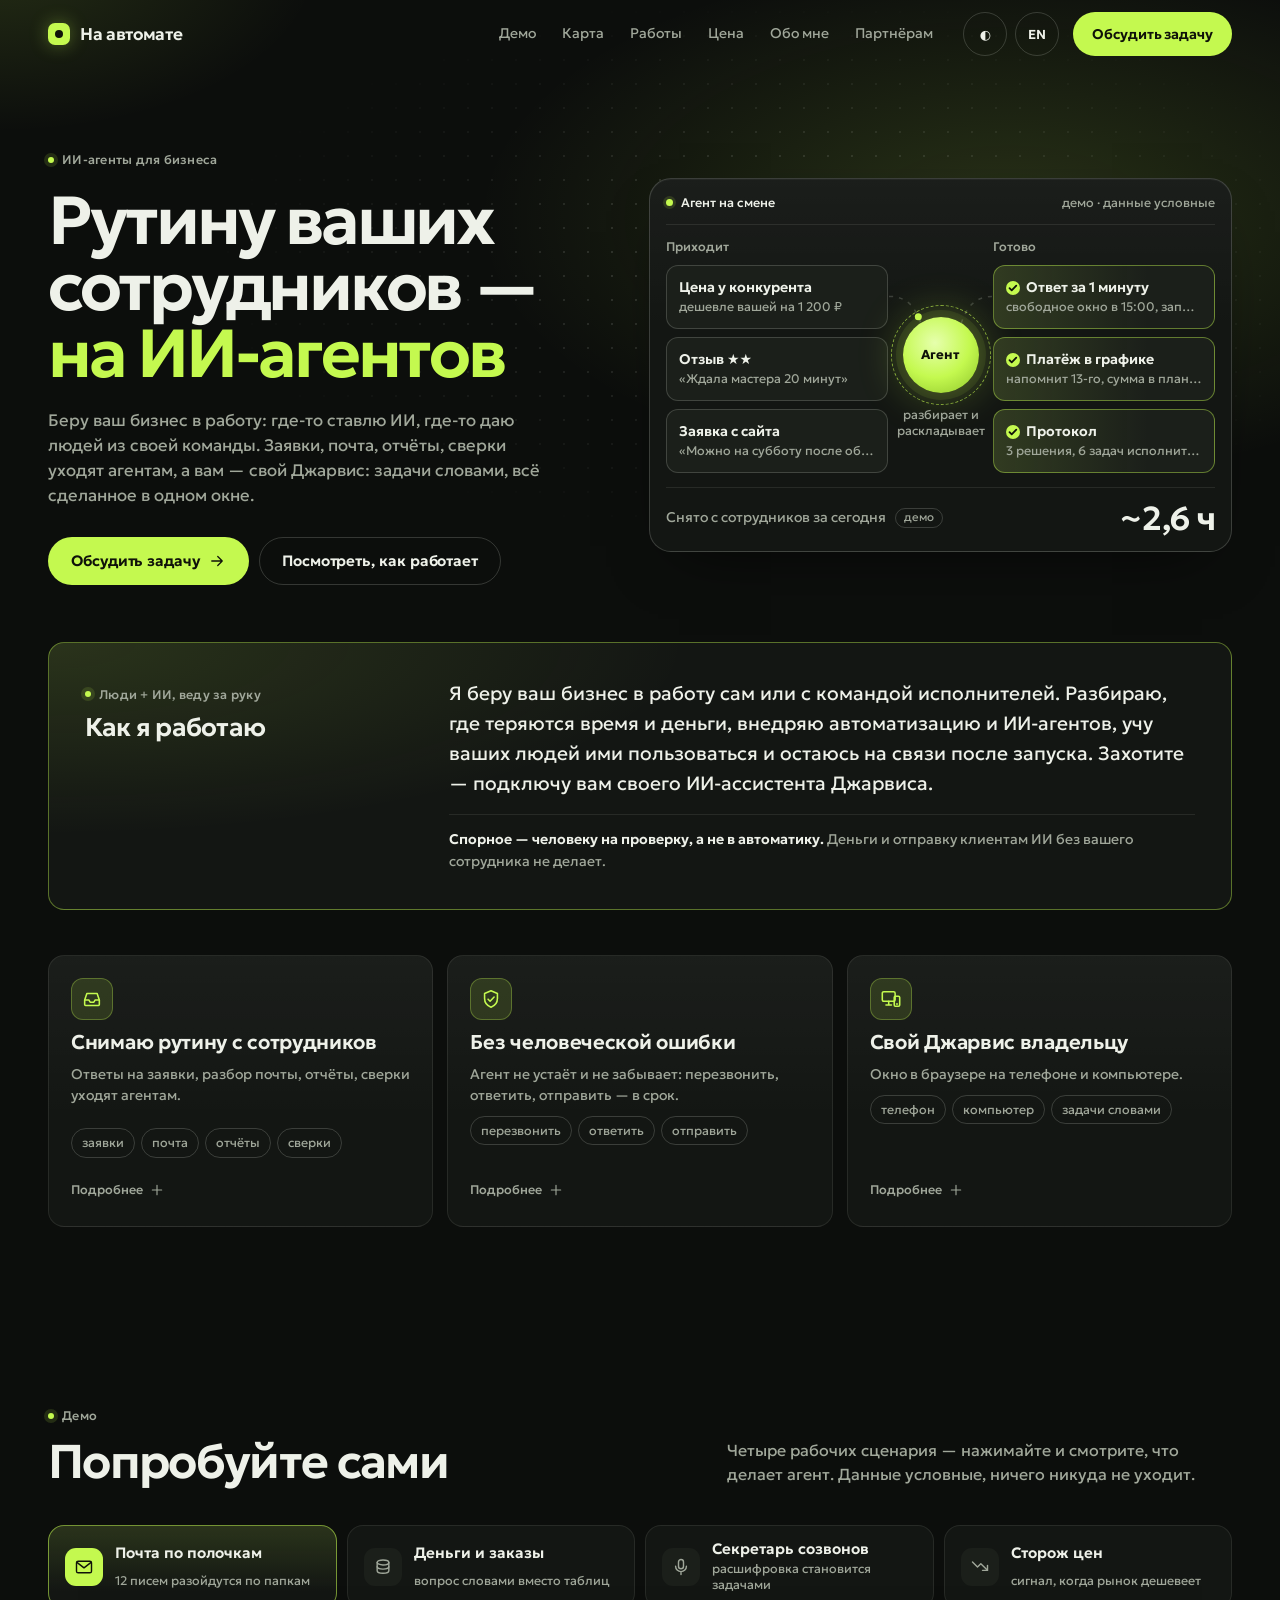
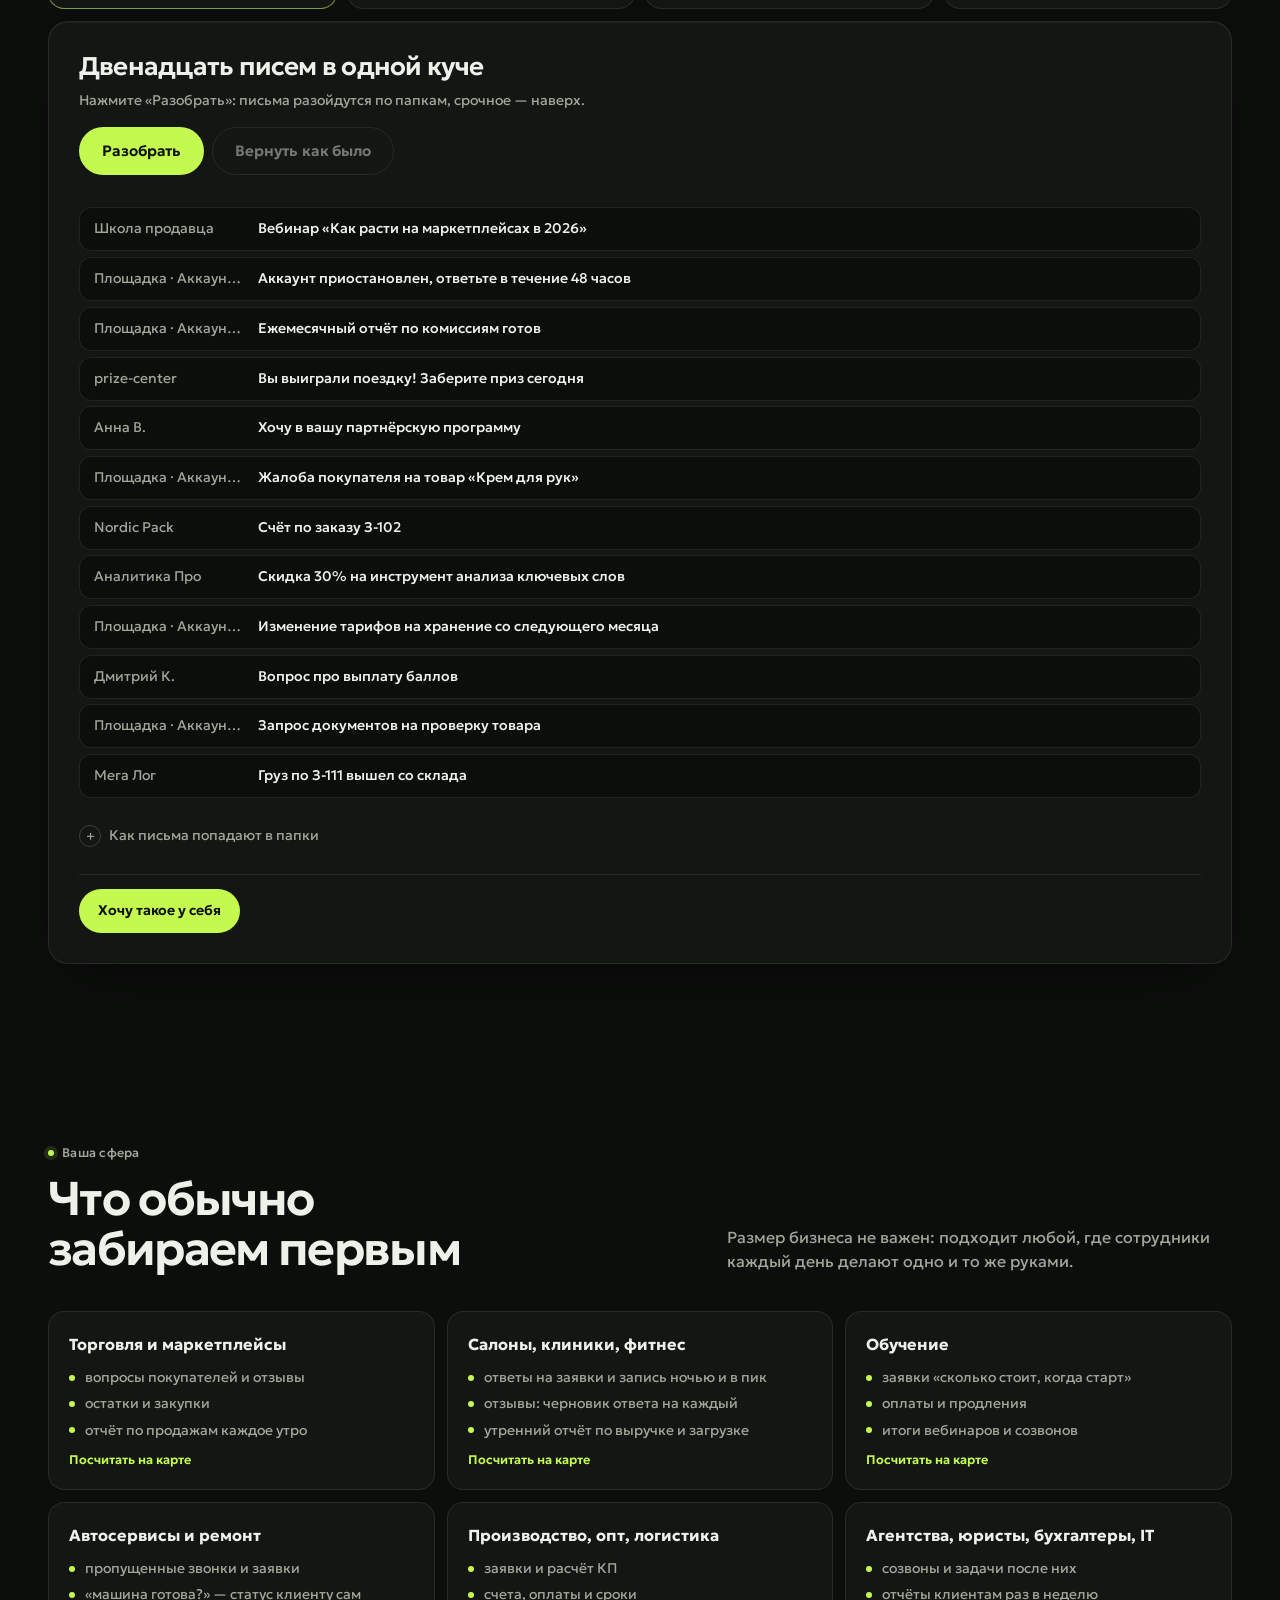
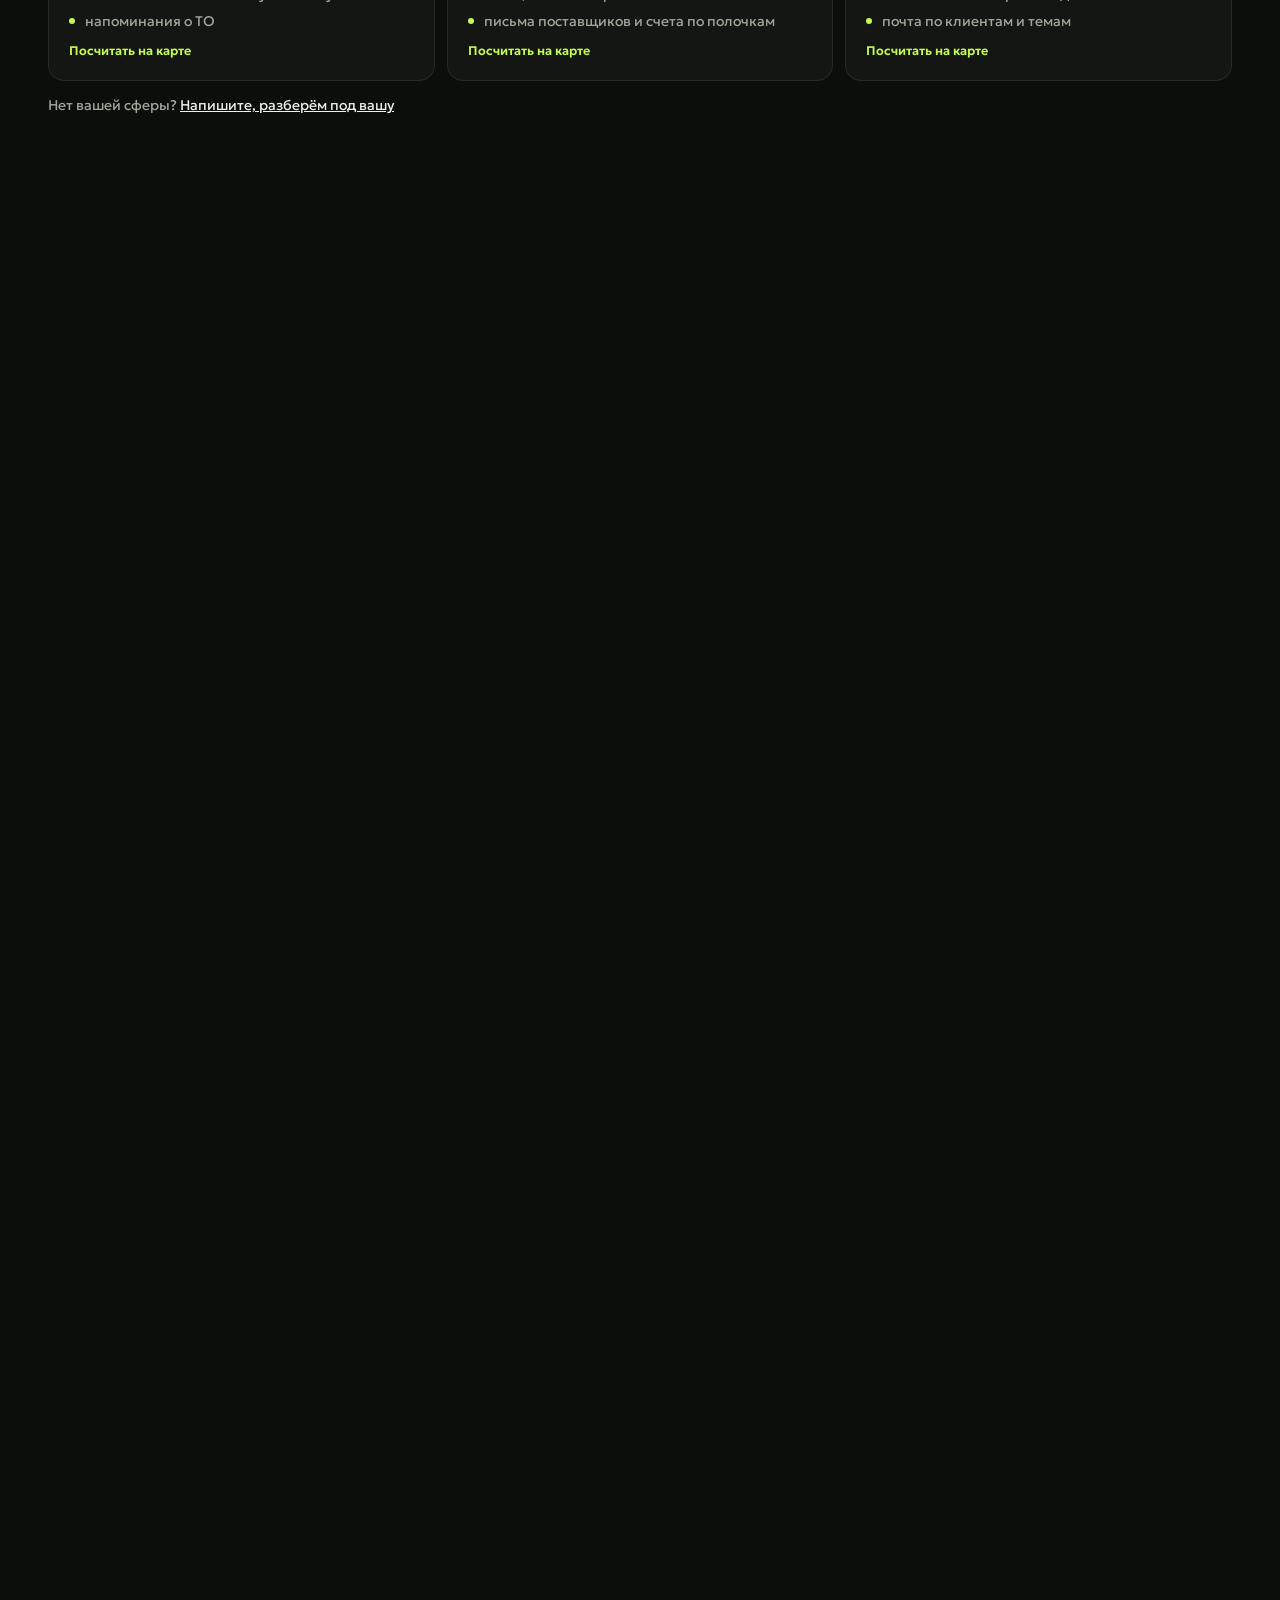
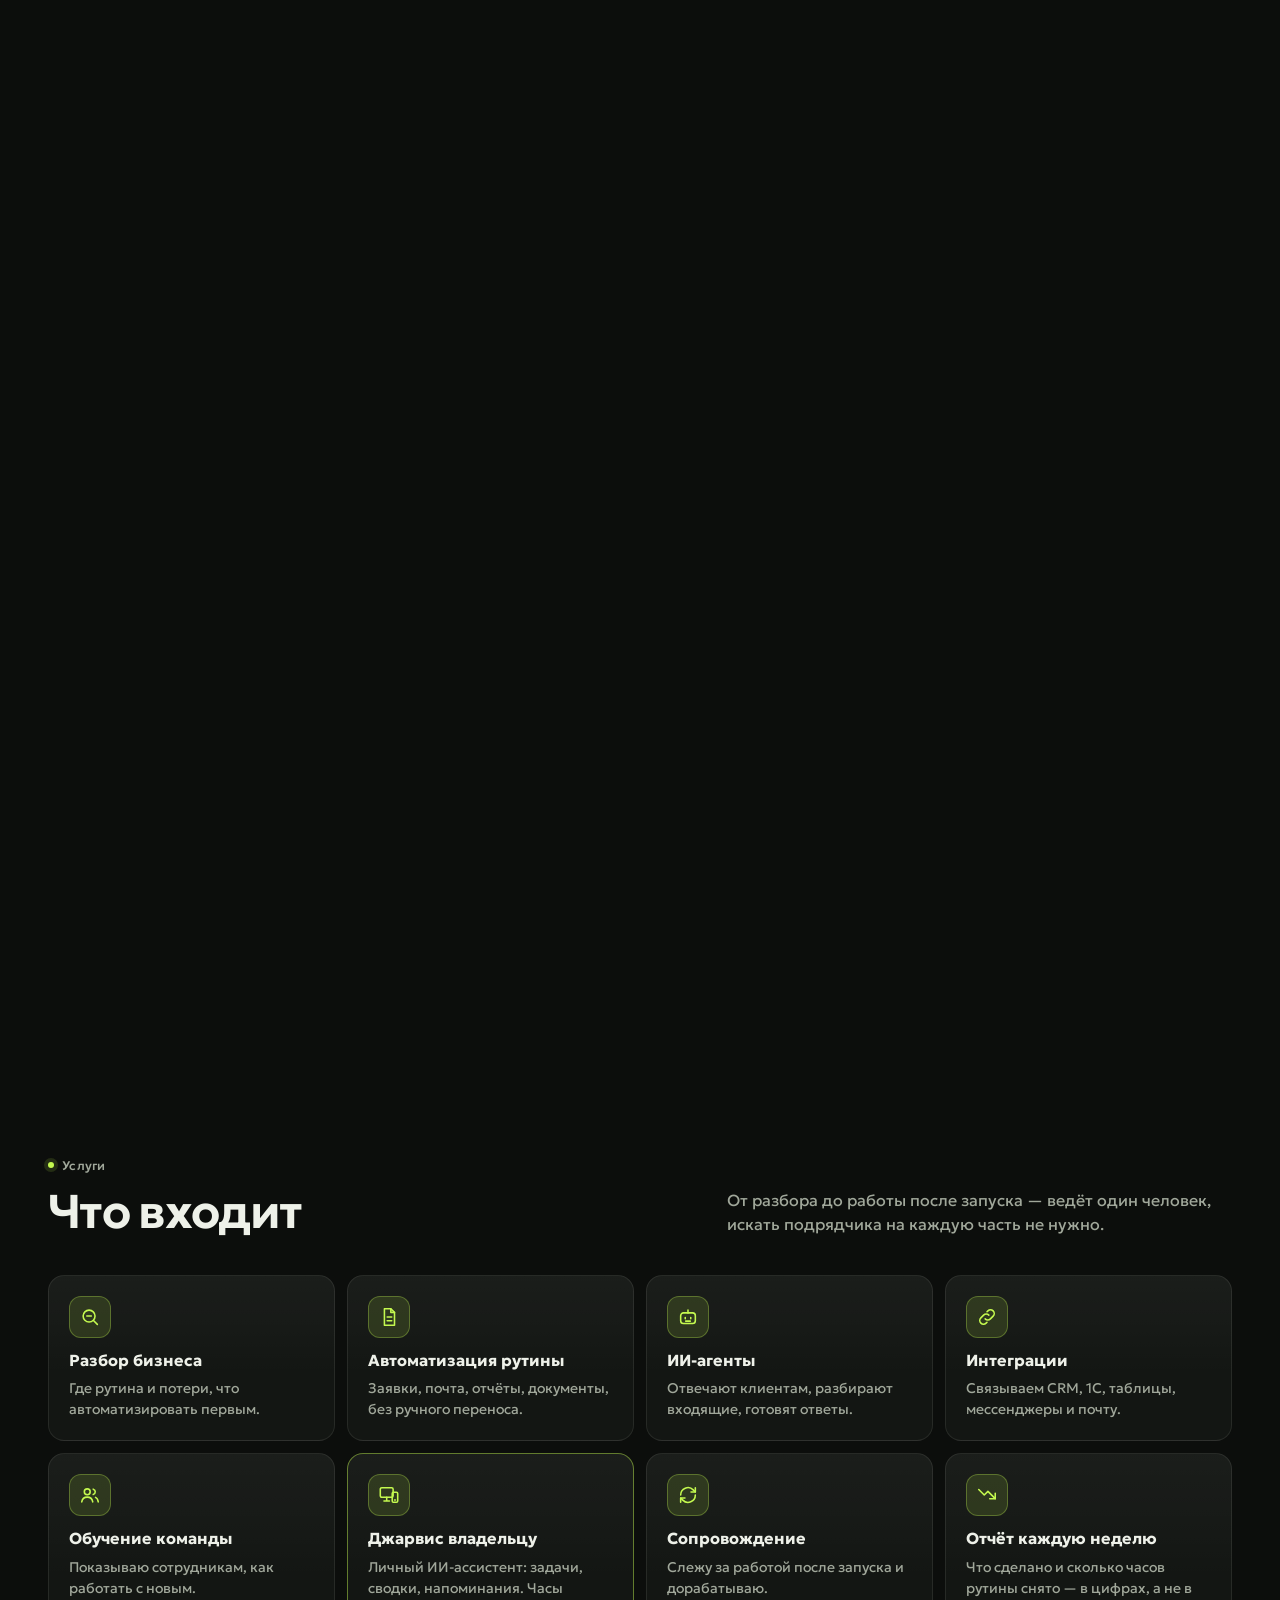
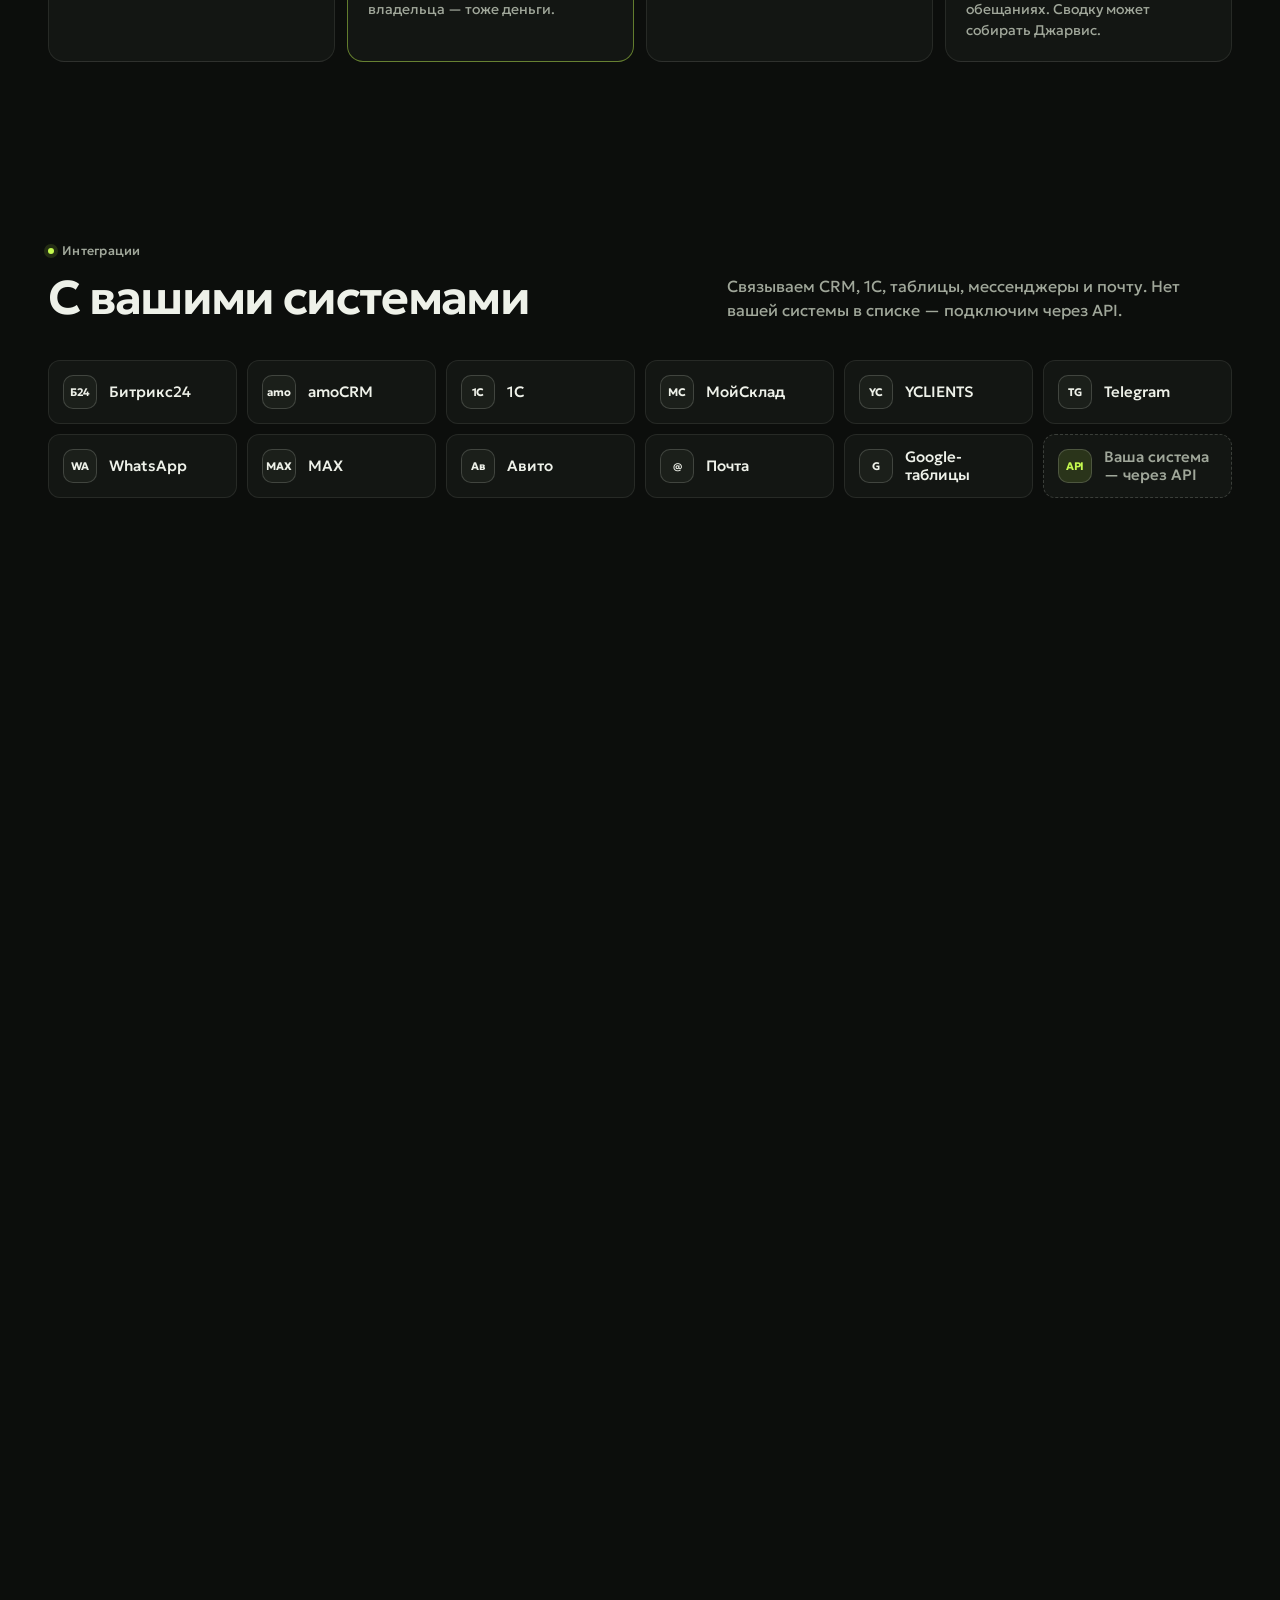
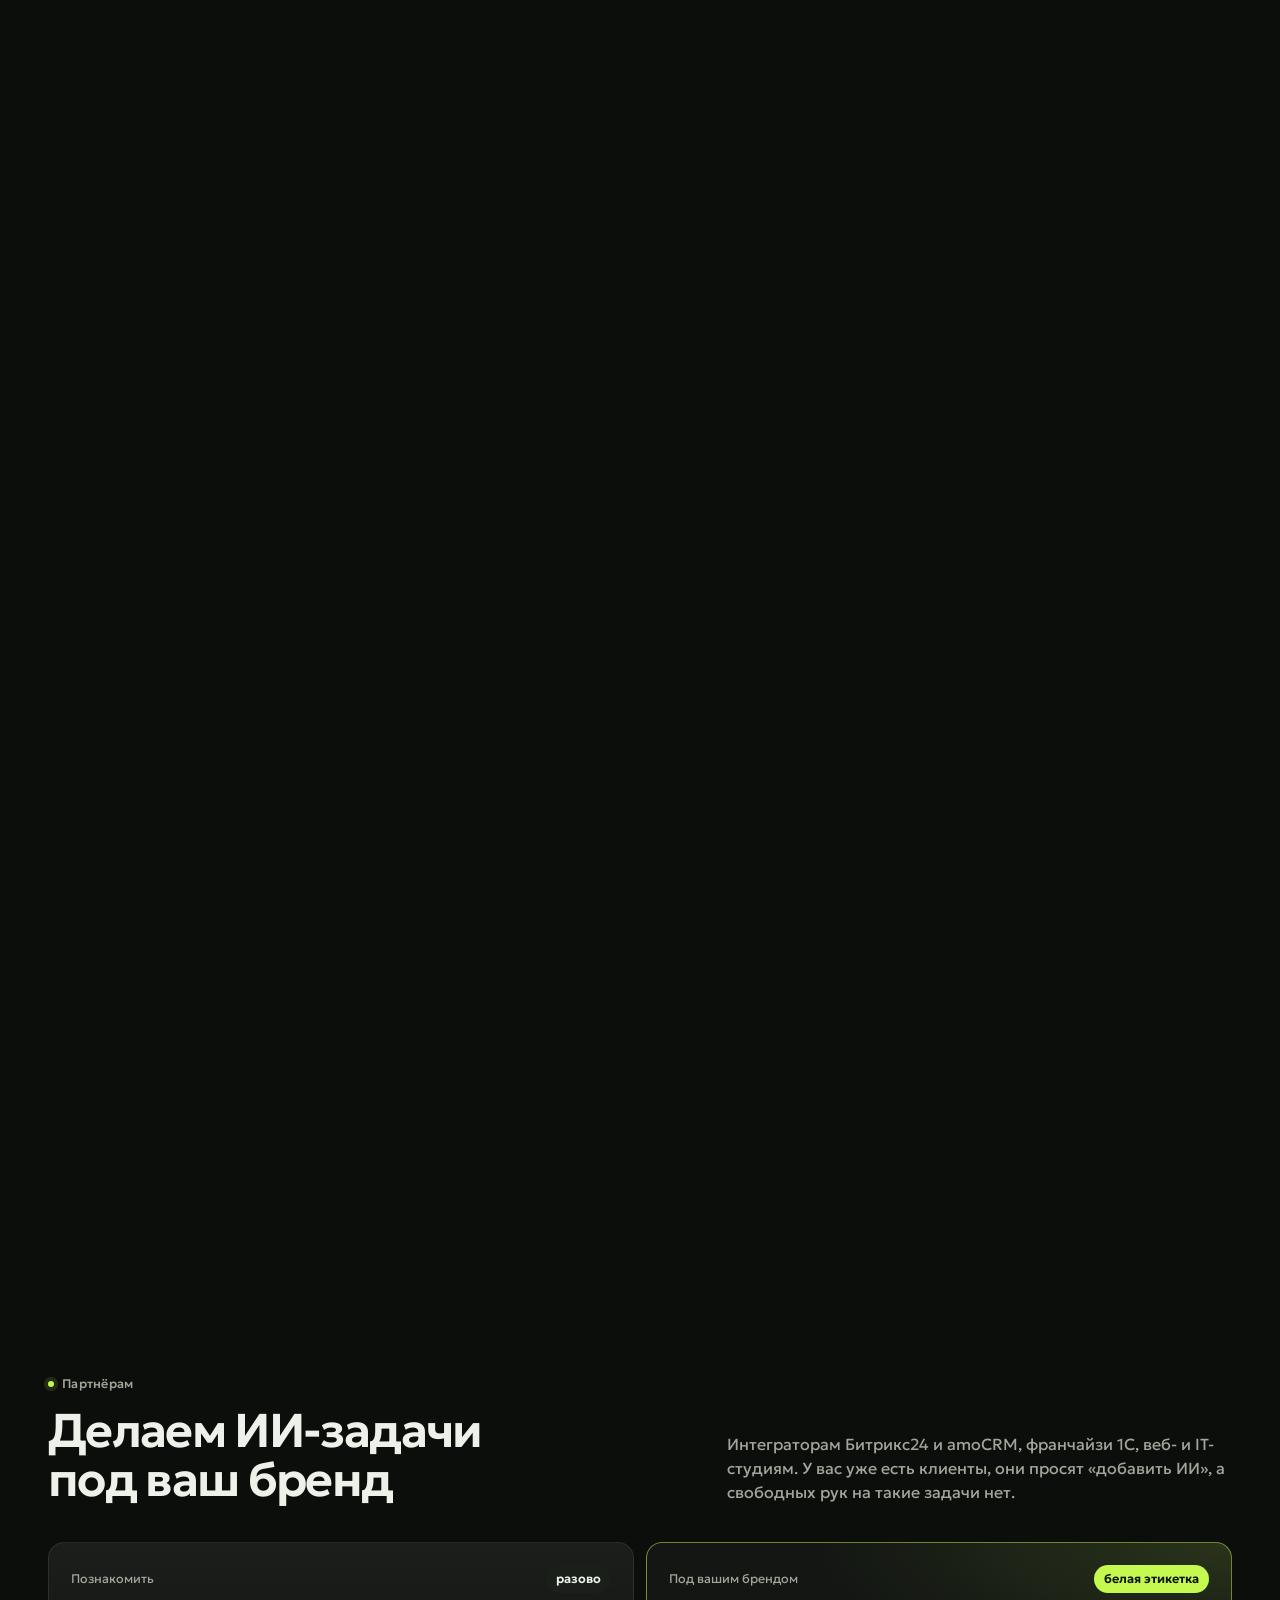
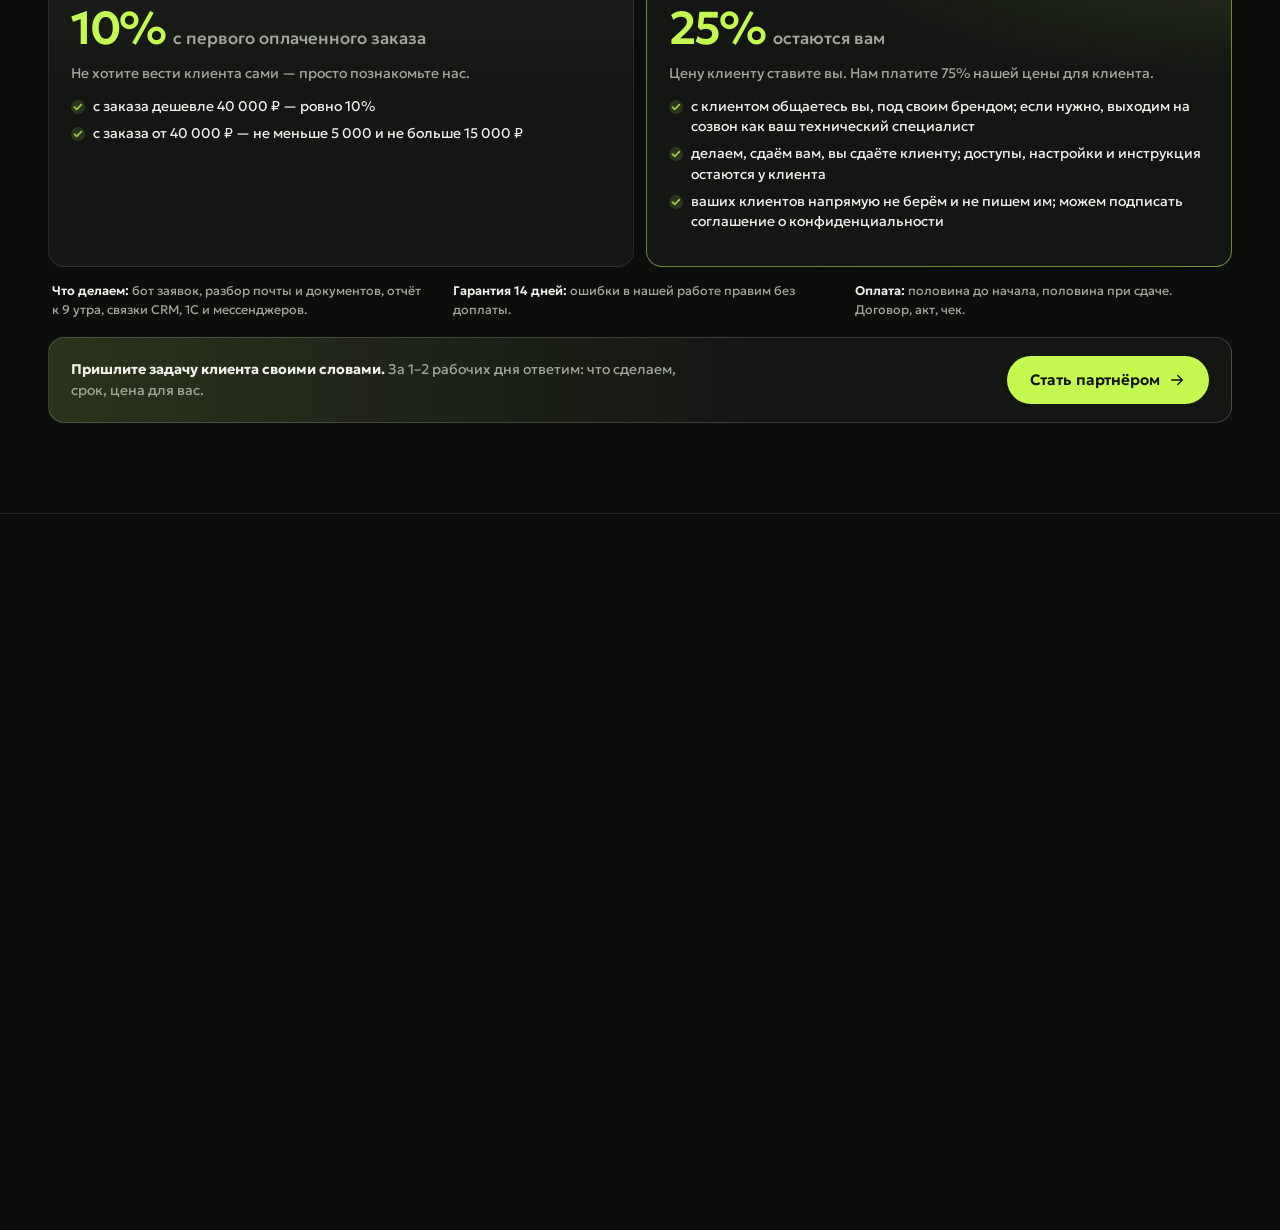
==== index.html @ 25693be1 "люди + ИИ, команда, сферы, итог в рублях, было → стало Co-Authored-By: Claude Opus 5.5 <noreply@anth" ====
<!doctype html>
<html lang="ru" class="still">
<head>
<meta charset="utf-8">
<meta name="viewport" content="width=device-width, initial-scale=1">
<meta name="color-scheme" content="dark light">
<meta name="theme-color" content="#0c0e0c">
<meta name="description" content="Снимаю с сотрудников ручную работу: заявки, почта, отчёты, сверки. Без человеческой ошибки, а владельцу — свой Джарвис. Разбор бесплатный.">
<meta property="og:type" content="website">
<meta property="og:site_name" content="На автомате">
<meta property="og:url" content="https://xndrexe.github.io/naavtomate/">
<meta property="og:locale" content="ru_RU">
<meta property="og:title" content="На автомате — рутину ваших сотрудников на ИИ-агентов">
<meta property="og:description" content="Снимаю с сотрудников ручную работу: заявки, почта, отчёты, сверки. Без человеческой ошибки, а владельцу — свой Джарвис. Разбор бесплатный.">
<meta property="og:image" content="https://xndrexe.github.io/naavtomate/og.png">
<meta property="og:image:width" content="1200">
<meta property="og:image:height" content="630">
<meta property="og:image:alt" content="На автомате: рутину ваших сотрудников — на ИИ-агентов">
<meta name="twitter:card" content="summary_large_image">
<script type="application/ld+json">
{"@context":"https://schema.org","@type":"ProfessionalService","name":"На автомате","alternateName":"Na Avtomate",
"description":"Снимаю с сотрудников ручную работу ИИ-агентами: заявки, почта, отчёты, сверки, протоколы созвонов, сторож цен. Владельцу — свой Джарвис: задачи словами, всё сделанное в одном окне. EN: AI agents take routine work off your staff — leads, email, reports, reconciliations.",
"areaServed":["RU","Worldwide"],"availableLanguage":["ru","en"],
"url":"https://t.me/naavtomate_ai_bot?start=site","sameAs":["https://github.com/xndrexe"],
"hasOfferCatalog":{"@type":"OfferCatalog","name":"Как начать работу","itemListElement":[
{"@type":"Offer","itemOffered":{"@type":"Service","name":"Разбор","description":"Бесплатно: по сайту или описанию ручной работы сотрудников показываю, где теряются заявки и время и что отдать ИИ первым."},"price":"0","priceCurrency":"RUB"},
{"@type":"Offer","itemOffered":{"@type":"Service","name":"Заявки без потерь","description":"Обращения из мессенджеров, сайта и звонков в одну базу, напоминания менеджеру. Срок 1–2 недели. Сумма и срок фиксируются до старта."}},
{"@type":"Offer","itemOffered":{"@type":"Service","name":"Бизнес под контролем в 9 утра","description":"Каждое утро один отчёт: продажи, остатки и деньги из систем клиента. Срок 2–3 недели. Сумма и срок фиксируются до старта."}},
{"@type":"Offer","itemOffered":{"@type":"Service","name":"Джарвис владельца","description":"Команда ИИ-агентов под дела владельца и окно, где их видно: задачи словами, ход работы и готовое в одном месте, на телефоне и компьютере."}}]}}
</script>
<title data-en="Na Avtomate — AI agents take routine work off your team">На автомате — рутину ваших сотрудников на ИИ-агентов</title>
<script>(()=>{const r=document.documentElement;r.classList.add('js');try{if(localStorage.getItem('theme')==='light')r.dataset.theme='light'}catch(e){}})()</script>
<link rel="preload" href="fonts/Geologica-normal-cyrillic-4.woff2" as="font" type="font/woff2" crossorigin>
<style>
@font-face{font-family:'Geologica';font-style:normal;font-weight:300 800;font-display:swap;src:url(fonts/Geologica-normal-cyrillic-4.woff2) format('woff2');unicode-range:U+0301,U+0400-045F,U+0490-0491,U+04B0-04B1,U+2116}
@font-face{font-family:'Geologica';font-style:normal;font-weight:300 800;font-display:swap;src:url(fonts/Geologica-normal-latin-5.woff2) format('woff2');unicode-range:U+0000-00FF,U+0131,U+0152-0153,U+02BB-02BC,U+02C6,U+02DA,U+02DC,U+0304,U+0308,U+0329,U+2000-206F,U+20AC,U+2122,U+2191,U+2193,U+2212,U+2215,U+FEFF,U+FFFD}
/* Дизайн-система 25.11: тёмная по умолчанию, светлая — по переключателю (data-theme=light).
   Один акцент «вольт» — главные действия, агент, итоги. Шрифт один — Geologica.
   Размеры: 12.5 / 14 / 16 / 20 / 28 / заголовки секций / первый экран. Скругления: 16 карточки, 12 мелкие, 999 «таблетки». */
:root{
  --volt:#c4f94f; --volt-ink:#0f1209; --graph:#171716;
  --bg:#0c0e0c; --bg2:#131613; --bg3:#1b1f1a; --ink:#eef1e9; --muted:#a0a79a; --dim:#7c8277;
  --line:rgba(238,241,233,.09); --line2:rgba(238,241,233,.18);
  --accent:#c4f94f; --own:#c4f94f; --mk:#eef1e9; --bad:#ff7a5c; --ok:#8fd16a; --hi:rgba(196,249,79,.13);
  --glow:rgba(196,249,79,.15); --sheen:rgba(255,255,255,.035);
  --shadow:0 1px 0 rgba(255,255,255,.04) inset,0 24px 60px -30px rgba(0,0,0,.7);
  --xs:12.5px; --s:14px; --b:16px; --m:20px; --l:clamp(22px,2vw,28px); --xl:clamp(30px,3.7vw,50px);
  --hero:clamp(34px,5.3vw,76px);
  --r:16px; --r2:12px; --pad:clamp(16px,4vw,48px); --gap:clamp(56px,7vw,104px);
  --font:'Geologica',system-ui,-apple-system,'Segoe UI',Roboto,Arial,sans-serif;
  --ease:cubic-bezier(.2,.8,.2,1);
  color-scheme:dark;
}
:root[data-theme=light]{
  color-scheme:light;
  --bg:#f3f4f0; --bg2:#ffffff; --bg3:#eceee7; --ink:#121410; --muted:#545a50; --dim:#73796e;
  --line:rgba(18,20,16,.1); --line2:rgba(18,20,16,.2);
  --accent:#3d6b00; --own:#4d7a00; --mk:#121410; --bad:#c2321f; --ok:#2f7d3a; --hi:rgba(196,249,79,.42);
  --glow:rgba(150,210,30,.2); --sheen:rgba(255,255,255,.7);
  --shadow:0 1px 2px rgba(18,20,16,.05),0 18px 44px -26px rgba(18,20,16,.28);
}
*{box-sizing:border-box}
html{scroll-behavior:smooth;-webkit-text-size-adjust:100%;scroll-padding-top:76px}
body{margin:0;background:var(--bg);color:var(--ink);font:400 var(--b)/1.55 var(--font);overflow-x:hidden;-webkit-font-smoothing:antialiased;text-rendering:optimizeLegibility}
h1,h2,h3,h4,h5,p,ul,ol,dl,dd,figure{margin:0}
ul,ol{padding:0;list-style:none}
h2{font-size:var(--xl);line-height:1.04;font-weight:600;letter-spacing:-.035em;text-wrap:balance}
h3{font-size:var(--m);line-height:1.2;font-weight:600;letter-spacing:-.015em}
a{color:inherit}
img,video{display:block;max-width:100%}
svg.i{width:20px;height:20px;flex:0 0 auto;fill:none;stroke:currentColor;stroke-width:1.7;stroke-linecap:round;stroke-linejoin:round}
.wrap{width:min(1240px,100% - 2*var(--pad));margin-inline:auto}
section{padding:var(--gap) 0;position:relative}
/* Размеры до первого появления секции, чтобы якоря и прокрутка сохраняли место. */
#map,#cases,#price,#who,.final{content-visibility:auto;contain-intrinsic-block-size:auto 620px}
@media(max-width:620px){#map,#cases,#price,#who,.final{contain-intrinsic-block-size:auto 860px}}
.sub{color:var(--muted);font-size:var(--b);line-height:1.5;max-width:52ch}
.note{color:var(--muted);font-size:var(--xs);line-height:1.5}
.kick{display:inline-flex;align-items:center;gap:8px;font-size:var(--xs);font-weight:500;color:var(--muted);letter-spacing:.02em}
.kick::before{content:'';width:6px;height:6px;border-radius:50%;background:var(--volt);box-shadow:0 0 0 4px var(--hi)}
.sec-head{display:grid;grid-template-columns:minmax(0,1fr) minmax(0,.8fr);gap:14px 48px;align-items:end;margin-bottom:clamp(24px,3vw,40px)}
.sec-head .kick{grid-column:1/-1;margin-bottom:-2px}
.sec-head h2{max-width:20ch}
.sec-head .sub{justify-self:end}
@media (max-width:860px){.sec-head{grid-template-columns:1fr}.sec-head .sub{justify-self:start}}
:focus-visible{outline:2px solid var(--volt);outline-offset:2px;border-radius:6px}
.sr{position:absolute;width:1px;height:1px;overflow:hidden;clip:rect(0 0 0 0);white-space:nowrap}

/* ---------- Кнопки ---------- */
.btn{display:inline-flex;align-items:center;justify-content:center;gap:8px;min-height:48px;padding:0 22px;border-radius:999px;border:1px solid var(--line2);background:transparent;color:var(--ink);font:600 15px/1.2 var(--font);letter-spacing:-.005em;text-decoration:none;cursor:pointer;white-space:nowrap;transition:background .2s,border-color .2s,transform .2s var(--ease),filter .2s}
.btn:hover{border-color:var(--ink);background:var(--sheen)}
.btn:active{transform:scale(.98)}
.btn:disabled{opacity:.45;cursor:default;transform:none}
.btn.primary{background:var(--volt);color:var(--volt-ink);border-color:transparent}
.btn.primary:hover{filter:brightness(1.07);transform:translateY(-1px)}
.btn.small{min-height:44px;padding:0 18px;font-size:14px}
.btn svg.i{width:18px;height:18px;transition:transform .2s var(--ease)}
.btn:hover svg.i{transform:translateX(3px)}
.link{color:var(--ink);font-weight:500;text-decoration:underline;text-decoration-color:var(--line2);text-underline-offset:4px;display:inline-flex;align-items:center;min-height:44px}
.link:hover{text-decoration-color:var(--ink)}
.ibtn{width:44px;height:44px;display:grid;place-items:center;flex:0 0 auto;border-radius:999px;border:1px solid var(--line2);background:transparent;color:var(--ink);font:600 13px var(--font);cursor:pointer;transition:border-color .2s,background .2s}
.ibtn:hover{border-color:var(--ink);background:var(--sheen)}

/* ---------- Шапка ---------- */
.hdr{position:fixed;inset:0 0 auto;z-index:20;border-bottom:1px solid transparent;transition:background .25s,border-color .25s}
.hdr.solid{background:color-mix(in srgb,var(--bg) 78%,transparent);backdrop-filter:blur(14px) saturate(1.3);-webkit-backdrop-filter:blur(14px) saturate(1.3);border-bottom-color:var(--line)}
.hdr .wrap{display:flex;align-items:center;gap:8px;height:68px}
.brand{display:inline-flex;align-items:center;gap:10px;font-weight:600;font-size:17px;letter-spacing:-.02em;text-decoration:none;margin-right:auto;min-height:44px}
.brand i{width:22px;height:22px;border-radius:7px;background:var(--volt);display:grid;place-items:center;box-shadow:0 0 18px rgba(196,249,79,.35)}
.brand i::after{content:'';width:8px;height:8px;border-radius:50%;background:var(--volt-ink)}
.menu{display:flex;gap:2px;margin-right:10px}
.menu a{font-size:14px;color:var(--muted);text-decoration:none;padding:0 12px;min-height:44px;display:inline-flex;align-items:center;border-radius:999px;transition:color .2s,background .2s}
.menu a:hover{color:var(--ink);background:var(--sheen)}
.hcta{margin-left:6px}
.burger{display:none}
.mnav{display:none}
@media (max-width:960px){
  .menu,.hdr .tl,.hcta{display:none}
  .burger{display:grid}
  .mnav{position:fixed;inset:68px 0 auto;z-index:19;background:var(--bg);border-bottom:1px solid var(--line);padding:8px var(--pad) 20px;display:grid;gap:2px;transform:translateY(-8px);opacity:0;visibility:hidden;transition:opacity .2s,transform .2s,visibility .2s}
  .mnav.open{transform:none;opacity:1;visibility:visible}
  .mnav>a{font-size:var(--m);font-weight:500;text-decoration:none;min-height:52px;display:flex;align-items:center;border-bottom:1px solid var(--line)}
  .mnav .row{display:flex;gap:8px;align-items:center;margin-top:14px}
  .mnav .row .btn{flex:1}
}

/* ---------- Первый экран ---------- */
.hero{padding:calc(68px + clamp(36px,6vw,84px)) 0 clamp(36px,4.5vw,64px);overflow:hidden;isolation:isolate}
.hero::before{content:'';position:absolute;inset:-10% -10% 0;z-index:-2;background:radial-gradient(48% 52% at 74% 40%,var(--glow),transparent 72%),radial-gradient(30% 34% at 8% 4%,var(--hi),transparent 70%)}
.hero::after{content:'';position:absolute;inset:0;z-index:-1;background-image:radial-gradient(var(--line2) 1px,transparent 1.3px);background-size:24px 24px;-webkit-mask-image:radial-gradient(ellipse 62% 58% at 62% 42%,#000 20%,transparent 75%);mask-image:radial-gradient(ellipse 62% 58% at 62% 42%,#000 20%,transparent 75%);opacity:.75}
.hero-in{display:grid;grid-template-columns:minmax(0,1fr) minmax(0,1.06fr);gap:clamp(28px,4vw,64px);align-items:center}
.hero h1{font-size:var(--hero);line-height:.98;letter-spacing:-.048em;font-weight:600;margin-top:18px;text-wrap:balance}
.hero h1 .hl{color:var(--accent)}
.lead{font-size:clamp(16px,1.3vw,19px);line-height:1.5;color:var(--muted);max-width:46ch;margin-top:22px}
.lead b{color:var(--ink);font-weight:500}
.hero .cta{display:flex;flex-wrap:wrap;gap:10px;margin-top:28px}
.en-only{display:none;margin-top:14px;font-size:var(--xs);color:var(--muted)}
:root[lang=en] .en-only{display:block}

/* живая сцена: приходит → агент → готово */
.scene{position:relative;border:1px solid var(--line2);border-radius:22px;background:linear-gradient(180deg,var(--sheen),transparent 40%),var(--bg2);box-shadow:var(--shadow);padding:14px 16px 16px;display:grid;grid-template-columns:minmax(0,1fr) 104px minmax(0,1fr);grid-template-rows:auto auto auto;gap:12px 0}
.sc-top{grid-column:1/-1;display:flex;flex-wrap:wrap;justify-content:space-between;gap:4px 12px;align-items:center;font-size:var(--xs);color:var(--muted);padding-bottom:12px;border-bottom:1px solid var(--line)}
.sc-top>*{white-space:nowrap}
.sc-top b{display:inline-flex;align-items:center;gap:8px;color:var(--ink);font-weight:500}
.sc-top b::before{content:'';width:7px;height:7px;border-radius:50%;background:var(--volt);box-shadow:0 0 0 3px var(--hi);animation:blink 2.4s ease-in-out infinite}
@keyframes blink{50%{opacity:.35}}
.sc-col{display:grid;gap:8px;align-content:start;min-width:0}
.sc-h{font-size:var(--xs);color:var(--muted);font-weight:500}
.sc-list{display:grid;gap:8px;align-content:start;height:calc(3*64px + 2*8px);overflow:hidden;position:relative}
.sc-card{height:64px;border:1px solid var(--line2);border-radius:var(--r2);background:var(--bg3);padding:10px 12px;display:grid;align-content:center;gap:2px;min-width:0;will-change:transform}
.sc-card b{font-size:var(--s);font-weight:600;line-height:1.25;overflow:hidden;text-overflow:ellipsis;white-space:nowrap}
.sc-card span{font-size:var(--xs);color:var(--muted);line-height:1.3;overflow:hidden;text-overflow:ellipsis;white-space:nowrap}
.out .sc-card{border-color:color-mix(in srgb,var(--volt) 42%,transparent);background:linear-gradient(90deg,var(--hi),transparent 70%),var(--bg3)}
.out .sc-card b{display:flex;align-items:center;gap:6px}
.out .sc-card b::before{content:'';flex:0 0 auto;width:14px;height:14px;border-radius:50%;background:var(--volt) url("data:image/svg+xml,%3Csvg xmlns='http://www.w3.org/2000/svg' viewBox='0 0 14 14'%3E%3Cpath d='M3.5 7.2l2.2 2.2 4.6-4.8' fill='none' stroke='%230f1209' stroke-width='1.8' stroke-linecap='round' stroke-linejoin='round'/%3E%3C/svg%3E") center/14px no-repeat}
.sc-col.in{grid-column:1;grid-row:2}.sc-col.out{grid-column:3;grid-row:2}
.sc-core{position:relative;display:grid;place-items:center;grid-row:2;grid-column:2}
.sc-core svg.wire{position:absolute;inset:0;width:100%;height:100%;overflow:visible}
.wire path{fill:none;stroke:var(--line2);stroke-width:1.5;stroke-dasharray:4 6}
:root:not(.still) .wire path{animation:dash 1.2s linear infinite}
.still .sc-top b::before,.still .agent::before{animation-play-state:paused}
@keyframes dash{to{stroke-dashoffset:-20}}
.agent{position:relative;width:76px;height:76px;border-radius:50%;display:grid;place-items:center;text-align:center;background:radial-gradient(circle at 42% 34%,#e6ffad,var(--volt) 52%,#8cc229);color:var(--volt-ink);font-size:13px;font-weight:700;line-height:1.1;box-shadow:0 0 0 7px rgba(196,249,79,.08),0 0 44px rgba(196,249,79,.38);transition:transform .3s var(--ease)}
.agent::before{content:'';position:absolute;inset:-12px;border-radius:50%;border:1px dashed color-mix(in srgb,var(--volt) 60%,transparent);animation:spin 14s linear infinite}
.agent.busy{transform:scale(1.08)}
@keyframes spin{to{transform:rotate(1turn)}}
.sc-step{position:absolute;left:50%;top:calc(50% + 52px);transform:translateX(-50%);width:120px;text-align:center;font-size:var(--xs);color:var(--muted);line-height:1.3;min-height:2.6em}
.sc-meter{grid-column:1/-1;display:flex;align-items:center;justify-content:space-between;gap:12px;border-top:1px solid var(--line);padding-top:14px;margin-top:2px}
.sc-meter span{font-size:var(--s);color:var(--muted);line-height:1.35}
.sc-meter span small{display:inline-block;margin-left:6px;padding:1px 8px;border-radius:999px;border:1px solid var(--line2);font-size:11.5px;vertical-align:1px}
.sc-meter b{font-size:clamp(28px,2.6vw,38px);font-weight:600;letter-spacing:-.035em;line-height:1;font-variant-numeric:tabular-nums;white-space:nowrap}
.sc-meter b i{font-style:normal;color:var(--accent)}
@media (max-width:1060px){.hero-in{grid-template-columns:1fr}.scene{max-width:640px}}
@media (max-width:620px){
  .scene{grid-template-columns:1fr;padding:12px 12px 14px;border-radius:18px}
  .sc-list{height:calc(2*60px + 8px)}
  .sc-card{height:60px}
  .sc-col.in,.sc-col.out{grid-column:auto;grid-row:auto}
  .sc-core{grid-row:auto;grid-column:auto;height:76px;grid-template-columns:auto 1fr;justify-content:start;gap:14px;place-items:center start;padding-left:4px}
  .sc-core svg.wire{display:none}
  .agent{width:56px;height:56px;font-size:11.5px}
  .agent::before{inset:-8px}
  .sc-step{position:static;transform:none;width:auto;text-align:left;min-height:0}
  .sc-meter{flex-wrap:wrap}
}

/* ---------- Три карточки «что вы получаете» ---------- */
.gets{padding:0 0 var(--gap)}
.gets-in{display:grid;grid-template-columns:repeat(3,minmax(0,1fr));gap:14px}
.get{position:relative;border:1px solid var(--line);border-radius:var(--r);background:linear-gradient(180deg,var(--sheen),transparent 60%),var(--bg2);padding:22px 22px 14px;display:grid;grid-template-rows:auto auto 1fr auto;gap:10px;overflow:hidden;transition:border-color .25s,transform .35s var(--ease)}
.get:hover,.get.open{border-color:var(--line2)}
.get .ic{width:42px;height:42px;border-radius:12px;display:grid;place-items:center;background:var(--hi);color:var(--accent);border:1px solid color-mix(in srgb,var(--volt) 30%,transparent)}
.get .ic svg.i{width:22px;height:22px}
.get h3{font-size:var(--m)}
.get .one{color:var(--muted);font-size:var(--s);line-height:1.5}
.swap{display:grid}
.swap>*{grid-area:1/1;transition:opacity .3s,transform .3s var(--ease),visibility .3s}
.tags{display:flex;flex-wrap:wrap;gap:6px;align-content:start}
.tags li{font-size:var(--xs);padding:4px 10px;border-radius:999px;border:1px solid var(--line2);color:var(--muted)}
.get .more{font-size:var(--s);line-height:1.5;opacity:0;visibility:hidden;transform:translateY(8px)}
.get.open .more{opacity:1;visibility:visible;transform:none}
.get.open .tags{opacity:0;visibility:hidden;transform:translateY(-8px);pointer-events:none}
@media (hover:hover){.get:hover .more{opacity:1;visibility:visible;transform:none}.get:hover .tags{opacity:0;visibility:hidden;transform:translateY(-8px)}}
.get-t{justify-self:start;display:inline-flex;align-items:center;gap:6px;min-height:44px;padding:0;border:0;background:none;color:var(--muted);font:500 var(--xs) var(--font);cursor:pointer}
.get-t:hover{color:var(--ink)}
.get-t svg.i{width:16px;height:16px;transition:transform .25s}
.get.open .get-t svg.i{transform:rotate(45deg)}
@media (max-width:860px){.gets-in{grid-template-columns:1fr}.get{padding:18px 18px 8px}.get .swap>*{transition:none}}
/* подсветка за курсором и лёгкий наклон (JS ставит --mx/--my и transform) */
.glowy{--mx:50%;--my:0%}
.glowy::after{content:'';position:absolute;inset:0;border-radius:inherit;pointer-events:none;background:radial-gradient(380px circle at var(--mx) var(--my),var(--hi),transparent 46%);opacity:0;transition:opacity .3s}
@media (hover:hover){.glowy:hover::after{opacity:1}}

/* ---------- Демо: вкладки-игрушки ---------- */
.tabs{display:grid;grid-template-columns:repeat(4,minmax(0,1fr));gap:10px;margin-bottom:12px}
.tab{all:unset;box-sizing:border-box;position:relative;cursor:pointer;display:grid;grid-template-columns:auto minmax(0,1fr);gap:2px 12px;align-items:center;padding:14px 16px;border-radius:var(--r);border:1px solid var(--line);background:var(--bg2);transition:border-color .2s,background .2s,transform .3s var(--ease)}
.tab .ic{grid-row:span 2;width:38px;height:38px;border-radius:11px;display:grid;place-items:center;background:var(--bg3);color:var(--muted);transition:background .2s,color .2s}
.tab b{font-weight:600;font-size:15px;line-height:1.25}
.tab span.d{font-size:var(--xs);color:var(--muted);line-height:1.35}
.tab:hover{border-color:var(--line2)}
.tab[aria-selected=true]{border-color:color-mix(in srgb,var(--volt) 55%,transparent);background:linear-gradient(180deg,var(--hi),transparent 80%),var(--bg2)}
.tab[aria-selected=true] .ic{background:var(--volt);color:var(--volt-ink)}
.tab:focus-visible{outline:2px solid var(--volt);outline-offset:2px}
.win{border-radius:20px;background:var(--bg2);border:1px solid var(--line);box-shadow:var(--shadow);overflow:hidden;min-width:0}
.demo{padding:clamp(18px,2.4vw,30px);display:grid;gap:16px;grid-template-columns:minmax(0,1fr)}
.demo[hidden]{display:none}
.demo>h3{font-size:var(--l);letter-spacing:-.03em;line-height:1.1}
.demo>.sub{font-size:var(--s);max-width:64ch;margin-top:-6px}
.democta{display:flex;flex-wrap:wrap;gap:12px;align-items:center;padding-top:14px;border-top:1px solid var(--line)}
details.more summary{cursor:pointer;color:var(--muted);font-size:var(--s);min-height:44px;display:flex;align-items:center;gap:8px;list-style:none}
details.more summary::-webkit-details-marker{display:none}
details.more summary::before{content:'+';width:20px;height:20px;border-radius:50%;border:1px solid var(--line2);display:grid;place-items:center;font-size:14px;line-height:1}
details.more[open] summary::before{content:'–'}
details.more p{font-size:var(--s);color:var(--muted);max-width:70ch}
@media (max-width:900px){
  .tabs{display:flex;overflow-x:auto;scroll-snap-type:x mandatory;gap:8px;margin-inline:calc(-1*var(--pad));padding:2px var(--pad) 4px;scrollbar-width:none}
  .tabs::-webkit-scrollbar{display:none}
  .tab{flex:0 0 auto;scroll-snap-align:start;padding:6px 16px 6px 6px;border-radius:999px;min-height:48px;grid-template-columns:auto auto}
  .tab .ic{width:34px;height:34px;border-radius:999px;grid-row:auto}
  .tab span.d{display:none}
  .tab b{font-size:var(--s);white-space:nowrap}
}
/* общие элементы демо */
.q{display:grid;gap:6px}
.q label{display:flex;justify-content:space-between;gap:12px;font-size:var(--s);line-height:1.35}
.q output{font-weight:700;white-space:nowrap}
input[type=range]{width:100%;accent-color:var(--volt);height:44px;margin:0}
:root[data-theme=light] input[type=range]{accent-color:var(--ink)}
.ask{display:flex;gap:8px}
.ask input{flex:1;min-width:0;min-height:50px;padding:0 18px;border-radius:999px;border:1px solid var(--line2);background:var(--bg);color:var(--ink);font:400 var(--b) var(--font)}
.ask input:focus{border-color:var(--volt);outline:none;box-shadow:0 0 0 4px var(--hi)}
.chips,.bar{display:flex;flex-wrap:wrap;gap:8px}
.chip,.fchip{min-height:44px;padding:0 14px;border-radius:999px;border:1px solid var(--line2);background:var(--bg);color:var(--ink);font:500 14px var(--font);cursor:pointer;text-decoration:none;display:inline-flex;align-items:center;transition:background .15s,border-color .15s,color .15s}
.chip:hover,.fchip:hover{border-color:var(--ink)}
.chip:active,.fchip:active{transform:scale(.98)}
.fchip.on{background:var(--ink);color:var(--bg);border-color:var(--ink)}
.fchip b{margin-left:4px}
.answer{border-left:3px solid var(--volt);padding:6px 0 6px 16px;font-size:var(--s);line-height:1.55;min-height:3em}
.answer .big{font-size:var(--m);letter-spacing:-.02em}
.typing{color:var(--muted)}
.tw{overflow:auto;border:1px solid var(--line);border-radius:var(--r2);background:var(--bg)}
.tw.tall{max-height:300px}
table{border-collapse:collapse;width:100%;font-size:14px}
th,td{text-align:left;padding:9px 12px;border-bottom:1px solid var(--line);white-space:nowrap}
th{position:sticky;top:0;background:var(--bg);color:var(--muted);font-weight:500;z-index:1}
td.num,th.num{text-align:right;font-variant-numeric:tabular-nums}
tr.hl td{background:var(--hi)}
tr.dim td{opacity:.4}
.st{display:inline-block;padding:2px 8px;border-radius:999px;font-size:var(--xs);line-height:1.3;white-space:nowrap;font-weight:600;border:1px solid var(--line2)}
.st.paid{color:var(--ok);border-color:currentColor}.st.late{color:var(--bad);border-color:currentColor}.st.wait{color:var(--muted)}
.mails{display:grid;gap:6px}
.mail{border:1px solid var(--line);border-radius:var(--r2);background:var(--bg);padding:10px 14px;cursor:pointer;will-change:transform}
.mail .row{display:grid;grid-template-columns:150px minmax(0,1fr);gap:4px 14px;font-size:14px;align-items:baseline}
.mail .from{color:var(--muted);overflow:hidden;text-overflow:ellipsis;white-space:nowrap}
.mail .subj{font-weight:500}
.mail .tag{grid-column:2;font-size:var(--xs);color:var(--muted)}
.mail .tag:empty{display:none}
.mail .body{display:none;font-size:14px;color:var(--muted);margin-top:6px}
.mail.open .body{display:block}
.mails.sorted .mail.urgent{border-color:var(--bad);border-left-width:4px}
.mh{font-size:var(--xs);font-weight:600;margin-top:10px;color:var(--muted)}
.mh.urgent{color:var(--bad)}
@media (max-width:560px){.mail .row{grid-template-columns:1fr}.mail .tag{grid-column:1}}
.call{display:grid;grid-template-columns:1fr 1fr;gap:12px}
.pane{border:1px solid var(--line);border-radius:var(--r2);background:var(--bg);padding:16px;display:grid;gap:8px;align-content:start;font-size:14px;line-height:1.5}
.pane h4{font-size:var(--xs);color:var(--muted);font-weight:500}
.pane.tr{max-height:400px;overflow:auto}
.pane.tr p{padding:4px 8px;border-radius:6px;transition:background .2s}
.pane.tr p.src{background:var(--hi)}
.pane h5{font-size:var(--xs);font-weight:600;margin-top:6px}
.pane ul{display:grid;gap:6px}
.pane ul li{padding:8px 10px;border-radius:8px;border:1px solid var(--line)}
.pane ul li:hover{border-color:var(--line2)}
.status{font-weight:600;min-height:1.5em}
.task{border:1px solid var(--line);border-radius:8px;padding:8px 10px;cursor:pointer;display:grid;gap:6px}
.task:hover{border-color:var(--line2)}
.task .who{font-weight:600}
.task .meta{display:flex;gap:6px;flex-wrap:wrap}
.pill{display:inline-block;padding:2px 8px;border-radius:999px;font-size:var(--xs);line-height:1.3;white-space:nowrap;border:1px solid var(--line2);color:var(--muted)}
.pill.warn{color:var(--bad);border-color:currentColor}
.pill.sent{color:var(--ink);background:var(--hi);border-color:transparent}
.pill.date{color:var(--ink)}
@media (max-width:760px){.call{grid-template-columns:1fr}.pane.tr{max-height:260px}}
.ctrl{display:flex;gap:16px;align-items:end;flex-wrap:wrap}
.ctrl .q{flex:1 1 260px}
.chartbox{position:relative;border:1px solid var(--line);border-radius:var(--r2);background:var(--bg);padding:12px 8px 4px}
.chartbox svg{display:block;width:100%;height:auto}
.toast{position:absolute;right:12px;top:12px;max-width:min(300px,calc(100% - 24px));background:var(--graph);color:#eeede8;border-left:4px solid var(--volt);border-radius:var(--r2);padding:12px 14px;font-size:var(--xs);line-height:1.4;box-shadow:0 10px 30px rgba(0,0,0,.3)}
@media (max-width:600px){.toast{position:static;max-width:none;margin-top:12px;box-shadow:none}}
.legend{display:flex;flex-wrap:wrap;gap:16px;font-size:var(--xs);color:var(--muted)}
.legend i{display:inline-block;width:14px;height:3px;margin-right:6px;vertical-align:4px}
.alerts{display:grid;gap:6px;font-size:14px}
.alerts li{padding:8px 12px;border-radius:8px;background:var(--bg);border:1px solid var(--line)}
.alerts time{font-weight:600;margin-right:10px}

/* ---------- Карта вашего бизнеса ---------- */
.biz{display:flex;flex-wrap:wrap;gap:8px;margin-bottom:16px}
.biz-l{font-size:var(--xs);color:var(--muted);align-self:center;margin-right:4px}
.bt{min-height:44px;padding:0 14px;border-radius:999px;border:1px solid var(--line);background:var(--bg2);color:var(--ink);font:500 14px/1.2 var(--font);cursor:pointer;transition:border-color .15s,background .15s,color .15s}
.bt:hover{border-color:var(--line2)}
.bt[aria-pressed=true]{background:var(--volt);color:var(--volt-ink);border-color:var(--volt)}
.bt.oth{border-style:dashed}
@media (max-width:760px){
  .biz{display:grid;grid-auto-flow:column;grid-template-rows:repeat(2,auto);grid-auto-columns:max-content;overflow-x:auto;scrollbar-width:none;margin-inline:calc(-1*var(--pad));padding:2px var(--pad) 4px}
  .biz::-webkit-scrollbar{display:none}
  .biz-l{display:none}
}
.mpx{border:1px solid var(--line2);border-radius:20px;background:var(--bg2);box-shadow:var(--shadow);overflow:hidden}
.mp-top{display:grid;grid-template-columns:minmax(0,1fr) auto;gap:16px 28px;align-items:center;padding:18px 22px;border-bottom:1px solid var(--line);background:linear-gradient(90deg,var(--hi),transparent 55%)}
.route{display:flex;align-items:stretch;gap:6px;min-width:0}
.route li{flex:1 1 0;min-width:0;display:grid;gap:2px;padding:10px 12px;border-radius:var(--r2);background:var(--bg);border:1px solid var(--line);position:relative}
.route li small{font-size:11.5px;color:var(--muted);letter-spacing:.02em}
.route li b{font-size:var(--s);font-weight:600;line-height:1.25;overflow:hidden;text-overflow:ellipsis;white-space:nowrap}
.route li em{font-style:normal;font-size:var(--xs);color:var(--accent);font-weight:600;font-variant-numeric:tabular-nums}
.route .ar{flex:0 0 auto;align-self:center;color:var(--dim);padding:0;background:none;border:0}
.route .ar svg.i{width:18px;height:18px}
.route .none{color:var(--muted);font-size:var(--s);background:none;border:1px dashed var(--line2)}
.mp-sum{text-align:right}
.mp-sum b{display:block;font-size:clamp(30px,3vw,44px);font-weight:600;letter-spacing:-.04em;line-height:1;font-variant-numeric:tabular-nums}
.mp-sum b i{font-style:normal;color:var(--accent)}
.mp-sum span{display:block;font-size:var(--xs);color:var(--muted);margin-top:6px;max-width:30ch;margin-left:auto}
.mp-rows{display:grid}
.mr{border-bottom:1px solid var(--line);transition:background .6s}
.mr.moved{background:var(--hi)}
.mr-h{display:grid;grid-template-columns:28px minmax(0,1fr) auto 84px 40px;gap:12px;align-items:center;padding:10px 22px}
.mr-h input[type=checkbox]{width:20px;height:20px;margin:0;accent-color:var(--volt);cursor:pointer}
:root[data-theme=light] .mr-h input[type=checkbox]{accent-color:var(--ink)}
.mr-n{min-width:0;display:grid;gap:2px}
.mr-n b{font-size:15px;font-weight:600;line-height:1.3}
.mr-n .ord{font-size:var(--xs);color:var(--muted)}
.mr-n .ord.top{color:var(--accent);font-weight:600}
.mr-q{display:flex;gap:4px;align-items:center}
.mr-q .ql{font-size:var(--xs);color:var(--muted);margin-right:4px;white-space:nowrap}
.mr-q button{min-height:36px;min-width:44px;padding:0 10px;border-radius:999px;border:1px solid var(--line);background:var(--bg);color:var(--ink);font:500 13px var(--font);cursor:pointer;white-space:nowrap}
.mr-q button:hover{border-color:var(--line2)}
.mr-q button[aria-pressed=true]{background:var(--ink);color:var(--bg);border-color:var(--ink)}
.mr-hrs{text-align:right;font-weight:600;font-variant-numeric:tabular-nums;white-space:nowrap;font-size:15px}
.mr-hrs small{display:block;font-weight:400;font-size:11.5px;color:var(--muted)}
.mr.off .mr-hrs,.mr.off .mr-n b{color:var(--dim)}
.mr-x{width:40px;height:40px;border-radius:999px;border:1px solid var(--line);background:none;color:var(--muted);display:grid;place-items:center;cursor:pointer}
.mr-x:hover{color:var(--ink);border-color:var(--line2)}
.mr-x svg.i{width:18px;height:18px;transition:transform .25s}
.mr-x[aria-expanded=true] svg.i{transform:rotate(180deg)}
.mr-b{padding:0 22px 16px 62px;display:grid;gap:10px}
.mr-b[hidden]{display:none}
.flowx{display:grid;grid-template-columns:repeat(3,minmax(0,1fr));gap:8px}
.flowx div{border:1px solid var(--line);border-radius:var(--r2);padding:10px 12px;background:var(--bg);font-size:var(--s);line-height:1.45;position:relative}
.flowx div small{display:block;font-size:11.5px;color:var(--muted);margin-bottom:2px;letter-spacing:.02em}
.flowx div.now{border-color:color-mix(in srgb,var(--volt) 45%,transparent);background:linear-gradient(180deg,var(--hi),transparent),var(--bg)}
.mr-b .how{font-size:var(--xs);color:var(--muted)}
.mp-skip{padding:10px 22px 4px;font-size:var(--xs);color:var(--muted);border-bottom:1px solid var(--line);background:var(--bg3)}
.mr.skip{background:color-mix(in srgb,var(--bg3) 55%,transparent)}
.mp-own{display:grid;grid-template-columns:28px minmax(0,1fr) auto;gap:12px;align-items:center;padding:12px 22px;border-bottom:1px solid var(--line)}
.mp-own span{font-size:20px;color:var(--muted);text-align:center}
.mp-own input{min-width:0;min-height:44px;padding:0 14px;border-radius:999px;border:1px solid var(--line2);background:var(--bg);color:var(--ink);font:400 var(--s) var(--font)}
.mp-own input:focus{border-color:var(--volt);outline:none;box-shadow:0 0 0 4px var(--hi)}
.mp-own em{font-style:normal;font-size:var(--xs);color:var(--accent);font-weight:600;white-space:nowrap}
.mp-foot{display:flex;flex-wrap:wrap;gap:12px 20px;align-items:center;justify-content:space-between;padding:16px 22px}
.mp-foot p{font-size:var(--xs);color:var(--muted);max-width:52ch}
.mpx var{font-style:normal}
.mp-sum b small{font-size:.42em;font-weight:500;letter-spacing:0;color:var(--muted);margin-left:2px}
.route li em{overflow:hidden;text-overflow:ellipsis;white-space:nowrap}
.route li.none{flex:1 1 auto;display:block;line-height:1.45}
.mp-empty{padding:22px;color:var(--muted);font-size:var(--s)}
@media (max-width:900px){
  .mp-top{grid-template-columns:1fr;padding:14px 14px}
  .mp-sum{text-align:left;display:flex;align-items:baseline;gap:6px 12px;flex-wrap:wrap}
  .mp-sum span{margin:0}
  .route{gap:4px}
  .route li{padding:8px}
  .route .ar svg.i{width:14px;height:14px}
  .mr-h{grid-template-columns:24px minmax(0,1fr) auto 40px;grid-template-areas:"c n h x" ". q q q";gap:8px 10px;padding:12px 14px}
  .mr-h>input{grid-area:c}.mr-n{grid-area:n}.mr-q{grid-area:q;flex-wrap:wrap}.mr-hrs{grid-area:h}.mr-x{grid-area:x}
  .mr-b{padding:0 14px 14px}
  .flowx{grid-template-columns:1fr}
  .mp-skip,.mp-foot{padding-inline:14px}
  .mp-own{grid-template-columns:1fr;padding:12px 14px}
  .mp-own span{display:none}
}
@media (max-width:760px){
  .route{display:grid}
  .route li:not(.none):not(.ar){grid-template-columns:3.5em minmax(0,1fr) auto;align-items:center;gap:8px}
  .route li b{white-space:normal;overflow-wrap:anywhere}
  .route .ar{justify-self:center;transform:rotate(90deg)}
  .route .pm{display:none}
}
@media (max-width:400px){.mr-q .ql{width:100%}}

/* ---------- Работы: бенто ---------- */
.gal{display:grid;grid-template-columns:repeat(4,minmax(0,1fr));gap:12px}
.w{position:relative;border-radius:var(--r);border:1px solid var(--line);background:var(--bg2);overflow:hidden;transition:border-color .25s,transform .35s var(--ease)}
.w:hover{border-color:var(--line2)}
.w-open{all:unset;box-sizing:border-box;cursor:pointer;display:grid;grid-template-rows:auto 1fr;width:100%;height:100%}
.w-open:focus-visible{outline:2px solid var(--volt);outline-offset:-2px;border-radius:var(--r)}
.w-media{position:relative;aspect-ratio:16/9;overflow:hidden;background:var(--bg3);border-bottom:1px solid var(--line)}
.w-media img{width:100%;height:100%;object-fit:cover;object-position:top center;transition:transform .6s var(--ease)}
.w:hover .w-media img{transform:scale(1.035)}
.w-media .play{position:absolute;left:10px;bottom:10px;display:inline-flex;align-items:center;gap:6px;padding:4px 10px 4px 8px;border-radius:999px;background:rgba(12,14,12,.78);color:#eef1e9;font-size:var(--xs);font-weight:500;backdrop-filter:blur(6px)}
.w-media .play::before{content:'';border-left:8px solid var(--volt);border-top:5px solid transparent;border-bottom:5px solid transparent}
.w-meta{display:grid;gap:3px;align-content:start;padding:12px 14px 14px}
.w-cat{font-size:11.5px;color:var(--muted);letter-spacing:.02em}
.w-t{font-size:15.5px;font-weight:600;line-height:1.25;letter-spacing:-.01em}
.w-one{font-size:var(--xs);color:var(--muted);line-height:1.45;display:-webkit-box;-webkit-line-clamp:2;-webkit-box-orient:vertical;overflow:hidden}
.ba{display:grid;align-content:center;gap:10px;padding:14px 16px;background:linear-gradient(160deg,var(--bg3),var(--bg2))}
.ba span{display:grid;gap:2px;font-size:var(--xs);line-height:1.35}
.ba small{font-size:11px;color:var(--muted);letter-spacing:.04em}
.ba .was{color:var(--muted);text-decoration:line-through;text-decoration-color:var(--line2)}
.ba .now em{font-style:normal;font-weight:600;font-size:var(--s);color:var(--ink)}
.ba .now small{color:var(--accent)}
.w-demo{position:absolute;top:10px;right:10px;z-index:2;min-height:34px;padding:0 12px;border-radius:999px;border:1px solid var(--line2);background:var(--bg);color:var(--ink);font:500 12.5px var(--font);cursor:pointer;display:inline-flex;align-items:center;gap:6px}
.w-demo::before{content:'';border-left:7px solid var(--accent);border-top:4px solid transparent;border-bottom:4px solid transparent}
.w-demo:hover{border-color:var(--ink)}
.w:has(.w-demo) .ba{padding-top:52px}
.w-demo::after{content:'';position:absolute;inset:-5px}
.w.big{grid-column:span 2;grid-row:span 2}
.w.big .w-open{grid-template-rows:1fr auto}
.w.big .w-media{aspect-ratio:auto;min-height:260px}
.w.big .w-t{font-size:var(--m)}
.w.big .w-one{font-size:var(--s);-webkit-line-clamp:3}
.w.big .w-meta{padding:16px 18px 18px}
@media (max-width:1060px){.gal{grid-template-columns:repeat(2,minmax(0,1fr))}.w.big{grid-row:auto}.w.big .w-media{aspect-ratio:16/8}}
@media (max-width:640px){
  .gal{grid-template-columns:none;grid-auto-flow:column;grid-auto-columns:84%;overflow-x:auto;scroll-snap-type:x mandatory;margin-inline:calc(-1*var(--pad));padding:0 var(--pad) 6px;scroll-padding-inline:var(--pad);scrollbar-width:none}
  .gal::-webkit-scrollbar{display:none}
  .w{scroll-snap-align:start}
  .w.big{grid-column:auto}
  .w.big .w-media{aspect-ratio:16/9;min-height:0}
  .w.big .w-t{font-size:15.5px}
}
.gal-hint{display:none;font-size:var(--xs);color:var(--muted);margin-top:10px}
@media (max-width:640px){.gal-hint{display:block}}
.static-cases{display:grid;gap:10px;font-size:var(--s);color:var(--muted)}

/* окно кейса */
.dlg{width:min(1060px,calc(100% - 24px));max-height:calc(100dvh - 24px);padding:0;border:1px solid var(--line2);border-radius:20px;background:var(--bg2);color:var(--ink);box-shadow:0 40px 120px rgba(0,0,0,.55)}
.dlg::backdrop{background:rgba(5,6,5,.68);backdrop-filter:blur(4px)}
.dlg-h{position:sticky;top:0;z-index:2;display:flex;justify-content:space-between;gap:16px;align-items:start;padding:18px 22px;background:var(--bg2);border-bottom:1px solid var(--line)}
.dlg-h h3{font-size:var(--l);letter-spacing:-.03em;line-height:1.12;margin-top:2px}
.dlg-b{padding:20px 22px 24px;display:grid;gap:20px}
.dlg-media{border-radius:var(--r2);overflow:hidden;border:1px solid var(--line);background:#000}
.dlg-media img,.dlg-media video{width:100%;height:auto}
.dlg-cols{display:grid;grid-template-columns:.9fr 1.4fr .9fr;gap:22px}
.dlg-cols h4{font-size:var(--xs);color:var(--muted);font-weight:500;margin-bottom:8px;letter-spacing:.02em}
.dlg-cols p,.dlg-cols li{font-size:var(--s);line-height:1.55}
.dlg-cols ol{list-style:decimal;padding-left:20px;display:grid;gap:8px}
.dlg-cols ul{display:grid;gap:8px}
.dlg-cols ul li{padding-left:16px;position:relative}
.dlg-cols ul li::before{content:'';position:absolute;left:0;top:.6em;width:7px;height:7px;border-radius:50%;background:var(--volt)}
.dlg-acts{display:flex;flex-wrap:wrap;gap:10px;padding-top:16px;border-top:1px solid var(--line)}
@media (max-width:860px){.dlg-cols{grid-template-columns:1fr}.dlg-h{padding:14px 16px}.dlg-b{padding:16px}}

/* ---------- Сколько стоит ---------- */
.steps3{display:grid;grid-template-columns:repeat(3,minmax(0,1fr));gap:10px;counter-reset:st}
.stp{position:relative;display:grid;grid-template-columns:auto minmax(0,1fr);gap:4px 14px;align-items:start;padding:18px;border-radius:var(--r);border:1px solid var(--line);background:var(--bg2)}
.stp .ic{grid-row:span 2;width:44px;height:44px;border-radius:12px;display:grid;place-items:center;background:var(--bg3);color:var(--accent);position:relative}
.stp .ic::after{counter-increment:st;content:counter(st);position:absolute;right:-6px;top:-6px;width:20px;height:20px;border-radius:50%;background:var(--volt);color:var(--volt-ink);font-size:11.5px;font-weight:700;display:grid;place-items:center}
.stp b{font-size:var(--b);line-height:1.3}
.stp span{font-size:var(--s);color:var(--muted);line-height:1.45}
.stp:not(:last-child)::before{content:'';position:absolute;right:-10px;top:50%;width:10px;height:1px;background:var(--line2)}
.fine{display:grid;grid-template-columns:repeat(2,minmax(0,1fr));gap:8px 28px;margin:14px 0 22px;padding:0 4px}
.fine p{font-size:var(--xs);color:var(--muted);line-height:1.55}
.fine b{color:var(--ink);font-weight:600}
.plans{display:grid;grid-template-columns:repeat(3,minmax(0,1fr));gap:12px}
.plan{position:relative;display:grid;grid-template-rows:auto auto auto 1fr auto;gap:12px;padding:22px;border-radius:var(--r);border:1px solid var(--line);background:linear-gradient(180deg,var(--sheen),transparent 50%),var(--bg2);overflow:hidden;transition:border-color .25s,transform .35s var(--ease)}
.plan:hover{border-color:var(--line2)}
.plan .top{display:flex;justify-content:space-between;align-items:center;gap:10px}
.plan .lab{font-size:var(--xs);color:var(--muted)}
.plan .term{font-size:var(--xs);font-weight:600;padding:4px 10px;border-radius:999px;background:var(--bg3);white-space:nowrap}
.plan h3{font-size:var(--l);letter-spacing:-.03em;line-height:1.1}
.plan .d{font-size:var(--s);color:var(--muted);line-height:1.5}
.plan ul{display:grid;gap:7px;align-content:start}
.plan li{position:relative;padding-left:22px;font-size:var(--s);line-height:1.45}
.plan li::before{content:'';position:absolute;left:0;top:.28em;width:14px;height:14px;border-radius:50%;background:var(--hi) url("data:image/svg+xml,%3Csvg xmlns='http://www.w3.org/2000/svg' viewBox='0 0 14 14'%3E%3Cpath d='M3.5 7.2l2.2 2.2 4.6-4.8' fill='none' stroke='%2398c93a' stroke-width='1.8' stroke-linecap='round' stroke-linejoin='round'/%3E%3C/svg%3E") center/14px no-repeat}
.plan .next{font-size:var(--xs);line-height:1.5;padding:10px 12px;border-radius:var(--r2);border:1px dashed var(--line2);color:var(--muted)}
.plan .next b{color:var(--ink);font-weight:600}
.plan .btn{justify-self:start}
.plan.feat{border-color:color-mix(in srgb,var(--volt) 50%,transparent);background:radial-gradient(120% 70% at 100% 0%,var(--hi),transparent 60%),var(--bg2)}
.plan.feat .term{background:var(--volt);color:var(--volt-ink)}
.free{display:grid;grid-template-columns:auto minmax(0,1fr) auto;gap:14px 24px;align-items:center;margin-top:12px;padding:18px 22px;border-radius:var(--r);border:1px solid var(--line2);background:linear-gradient(90deg,var(--hi),transparent 60%),var(--bg2)}
.free .zero{font-size:clamp(30px,3vw,42px);font-weight:600;letter-spacing:-.04em;line-height:1;color:var(--accent)}
.free h3{font-size:var(--b)}
.free p{font-size:var(--s);color:var(--muted);line-height:1.5}
@media (max-width:960px){
  .steps3,.plans{grid-template-columns:1fr}
  .stp:not(:last-child)::before{display:none}
  .fine{grid-template-columns:1fr}
  .free{grid-template-columns:1fr}
}

/* ---------- Кто делает ---------- */
.who{display:grid;grid-template-columns:minmax(0,1fr) minmax(0,1.1fr);gap:clamp(24px,4vw,56px);align-items:start}
.who h2{margin-top:10px}
.who .txt{font-size:var(--b);color:var(--muted);margin-top:14px;max-width:50ch}
.who .links{display:flex;flex-wrap:wrap;gap:4px 18px;margin-top:6px}
.prom{display:grid;gap:8px;margin-top:20px}
.prom li{display:grid;grid-template-columns:auto minmax(0,1fr);gap:2px 12px;padding:12px 14px;border-radius:var(--r2);border:1px solid var(--line);background:var(--bg2)}
.prom li svg.i{grid-row:span 2;color:var(--accent);margin-top:2px}
.prom b{font-size:15px;line-height:1.35}
.prom span{font-size:var(--s);color:var(--muted);line-height:1.5}
.code{margin-top:18px;display:grid;gap:8px}
.vwrap{position:relative;border-radius:20px;overflow:hidden;border:1px solid var(--line2);background:#000;aspect-ratio:16/9;box-shadow:var(--shadow)}
.vwrap video{display:block;width:100%;height:100%;object-fit:cover}
.vplay{position:absolute;inset:0;display:grid;place-items:center;border:0;background:linear-gradient(180deg,transparent 40%,rgba(0,0,0,.45));cursor:pointer}
.vplay span{width:76px;height:76px;border-radius:50%;background:var(--volt);display:grid;place-items:center;box-shadow:0 0 0 10px rgba(196,249,79,.18),0 10px 40px rgba(0,0,0,.4);transition:transform .25s var(--ease)}
.vplay span::before{content:'';margin-left:5px;border-left:18px solid var(--volt-ink);border-top:11px solid transparent;border-bottom:11px solid transparent}
.vplay:hover span{transform:scale(1.07)}
.vplay:focus-visible{outline:2px solid var(--volt);outline-offset:-4px}
.vcap{font-size:var(--s);color:var(--muted);margin-top:12px;line-height:1.5;max-width:60ch}
.vcap b{color:var(--ink);font-weight:600}
@media (max-width:960px){.who{grid-template-columns:1fr}}

/* ---------- Как я работаю, Что входит, Интеграции, Партнёрам (26.11) ---------- */
.hand{padding:0 0 clamp(28px,3.5vw,48px)}
.hand-in{position:relative;display:grid;grid-template-columns:minmax(0,.42fr) minmax(0,1fr);gap:16px clamp(24px,4vw,56px);align-items:start;padding:clamp(22px,3vw,36px);border-radius:var(--r);border:1px solid color-mix(in srgb,var(--volt) 40%,transparent);background:radial-gradient(90% 120% at 0% 0%,var(--hi),transparent 60%),var(--bg2);overflow:hidden}
.hand h2{font-size:var(--l);letter-spacing:-.03em;margin-top:10px}
.hand .me{font-size:clamp(17px,1.5vw,21px);line-height:1.55;max-width:62ch;text-wrap:pretty}
@media (max-width:860px){.hand-in{grid-template-columns:1fr}}
.svc{display:grid;grid-template-columns:repeat(4,minmax(0,1fr));gap:12px}
.svc li{position:relative;display:grid;align-content:start;gap:8px;padding:20px;border-radius:var(--r);border:1px solid var(--line);background:linear-gradient(180deg,var(--sheen),transparent 60%),var(--bg2);overflow:hidden;transition:border-color .25s}
.svc li:hover{border-color:var(--line2)}
.svc .ic{width:42px;height:42px;border-radius:12px;display:grid;place-items:center;background:var(--hi);color:var(--accent);border:1px solid color-mix(in srgb,var(--volt) 30%,transparent);margin-bottom:4px}
.svc .ic svg.i{width:22px;height:22px}
.svc b{font-size:var(--b);line-height:1.3}
.svc span{font-size:var(--s);color:var(--muted);line-height:1.5}
.svc li.go{background:linear-gradient(160deg,var(--hi),transparent 70%),var(--bg2);border-color:var(--line2)}
.svc li.go .btn{justify-self:start;margin-top:6px}
.svc li.jv{border-color:color-mix(in srgb,var(--volt) 45%,transparent)}
@media (max-width:1060px){.svc{grid-template-columns:repeat(2,minmax(0,1fr))}}
@media (max-width:560px){.svc{grid-template-columns:1fr}.svc li{grid-template-columns:auto minmax(0,1fr);gap:2px 14px;padding:16px}.svc .ic{grid-row:span 2;margin:0}.svc li.go{grid-template-columns:1fr}}
.integ{display:grid;grid-template-columns:repeat(6,minmax(0,1fr));gap:10px}
.integ li{display:flex;align-items:center;gap:12px;min-height:64px;padding:12px 14px;border-radius:var(--r2);border:1px solid var(--line);background:var(--bg2);font-size:15px;font-weight:500;line-height:1.25}
.integ i{flex:0 0 auto;width:34px;height:34px;border-radius:10px;display:grid;place-items:center;font-style:normal;font-size:11px;font-weight:700;letter-spacing:-.03em;background:var(--bg3);color:var(--ink);border:1px solid var(--line2)}
.integ li.api{border-style:dashed;border-color:var(--line2);color:var(--muted)}
.integ li.api i{background:var(--hi);color:var(--accent)}
@media (max-width:1060px){.integ{grid-template-columns:repeat(4,minmax(0,1fr))}}
@media (max-width:760px){.integ{grid-template-columns:repeat(2,minmax(0,1fr))}.integ li{min-height:56px;padding:10px 12px;font-size:14px;gap:10px}}
.stages{display:grid;gap:0;margin-top:20px;counter-reset:sg}
.stages li{position:relative;display:grid;grid-template-columns:28px minmax(0,1fr) auto;gap:2px 12px;align-items:baseline;padding:11px 0;border-bottom:1px solid var(--line)}
.stages li:first-child{border-top:1px solid var(--line)}
.stages li::before{counter-increment:sg;content:counter(sg);width:24px;height:24px;border-radius:50%;display:grid;place-items:center;background:var(--hi);color:var(--accent);font-size:12px;font-weight:700;align-self:center}
.stages b{font-size:15px;line-height:1.35;font-weight:600}
.stages em{font-style:normal;font-size:var(--xs);font-weight:600;padding:3px 10px;border-radius:999px;background:var(--bg3);white-space:nowrap;align-self:center}
.stages li.go em{background:var(--volt);color:var(--volt-ink)}
.part{display:grid;grid-template-columns:repeat(2,minmax(0,1fr));gap:12px}
.part .plan h3{font-size:var(--l)}
.part .big{font-size:clamp(34px,3.6vw,52px);font-weight:600;letter-spacing:-.04em;line-height:1;color:var(--accent)}
.part .big small{font-size:.36em;font-weight:500;letter-spacing:0;color:var(--muted);margin-left:8px}
.pways{display:grid;grid-template-columns:repeat(3,minmax(0,1fr));gap:8px 28px;margin:14px 0 0;padding:0 4px}
.pways p{font-size:var(--xs);color:var(--muted);line-height:1.55}
.pways b{color:var(--ink);font-weight:600}
.pcta{display:flex;flex-wrap:wrap;gap:14px 24px;align-items:center;justify-content:space-between;margin-top:18px;padding:18px 22px;border-radius:var(--r);border:1px solid var(--line2);background:linear-gradient(90deg,var(--hi),transparent 60%),var(--bg2)}
.pcta p{font-size:var(--s);color:var(--muted);line-height:1.5;max-width:62ch}
.pcta p b{color:var(--ink)}
@media (max-width:860px){.part,.pways{grid-template-columns:1fr}}

.hand .hnote{grid-column:2;font-size:var(--s);color:var(--muted);line-height:1.55;padding-top:14px;border-top:1px solid var(--line)}
.hand .hnote b{color:var(--ink);font-weight:600}
@media (max-width:860px){.hand .hnote{grid-column:1}}
.crew{margin-top:22px}
.crew-h{font-size:var(--xs);color:var(--muted);text-transform:uppercase;letter-spacing:.08em;margin-bottom:10px}
.crew ul{display:grid;grid-template-columns:repeat(2,minmax(0,1fr));gap:8px}
.crew li{display:grid;align-content:start;gap:2px;padding:12px 14px;border-radius:var(--r2);border:1px solid var(--line);background:var(--bg2)}
.crew li.me{grid-column:1/-1;border-color:color-mix(in srgb,var(--volt) 40%,transparent);background:linear-gradient(90deg,var(--hi),transparent 70%),var(--bg2)}
.crew b{font-size:15px}
.crew span{font-size:var(--xs);color:var(--muted);line-height:1.45}
.crew-n{margin-top:10px;font-size:var(--xs);color:var(--muted)}
@media (max-width:420px){.crew ul{grid-template-columns:1fr}}
.sph{display:grid;grid-template-columns:repeat(3,minmax(0,1fr));gap:12px}
.sph>li{display:grid;grid-template-rows:auto 1fr auto;gap:10px;padding:20px;border-radius:var(--r);border:1px solid var(--line);background:var(--bg2)}
.sph>li>b{font-size:var(--b)}
.sph ul{display:grid;gap:6px}
.sph ul li{position:relative;padding-left:16px;font-size:var(--s);color:var(--muted);line-height:1.45}
.sph ul li::before{content:'';position:absolute;left:0;top:.55em;width:6px;height:6px;border-radius:50%;background:var(--accent)}
.sph a{font-size:var(--xs);font-weight:600;color:var(--accent);text-decoration:none;justify-self:start}
.sph a:hover{text-decoration:underline}
.sph-n{margin-top:14px;font-size:var(--s);color:var(--muted)}
.sph-n a{color:var(--ink)}
@media (max-width:960px){.sph{grid-template-columns:repeat(2,minmax(0,1fr))}}
@media (max-width:620px){.sph{grid-template-columns:1fr}.sph>li{padding:16px}}
.w-ba{display:block;margin-top:6px;font-size:12.5px;line-height:1.4;color:var(--muted)}
.w-ba s{text-decoration:none;opacity:.85}
.w-ba em{font-style:normal;color:var(--accent);font-weight:600}
.final .pains{display:flex;flex-wrap:wrap;gap:8px;margin-top:20px}
.final .pains li{padding:7px 14px;border-radius:999px;border:1px solid var(--line2);font-size:var(--s);color:var(--ink);background:var(--bg2)}
.final .pains li:first-child{border-color:color-mix(in srgb,var(--volt) 50%,transparent);background:var(--hi)}
.rub{margin-top:22px;padding:clamp(18px,2.4vw,26px);border-radius:var(--r);border:1px solid var(--line2);background:var(--bg2)}
.rub-h{font-size:var(--b);font-weight:600;margin-bottom:14px}
.rub-in{display:grid;grid-template-columns:repeat(3,minmax(0,1fr)) minmax(0,1.3fr);gap:12px;align-items:end}
.rub label{display:grid;gap:6px;font-size:var(--xs);color:var(--muted)}
.rub input{width:100%;height:46px;padding:0 12px;border-radius:12px;border:1px solid var(--line2);background:var(--bg3);color:var(--ink);font:inherit;font-size:var(--b)}
.rub input:focus-visible{outline:2px solid var(--accent);outline-offset:1px}
.rub output{display:grid;gap:2px;padding:8px 14px;border-radius:12px;background:var(--hi)}
.rub output b{font-size:clamp(24px,2.6vw,32px);letter-spacing:-.03em;color:var(--accent);line-height:1.1}
.rub output span{font-size:var(--xs);color:var(--muted)}
.rub-n{margin-top:10px;font-size:var(--xs);color:var(--muted)}
@media (max-width:860px){.rub-in{grid-template-columns:repeat(3,minmax(0,1fr))}.rub output{grid-column:1/-1}}
@media (max-width:560px){.rub-in{grid-template-columns:1fr}}
/* ---------- Финал ---------- */
.final{position:relative;overflow:hidden;isolation:isolate;padding:clamp(64px,8vw,112px) 0 28px;border-top:1px solid var(--line)}
.final::before{content:'';position:absolute;inset:0;z-index:-1;background:radial-gradient(50% 70% at 50% 0%,var(--glow),transparent 70%)}
.final h2{font-size:clamp(32px,4.6vw,64px);max-width:18ch}
.final .row{display:flex;flex-wrap:wrap;gap:16px 28px;align-items:center;justify-content:space-between;margin-top:26px}
.final .row p{font-size:var(--m);color:var(--muted)}
.final small{display:flex;flex-wrap:wrap;justify-content:space-between;gap:10px 24px;margin-top:clamp(48px,6vw,80px);padding-top:18px;border-top:1px solid var(--line);font-size:var(--xs);color:var(--muted)}
.final small a{color:var(--ink)}

/* ---------- Появление при прокрутке ---------- */
.js .rv.in{animation:reveal .7s var(--ease) both}
.js .rv.d1{animation-delay:.08s}.js .rv.d2{animation-delay:.16s}.js .rv.d3{animation-delay:.24s}
@keyframes reveal{from{opacity:.55;translate:0 12px}to{opacity:1;translate:0 0}}
@media (prefers-reduced-motion:reduce){
  html{scroll-behavior:auto}
  *,*::before,*::after{animation:none!important;transition:none!important}
}
</style>
</head>
<body>
<svg width="0" height="0" style="position:absolute" aria-hidden="true">
  <symbol id="i-inbox" viewBox="0 0 24 24"><path d="M4 13l2.4-7h11.2L20 13v5a1 1 0 0 1-1 1H5a1 1 0 0 1-1-1z"/><path d="M4 13h4.5l1.5 2.5h4l1.5-2.5H20"/></symbol>
  <symbol id="i-shield" viewBox="0 0 24 24"><path d="M12 3l7 3v5.5c0 4.2-2.9 7.9-7 9.5-4.1-1.6-7-5.3-7-9.5V6z"/><path d="M8.8 12.2l2.2 2.2 4.4-4.6"/></symbol>
  <symbol id="i-jarvis" viewBox="0 0 24 24"><rect x="2.5" y="4" width="14" height="10.5" rx="1.6"/><path d="M6.5 18.5h6M9.5 14.5v4"/><rect x="15.5" y="9" width="6" height="11" rx="1.4"/><path d="M18 17.5h1"/></symbol>
  <symbol id="i-search" viewBox="0 0 24 24"><circle cx="11" cy="11" r="6.5"/><path d="M20 20l-4.2-4.2M8.5 11h5"/></symbol>
  <symbol id="i-doc" viewBox="0 0 24 24"><path d="M7 3h7l4 4v14H7z"/><path d="M14 3v4h4M10 12h5M10 16h5"/></symbol>
  <symbol id="i-split" viewBox="0 0 24 24"><circle cx="12" cy="12" r="8.5"/><path d="M12 3.5v17"/><path d="M12 3.5a8.5 8.5 0 0 1 0 17z" fill="currentColor" stroke="none" opacity=".3"/></symbol>
  <symbol id="i-mail" viewBox="0 0 24 24"><rect x="3" y="5" width="18" height="14" rx="2"/><path d="M3.5 6.5l8.5 6.5 8.5-6.5"/></symbol>
  <symbol id="i-coins" viewBox="0 0 24 24"><ellipse cx="12" cy="6.5" rx="7" ry="3"/><path d="M5 6.5v5c0 1.7 3.1 3 7 3s7-1.3 7-3v-5"/><path d="M5 11.5v5c0 1.7 3.1 3 7 3s7-1.3 7-3v-5"/></symbol>
  <symbol id="i-mic" viewBox="0 0 24 24"><rect x="9" y="3" width="6" height="11" rx="3"/><path d="M5.5 11a6.5 6.5 0 0 0 13 0M12 17.5V21"/></symbol>
  <symbol id="i-trend" viewBox="0 0 24 24"><path d="M3 6l6 6 4-4 8 8"/><path d="M15 16h6v-6"/></symbol>
  <symbol id="i-link" viewBox="0 0 24 24"><path d="M10 14a4 4 0 0 0 5.7 0l3-3a4 4 0 0 0-5.7-5.7l-1 1"/><path d="M14 10a4 4 0 0 0-5.7 0l-3 3a4 4 0 0 0 5.7 5.7l1-1"/></symbol>
  <symbol id="i-team" viewBox="0 0 24 24"><circle cx="9" cy="8.5" r="3.2"/><path d="M3 19.5c.6-3.3 3-5.2 6-5.2s5.4 1.9 6 5.2"/><path d="M15.5 5.6a3 3 0 0 1 0 5.8M18 14.6c1.6.7 2.6 2.4 3 4.9"/></symbol>
  <symbol id="i-loop" viewBox="0 0 24 24"><path d="M4 12a8 8 0 0 1 13.7-5.6L20 8.7"/><path d="M20 4v4.7h-4.7"/><path d="M20 12a8 8 0 0 1-13.7 5.6L4 15.3"/><path d="M4 20v-4.7h4.7"/></symbol>
  <symbol id="i-bot" viewBox="0 0 24 24"><rect x="4" y="7.5" width="16" height="11.5" rx="3"/><path d="M12 7.5V4.5M9 12.5v1.5M15 12.5v1.5M9.5 16.5h5"/></symbol>
  <symbol id="i-arrow" viewBox="0 0 24 24"><path d="M5 12h14M13 6l6 6-6 6"/></symbol>
  <symbol id="i-chev" viewBox="0 0 24 24"><path d="M6 9l6 6 6-6"/></symbol>
  <symbol id="i-plus" viewBox="0 0 24 24"><path d="M12 5v14M5 12h14"/></symbol>
  <symbol id="i-key" viewBox="0 0 24 24"><circle cx="8" cy="15" r="4"/><path d="M11 12l8-8M16 7l2 2M14 9l2 2"/></symbol>
  <symbol id="i-lock" viewBox="0 0 24 24"><rect x="5" y="10.5" width="14" height="10" rx="2"/><path d="M8 10.5V8a4 4 0 0 1 8 0v2.5"/></symbol>
  <symbol id="i-box" viewBox="0 0 24 24"><path d="M12 3l8 4.5v9L12 21l-8-4.5v-9z"/><path d="M4 7.5l8 4.5 8-4.5M12 12v9"/></symbol>
</svg>

<header class="hdr" id="topbar">
  <div class="wrap">
    <a class="brand" href="#top"><i aria-hidden="true"></i><span data-brand-short>На автомате</span></a>
    <nav class="menu" aria-label="Разделы">
      <a href="#demo" data-en="Demos">Демо</a>
      <a href="#map" data-en="Map">Карта</a>
      <a href="#cases" data-en="Work">Работы</a>
      <a href="#price" data-en="Pricing">Цена</a>
      <a href="#who" data-en="About">Обо мне</a>
      <a href="#partners" data-en="Partners">Партнёрам</a>
    </nav>
    <button type="button" class="ibtn tl" id="themeBtn" data-theme-btn aria-label="Светлая тема" title="Светлая тема">◐</button>
    <button type="button" class="ibtn tl" id="langBtn" data-lang-btn aria-label="Switch to English">EN</button>
    <a class="btn primary small hcta" data-tg href="https://t.me/naavtomate_ai_bot?start=site" rel="noopener" data-en="Discuss a task">Обсудить задачу</a>
    <button type="button" class="ibtn burger" id="burger" aria-label="Меню" aria-expanded="false" aria-controls="mnav"><svg width="18" height="12" viewBox="0 0 18 12" aria-hidden="true"><path d="M0 1h18M0 6h18M0 11h18" stroke="currentColor" stroke-width="2"/></svg></button>
  </div>
</header>
<nav class="mnav" id="mnav" aria-label="Меню">
  <a href="#demo" data-en="Demos">Демо</a>
  <a href="#map" data-en="Map">Карта</a>
  <a href="#cases" data-en="Work">Работы</a>
  <a href="#price" data-en="Pricing">Цена</a>
  <a href="#services" data-en="Services">Что входит</a>
  <a href="#who" data-en="About">Обо мне</a>
  <a href="#partners" data-en="Partners">Партнёрам</a>
  <div class="row">
    <button type="button" class="ibtn" data-theme-btn aria-label="Светлая тема">◐</button>
    <button type="button" class="ibtn" data-lang-btn aria-label="Switch to English">EN</button>
    <a class="btn primary small" data-tg href="https://t.me/naavtomate_ai_bot?start=site" rel="noopener" data-en="Discuss a task">Обсудить задачу</a>
  </div>
</nav>

<main id="top">

<section class="hero">
  <div class="wrap hero-in">
    <div>
      <p class="kick" data-en="AI agents for business">ИИ-агенты для бизнеса</p>
      <h1><span data-en="Your staff’s routine —">Рутину ваших сотрудников —</span> <span class="hl" data-en="handed to AI agents">на ИИ-агентов</span></h1>
      <p class="lead" data-en="I take your business on: where it fits, I put AI in; where it doesn’t, I bring people from my team. Leads, email, reports, reconciliations go to agents, and you get your own Jarvis: tasks in plain words, everything done — in one window.">Беру ваш бизнес в работу: где-то ставлю ИИ, где-то даю людей из своей команды. Заявки, почта, отчёты, сверки уходят агентам, а вам — свой Джарвис: задачи словами, всё сделанное в одном окне.</p>
      <div class="cta">
        <a class="btn primary" data-tg href="https://t.me/naavtomate_ai_bot?start=site" rel="noopener"><span data-en="Discuss a task">Обсудить задачу</span><svg class="i" aria-hidden="true"><use href="#i-arrow"/></svg></a>
        <a class="btn" href="#demo" data-en="See how it works">Посмотреть, как работает</a>
      </div>
      <span class="en-only" data-en="The demos, business map and case studies are in Russian. Message me in English through the bot."></span>
    </div>

    <div class="scene" id="scene" role="img" aria-label="Пример: заявки, письма и созвоны приходят к агенту и выходят готовыми делами">
      <div class="sc-top" aria-hidden="true"><b data-en="Agent on duty">Агент на смене</b><span data-en="demo · sample data">демо · данные условные</span></div>
      <div class="sc-col in" aria-hidden="true">
        <p class="sc-h" data-en="Comes in">Приходит</p>
        <ul class="sc-list" id="scIn">
          <li class="sc-card"><b>Заявка с сайта</b><span>«Можно на субботу после обеда?»</span></li>
          <li class="sc-card"><b>Письмо поставщика</b><span>счёт на 84 000 ₽, оплата до 14-го</span></li>
          <li class="sc-card"><b>Созвон, 40 минут</b><span>расшифровка готова</span></li>
        </ul>
      </div>
      <div class="sc-core" aria-hidden="true">
        <svg class="wire" id="scWire" preserveAspectRatio="none"></svg>
        <div class="agent" id="scAgent">Агент</div>
        <p class="sc-step" id="scStep">разбирает и раскладывает</p>
      </div>
      <div class="sc-col out" aria-hidden="true">
        <p class="sc-h" data-en="Done">Готово</p>
        <ul class="sc-list" id="scOut">
          <li class="sc-card"><b>Ответ за 1 минуту</b><span>свободное окно в 15:00, запись в журнале</span></li>
          <li class="sc-card"><b>Платёж в графике</b><span>напомнит 13-го, сумма в плане месяца</span></li>
          <li class="sc-card"><b>Протокол</b><span>3 решения, 6 задач исполнителям</span></li>
        </ul>
      </div>
      <div class="sc-meter" aria-hidden="true">
        <span><span data-en="Taken off your staff today">Снято с сотрудников за сегодня</span> <small data-en="demo">демо</small></span>
        <b id="scN">~2,6 ч</b>
      </div>
    </div>
  </div>
</section>

<section class="hand" id="hand" lang="ru" aria-labelledby="hand-h">
  <div class="wrap">
    <div class="hand-in rv">
      <div><p class="kick">Люди + ИИ, веду за руку</p><h2 id="hand-h">Как я работаю</h2></div>
      <p class="me">Я беру ваш бизнес в работу сам или с командой исполнителей. Разбираю, где теряются время и деньги, внедряю автоматизацию и ИИ-агентов, учу ваших людей ими пользоваться и остаюсь на связи после запуска. Захотите — подключу вам своего ИИ-ассистента Джарвиса.</p>
      <p class="hnote"><b>Спорное — человеку на проверку, а не в автоматику.</b> Деньги и отправку клиентам ИИ без вашего сотрудника не делает.</p>
    </div>
  </div>
</section>

<section class="gets" aria-label="Что вы получаете">
  <div class="wrap gets-in">
    <article class="get glowy rv" data-tilt>
      <span class="ic" aria-hidden="true"><svg class="i"><use href="#i-inbox"/></svg></span>
      <h3 data-en="I take routine off your staff">Снимаю рутину с сотрудников</h3>
      <p class="one" data-en="Replies to leads, email sorting, reports, reconciliations go to agents.">Ответы на заявки, разбор почты, отчёты, сверки уходят агентам.</p>
      <div class="swap">
        <ul class="tags" aria-hidden="true"><li>заявки</li><li>почта</li><li>отчёты</li><li>сверки</li></ul>
        <p class="more" id="g1" data-en="People do the work that needs a person.">Люди заняты тем, где нужен человек.</p>
      </div>
      <button type="button" class="get-t" aria-expanded="false" aria-controls="g1"><span data-en="More">Подробнее</span><svg class="i" aria-hidden="true"><use href="#i-plus"/></svg></button>
    </article>
    <article class="get glowy rv d1" data-tilt>
      <span class="ic" aria-hidden="true"><svg class="i"><use href="#i-shield"/></svg></span>
      <h3 data-en="No human error">Без человеческой ошибки</h3>
      <p class="one" data-en="An agent doesn’t get tired or forget: call back, reply, send — on time.">Агент не устаёт и не забывает: перезвонить, ответить, отправить — в срок.</p>
      <div class="swap">
        <ul class="tags" aria-hidden="true"><li>перезвонить</li><li>ответить</li><li>отправить</li></ul>
        <p class="more" id="g2" data-en="Every action is in the log; anything disputable waits for a person to confirm.">Каждое действие видно в журнале, спорное ждёт подтверждения человека.</p>
      </div>
      <button type="button" class="get-t" aria-expanded="false" aria-controls="g2"><span data-en="More">Подробнее</span><svg class="i" aria-hidden="true"><use href="#i-plus"/></svg></button>
    </article>
    <article class="get glowy rv d2" data-tilt>
      <span class="ic" aria-hidden="true"><svg class="i"><use href="#i-jarvis"/></svg></span>
      <h3 data-en="Your own Jarvis, for the owner">Свой Джарвис владельцу</h3>
      <p class="one" data-en="A browser window on your phone and computer.">Окно в браузере на телефоне и компьютере.</p>
      <div class="swap">
        <ul class="tags" aria-hidden="true"><li>телефон</li><li>компьютер</li><li>задачи словами</li></ul>
        <p class="more" id="g3" data-en="You give a task in plain words — the agent team does it; progress and results are in one place.">Даёте задачу словами — команда агентов делает, ход работы и готовое видно в одном месте.</p>
      </div>
      <button type="button" class="get-t" aria-expanded="false" aria-controls="g3"><span data-en="More">Подробнее</span><svg class="i" aria-hidden="true"><use href="#i-plus"/></svg></button>
    </article>
  </div>
</section>

<section id="demo" lang="ru">
  <div class="wrap">
    <div class="sec-head">
      <p class="kick">Демо</p>
      <h2>Попробуйте сами</h2>
      <p class="sub">Четыре рабочих сценария — нажимайте и смотрите, что делает агент. Данные условные, ничего никуда не уходит.</p>
    </div>
    <div class="tabs" role="tablist" aria-label="Демо" id="tabs">
      <button class="tab glowy" role="tab" id="t-mail" aria-selected="true" aria-controls="d-mail"><span class="ic" aria-hidden="true"><svg class="i"><use href="#i-mail"/></svg></span><b>Почта по полочкам</b><span class="d">12 писем разойдутся по папкам</span></button>
      <button class="tab glowy" role="tab" id="t-buy" aria-selected="false" aria-controls="d-buy" tabindex="-1"><span class="ic" aria-hidden="true"><svg class="i"><use href="#i-coins"/></svg></span><b>Деньги и заказы</b><span class="d">вопрос словами вместо таблиц</span></button>
      <button class="tab glowy" role="tab" id="t-call" aria-selected="false" aria-controls="d-call" tabindex="-1"><span class="ic" aria-hidden="true"><svg class="i"><use href="#i-mic"/></svg></span><b>Секретарь созвонов</b><span class="d">расшифровка становится задачами</span></button>
      <button class="tab glowy" role="tab" id="t-price" aria-selected="false" aria-controls="d-price" tabindex="-1"><span class="ic" aria-hidden="true"><svg class="i"><use href="#i-trend"/></svg></span><b>Сторож цен</b><span class="d">сигнал, когда рынок дешевеет</span></button>
    </div>
    <div class="win rv">
        <div class="demo" id="d-mail" role="tabpanel" aria-labelledby="t-mail">
          <h3>Двенадцать писем в одной куче</h3>
          <p class="sub">Нажмите «Разобрать»: письма разойдутся по папкам, срочное — наверх.</p>
          <div class="bar">
            <button class="btn primary" id="mailGo">Разобрать</button>
            <button class="btn" id="mailReset" disabled>Вернуть как было</button>
          </div>
          <div class="bar" id="mailChips" aria-label="Папки"></div>
          <div class="mails" id="mails"></div>
          <details class="more"><summary>Как письма попадают в папки</summary><p>После разбора у каждого письма видно, по какому признаку оно попало в папку. Правила настраиваются под ваш бизнес.</p></details>
          <p class="democta"><a class="btn primary small" href="https://t.me/naavtomate_ai_bot?start=demo_mail" rel="noopener">Хочу такое у себя</a></p>
        </div>

        <div class="demo" id="d-buy" role="tabpanel" aria-labelledby="t-buy" hidden>
          <h3>Спросите про деньги и заказы</h3>
          <p class="sub">Обычными словами вместо пяти таблиц. Сегодня в демо <span id="buyToday">12-е число</span>.</p>
          <form class="ask" id="buyForm" autocomplete="off">
            <input id="buyQ" type="text" placeholder="Сколько платим в этом месяце?" aria-label="Вопрос по заказам">
            <button class="btn primary" type="submit">Спросить</button>
          </form>
          <div class="chips" id="buyChips"></div>
          <div class="answer" id="buyA" aria-live="polite"><span class="typing">Выберите подсказку или напишите свой вопрос.</span></div>
          <div class="tw tall"><table id="buyT"></table></div>
          <details class="more"><summary>Чем отличается рабочая версия</summary><p>В демо вопрос разбирается по словам: месяц, поставщик, «просрочено», «долг», «ближайший». В рабочей версии вопрос понимает ИИ, данные — из ваших таблиц и учётной системы.</p></details>
          <p class="democta"><a class="btn primary small" href="https://t.me/naavtomate_ai_bot?start=demo_buy" rel="noopener">Хочу такое у себя</a></p>
        </div>

        <div class="demo" id="d-call" role="tabpanel" aria-labelledby="t-call" hidden>
          <h3>Созвон закончился — протокол готов</h3>
          <p class="sub">Слева расшифровка. Нажмите кнопку — справа появятся решения и задачи.</p>
          <div class="bar">
            <button class="btn primary" id="callGo">Сделать протокол</button>
            <button class="btn" id="callSend" disabled>Разослать исполнителям</button>
            <button class="btn" id="callReset" disabled>Сначала</button>
          </div>
          <div class="call">
            <div class="pane tr" id="callTr"><h4>Расшифровка · четверг</h4></div>
            <div class="pane proto"><h4>Протокол</h4><div class="status" id="callSt"></div><div id="callOut"><span style="color:var(--muted)">Пока пусто.</span></div></div>
          </div>
          <details class="more"><summary>Что, если срок не назван</summary><p>Агент не придумывает срок: помечает задачу и напоминает, пока срок не появится. Нажмите на задачу — подсветится реплика, из которой она взята.</p></details>
          <p class="democta"><a class="btn primary small" href="https://t.me/naavtomate_ai_bot?start=demo_call" rel="noopener">Хочу такое у себя</a></p>
        </div>

        <div class="demo" id="d-price" role="tabpanel" aria-labelledby="t-price" hidden>
          <h3>Сторож цен</h3>
          <p class="sub">Тридцать дней за одним товаром. Выберите порог просадки и запустите.</p>
          <div class="ctrl">
            <div class="q"><label for="pTh"><span>Сигналить, если цена упала на</span><output id="pThO">5%</output></label><input id="pTh" type="range" min="3" max="25" value="5"></div>
            <button class="btn primary" id="pGo">Запустить</button>
          </div>
          <div class="chartbox" id="pBox">
            <div id="pChart"></div>
            <div class="toast" id="pToast" role="status" hidden></div>
          </div>
          <div class="legend"><span><i style="background:var(--own)"></i>ваша цена</span><span><i style="background:var(--ink)"></i>цена на рынке</span><span><i style="background:var(--bad)"></i>новый продавец</span></div>
          <ul class="alerts" id="pAlerts"></ul>
          <details class="more"><summary>Что в рабочей версии</summary><p>Цены в демо условные. В рабочей версии сигнал приходит в ваш рабочий мессенджер в течение часа.</p></details>
          <p class="democta"><a class="btn primary small" href="https://t.me/naavtomate_ai_bot?start=demo_price" rel="noopener">Хочу такое у себя</a></p>
        </div>
      </div>
    </div>
  </div>
    </div>
  </div>
</section>

<section id="spheres" lang="ru">
  <div class="wrap">
    <div class="sec-head">
      <p class="kick">Ваша сфера</p>
      <h2>Что обычно забираем первым</h2>
      <p class="sub">Размер бизнеса не важен: подходит любой, где сотрудники каждый день делают одно и то же руками.</p>
    </div>
    <ul class="sph rv">
      <li><b>Торговля и маркетплейсы</b><ul><li>вопросы покупателей и отзывы</li><li>остатки и закупки</li><li>отчёт по продажам каждое утро</li></ul><a href="#map" data-s="shop">Посчитать на карте</a></li>
      <li><b>Салоны, клиники, фитнес</b><ul><li>ответы на заявки и запись ночью и в пик</li><li>отзывы: черновик ответа на каждый</li><li>утренний отчёт по выручке и загрузке</li></ul><a href="#map" data-s="book">Посчитать на карте</a></li>
      <li><b>Обучение</b><ul><li>заявки «сколько стоит, когда старт»</li><li>оплаты и продления</li><li>итоги вебинаров и созвонов</li></ul><a href="#map" data-s="edu">Посчитать на карте</a></li>
      <li><b>Автосервисы и ремонт</b><ul><li>пропущенные звонки и заявки</li><li>«машина готова?» — статус клиенту сам</li><li>напоминания о ТО</li></ul><a href="#map" data-s="auto">Посчитать на карте</a></li>
      <li><b>Производство, опт, логистика</b><ul><li>заявки и расчёт КП</li><li>счета, оплаты и сроки</li><li>письма поставщиков и счета по полочкам</li></ul><a href="#map" data-s="b2b">Посчитать на карте</a></li>
      <li><b>Агентства, юристы, бухгалтеры, IT</b><ul><li>созвоны и задачи после них</li><li>отчёты клиентам раз в неделю</li><li>почта по клиентам и темам</li></ul><a href="#map" data-s="b2b">Посчитать на карте</a></li>
    </ul>
    <p class="sph-n">Нет вашей сферы? <a data-tg href="https://t.me/naavtomate_ai_bot?start=site" rel="noopener">Напишите, разберём под вашу</a></p>
  </div>
</section>

<section id="map" lang="ru">
  <div class="wrap">
    <div class="sec-head">
      <p class="kick">Карта</p>
      <h2>Карта вашего бизнеса</h2>
      <p class="sub">Сколько часов ИИ снимет с сотрудников. Выберите свой бизнес и поправьте объёмы — порядок и итог пересчитаются сами.</p>
    </div>
    <div class="biz" id="biz" role="group" aria-label="Кому подходит">
      <span class="biz-l">Кому подходит:</span>
      <button type="button" class="bt" data-s="shop" aria-pressed="false">торговля и опт</button>
      <button type="button" class="bt" data-s="shop" aria-pressed="false">интернет-магазины и маркетплейсы</button>
      <button type="button" class="bt" data-s="book" aria-pressed="true">салоны красоты, маникюр, барбершопы</button>
      <button type="button" class="bt" data-s="book" aria-pressed="false">клиники и стоматологии</button>
      <button type="button" class="bt" data-s="book" aria-pressed="false">фитнес и тренеры</button>
      <button type="button" class="bt" data-s="edu" aria-pressed="false">онлайн-школы и репетиторы</button>
      <button type="button" class="bt" data-s="auto" aria-pressed="false">автосервисы</button>
      <button type="button" class="bt" data-s="shop" aria-pressed="false">доставка еды</button>
      <button type="button" class="bt" data-s="shop" aria-pressed="false">кафе и рестораны</button>
      <button type="button" class="bt" data-s="b2b" aria-pressed="false">агентства: маркетинг, недвижимость, туризм</button>
      <button type="button" class="bt" data-s="b2b" aria-pressed="false">стройка и ремонт</button>
      <button type="button" class="bt" data-s="b2b" aria-pressed="false">производство</button>
      <button type="button" class="bt" data-s="b2b" aria-pressed="false">логистика</button>
      <button type="button" class="bt" data-s="b2b" aria-pressed="false">юристы и бухгалтеры</button>
      <button type="button" class="bt" data-s="b2b" aria-pressed="false">IT-сервисы</button>
      <button type="button" class="bt oth" data-s="other" aria-pressed="false">Другой бизнес?</button>
    </div>
    <div class="mpx rv" id="mapBox" aria-live="polite">
      <noscript><p class="mp-empty">Карта считается в браузере. Образец для салона: первым — ответы на заявки и запись, вторым — утренний отчёт, третьим — закупка расходников. Вашу карту соберём на бесплатном разборе.</p></noscript>
    </div>
  </div>
</section>

<section id="cases" lang="ru">
  <div class="wrap">
    <div class="sec-head">
      <p class="kick">Работы</p>
      <h2>Девять систем, которые уже работают</h2>
      <p class="sub">Кадры настоящие, имена и цифры изменены: клиенты под NDA. Нажмите на работу — откроется, как она устроена.</p>
    </div>
    <div class="gal" id="casesBox"></div>
    <p class="gal-hint" aria-hidden="true">Листайте вбок →</p>
    <!-- STATIC-CASES:START -->
    <noscript><ul class="static-cases">
      <li><b>Джарвис: все агенты и задачи в одном окне</b> (свои системы). Владелец сам держит в голове все задачи, напоминания и кто что делает.</li>
      <li><b>Поддержка, которая отвечает по фактам и сама следит за сервисом</b> (IT-сервис). Разбирает заявки по логам и живым замерам, отвечает клиенту и круглосуточно следит за сервисом.</li>
      <li><b>Аналитика блогеров по всем площадкам</b> (торговая компания). Компания работала с десятками блогеров на YouTube, TikTok и Instagram. Цифры сводили руками в таблицах, а что именно в ролике сработало, оставалось догадкой.</li>
      <li><b>Партнёрская программа для блогеров</b> (торговая компания). Компания хотела продавать через блогеров, но заявки, ссылки и выплаты вести было негде.</li>
      <li><b>Закупки и деньги в одном окне</b> (торговая компания). Раскладывает оплаты поставщикам по неделям, кнопка «оплачено» сама пересчитывает суммы.</li>
      <li><b>Почта всех рабочих ящиков и аккаунтов по полочкам</b> (торговая компания). Собирает письма всех аккаунтов из общего ящика и раскладывает по теме: блокировки, жалобы, возвраты, вопросы покупателей.</li>
      <li><b>Секретарь созвонов</b> (свои системы). Встречи переносят и отменяют, договорённости со созвона теряются, «созвонимся на неделе» так и висит.</li>
      <li><b>Сторож товаров и цен</b> (торговая компания). Следит за своими товарами и ценами на рынке: новый продавец, блокировка карточки, смена цены.</li>
      <li><b>Разведчик заказов с бирж</b> (свои системы). Я беру заказы на биржах фриланса. Объявлений сотни в день, половина — спам, развод или не по профилю. Пока листаешь руками, хороший заказ забирают другие.</li>
    </ul></noscript>
    <!-- STATIC-CASES:END -->
  </div>
</section>

<section id="services" lang="ru">
  <div class="wrap">
    <div class="sec-head">
      <p class="kick">Услуги</p>
      <h2>Что входит</h2>
      <p class="sub">От разбора до работы после запуска — ведёт один человек, искать подрядчика на каждую часть не нужно.</p>
    </div>
    <ul class="svc rv">
      <li><span class="ic" aria-hidden="true"><svg class="i"><use href="#i-search"/></svg></span><b>Разбор бизнеса</b><span>Где рутина и потери, что автоматизировать первым.</span></li>
      <li><span class="ic" aria-hidden="true"><svg class="i"><use href="#i-doc"/></svg></span><b>Автоматизация рутины</b><span>Заявки, почта, отчёты, документы, без ручного переноса.</span></li>
      <li><span class="ic" aria-hidden="true"><svg class="i"><use href="#i-bot"/></svg></span><b>ИИ-агенты</b><span>Отвечают клиентам, разбирают входящие, готовят ответы.</span></li>
      <li><span class="ic" aria-hidden="true"><svg class="i"><use href="#i-link"/></svg></span><b>Интеграции</b><span>Связываем CRM, 1С, таблицы, мессенджеры и почту.</span></li>
      <li><span class="ic" aria-hidden="true"><svg class="i"><use href="#i-team"/></svg></span><b>Обучение команды</b><span>Показываю сотрудникам, как работать с новым.</span></li>
      <li class="jv"><span class="ic" aria-hidden="true"><svg class="i"><use href="#i-jarvis"/></svg></span><b>Джарвис владельцу</b><span>Личный ИИ-ассистент: задачи, сводки, напоминания. Часы владельца — тоже деньги.</span></li>
      <li><span class="ic" aria-hidden="true"><svg class="i"><use href="#i-loop"/></svg></span><b>Сопровождение</b><span>Слежу за работой после запуска и дорабатываю.</span></li>
      <li><span class="ic" aria-hidden="true"><svg class="i"><use href="#i-trend"/></svg></span><b>Отчёт каждую неделю</b><span>Что сделано и сколько часов рутины снято — в цифрах, а не в обещаниях. Сводку может собирать Джарвис.</span></li>
    </ul>
  </div>
</section>

<section id="integrations" lang="ru">
  <div class="wrap">
    <div class="sec-head">
      <p class="kick">Интеграции</p>
      <h2>С вашими системами</h2>
      <p class="sub">Связываем CRM, 1С, таблицы, мессенджеры и почту. Нет вашей системы в списке — подключим через API.</p>
    </div>
    <ul class="integ rv">
      <li><i aria-hidden="true">Б24</i>Битрикс24</li>
      <li><i aria-hidden="true">amo</i>amoCRM</li>
      <li><i aria-hidden="true">1С</i>1С</li>
      <li><i aria-hidden="true">МС</i>МойСклад</li>
      <li><i aria-hidden="true">YC</i>YCLIENTS</li>
      <li><i aria-hidden="true">TG</i>Telegram</li>
      <li><i aria-hidden="true">WA</i>WhatsApp</li>
      <li><i aria-hidden="true">MAX</i>MAX</li>
      <li><i aria-hidden="true">Ав</i>Авито</li>
      <li><i aria-hidden="true">@</i>Почта</li>
      <li><i aria-hidden="true">G</i>Google-таблицы</li>
      <li class="api"><i aria-hidden="true">API</i>Ваша система — через API</li>
    </ul>
  </div>
</section>

<section id="price">
  <span id="how" aria-hidden="true"></span>
  <div class="wrap">
    <div class="sec-head">
      <p class="kick" data-en="Pricing">Цена</p>
      <h2 data-en="What will it cost?">Сколько стоит</h2>
      <p class="sub" data-en="The price depends on how many tasks we automate, how many systems we connect (website, CRM, email, accounting or messaging), and how many staff members get time back.">Цена зависит от того, сколько задач забираем, сколько систем связываем (сайт, CRM, почта, 1С, мессенджеры) и со скольких сотрудников снимаем рутину.</p>
    </div>
    <ol class="steps3">
      <li class="stp rv"><span class="ic" aria-hidden="true"><svg class="i"><use href="#i-search"/></svg></span><b data-en="Free review">Бесплатный разбор</b><span data-en="We work out how many hours your team spends on manual tasks each month.">Считаем, сколько часов в месяц сотрудники тратят на ручную работу.</span></li>
      <li class="stp rv d1"><span class="ic" aria-hidden="true"><svg class="i"><use href="#i-doc"/></svg></span><b data-en="Fixed price and timeline before we start">Цена и срок до старта</b><span data-en="We agree on both upfront. They stay fixed throughout the project.">Цену и срок называю до старта, по ходу не растут.</span></li>
      <li class="stp rv d2"><span class="ic" aria-hidden="true"><svg class="i"><use href="#i-split"/></svg></span><b data-en="Half upfront, 14-day guarantee">Половина вперёд, гарантия 14 дней</b><span data-en="The rest is due when you accept the work.">Остальное — когда примете работу.</span></li>
    </ol>
    <div class="fine">
      <p><b data-en="14-day guarantee">Гарантия 14 дней</b> <span data-en="— I fix failures in the work I delivered and in its connections to your services at no charge.">— бесплатно чиню сбои в сделанном и поломки связок с вашими сервисами.</span></p>
      <p><b data-en="Third-party services">Сторонние сервисы</b> <span data-en="— you pay the AI and hosting providers directly at their rates. I estimate the cost for your model and usage before we start. Jarvis runs on my server, and I’ll quote its monthly cost upfront too.">— нейросеть и сервер для ваших систем оплачиваете напрямую по их тарифам. Сколько выйдет, зависит от модели и объёма работы — посчитаю на разборе, до старта. Джарвис работает на моём сервере, сумму за его месяц тоже называю до старта.</span></p>
    </div>
    <!-- Цен в рублях на странице нет (Александр 25.11): сумма — после разбора. JSON-LD в head — без цен. -->
    <div class="plans">
      <article class="plan glowy rv" data-tilt>
        <div class="top"><span class="lab" data-en="Sales">Продажи</span><span class="term" data-en="1–2 weeks">1–2 недели</span></div>
        <h3 data-en="Keep track of every lead">Заявки без потерь</h3>
        <p class="d" data-en="Leads from messaging apps, your website and phone calls go into one list.">Обращения из мессенджеров, сайта и звонков — в одну базу.</p>
        <ul><li data-en="your team gets a reminder to call back">менеджеру приходит напоминание перезвонить</li><li data-en="you can see who is still waiting for a reply">вы видите, кому ещё не ответили</li></ul>
        <p class="next"><b data-en="What’s next:">Дальше можно:</b> <span data-en="an agent can handle the conversation through to a booking or order.">агент сам доводит до записи или заказа.</span></p>
        <a class="btn small" href="https://t.me/naavtomate_ai_bot?start=price_leads" rel="noopener" data-en="Discuss your leads">Обсудить заявки</a>
      </article>
      <article class="plan glowy rv d1" data-tilt>
        <div class="top"><span class="lab" data-en="Reporting">Контроль</span><span class="term" data-en="2–3 weeks">2–3 недели</span></div>
        <h3 data-en="Your business at a glance by 9 a.m.">Бизнес под контролем в 9 утра</h3>
        <p class="d" data-en="One report every morning covering sales, stock and finances.">Каждое утро один отчёт: продажи, остатки и деньги.</p>
        <ul><li data-en="data comes straight from your systems">данные из ваших систем, без ручного сбора</li><li data-en="ask in plain words, such as “How many orders came in this week?”">вопрос своими словами: «сколько заказов за неделю?»</li></ul>
        <p class="next"><b data-en="What’s next:">Дальше можно:</b> <span data-en="analytics can flag a drop and alert the right person automatically.">умная аналитика, которая сама замечает просадку и предупреждает нужного сотрудника.</span></p>
        <a class="btn small" href="https://t.me/naavtomate_ai_bot?start=price_reports" rel="noopener" data-en="Discuss your reports">Обсудить отчёты</a>
      </article>
      <article class="plan feat glowy rv d2" data-tilt>
        <div class="top"><span class="lab" data-en="For the owner">Владельцу</span><span class="term" data-en="Owner dashboard">окно владельца</span></div>
        <h3 data-en="Your own Jarvis">Джарвис владельца</h3>
        <p class="d" data-en="A team of agents for your business, with a dashboard to see what they’re doing.">Команда ИИ-агентов под ваши дела и окно, где их видно.</p>
        <ul><li data-en="give tasks in plain words">задачи словами</li><li data-en="check progress and results in one place">ход работы и готовое — в одном месте</li><li data-en="use it on your phone or computer">на телефоне и компьютере</li></ul>
        <p class="next"><b data-en="Available">Ставится,</b> <span data-en="once at least one system is up and running.">когда работает хотя бы одна система.</span></p>
        <a class="btn primary small" href="https://t.me/naavtomate_ai_bot?start=price_jarvis" rel="noopener" data-en="Discuss your Jarvis">Обсудить Джарвиса</a>
      </article>
    </div>
    <div class="free rv">
      <span class="zero">0 ₽</span>
      <div><h3 data-en="Free review">Бесплатный разбор</h3><p data-en="Send your website or describe your team’s manual work. I’ll show where leads and time slip through and which tasks to automate first.">Пришлите сайт или опишите, что сотрудники делают руками, — покажу, где теряются заявки и время и что отдать ИИ первым.</p></div>
      <a class="btn primary" data-tg href="https://t.me/naavtomate_ai_bot?start=site" rel="noopener" data-en="Request a free review">Прислать на разбор</a>
    </div>
  </div>
</section>

<section id="who">
  <div class="wrap who">
    <div class="rv">
      <p class="kick">Кто делает</p>
      <h2>От разбора до сдачи</h2>
      <p class="txt">Строю ИИ-системы, которые показаны выше. Работаю со своей командой исполнителей и ИИ-агентов, за результат отвечаю лично.</p>
      <ol class="stages" lang="ru" aria-label="Этапы и сроки">
        <li><b>Разбор</b><em>1–3 дня, бесплатно</em></li>
        <li><b>Сборка</b><em>1–3 недели</em></li>
        <li><b>Проверка на ваших данных</b><em>3–5 дней</em></li>
        <li class="go"><b>Запуск и сопровождение</b></li>
      </ol>
      <div class="crew" lang="ru">
        <p class="crew-h">Кто в команде</p>
        <ul>
          <li class="me"><b>Александр</b><span>ведёт ваш проект от разбора до работы после запуска, ИИ-агенты и Джарвис</span></li>
          <li><b>Боты</b><span>заявки, ответы клиентам, запись</span></li>
          <li><b>Сайты</b><span>страницы, формы, кабинеты</span></li>
          <li><b>DevOps</b><span>серверы, резервные копии, присмотр за работой</span></li>
          <li><b>1С и CRM</b><span>обмен данными, роботы, сценарии</span></li>
        </ul>
        <p class="crew-n">Исполнителей подбираю под вашу задачу, за результат отвечаю сам.</p>
      </div>
      <div class="links">
        <a class="link" href="https://github.com/xndrexe" target="_blank" rel="noopener">GitHub</a>
        <a class="link" data-tg href="https://t.me/naavtomate_ai_bot?start=site" rel="noopener">Telegram</a>
        <a class="link" href="https://xndrexe.github.io/" target="_blank" rel="noopener">Все работы</a>
      </div>
      <ul class="prom" aria-label="Ваши данные — под вашим контролем">
        <li><svg class="i" aria-hidden="true"><use href="#i-key"/></svg><b>Доступы у вас</b><span>Агенты работают в ваших аккаунтах с минимумом прав. Забрать доступ можно в любой момент.</span></li>
        <li><svg class="i" aria-hidden="true"><use href="#i-lock"/></svg><b>Ключи не в переписке</b><span>Пароли — в закрытом хранилище, не в коде и не в чатах.</span></li>
        <li><svg class="i" aria-hidden="true"><use href="#i-box"/></svg><b>Всё сделанное под вас — ваше</b><span>Связки, настройки, данные и доступы принадлежат вам. Джарвис работает на моём сервере, ваши данные в нём — тоже ваши. Мои копии ключей удаляются, как только перестают быть нужны.</span></li>
      </ul>
    </div>
    <div class="vid rv d1">
      <div class="vwrap"><video id="jarvisVid" preload="none" playsinline muted poster="shots/jarvis-poster-v2.jpg" src="jarvis-demo-v2.mp4" aria-label="Мой Джарвис: как работает команда ИИ-агентов (демо-данные)"></video><button type="button" class="vplay" id="jarvisPlay" aria-label="Смотреть ролик про Джарвиса, минута"><span></span></button></div>
      <p class="vcap"><b>Мой Джарвис:</b> так я веду свои проекты командой ИИ-агентов. Владельцу бизнеса ставлю его Джарвиса — с агентами под его дела. 1:08</p>
      <div class="code" id="modules">
        <p class="note">Открытый код части инструментов:</p>
        <div class="chips">
          <a class="chip" href="https://github.com/xndrexe/booking-bot-demo" target="_blank" rel="noopener">Бот записи</a>
          <a class="chip" href="https://github.com/xndrexe/wb-report-demo" target="_blank" rel="noopener">Отчёт WB и Ozon</a>
          <a class="chip" href="https://github.com/xndrexe/price-parser-demo" target="_blank" rel="noopener">Парсер каталога</a>
          <a class="chip" href="https://github.com/xndrexe/doc-assistant-demo" target="_blank" rel="noopener">Помощник по документам</a>
        </div>
      </div>
    </div>
  </div>
</section>

<section id="partners" lang="ru">
  <div class="wrap">
    <div class="sec-head">
      <p class="kick">Партнёрам</p>
      <h2>Делаем ИИ-задачи под ваш бренд</h2>
      <p class="sub">Интеграторам Битрикс24 и amoCRM, франчайзи 1С, веб- и IT-студиям. У вас уже есть клиенты, они просят «добавить ИИ», а свободных рук на такие задачи нет.</p>
    </div>
    <div class="part">
      <article class="plan glowy rv" data-tilt>
        <div class="top"><span class="lab">Познакомить</span><span class="term">разово</span></div>
        <p class="big">10%<small>с первого оплаченного заказа</small></p>
        <p class="d">Не хотите вести клиента сами — просто познакомьте нас.</p>
        <ul><li>с заказа дешевле 40 000 ₽ — ровно 10%</li><li>с заказа от 40 000 ₽ — не меньше 5 000 и не больше 15 000 ₽</li></ul>
      </article>
      <article class="plan feat glowy rv d1" data-tilt>
        <div class="top"><span class="lab">Под вашим брендом</span><span class="term">белая этикетка</span></div>
        <p class="big">25%<small>остаются вам</small></p>
        <p class="d">Цену клиенту ставите вы. Нам платите 75% нашей цены для клиента.</p>
        <ul><li>с клиентом общаетесь вы, под своим брендом; если нужно, выходим на созвон как ваш технический специалист</li><li>делаем, сдаём вам, вы сдаёте клиенту; доступы, настройки и инструкция остаются у клиента</li><li>ваших клиентов напрямую не берём и не пишем им; можем подписать соглашение о конфиденциальности</li></ul>
      </article>
    </div>
    <div class="pways">
      <p><b>Что делаем:</b> бот заявок, разбор почты и документов, отчёт к 9 утра, связки CRM, 1С и мессенджеров.</p>
      <p><b>Гарантия 14 дней:</b> ошибки в нашей работе правим без доплаты.</p>
      <p><b>Оплата:</b> половина до начала, половина при сдаче. Договор, акт, чек.</p>
    </div>
    <div class="pcta rv">
      <p><b>Пришлите задачу клиента своими словами.</b> За 1–2 рабочих дня ответим: что сделаем, срок, цена для вас.</p>
      <a class="btn primary" href="https://t.me/naavtomate_ai_bot?start=partner" rel="noopener"><span>Стать партнёром</span><svg class="i" aria-hidden="true"><use href="#i-arrow"/></svg></a>
    </div>
  </div>
</section>

</main>

<footer class="final">
  <div class="wrap">
    <h2>Какая рутина отнимает у вас часы?</h2>
    <ul class="pains" lang="ru">
      <li>владелец сам отвечает клиентам по ночам</li>
      <li>заявки ждут ответа до утра</li>
      <li>отчёты сводят руками</li>
      <li>сверки и счета — по выписке</li>
    </ul>
    <div class="rub" id="rub" lang="ru">
      <p class="rub-h">Сколько стоит ваша рутина — за 1 минуту, без контактов</p>
      <div class="rub-in">
        <label>Сотрудников с рутиной<input type="number" id="rbP" min="1" max="500" value="2" inputmode="numeric"></label>
        <label>Часов в день руками у каждого<input type="number" id="rbH" min="0.5" max="12" step="0.5" value="2" inputmode="decimal"></label>
        <label>Час сотрудника, ₽<input type="number" id="rbR" min="100" max="20000" step="50" value="500" inputmode="numeric"></label>
        <output id="rbO" for="rbP rbH rbR" aria-live="polite"><b id="rbS">≈ 44 000 ₽</b><span id="rbT">в месяц · 88 часов</span></output>
      </div>
      <p class="rub-n">Считаем 22 рабочих дня. Подставьте свои цифры — точную сумму потерь покажу на разборе.</p>
    </div>
    <div class="row">
      <p>Разбор бесплатный и ни к чему не обязывает.</p>
      <a class="btn primary" data-tg href="https://t.me/naavtomate_ai_bot?start=site" rel="noopener"><span>Прислать сайт на разбор</span><svg class="i" aria-hidden="true"><use href="#i-arrow"/></svg></a>
    </div>
    <small><span data-brand>На автомате</span><span>Telegram <a data-tg href="https://t.me/naavtomate_ai_bot?start=site" rel="noopener">@naavtomate_ai_bot</a></span></small>
  </div>
</footer>

<dialog class="dlg" id="caseDlg" aria-labelledby="dlgT">
  <div class="dlg-h"><div><p class="note" id="dlgC"></p><h3 id="dlgT"></h3></div><button type="button" class="ibtn" id="dlgX" aria-label="Закрыть">✕</button></div>
  <div class="dlg-b" id="dlgB"></div>
</dialog>

<script>
'use strict';
/* Название бренда — менять только здесь (шапка берёт часть до « · ») */
const BRAND_NAME = 'На автомате';
const TG_LINK = 'https://t.me/naavtomate_ai_bot?start=site';

(() => { const v = document.getElementById('jarvisVid'), b = document.getElementById('jarvisPlay'); const go = () => { b.hidden = true; v.controls = true; }; b.addEventListener('click', () => { go(); v.play().catch(() => {}); }); v.addEventListener('play', go); })();
document.querySelectorAll('[data-brand]').forEach(e => { e.textContent = BRAND_NAME; });
document.querySelectorAll('[data-brand-short]').forEach(e => { e.textContent = BRAND_NAME.split(' · ')[0]; });
document.querySelectorAll('[data-tg]').forEach(e => { e.href = TG_LINK; });
/* Итог рутины в рублях (финал) */
(() => { const g = id => document.getElementById(id), P = g('rbP'), H = g('rbH'), R = g('rbR'); if (!P) return;
  const f = n => Math.round(n).toLocaleString('ru-RU');
  const calc = () => { const p = Math.max(0, +P.value || 0), h = Math.max(0, +H.value || 0), r = Math.max(0, +R.value || 0), hrs = p * h * 22;
    g('rbS').textContent = '≈ ' + f(Math.round(hrs * r / 1000) * 1000) + ' ₽'; g('rbT').textContent = 'в месяц · ' + f(hrs) + ' ч'; };
  [P, H, R].forEach(i => i.addEventListener('input', calc)); calc(); })();
/* «Ваша сфера» → карта с нужным бизнесом */
document.querySelectorAll('.sph a[data-s]').forEach(a => a.addEventListener('click', () => { const b = document.querySelector('#biz .bt[data-s="' + a.dataset.s + '"]'); if (b) b.click(); }));
/* Тема: тёмная по умолчанию, светлая — по кнопке и запоминается */
(() => { const bs = [...document.querySelectorAll('[data-theme-btn]')], r = document.documentElement, mc = document.querySelector('meta[name=theme-color]');
  const set = l => { if (l) r.dataset.theme = 'light'; else delete r.dataset.theme; const t = l ? 'Тёмная тема' : 'Светлая тема'; bs.forEach(b => { b.setAttribute('aria-label', t); b.title = t; }); if (mc) mc.content = l ? '#f3f4f0' : '#0c0e0c'; };
  set(r.dataset.theme === 'light');
  bs.forEach(b => b.addEventListener('click', () => { const l = r.dataset.theme !== 'light'; set(l); try { localStorage.setItem('theme', l ? 'light' : 'dark'); } catch (e) {} })); })();
/* EN: меню, первый экран, преимущества и условия. Демо и кейсы остаются на русском. */
(() => { const bs = [...document.querySelectorAll('[data-lang-btn]')]; const els = [...document.querySelectorAll('[data-en]')]; els.forEach(e => { e.dataset.ru = e.textContent; }); let en = false;
  bs.forEach(b => b.addEventListener('click', () => { en = !en; els.forEach(e => { e.textContent = en ? e.dataset.en : e.dataset.ru; }); document.documentElement.lang = en ? 'en' : 'ru'; bs.forEach(x => { x.textContent = en ? 'RU' : 'EN'; x.setAttribute('aria-label', en ? 'Переключить на русский' : 'Switch to English'); }); })); })();

/* ---------- Шапка: подложка при прокрутке, мобильное меню ---------- */
(() => { const top = document.getElementById('topbar'), b = document.getElementById('burger'), m = document.getElementById('mnav');
  const onScroll = () => top.classList.toggle('solid', scrollY > 8); onScroll(); addEventListener('scroll', onScroll, { passive: true });
  const set = o => { m.classList.toggle('open', o); b.setAttribute('aria-expanded', o); b.setAttribute('aria-label', o ? 'Закрыть меню' : 'Меню'); top.classList.toggle('solid', o || scrollY > 8); };
  b.addEventListener('click', () => set(!m.classList.contains('open')));
  m.querySelectorAll('a').forEach(a => a.addEventListener('click', () => set(false)));
  document.addEventListener('keydown', e => { if (e.key === 'Escape' && m.classList.contains('open')) { set(false); b.focus(); } });
  matchMedia('(min-width:961px)').addEventListener('change', e => { if (e.matches) set(false); }); })();

const $ = (s, r = document) => r.querySelector(s);
const el = (tag, cls, html) => { const e = document.createElement(tag); if (cls) e.className = cls; if (html != null) e.innerHTML = html; return e; };
const money = n => Math.round(n).toLocaleString('ru-RU') + ' $';
const reduce = matchMedia('(prefers-reduced-motion: reduce)').matches;
const sleep = ms => new Promise(r => setTimeout(r, reduce ? 0 : ms));
const plural = (n, f) => { const a = Math.abs(n) % 100, b = a % 10; return a > 10 && a < 20 ? f[2] : b === 1 ? f[0] : b > 1 && b < 5 ? f[1] : f[2]; };
const nfmt = (n, d = 0) => n.toLocaleString(document.documentElement.lang === 'en' ? 'en-US' : 'ru-RU', { minimumFractionDigits: d, maximumFractionDigits: d });
/* число плавно досчитывается до нового значения (под reduced-motion — сразу) */
const countTo = (node, from, to, fmt, ms = 650) => {
  if (reduce || from === to) { node.textContent = fmt(to); return; }
  const t0 = performance.now();
  const step = t => { const k = Math.min(1, (t - t0) / ms), e = 1 - Math.pow(1 - k, 3); node.textContent = fmt(from + (to - from) * e); if (k < 1) requestAnimationFrame(step); };
  requestAnimationFrame(step);
};

/* ---------- Вкладки демо: мышь, стрелки, Home/End ---------- */
(function tabs() {
  const tabs = [...document.querySelectorAll('.tab')];
  const show = (t, focus) => {
    tabs.forEach(x => {
      const on = x === t;
      x.setAttribute('aria-selected', on); x.tabIndex = on ? 0 : -1;
      $('#' + x.getAttribute('aria-controls')).hidden = !on;
    });
    if (focus) t.focus();
    const box = t.parentElement; if (box.scrollWidth > box.clientWidth) box.scrollTo({ left: t.offsetLeft - 16, behavior: reduce ? 'auto' : 'smooth' });
    window.dispatchEvent(new Event('resize'));
  };
  tabs.forEach((t, i) => {
    t.addEventListener('click', () => show(t));
    t.addEventListener('keydown', e => {
      const k = { ArrowRight: i + 1, ArrowLeft: i - 1, Home: 0, End: tabs.length - 1 }[e.key];
      if (k == null) return; e.preventDefault(); show(tabs[(k + tabs.length) % tabs.length], true);
    });
  });
})();
const openDemo = id => { const b = document.getElementById(id); if (!b) return; b.click(); $('#demo').scrollIntoView({ behavior: reduce ? 'auto' : 'smooth' }); setTimeout(() => b.focus({ preventScroll: true }), reduce ? 0 : 500); };

/* ---------- А. Закупки и платежи ---------- */
(function buy() {
  // демо живёт в текущем месяце: даты сдвигаются от марта 2026 к сегодняшнему
  const NOW = new Date(), SH = (NOW.getFullYear() - 2026) * 12 + NOW.getMonth() - 2;
  const sh = d => { const [y, m, dd] = d.split('-').map(Number); const t = new Date(y, m - 1 + SH, 1); const last = new Date(t.getFullYear(), t.getMonth() + 1, 0).getDate(); return `${t.getFullYear()}-${String(t.getMonth() + 1).padStart(2, '0')}-${String(Math.min(dd, last)).padStart(2, '0')}`; };
  const TODAY = sh('2026-03-12');
  const CUR = +TODAY.slice(5, 7) - 1, NXT = (CUR + 1) % 12;
  const SUP = {
    nordic: { name: 'Nordic Pack', keys: ['nordic', 'нордик', 'норд'] },
    leader: { name: 'Лидер Косметик', keys: ['лидер'] },
    vita: { name: 'Вита Сырьё', keys: ['вита'] },
    green: { name: 'Грин Лайн', keys: ['грин'] },
    asia: { name: 'Азия Тек', keys: ['азия'] },
    mega: { name: 'Мега Лог', keys: ['мега'] }
  };
  const orders = [
    { id: 'З-101', s: 'nordic', item: 'Банки для витаминов', eta: '2026-03-20', del: false, pays: [['2026-02-10', 9000, 1], ['2026-03-05', 9000, 0]] },
    { id: 'З-102', s: 'nordic', item: 'Крышки', eta: '2026-04-02', del: false, pays: [['2026-03-18', 6400, 0]] },
    { id: 'З-103', s: 'leader', item: 'Крем для рук', eta: '2026-03-10', del: false, pays: [['2026-02-20', 8000, 1], ['2026-03-15', 8250, 0], ['2026-04-15', 8250, 0]] },
    { id: 'З-104', s: 'leader', item: 'Сыворотка', eta: '2026-04-10', del: false, pays: [['2026-03-25', 15600, 0], ['2026-04-25', 15600, 0]] },
    { id: 'З-105', s: 'vita', item: 'Витамин D3', eta: '2026-03-01', del: true, pays: [['2026-03-01', 12800, 1]] },
    { id: 'З-106', s: 'vita', item: 'Омега-3', eta: '2026-04-18', del: false, pays: [['2026-03-28', 10200, 0], ['2026-04-28', 10200, 0]] },
    { id: 'З-107', s: 'green', item: 'Коробки', eta: '2026-03-14', del: false, pays: [['2026-03-08', 4900, 0]] },
    { id: 'З-108', s: 'green', item: 'Этикетки', eta: '2026-03-25', del: false, pays: [['2026-03-30', 2150, 0]] },
    { id: 'З-109', s: 'asia', item: 'Дозаторы', eta: '2026-04-05', del: false, pays: [['2026-03-12', 4850, 0], ['2026-04-12', 4850, 0]] },
    { id: 'З-110', s: 'asia', item: 'Флаконы', eta: '2026-03-12', del: false, pays: [['2026-03-20', 7150, 0], ['2026-04-20', 7150, 0]] },
    { id: 'З-111', s: 'mega', item: 'Фрахт партии З-103', eta: '2026-03-22', del: false, pays: [['2026-03-22', 5600, 0]] },
    { id: 'З-112', s: 'mega', item: 'Фрахт партии З-105', eta: '2026-03-01', del: true, pays: [['2026-02-28', 3900, 0]] }
  ];
  orders.forEach(o => { o.eta = sh(o.eta); o.pays.forEach(p => { p[0] = sh(p[0]); }); });
  const rows = [];
  orders.forEach(o => o.pays.forEach(p => {
    const st = p[2] ? 'paid' : (p[0] < TODAY ? 'late' : 'wait');
    rows.push({ o, date: p[0], sum: p[1], st });
  }));
  rows.sort((a, b) => a.date.localeCompare(b.date));
  const MONTHS = [/январ/, /феврал/, /март/, /апрел/, /\bма[йяе]/, /июн/, /июл/, /август/, /сентябр/, /октябр/, /ноябр/, /декабр/];
  const MN = ['январе', 'феврале', 'марте', 'апреле', 'мае', 'июне', 'июле', 'августе', 'сентябре', 'октябре', 'ноябре', 'декабре'];
  const ST = { paid: ['оплачен', 'paid'], late: ['просрочен', 'late'], wait: ['ждёт', 'wait'] };
  const dfmt = d => { const [, m, dd] = d.split('-'); return `${+dd}.${m}`; };
  const sum = a => a.reduce((s, r) => s + r.sum, 0);
  const T = $('#buyT');

  function draw(hl) {
    T.innerHTML = '<tr><th>Заказ</th><th>Поставщик</th><th>Товар</th><th>Дата платежа</th><th class="num">Сумма</th><th>Статус</th></tr>';
    rows.forEach(r => {
      const tr = el('tr', hl ? (hl.has(r) ? 'hl' : 'dim') : '');
      tr.innerHTML = `<td>${r.o.id}</td><td>${SUP[r.o.s].name}</td><td>${r.o.item}</td><td>${dfmt(r.date)}</td><td class="num">${money(r.sum)}</td><td><span class="st ${ST[r.st][1]}">${ST[r.st][0]}</span></td>`;
      T.appendChild(tr);
    });
  }

  function answer(q) {
    const t = q.toLowerCase();
    const sk = Object.keys(SUP).find(k => SUP[k].keys.some(w => t.includes(w)));
    let m = MONTHS.findIndex(re => re.test(t));
    if (m < 0 && /этом месяце|в месяце|текущ/.test(t)) m = CUR;
    const mm = m >= 0 ? String(m + 1).padStart(2, '0') : null;
    const inM = d => d.slice(5, 7) === mm;

    if (/просроч|опазд|задерж/.test(t)) {
      const late = rows.filter(r => r.st === 'late');
      const lateDel = orders.filter(o => !o.del && o.eta < TODAY);
      const hl = new Set(late);
      return { hl, html: `Просрочено платежей: <b class="big">${late.length}</b> на ${money(sum(late))}.<br>` +
        late.map(r => `${r.o.id} ${SUP[r.o.s].name}, ${r.o.item} — ${dfmt(r.date)}, ${money(r.sum)}`).join('<br>') +
        (lateDel.length ? `<br><br>Поставка задерживается: ${lateDel.map(o => `${o.id} ${SUP[o.s].name}, ${o.item} (ждали ${dfmt(o.eta)})`).join('; ')}.` : '') };
    }
    if (/приед|постав|достав|прибы|привез/.test(t) && m >= 0) {
      const os = orders.filter(o => inM(o.eta) && !o.del);
      const hl = new Set(rows.filter(r => os.includes(r.o)));
      if (!os.length) return { hl: new Set(), html: `В ${MN[m]} поставок не ожидается.` };
      return { hl, html: `В ${MN[m]} ждём поставок: <b class="big">${os.length}</b>.<br>` + os.map(o => `${o.id} ${SUP[o.s].name}, ${o.item} — ${dfmt(o.eta)}`).join('<br>') };
    }
    if (/ближайш|следующ|скоро/.test(t)) {
      const r = rows.find(x => x.st !== 'paid' && x.date >= TODAY);
      return { hl: new Set([r]), html: `Ближайший платёж: <b class="big">${money(r.sum)}</b> — ${dfmt(r.date)}, ${SUP[r.o.s].name}, ${r.o.item} (${r.o.id}).` };
    }
    if (sk || m >= 0) {
      let rs = rows;
      if (sk) rs = rs.filter(r => r.o.s === sk);
      if (m >= 0) rs = rs.filter(r => inM(r.date));
      const debt = !!sk && m < 0;
      if (debt || /долж|долг|остал/.test(t)) rs = rs.filter(r => r.st !== 'paid');
      const who = sk ? ` ${SUP[sk].name}` : '';
      if (!rs.length) return { hl: new Set(), html: `По запросу платежей нет.` };
      const paid = rs.filter(r => r.st === 'paid');
      const head = debt || /долж|долг/.test(t)
        ? `Остаток к оплате${who}: <b class="big">${money(sum(rs))}</b>`
        : `Платежи${who} в ${MN[m]}: <b class="big">${money(sum(rs))}</b>`;
      const tail = paid.length ? `<br>Из них уже оплачено ${money(sum(paid))}, осталось ${money(sum(rs) - sum(paid))}.` : '';
      return { hl: new Set(rs), html: head + tail + '<br>' + rs.map(r => `${dfmt(r.date)} — ${r.o.id}, ${r.o.item}, ${money(r.sum)}`).join('<br>') };
    }
    if (/долж|долг|всего|поставщик/.test(t)) {
      const un = rows.filter(r => r.st !== 'paid');
      const by = {}; un.forEach(r => { by[r.o.s] = (by[r.o.s] || 0) + r.sum; });
      return { hl: new Set(un), html: `Всего к оплате: <b class="big">${money(sum(un))}</b><br>` +
        Object.keys(by).sort((a, b) => by[b] - by[a]).map(k => `${SUP[k].name} — ${money(by[k])}`).join('<br>') };
    }
    return { hl: null, html: `Такой вопрос демо не понимает. Попробуйте подсказку ниже или спросите про месяц («сколько платим в ${MN[NXT]}?»), поставщика («сколько должны Лидер Косметик?») или просрочки.` };
  }

  const A = $('#buyA');
  let seq = 0;
  async function ask(q) {
    q = q.trim(); if (!q) return;
    const my = ++seq;
    $('#buyQ').value = q;
    A.innerHTML = '<span class="typing">Смотрю таблицу…</span>';
    await sleep(450);
    if (my !== seq) return;
    const r = answer(q);
    A.innerHTML = r.html;
    draw(r.hl);
  }
  $('#buyToday').textContent = `${+TODAY.slice(8)} ${['января', 'февраля', 'марта', 'апреля', 'мая', 'июня', 'июля', 'августа', 'сентября', 'октября', 'ноября', 'декабря'][CUR]}`;
  const chips = [`Сколько платим в ${MN[CUR]}?`, 'Какие заказы просрочены?', `Сколько платим в ${MN[NXT]}?`, 'Какой ближайший платёж?', 'Сколько должны Лидер Косметик?', `Что приедет в ${MN[NXT]}?`, 'Сколько мы всего должны?'];
  chips.forEach(c => { const b = el('button', 'chip', c); b.type = 'button'; b.addEventListener('click', () => ask(c)); $('#buyChips').appendChild(b); });
  $('#buyForm').addEventListener('submit', e => { e.preventDefault(); ask($('#buyQ').value); });
  draw(null);
})();

/* ---------- Б. Почта по полочкам ---------- */
(function mail() {
  const F = {
    urgent: 'Срочно', cab: 'Аккаунты площадки', sup: 'Поставщики и счета', blog: 'Блогеры', news: 'Рассылки', spam: 'Спам'
  };
  const L = [
    ['n1', 'news', 'Школа продавца', 'Вебинар «Как расти на маркетплейсах в 2026»', 'Приглашение на вебинар. Запись будет доступна всем участникам.', 'рассылка: «отписаться» в конце письма'],
    ['u1', 'urgent', 'Площадка · Аккаунт №4', 'Аккаунт приостановлен, ответьте в течение 48 часов', 'Мы приостановили продажи в вашем аккаунте. Чтобы вернуть доступ, отправьте план действий.', 'слова «приостановлен», «в течение 48 часов»'],
    ['c1', 'cab', 'Площадка · Аккаунт №5', 'Ежемесячный отчёт по комиссиям готов', 'Отчёт за прошлый месяц доступен в аккаунте.', 'аккаунт №5, плановый отчёт'],
    ['s1', 'spam', 'prize-center', 'Вы выиграли поездку! Заберите приз сегодня', 'Перейдите по ссылке и введите данные карты.', 'просит данные карты, левый отправитель'],
    ['b1', 'blog', 'Анна В.', 'Хочу в вашу партнёрскую программу', 'Здравствуйте! У меня 12 тысяч подписчиков, пишу про уход за кожей.', 'заявка блогера'],
    ['u2', 'urgent', 'Площадка · Аккаунт №7', 'Жалоба покупателя на товар «Крем для рук»', 'Покупатель сообщает о повреждённой упаковке. Нужен ответ до пятницы.', 'слово «жалоба», срок до пятницы'],
    ['p1', 'sup', 'Nordic Pack', 'Счёт по заказу З-102', 'Во вложении счёт на 6 400 $, срок оплаты 18-го числа.', 'номер заказа, счёт во вложении'],
    ['n2', 'news', 'Аналитика Про', 'Скидка 30% на инструмент анализа ключевых слов', 'Только до конца недели.', 'рассылка, акция'],
    ['c2', 'cab', 'Площадка · Аккаунт №9', 'Изменение тарифов на хранение со следующего месяца', 'Подробности в разделе новостей аккаунта.', 'аккаунт №9, информационное'],
    ['b2', 'blog', 'Дмитрий К.', 'Вопрос про выплату баллов', 'Не вижу начисление за прошлую неделю, подскажите?', 'письмо от участника программы'],
    ['u3', 'urgent', 'Площадка · Аккаунт №2', 'Запрос документов на проверку товара', 'Загрузите сертификаты до 20-го числа, иначе листинг будет скрыт.', 'слова «проверка», «будет скрыт»'],
    ['p2', 'sup', 'Мега Лог', 'Груз по З-111 вышел со склада', 'Ожидаемая дата прибытия 22-го числа.', 'номер заказа, логистика']
  ].map(a => ({ id: a[0], f: a[1], from: a[2], subj: a[3], body: a[4], why: a[5] }));
  const order = ['urgent', 'cab', 'sup', 'blog', 'news', 'spam'];
  const box = $('#mails'), chips = $('#mailChips');
  const nodes = new Map();
  L.forEach(m => {
    const n = el('div', 'mail' + (m.f === 'urgent' ? ' urgent' : ''));
    n.innerHTML = `<div class="row"><span class="from">${m.from}</span><span class="subj">${m.subj}</span><span class="tag"></span></div><div class="body">${m.body}</div>`;
    n.addEventListener('click', () => n.classList.toggle('open'));
    nodes.set(m.id, n);
  });
  let sorted = false, filter = null, busy = false;

  function layout() {
    const out = [];
    if (!sorted) L.forEach(m => out.push(nodes.get(m.id)));
    else order.forEach(f => {
      const items = L.filter(m => m.f === f);
      if (!items.length || (filter && filter !== f)) return;
      out.push(el('div', 'mh' + (f === 'urgent' ? ' urgent' : ''), `${F[f]} · ${items.length}`));
      items.forEach(m => out.push(nodes.get(m.id)));
    });
    return out;
  }
  function paintTags() {
    L.forEach(m => { nodes.get(m.id).querySelector('.tag').textContent = sorted ? `${F[m.f]}: ${m.why}` : ''; });
    box.classList.toggle('sorted', sorted);
  }
  function chipsDraw() {
    chips.innerHTML = '';
    if (!sorted) return;
    order.forEach(f => {
      const c = L.filter(m => m.f === f).length; if (!c) return;
      const b = el('button', 'fchip' + (filter === f ? ' on' : ''), `${F[f]} <b>${c}</b>`);
      b.type = 'button';
      b.addEventListener('click', () => { filter = filter === f ? null : f; chipsDraw(); box.replaceChildren(...layout()); });
      chips.appendChild(b);
    });
  }
  function apply(animate) {
    const first = new Map();
    if (animate) nodes.forEach((n, id) => first.set(id, n.getBoundingClientRect()));
    paintTags();
    box.replaceChildren(...layout());
    chipsDraw();
    if (!animate || reduce) return;
    let i = 0;
    nodes.forEach((n, id) => {
      const a = first.get(id), b = n.getBoundingClientRect();
      const dx = a.left - b.left, dy = a.top - b.top;
      if (!dx && !dy) return;
      n.style.transition = 'none';
      n.style.transform = `translate(${dx}px,${dy}px)`;
      const d = (i++) * 45;
      requestAnimationFrame(() => requestAnimationFrame(() => {
        n.style.transition = `transform .65s cubic-bezier(.2,.8,.2,1) ${d}ms`;
        n.style.transform = '';
      }));
    });
  }
  $('#mailGo').addEventListener('click', () => {
    if (sorted || busy) return;
    sorted = true; filter = null; apply(true);
    $('#mailGo').disabled = true; $('#mailReset').disabled = false;
  });
  $('#mailReset').addEventListener('click', () => {
    sorted = false; filter = null; apply(true);
    $('#mailGo').disabled = false; $('#mailReset').disabled = true;
  });
  apply(false);
})();

/* ---------- В. Секретарь созвонов ---------- */
(function call() {
  const T = [
    ['Пётр', 'Коллеги, три вопроса: задержка по кремам, бюджет рекламы и отчёт для банка.'],
    ['Мария', 'Поставка кремов от Лидера опаздывает на два дня. Груз в пути, но поставщик просит доплатить за ускоренную отправку, 1 200 долларов.'],
    ['Пётр', 'Доплачиваем. Ольга, проведи платёж до завтра.'],
    ['Ольга', 'Хорошо, завтра проведу. Только мне нужен счёт от них.'],
    ['Мария', 'Счёт запрошу сегодня и вечером перешлю тебе.'],
    ['Иван', 'По рекламе: на крем потратили на треть больше плана, а заказы не выросли. Предлагаю урезать бюджет на 20% до выяснения.'],
    ['Пётр', 'Согласен, режем на 20%. Иван, до понедельника пришли разбор, какие кампании не окупаются.'],
    ['Иван', 'Принял, к понедельнику будет.'],
    ['Ольга', 'Для банка нужен отчёт по остаткам на первое число. Кто даст остатки?'],
    ['Мария', 'Остатки у меня в таблице, выгружу к пятнице.'],
    ['Пётр', 'Хорошо. И решим, берём ли нового поставщика коробок: Грин Лайн дорожает.'],
    ['Мария', 'Я бы запросила цены ещё у двух, тогда сравним. Но это не срочно.'],
    ['Пётр', 'Договорились, решим на следующем созвоне. Всё, спасибо.']
  ];
  const decisions = [
    ['Доплатить 1 200 $ за ускоренную отправку кремов', [2]],
    ['Урезать рекламный бюджет на крем на 20% до разбора кампаний', [5, 6]],
    ['По поставщику коробок: сначала сравнить цены трёх, решение на следующем созвоне', [10, 11, 12]]
  ];
  const tasks = [
    ['Мария', 'Запросить у Лидера счёт на доплату и переслать Ольге', 'сегодня', [4]],
    ['Ольга', 'Провести доплату 1 200 $ за ускоренную отправку', 'до завтра', [2, 3]],
    ['Иван', 'Прислать разбор: какие рекламные кампании не окупаются', 'до понедельника', [6, 7]],
    ['Мария', 'Выгрузить остатки на первое число из таблицы', 'до пятницы', [9]],
    ['Ольга', 'Подготовить для банка отчёт по остаткам на первое число', null, [8]],
    ['Мария', 'Запросить цены на коробки у двух других поставщиков', null, [11]]
  ];
  const tr = $('#callTr');
  T.forEach((l, i) => tr.appendChild(el('p', '', `<b>${l[0]}:</b> ${l[1]}`)));
  const lines = [...tr.querySelectorAll('p')];
  const out = $('#callOut'), st = $('#callSt');
  let token = 0, made = false;
  const mark = idx => lines.forEach((p, i) => p.classList.toggle('src', idx.includes(i)));

  function reset() {
    token++; made = false;
    out.innerHTML = '<span style="color:var(--muted);font-size:var(--s)">Пока пусто.</span>';
    st.textContent = ''; mark([]);
    $('#callGo').disabled = false; $('#callSend').disabled = true; $('#callReset').disabled = true;
  }
  $('#callGo').addEventListener('click', async () => {
    const my = ++token; made = true;
    $('#callGo').disabled = true; $('#callReset').disabled = false;
    out.innerHTML = '';
    for (const s of ['Читаю расшифровку…', 'Выделяю решения…', 'Расставляю задачи по людям…']) {
      st.textContent = s; await sleep(650); if (my !== token) return;
    }
    st.textContent = 'Готово: 3 решения, 6 задач, у 2 задач срок не назван.';
    out.innerHTML = '<h5>Решения</h5>';
    const ul = el('ul'); out.appendChild(ul);
    for (const d of decisions) { const li = el('li', '', d[0]); li.style.cursor = 'pointer'; li.addEventListener('click', () => mark(d[1])); ul.appendChild(li); await sleep(250); if (my !== token) return; }
    out.appendChild(el('h5', '', 'Задачи'));
    for (const k of tasks) {
      const d = el('div', 'task');
      d.tabIndex = 0;
      d.dataset.who = k[0];
      d.innerHTML = `<div><span class="who">${k[0]}</span> — ${k[1]}</div><div class="meta">${k[2] ? `<span class="pill date">${k[2]}</span>` : '<span class="pill warn">срок не назван, уточню</span>'}<span class="pill st-s">не отправлено</span></div>`;
      const on = () => mark(k[3]);
      d.addEventListener('click', on); d.addEventListener('focus', on);
      d._noDate = !k[2];
      out.appendChild(d);
      await sleep(300); if (my !== token) return;
    }
    $('#callSend').disabled = false;
  });
  $('#callSend').addEventListener('click', async () => {
    const my = token;
    $('#callSend').disabled = true;
    for (const d of out.querySelectorAll('.task')) {
      const p = d.querySelector('.st-s');
      p.className = 'pill ' + (d._noDate ? 'warn' : 'sent');
      p.textContent = d._noDate ? `спросил ${d.dataset.who === 'Мария' ? 'Марию' : 'Ольгу'} про срок` : `отправлено в Telegram: ${d.dataset.who}`;
      await sleep(350); if (my !== token) return;
    }
    st.textContent = 'Разослано. Тем, у кого срока нет, напомню, пока он не появится.';
  });
  $('#callReset').addEventListener('click', reset);
})();

/* ---------- Д. Сторож цен ---------- */
(function price() {
  const OWN = 24.9;
  const comp = [26.5, 26.5, 26.4, 26.5, 26.6, 26.5, 26.5, 26.4, 24.9, 24.9, 25.0, 24.9, 24.9, 25.0, 24.9, 24.9, 20.4, 20.4, 20.5, 20.4, 20.4, 20.6, 20.4, 20.4, 20.5, 20.4, 20.4, 20.6, 20.5, 20.4];
  const newS = {}; [18.9, 18.9, 19.0, 18.9, 18.9, 19.0, 18.9].forEach((p, i) => { newS[24 + i] = p; });
  const NEW_FROM = 24;
  const host = $('#pChart'), toast = $('#pToast'), alerts = $('#pAlerts');
  const th = $('#pTh');
  let day = 0, timer = null, evs = [];
  const fmt = n => n.toFixed(2).replace('.', ',') + ' $';

  function draw() {
    const W = Math.max(280, host.clientWidth || 600), H = W < 500 ? 220 : 260;
    const pl = 44, pr = 12, pt = 12, pb = 28;
    const x = i => pl + (W - pl - pr) * i / 29;
    const y = p => pt + (H - pt - pb) * (1 - (p - 18) / (28 - 18));
    let s = `<svg viewBox="0 0 ${W} ${H}" role="img" aria-label="График цен за 30 дней">`;
    [18, 20, 22, 24, 26, 28].forEach(g => { s += `<line x1="${pl}" x2="${W - pr}" y1="${y(g)}" y2="${y(g)}" style="stroke:var(--line)"/><text x="${pl - 8}" y="${y(g) + 4}" style="fill:var(--muted)" font-size="14" text-anchor="end">${g}</text>`; });
    (W < 420 ? [1, 15, 30] : [1, 10, 20, 30]).forEach(d => { s += `<text x="${x(d - 1)}" y="${H - 8}" style="fill:var(--muted)" font-size="14" text-anchor="${d === 30 ? 'end' : d === 1 ? 'start' : 'middle'}">день ${d}</text>`; });
    s += `<line x1="${pl}" x2="${W - pr}" y1="${y(OWN)}" y2="${y(OWN)}" style="stroke:var(--own)" stroke-width="2"/>`;
    const n = Math.min(day, 30);
    if (n > 0) {
      const pts = comp.slice(0, n).map((p, i) => `${x(i)},${y(p)}`).join(' ');
      s += `<polyline points="${pts}" fill="none" style="stroke:var(--ink)" stroke-width="2.5" stroke-linejoin="round"/>`;
      const ns = Object.keys(newS).map(Number).filter(i => i < n);
      if (ns.length) s += `<polyline points="${ns.map(i => `${x(i)},${y(newS[i])}`).join(' ')}" fill="none" style="stroke:var(--bad)" stroke-width="2.5"/>`;
    }
    evs.filter(e => e.d <= n).forEach(e => { s += `<circle cx="${x(e.d - 1)}" cy="${y(e.p)}" r="6" style="fill:var(--bg);stroke:var(--bad)" stroke-width="2.5"/>`; });
    host.innerHTML = s + '</svg>';
  }

  function check(i) {
    const e = [];
    if (i > 0) {
      const drop = (comp[i - 1] - comp[i]) / comp[i - 1] * 100;
      if (drop >= +th.value) e.push({ d: i + 1, p: comp[i], t: `Цена на рынке упала на ${Math.round(drop)}%: с ${fmt(comp[i - 1])} до ${fmt(comp[i])}.` + (comp[i] < OWN ? ' Теперь там дешевле, чем у вас.' : '') });
    }
    if (i === NEW_FROM) e.push({ d: i + 1, p: newS[i], t: `На товаре появился новый продавец с ценой ${fmt(newS[i])}.` });
    return e;
  }
  function stop() { clearInterval(timer); timer = null; }
  function run() {
    stop(); day = 0; evs = []; alerts.innerHTML = ''; toast.hidden = true;
    draw();
    const step = () => {
      day++;
      const found = check(day - 1);
      found.forEach(e => {
        evs.push(e);
        alerts.appendChild(el('li', '', `<time>день ${e.d}</time>${e.t}`));
        toast.innerHTML = `<b>Сигнал в мессенджер</b><br>${e.t}`;
        toast.hidden = false;
        clearTimeout(toast._t); toast._t = setTimeout(() => { toast.hidden = true; }, reduce ? 4000 : 2600);
      });
      draw();
      if (day >= 30) { stop(); if (!evs.length) alerts.appendChild(el('li', '', 'За 30 дней сигналов не было: при таком пороге сторож молчит.')); }
    };
    if (reduce) { for (let i = 0; i < 30; i++) step(); } else timer = setInterval(step, 260);
  }
  th.addEventListener('input', () => { $('#pThO').textContent = th.value + '%'; });
  th.addEventListener('change', run);
  $('#pGo').addEventListener('click', run);
  let rt; window.addEventListener('resize', () => { clearTimeout(rt); rt = setTimeout(draw, 80); });
  draw();
})();


/* ---------- Первый экран: приходит → агент → готово ---------- */
(function scene() {
  const sc = $('#scene'); if (!sc) return;
  // m — сколько минут работы снимает с сотрудника (демо)
  const FLOW = [
    { m: 6, ru: ['Заявка с сайта', '«Можно на субботу после обеда?»', 'читает заявку', 'Ответ за 1 минуту', 'свободное окно в 15:00, запись в журнале'],
      en: ['Website lead', '“Is Saturday afternoon free?”', 'reads the lead', 'Reply in 1 minute', '3 pm slot offered, booked in the log'] },
    { m: 10, ru: ['Письмо поставщика', 'счёт на 84 000 ₽, оплата до 14-го', 'разносит счёт', 'Платёж в графике', 'напомнит 13-го, сумма в плане месяца'],
      en: ['Supplier email', 'invoice 84,000 ₽, due on the 14th', 'files the invoice', 'Payment scheduled', 'reminder on the 13th, in the monthly plan'] },
    { m: 25, ru: ['Созвон, 40 минут', 'расшифровка готова', 'пишет протокол', 'Протокол', '3 решения, 6 задач исполнителям'],
      en: ['Call, 40 minutes', 'transcript ready', 'writes the minutes', 'Minutes', '3 decisions, 6 tasks assigned'] },
    { m: 8, ru: ['Отзыв ★★', '«Ждала мастера 20 минут»', 'оценивает отзыв', 'Владельцу в Telegram', 'и черновик ответа клиенту'],
      en: ['Review ★★', '“Waited 20 minutes”', 'rates the review', 'To the owner in Telegram', 'plus a draft reply'] },
    { m: 15, ru: ['Цена у конкурента', 'дешевле вашей на 1 200 ₽', 'сверяет цены', 'Сигнал в рабочий чат', 'через час, а не по падению продаж'],
      en: ['Competitor price', '1,200 ₽ below yours', 'compares prices', 'Alert in the team chat', 'within an hour, not after sales drop'] },
    { m: 40, ru: ['Отчёт из трёх таблиц', 'заявки, касса, записи', 'собирает цифры', 'Сводка в 9:00', 'без ручного сбора'],
      en: ['Report from three sheets', 'leads, till, bookings', 'collects the numbers', 'Summary at 9:00', 'no manual work'] }
  ];
  const inL = $('#scIn'), outL = $('#scOut'), ag = $('#scAgent'), stp = $('#scStep'), num = $('#scN'), svg = $('#scWire');
  const en = () => document.documentElement.lang === 'en';
  const narrow = matchMedia('(max-width:620px)');
  const max = () => narrow.matches ? 2 : 3;
  const START = 156; // ~2,6 ч
  let inQ = [0, 1, 2], outQ = [0, 1, 2], i = 3, mins = START, on = false, loop = null;
  const tx = k => FLOW[k][en() ? 'en' : 'ru'];
  const card = (k, out) => { const t = tx(k), e = el('li', 'sc-card'); e.innerHTML = `<b>${out ? t[3] : t[0]}</b><span>${out ? t[4] : t[1]}</span>`; return e; };
  const fmtH = m => '~' + nfmt(m / 60, 1) + (en() ? ' h' : ' ч');
  const idle = () => en() ? 'sorts and files' : 'разбирает и раскладывает';
  const paint = () => {
    inL.replaceChildren(...inQ.slice(0, max()).map(k => card(k)));
    outL.replaceChildren(...outQ.slice(0, max()).map(k => card(k, true)));
    ag.textContent = en() ? 'Agent' : 'Агент'; stp.textContent = idle(); num.textContent = fmtH(mins);
  };
  // провода: от первой входящей карточки к агенту и от агента к первой готовой
  const draw = () => {
    const r = svg.getBoundingClientRect(); if (!r.width || !r.height) return;
    const a = ag.getBoundingClientRect(), c1 = inL.firstElementChild, c2 = outL.firstElementChild;
    const mid = c => { const b = c.getBoundingClientRect(); return b.top + b.height / 2 - r.top; };
    const w = r.width, cx = a.left + a.width / 2 - r.left, cy = a.top + a.height / 2 - r.top;
    const y1 = c1 ? mid(c1) : cy, y2 = c2 ? mid(c2) : cy;
    const p1 = `M0 ${y1} C ${w * .4} ${y1}, ${cx - 24} ${cy}, ${cx} ${cy}`, p2 = `C ${cx + 24} ${cy}, ${w * .6} ${y2}, ${w} ${y2}`;
    svg.setAttribute('viewBox', `0 0 ${w} ${r.height}`);
    svg.innerHTML = `<path d="${p1}"/><path d="M${cx} ${cy} ${p2}"/>` +
      (reduce ? '' : `<circle r="3.5" style="fill:var(--volt)"><animateMotion dur="2.6s" repeatCount="indefinite" path="${p1} ${p2}"/></circle>`);
  };
  // FLIP: соседи плавно уезжают вниз, лишняя карточка уходит за край и удаляется
  const flip = (list, mutate) => {
    const before = new Map([...list.children].map(c => [c, c.getBoundingClientRect().top]));
    mutate();
    [...list.children].forEach(c => { const t = before.get(c); if (t == null) return; const d = t - c.getBoundingClientRect().top; if (d) c.animate([{ transform: `translateY(${d}px)` }, { transform: 'none' }], { duration: 480, easing: 'cubic-bezier(.2,.8,.2,1)' }); });
    setTimeout(() => { while (list.children.length > max()) list.lastElementChild.remove(); }, 500);
  };
  // призрак карточки летит по сцене (списки обрезают всё, что за краем)
  const ghost = (from, out) => {
    const s = sc.getBoundingClientRect(), r = from.getBoundingClientRect();
    const layer = el('div', out ? 'out' : ''); layer.style.cssText = 'position:absolute;inset:0;pointer-events:none;z-index:3';
    const g = from.cloneNode(true); g.style.cssText = `position:absolute;margin:0;left:${r.left - s.left}px;top:${r.top - s.top}px;width:${r.width}px;height:${r.height}px;opacity:1`;
    layer.appendChild(g); sc.appendChild(layer); return { g, layer, r };
  };
  const toAgent = r => { const a = ag.getBoundingClientRect(); return `translate(${a.left + a.width / 2 - (r.left + r.width / 2)}px,${a.top + a.height / 2 - (r.top + r.height / 2)}px) scale(.22)`; };
  const done = a => new Promise(res => { a.onfinish = res; a.oncancel = res; });

  const tick = async () => {
    const k = i % FLOW.length; i++;
    // 1. приходит новое
    const a = card(k);
    flip(inL, () => inL.prepend(a)); inQ = [k, ...inQ].slice(0, 3);
    a.animate([{ opacity: 0, transform: narrow.matches ? 'translateY(-14px)' : 'translateX(-18px)' }, { opacity: 1, transform: 'none' }], { duration: 420, easing: 'ease-out' });
    await sleep(650); if (!on) return;
    // 2. летит к агенту
    const f = ghost(a, false);
    await done(f.g.animate([{ transform: 'none', opacity: 1 }, { transform: toAgent(f.r), opacity: 0 }], { duration: 560, easing: 'cubic-bezier(.5,0,.75,0)', fill: 'forwards' }));
    f.layer.remove();
    ag.classList.add('busy'); stp.textContent = tx(k)[2] + '…';
    await sleep(950);
    // 3. выходит готовым
    const b = card(k, true); b.style.opacity = 0;
    flip(outL, () => outL.prepend(b)); outQ = [k, ...outQ].slice(0, 3);
    const o = ghost(b, true);
    ag.classList.remove('busy');
    await done(o.g.animate([{ transform: toAgent(o.r), opacity: 0 }, { transform: 'none', opacity: 1 }], { duration: 560, easing: 'cubic-bezier(.2,.8,.2,1)', fill: 'forwards' }));
    b.style.opacity = ''; o.layer.remove();
    stp.textContent = en() ? 'done' : 'готово';
    const was = mins; mins = mins + FLOW[k].m > 480 ? START : mins + FLOW[k].m;
    countTo(num, was, mins, fmtH, 700);
  };
  const run = v => {
    if (v === on) return;
    on = v; document.documentElement.classList.toggle('still', !v);
    if (v) svg.unpauseAnimations?.(); else svg.pauseAnimations?.();
    if (v && !loop) loop = (async () => { while (on) { await tick(); await sleep(1100); } loop = null; })();
  };

  paint();
  svg.pauseAnimations?.();
  requestAnimationFrame(draw);
  let w = innerWidth; addEventListener('resize', () => { if (innerWidth !== w) { w = innerWidth; paint(); } draw(); });
  narrow.addEventListener('change', () => { paint(); draw(); });
  document.querySelectorAll('[data-lang-btn]').forEach(b => b.addEventListener('click', () => { paint(); draw(); }));
  if (document.fonts) document.fonts.ready.then(draw);
  if (reduce || !('IntersectionObserver' in window) || !sc.animate) return;
  const vis = () => { const r = sc.getBoundingClientRect(); return !document.hidden && r.bottom > 0 && r.top < innerHeight; };
  // крутится, только пока сцена видна и вкладка открыта
  const observe = () => {
    new IntersectionObserver(es => run(es[0].isIntersecting && !document.hidden)).observe(sc);
    document.addEventListener('visibilitychange', () => run(vis()));
  };
  // Сначала браузер отрисовывает готовый статичный кадр, затем запускает движение.
  addEventListener('load', () => setTimeout(observe, 900), { once: true });
})();

/* ---------- Три карточки: «Подробнее» на касание ---------- */
document.querySelectorAll('.get-t').forEach(b => b.addEventListener('click', () => {
  const g = b.closest('.get'), o = !g.classList.contains('open'); g.classList.toggle('open', o); b.setAttribute('aria-expanded', o);
}));

/* ---------- Подсветка под курсором и лёгкий наклон ---------- */
(() => {
  if (reduce || !matchMedia('(hover:hover) and (pointer:fine)').matches) return;
  document.querySelectorAll('.glowy').forEach(n => n.addEventListener('pointermove', e => {
    const r = n.getBoundingClientRect(); n.style.setProperty('--mx', e.clientX - r.left + 'px'); n.style.setProperty('--my', e.clientY - r.top + 'px');
  }));
  document.querySelectorAll('[data-tilt]').forEach(n => {
    n.addEventListener('pointermove', e => {
      const r = n.getBoundingClientRect(), x = (e.clientX - r.left) / r.width - .5, y = (e.clientY - r.top) / r.height - .5;
      n.style.transform = `perspective(900px) rotateX(${(-y * 5).toFixed(2)}deg) rotateY(${(x * 5).toFixed(2)}deg)`;
    });
    n.addEventListener('pointerleave', () => { n.style.transform = ''; });
  });
})();

/* ---------- Появление блоков при прокрутке ---------- */
(() => {
  const els = document.querySelectorAll('.rv');
  if (reduce || !('IntersectionObserver' in window)) { els.forEach(e => e.classList.add('in')); return; }
  const io = new IntersectionObserver(es => es.forEach(e => { if (e.isIntersecting) { e.target.classList.add('in'); io.unobserve(e.target); } }), { rootMargin: '0px 0px -6% 0px' });
  els.forEach(e => io.observe(e));
})();

/* ---------- Карта вашего бизнеса: образец → дела → часы → маршрут ---------- */
(function map() {
  const box = $('#mapBox'); if (!box) return;
  // тип вопроса: подпись, варианты, часы в месяц [от, до] (0 — «до», null — «от»), формула для «как считали»
  const T = {
    req: { q: 'Сколько в день?', o: ['1–5', '5–20', '20–50', '50+'], h: [[1, 5], [5, 20], [20, 50], [50, null]],
      f: '{v} в день × 4 мин на ответ × 22 рабочих дня × 70% — столько агент закрывает сам' },
    mail: { q: 'Сколько в день?', o: ['до 20', '20–50', '50–100', '100+'], h: [[0, 4], [4, 11], [11, 22], [22, null]],
      f: '{v} писем в день × 1 мин × 22 рабочих дня × 60% — столько разложится само' },
    rep: { q: 'Сколько часов в неделю?', o: ['до 1', '1–3', '3–6', '6+'], h: [[0, 3], [3, 10], [10, 21], [21, null]],
      f: '{v} ч в неделю × 4,3 недели × 80% — столько цифр соберётся само' },
    call: { q: 'Сколько в неделю?', o: ['1–3', '4–10', '10+'], h: [[1, 3], [5, 11], [11, null]],
      f: '{v} созвонов в неделю × 20 мин на итоги × 4,3 недели × 80%' },
    rev: { q: 'Сколько в неделю?', o: ['до 5', '5–20', '20+'], h: [[0, 2], [1, 6], [6, null]],
      f: '{v} отзывов в неделю × 5 мин × 4,3 недели × 80%' },
    oth: { q: 'Сколько часов в неделю уходит?', o: ['до 1', '1–3', '3+'], h: [[0, 3], [3, 9], [9, null]],
      f: '{v} ч в неделю × 4,3 недели × 70% — столько берёт агент' }
  };
  const A = { // что будет делать агент
    req: ['отвечает за минуту по вашим правилам, спорное отдаёт вам', 'replies within a minute by your rules, hands tricky cases to you'],
    rep: ['собирает цифры сам и присылает отчёт утром', 'collects the numbers and sends the report each morning'],
    mail: ['раскладывает письма по папкам, срочное — наверх', 'sorts email into folders, urgent on top'],
    call: ['пишет итоги и задачи сразу после встречи', 'writes the summary and tasks right after the meeting']
  };
  // дело: [тип вопроса, подпись RU, EN, что делает агент RU, EN]
  // Бот заявок читает этот список: номер в метке calc_1-3-5 = место ключа с 1. Порядок не менять, новые — только в конец.
  const P = {
    zapis: ['req', 'Запись и переносы в чатах', 'Bookings and rescheduling in chats', 'записывает и переносит в чате, сверяясь с расписанием', 'books and reschedules in chat, checking the schedule'],
    otz: ['rev', 'Ответы на отзывы', 'Replying to reviews', 'готовит ответы на отзывы, вы только подтверждаете', 'drafts review replies, you just approve them'],
    napz: ['oth', 'Напоминания клиентам о записи', 'Booking reminders to clients', 'сам напоминает клиентам за день и за час', 'reminds clients a day and an hour before'],
    svod: ['rep', 'Утренняя сводка: выручка, записи, мастера', 'Morning summary: revenue, bookings, staff', 'собирает выручку, записи и загрузку мастеров в сводку к утру', 'puts revenue, bookings and staff load into a summary by morning'],
    rash: ['oth', 'Закупка расходников', 'Buying supplies', 'считает, что заканчивается, и готовит заказ поставщику', 'tracks what is running out and drafts the supplier order'],
    zays: ['req', 'Ответы на заявки и вопросы учеников', 'Replying to leads and student questions', ...A.req],
    mail: ['mail', 'Разбор почты', 'Sorting email', ...A.mail],
    reps: ['rep', 'Отчёт по продажам и оплатам', 'Sales and payments report', ...A.rep],
    web: ['call', 'Итоги созвонов и вебинаров', 'Call and webinar summaries', ...A.call],
    dead: ['oth', 'Напоминания о дедлайнах', 'Deadline reminders', 'сам напоминает ученикам о сроках', 'reminds students about deadlines'],
    buy: ['req', 'Ответы покупателям и на отзывы', 'Replying to buyers and reviews', 'отвечает покупателям и на отзывы, спорное отдаёт вам', 'replies to buyers and reviews, hands tricky cases to you'],
    price: ['oth', 'Слежка за ценами конкурентов', 'Watching competitor prices', 'следит за ценами и пишет, когда рынок дешевеет', 'watches prices and alerts you when the market drops'],
    repm: ['rep', 'Отчёт по продажам на площадках', 'Marketplace sales report', ...A.rep],
    sup: ['mail', 'Разбор писем поставщиков и счетов', 'Supplier emails and invoices', 'разбирает письма и счета, сводит их в одну таблицу', 'sorts emails and invoices into one table'],
    stock: ['oth', 'Остатки и закупки', 'Stock and reordering', 'следит за остатками и подсказывает, что пора дозаказать', 'watches stock and tells you when to reorder'],
    zay: ['req', 'Ответы на заявки', 'Replying to leads', ...A.req],
    prot: ['call', 'Протоколы созвонов и задачи после них', 'Call notes and follow-up tasks', 'протокол и задачи сразу после созвона', 'notes and tasks right after the call'],
    rep: ['rep', 'Отчёты руками', 'Manual reports', ...A.rep],
    pay: ['oth', 'Напоминания об оплатах и сроках', 'Payment and deadline reminders', 'напоминает клиентам об оплатах и сроках', 'reminds clients about payments and deadlines'],
    calls: ['call', 'Итоги созвонов', 'Call summaries', ...A.call],
    rev: ['rev', 'Отзывы', 'Reviews', 'готовит ответы на отзывы, вы только подтверждаете', 'drafts review replies, you just approve them'],
    cprice: ['oth', 'Цены конкурентов', 'Competitor prices', 'следит за ценами и пишет, когда рынок дешевеет', 'watches prices and alerts you when the market drops'],
    nap: ['oth', 'Напоминания клиентам', 'Client reminders', 'сам напоминает клиентам о записи, оплате и сроках', 'reminds clients about bookings, payments and deadlines'],
    inv: ['oth', 'Счета и оплаты', 'Invoices and payments', 'сверяет счета и напоминает об оплатах', 'checks invoices and chases payments'],
    stat: ['req', 'Вопросы о статусе ремонта', 'Repair status questions', 'сам сообщает клиенту статус и счёт', 'sends the client the status and the bill']
  };
  const ALL = ['zay', 'mail', 'rep', 'calls', 'rev', 'cprice', 'nap', 'inv'];
  // образцы: [ключ, название, коротко для маршрута, сейчас, станет, дальше можно]; skip: [ключ, название, почему пока нет, дальше можно]
  const S = {
    book: { rows: [
      ['zapis', 'Ответы на заявки и запись', 'заявки и запись', 'Ночью и в пик ответа ждут часами, часть клиентов уходит к тем, кто ответил первым.', 'Ответ за минуту со свободными окнами и запись в журнал.', 'Агент сам напоминает тем, кто спросил и не записался.'],
      ['otz', 'Отзывы', 'отзывы', 'На часть отзывов никто не отвечает, плохие замечают поздно.', 'Черновик ответа на каждый, плохой — сразу владельцу.', 'Жалобы по темам — видно, что чинить.'],
      ['svod', 'Утренний отчёт', 'утренний отчёт', 'Выручку, записи и загрузку мастеров собирают руками из нескольких мест.', 'Сводка сама в 9:00.', 'Умная аналитика — сама замечает просадку и предупреждает нужного сотрудника.'],
      ['rash', 'Закупка расходников', 'расходники', 'Что закончилось, узнают, когда уже нет.', 'Агент считает остаток и готовит заказ поставщику.', 'Сравнивает цены поставщиков.']
    ], skip: [['napz', 'Напоминания о записи', 'хватит бесплатных напоминаний системы записи', 'Агент сам переносит запись и закрывает окно из листа ожидания.']] },
    shop: { rows: [
      ['buy', 'Вопросы покупателей и отзывы', 'вопросы и отзывы', 'Менеджер полдня отвечает на одно и то же, ответ через сутки, рейтинг проседает.', 'Черновики ответов за минуты, негатив — сразу ответственному.', 'Жалобы по товарам — что менять у поставщика.'],
      ['stock', 'Остатки и закупки', 'остатки', 'Сверка руками в кабинетах и таблицах, товар заканчивается внезапно.', 'Сигнал, когда остатка на ~2 недели.', 'Черновик заказа поставщику.'],
      ['repm', 'Отчёт по продажам', 'отчёт по продажам', 'Выгрузки сводят руками по понедельникам.', 'Сводка каждое утро.', 'Вопрос словами — «что упало за неделю и почему».'],
      ['price', 'Цены конкурентов', 'цены конкурентов', 'Смотрят руками, когда вспомнят.', 'Сигнал, когда рынок дешевеет.', 'Черновик новой цены на согласование.']
    ], skip: [['sup', 'Письма поставщиков и счета', 'хватит фильтров почты', 'Раскладка по темам, счета — в одну таблицу.']] },
    edu: { rows: [
      ['zays', 'Заявки «сколько стоит, когда старт»', 'заявки', 'Одни и те же ответы весь день, вечерние заявки ждут до утра.', 'Ответ за минуту и запись на пробное занятие.', 'Агент дожимает тех, кто записался и не оплатил.'],
      ['reps', 'Оплаты и продления', 'оплаты', 'Кто не продлил — сверка выписки руками.', 'Список должников и напоминания сами.', 'Прогноз, кто уйдёт в следующем месяце.'],
      ['dead', 'Домашние задания и сроки', 'задания и сроки', 'Кто не сдал — проверяют руками и пишут каждому.', 'Напоминания сами, преподавателю — список.', 'Первичная проверка по критериям.'],
      ['web', 'Итоги вебинаров и созвонов', 'итоги встреч', 'Конспект пишут руками или не пишут.', 'Итоги и задачи сразу после встречи.', 'Рассылка конспекта ученикам.']
    ], skip: [['mail', 'Разбор почты', 'хватит фильтров почты', '']] },
    auto: { rows: [
      ['zay', 'Пропущенные звонки и заявки', 'звонки и заявки', 'В пик и ночью трубку не берут, клиент уходит к соседям.', 'Заявка из мессенджера и сайта сразу в запись, перезвонить — напоминание.', 'Агент сам подбирает окно и подтверждает.'],
      ['stat', '«Машина готова?» — вопросы о статусе', 'статус ремонта', 'Приёмщик весь день отвечает на звонки о статусе.', 'Статус и счёт уходят клиенту сами.', 'Согласование доп. работ кнопкой.'],
      ['nap', 'Напоминания о ТО и сезоне', 'напоминания о ТО', 'Никто не делает, клиенты забывают.', 'Агент пишет клиентам по истории ремонтов.', 'Запись прямо из напоминания.']
    ], skip: [['rep', 'Отчёт выручки и загрузки', 'хватит отчёта учётной программы', 'Сводка утром и сигнал о простое постов.']] },
    b2b: { rows: [
      ['zay', 'Заявки и расчёт КП', 'заявки и КП', 'Менеджер считает предложение руками день-два, заявка остывает.', 'Черновик КП по прайсу и шаблону в тот же час.', 'Агент сам уточняет у клиента недостающее.'],
      ['prot', 'Созвоны и задачи после них', 'созвоны', 'Договорённости остаются в головах и теряются.', 'Протокол и задачи сразу после созвона.', 'Напоминание исполнителю о сроке.'],
      ['pay', 'Счета, оплаты и сроки', 'оплаты', 'Кто не оплатил, сверяют руками по выписке.', 'Напоминания клиентам об оплате сами, вам — список должников.', 'Сверка с 1С.'],
      ['rep', 'Отчёты клиентам', 'отчёты клиентам', '«Как там мой заказ» в почте и чатах, отчёт собирают руками.', 'Отчёт клиенту сам раз в неделю.', 'Сигнал о просрочке этапа.']
    ], skip: [['mail', 'Разбор почты', 'хватит фильтров почты', '']] }
  };
  const KEYS = Object.keys(P);
  // метка для бота: calc_<номера дел в порядке маршрута>; латиница, цифры, _ и -, до 32 знаков — хвост отрезаем
  const calcSrc = items => {
    let src = 'calc';
    for (const it of items) {
      const next = `${src}${src === 'calc' ? '_' : '-'}${KEYS.indexOf(it.k) + 1}`;
      if (next.length > 32) break;
      src = next;
    }
    return src;
  };
  const weight = ([lo, hi]) => hi == null ? lo * 1.5 : (lo + hi) / 2;
  const cap = s => s.charAt(0).toUpperCase() + s.slice(1);
  const ORD = ['первым', 'вторым', 'третьим'];
  const H = ['час', 'часа', 'часов'], D = ['рабочий день', 'рабочих дня', 'рабочих дней'];
  const arrow = '<svg class="i" aria-hidden="true"><use href="#i-arrow"/></svg>';

  const st = { s: 'book', rows: [], own: '' };
  const hOf = r => Math.round(weight(T[r.t].h[r.j]));

  // каркас блока: маршрут и итог · строки · своё дело · подпись и кнопка
  box.innerHTML = `<div class="mp-top"><ol class="route" aria-label="Маршрут: с чего начать"></ol><div class="mp-sum"><b><i>≈</i> <var>0</var> <small>часов</small></b><span></span></div></div>
    <div class="mp-rows"></div>
    <div class="mp-foot"><p>Прикидка, а не обещание. Вашу карту соберём на бесплатном разборе.</p><a class="btn primary" rel="noopener" href="${TG_LINK}">Собрать карту для своего бизнеса ${arrow}</a></div>`;
  const route = $('.route', box), sumN = $('.mp-sum var', box), sumU = $('.mp-sum small', box), sumS = $('.mp-sum span', box), rowsBox = $('.mp-rows', box), cta = $('.mp-foot a', box);
  const own = el('div', 'mp-own', `<span aria-hidden="true">+</span><input type="text" maxlength="120" placeholder="Что ещё сотрудники делают руками?" aria-label="Что ещё сотрудники делают руками?"><em hidden>разберу лично</em>`);
  const ownIn = $('input', own), ownEm = $('em', own);
  ownIn.addEventListener('input', () => { ownEm.hidden = !ownIn.value.trim(); });
  const skipHead = el('p', 'mp-skip', 'Пока не берём — хватит бесплатного решения. Нужно — включите галочкой.');

  const cells = r => {
    const c = [];
    if (r.skip) c.push(`<div><small>Пока не берём</small>${cap(r.why)}.</div>`);
    if (r.now) c.push(`<div><small>Сейчас</small>${r.now}</div>`);
    if (r.will) c.push(`<div class="now"><small>Станет</small>${r.will}</div>`);
    if (r.next) c.push(`<div><small>Дальше можно</small>${r.next}</div>`);
    return `<div class="flowx" style="grid-template-columns:repeat(${c.length},minmax(0,1fr))">${c.join('')}</div>`;
  };
  const build = r => {
    const tq = T[r.t], id = `mb-${st.s}-${r.k}`;
    const d = el('div', 'mr' + (r.skip ? ' skip' : ''));
    d.innerHTML = `<div class="mr-h">
      <input type="checkbox" aria-label="Считать: ${r.n}"${r.on ? ' checked' : ''}>
      <div class="mr-n"><b>${r.n}</b><span class="ord"></span></div>
      <div class="mr-q" role="group" aria-label="${r.n}: ${tq.q.toLowerCase()}"><span class="ql">${tq.q}</span>${tq.o.map((o, j) => `<button type="button" aria-pressed="${j === r.j}">${o}</button>`).join('')}</div>
      <div class="mr-hrs">~<var>${hOf(r)}</var> ч<small>в месяц</small></div>
      <button type="button" class="mr-x" aria-expanded="false" aria-controls="${id}" aria-label="Подробнее: ${r.n}"><svg class="i" aria-hidden="true"><use href="#i-chev"/></svg></button>
    </div>
    <div class="mr-b" id="${id}" hidden>${cells(r)}<p class="how"></p></div>`;
    r.el = d; r.hv = hOf(r);
    $('input', d).addEventListener('change', e => { r.on = e.target.checked; update(); });
    d.querySelectorAll('.mr-q button').forEach((b, j) => b.addEventListener('click', () => {
      r.j = j; d.querySelectorAll('.mr-q button').forEach((x, n) => x.setAttribute('aria-pressed', n === j));
      if (!r.on) { r.on = true; $('input', d).checked = true; }
      update();
    }));
    const x = $('.mr-x', d), body = $('.mr-b', d);
    x.addEventListener('click', () => { const o = body.hidden; body.hidden = !o; x.setAttribute('aria-expanded', o); });
    return d;
  };
  const load = s => {
    st.s = s;
    if (s === 'other') st.rows = ALL.map((k, i) => ({ i, k, t: P[k][0], n: P[k][1], s: P[k][1].toLowerCase(), will: cap(P[k][3]) + '.', j: 1, on: false }));
    else st.rows = [
      ...S[s].rows.map(([k, n, sh, now, will, next], i) => ({ i, k, t: P[k][0], n, s: sh, now, will, next, j: 1, on: true })),
      ...S[s].skip.map(([k, n, why, next], i) => ({ i: 100 + i, k, t: P[k][0], n, s: n.toLowerCase(), why, next, skip: true, j: 1, on: false }))
    ];
    st.rows.forEach(build);
    rowsBox.replaceChildren();
    update(true);
  };
  let prevOrder = [], prevSum = 0, prevCum = [];
  const update = first => {
    const on = st.rows.filter(r => r.on).sort((a, b) => hOf(b) - hOf(a) || a.i - b.i);
    const offMain = st.rows.filter(r => !r.on && !r.skip), offSkip = st.rows.filter(r => !r.on && r.skip);
    const seq = [...on.map(r => r.el), ...offMain.map(r => r.el), own, ...(offSkip.length ? [skipHead] : []), ...offSkip.map(r => r.el)];
    // FLIP строк: сменившая место строка плавно переезжает и коротко подсвечивается
    const before = new Map([...rowsBox.children].map(c => [c, c.getBoundingClientRect().top]));
    seq.forEach(n => rowsBox.appendChild(n));
    const order = on.map(r => r.k);
    st.rows.forEach(r => {
      const rank = order.indexOf(r.k), h = hOf(r), o = $('.ord', r.el), tq = T[r.t];
      r.el.classList.toggle('off', !r.on);
      o.className = 'ord' + (rank > -1 && rank < 3 ? ' top' : '');
      o.textContent = rank > -1 ? (ORD[rank] || 'потом') : r.skip ? `пока не берём: ${r.why}` : 'не считаем';
      $('.mr-hrs small', r.el).textContent = r.on ? 'в месяц' : 'не в итоге';
      $('.how', r.el).textContent = `Как считали: ${tq.f.replace('{v}', tq.o[r.j])} → ≈ ${h} ч в месяц.`;
      countTo($('.mr-hrs var', r.el), first ? h : r.hv, h, v => String(Math.round(v)));
      r.hv = h;
    });
    if (!first && !reduce) {
      [...rowsBox.children].forEach(c => { const t = before.get(c); if (t == null) return; const d = t - c.getBoundingClientRect().top; if (Math.abs(d) > 2) c.animate([{ transform: `translateY(${d}px)` }, { transform: 'none' }], { duration: 520, easing: 'cubic-bezier(.2,.8,.2,1)' }); });
    }
    if (!first) on.forEach((r, n) => { if (prevOrder.indexOf(r.k) !== n) { r.el.classList.add('moved'); setTimeout(() => r.el.classList.remove('moved'), 1200); } });
    prevOrder = order;
    // маршрут: три первых дела с нарастающим итогом
    let cum = 0;
    const steps = on.slice(0, 3).map((r, n) => { cum += hOf(r); return [r, cum]; });
    route.replaceChildren();
    if (!steps.length) route.appendChild(el('li', 'none', st.s === 'other'
      ? 'Если сотрудники каждый день делают одно и то же руками — агенту это подходит. Отметьте похожее ниже или впишите своё.'
      : 'Отметьте дела ниже — маршрут соберётся сам.'));
    steps.forEach(([r, c], n) => {
      if (n) route.appendChild(el('li', 'ar', arrow));
      const li = el('li', '', `<small>Шаг ${n + 1}</small><b>${cap(r.s)}</b><em>−~<var>${c}</var> ч<span class="pm"> в месяц</span></em>`);
      route.appendChild(li);
      countTo($('var', li), first ? c : (prevCum[n] ?? 0), c, v => String(Math.round(v)));
    });
    prevCum = steps.map(x => x[1]);
    // итог
    const sum = on.reduce((a, r) => a + hOf(r), 0), days = Math.round(sum / 8);
    countTo(sumN, first ? sum : prevSum, sum, v => String(Math.round(v)));
    prevSum = sum;
    sumU.textContent = plural(sum, H);
    sumS.textContent = !sum ? 'отметьте дела — посчитаю часы'
      : `в месяц снимаем с сотрудников — это ${days ? `≈ ${days} ${plural(days, D)}` : 'меньше рабочего дня'}`;
    cta.href = TG_LINK.replace('start=site', 'start=' + calcSrc(on));
  };

  // плитки бизнеса: каждая открывает свой образец
  const tiles = [...document.querySelectorAll('#biz .bt')];
  tiles.forEach(b => b.addEventListener('click', () => {
    tiles.forEach(x => x.setAttribute('aria-pressed', x === b));
    if (b.dataset.s !== st.s) load(b.dataset.s);
  }));
  load((tiles.find(b => b.getAttribute('aria-pressed') === 'true') || { dataset: { s: 'book' } }).dataset.s);
})();

/* ---------- Кейсы ---------- */
(function cases() {
  const C = [
    { n: 6, tag: 'торговая компания', s: 'Аналитика блогеров', one: 'Ночью собирает статистику со всех площадок и объясняет, почему зашёл ролик.', shot: 'shots/case-6.jpg', video: 'shots/case-6.mp4', alt: 'Панель аналитики креаторов в TikTok, Instagram и YouTube: итоги по всем авторам, карточка каждого со всеми соцсетями и графиками по дням, ИИ-сводка комментариев и банк гипотез с разметкой роликов по тегам (имена и цифры изменены)', t: 'Аналитика блогеров по всем площадкам', pain: 'Компания работала с десятками блогеров на YouTube, TikTok и Instagram. Цифры сводили руками в таблицах, а что именно в ролике сработало, оставалось догадкой.',
      steps: ['Каждую ночь собираются ролики, просмотры, лайки, комментарии и подписчики со всех площадок', 'У каждого креатора карточка с динамикой, блогеров можно сравнить между собой и отобрать по показателям', 'ИИ разбирает комментарии зрителей и сам ролик: за счёт чего зашёл, снят живьём или сгенерирован', 'Банк гипотез: метка в описании ролика — статистика по идее собирается сама, команда голосует', 'Сводки за день, неделю и месяц, сигнал при резкой просадке или всплеске, кабинет креатора, бот и выгрузка в таблицы'],
      res: ['решения по блогерам — по данным, а не на глаз', 'вся статистика и разбор роликов в одном месте, без ручных таблиц'] },
    { n: 8, tag: 'IT-сервис', s: 'Поддержка по фактам', one: 'Отвечает по логам и замечает сбой раньше клиентов.', shot: 'shots/case-8.jpg', video: 'shots/case-8.mp4', alt: 'Очередь заявок поддержки: ответ по фактам из журналов и живой проверки, ниже лента проверок сервиса', t: 'Поддержка, которая отвечает по фактам и сама следит за сервисом', pain: 'Заявки шли из нескольких чатов и почты, на каждую нужно было лезть в логи. О сбоях клиенты иногда узнавали раньше команды, а разработчики — от раздражённых клиентов.',
      steps: ['Заявки из чатов и почты собираются в одну очередь', 'Нейросеть, обученная на базе знаний и логах сервиса, сама разбирается в проблеме: смотрит логи, делает живой замер, сразу отвечает клиенту, что проблема найдена', 'Разработчикам уходит готовый разбор: что сломалось, у кого и как повторить. Когда починили — агент перепроверяет и сообщает клиенту', 'Без всяких заявок агент круглосуточно следит за сервисом: качество и скорость работы, регулярные тесты, поиск уязвимостей — найденное сразу уходит разработчикам', 'Утром и вечером — разбор: что падало, на что жалуются, что повторяется. Решённые случаи пополняют базу знаний'],
      res: ['сбой видят раньше клиентов', 'клиент получает ответ по фактам и новость о починке, разработчики — готовый разбор и сигнал о сбоях и уязвимостях ещё до жалоб'] },
    { n: 1, tag: 'торговая компания', s: 'Закупки и деньги', demo: 't-buy', alt: 'Экран «Оплаты недели»: что оплатить сейчас и на следующей неделе по каждому поставщику, просроченное отдельно и кнопка «оплачено» (имена и цифры изменены)', t: 'Закупки и деньги в одном окне', pain: 'Заказы поставщикам, рассрочки и логистика жили в нескольких таблицах. На вопрос «сколько мы платим в марте» уходил день.',
      steps: ['Заказ вносится с условиями оплаты, они сами раскладываются в график платежей: депозит и рассрочка', 'Все платежи видны по неделям, план и факт рядом', 'Экран «оплаты недели»: что платить сейчас и на следующей неделе, по каждому поставщику', 'Кнопка «оплачено» проводит платёж, суммы пересчитываются', 'Любая сумма и дата правится прямо в строке, выгрузка в Excel'],
      res: ['ответ про деньги — сразу, а не через день', 'закупки, финансы и склад работают в одной системе, каждый в своём разделе'] },
    { n: 3, tag: 'торговая компания', s: 'Партнёрка для блогеров', one: 'Заявки, рейтинг и выплаты идут сами, менеджер только одобряет.', shot: 'shots/case-3.jpg', video: 'shots/case-3.mp4', alt: 'Партнёрская программа: сводка выплат, аналитика заявок, таблица партнёров со сверкой с TikTok, рейтинг и призы, кабинет блогера (имена и цифры изменены)', t: 'Партнёрская программа для блогеров', pain: 'Компания хотела продавать через блогеров, но заявки, ссылки и выплаты вести было негде.',
      steps: ['Блогер оставляет заявку на странице программы, заявки считаются сами', 'Менеджер видит подписчиков и вовлечённость и одобряет одной кнопкой — блогеру уходит вход в личный кабинет', 'Выплаты идут списком со статусами: в очереди, в обработке, выплачено', 'Блогеры соревнуются в месячном рейтинге, он считается из продаж', 'В своём кабинете блогер видит место, продажи и выплаты'],
      res: ['менеджер только одобряет заявки', 'остальное идёт само: кабинет блогеру, рейтинг из продаж и выплаты со статусами'] },
    { n: 2, tag: 'торговая компания', s: 'Почта по полочкам', demo: 't-mail', alt: 'Общая почта: вкладка «Важное» — письма всех аккаунтов из общего ящика с аккаунтом, темой и статусом разбора (имена, адреса и цифры изменены)', t: 'Почта всех рабочих ящиков и аккаунтов по полочкам', pain: 'Письма из всех аккаунтов падали в один ящик. Блокировки, жалобы и проверки тонули среди рассылок.',
      steps: ['Письма всех аккаунтов собираются из общего ящика', 'Каждое письмо раскладывается по аккаунту и теме: блокировки, жалобы, возвраты, вопросы покупателей', 'Важное и вопросы покупателей — на отдельных вкладках', 'Письмо берут в работу, и команда видит статус и кто взял'],
      res: ['важное не тонет', 'любой аккаунт и любая тема — за два клика, видно, что уже в работе и что сделано'] },
    { n: 4, tag: 'торговая компания', s: 'Сторож товаров и цен', demo: 't-price', alt: 'Сторож товаров: свои товары с ценой, оценками, рейтингом и графиком за 30 дней, рядом вкладки рынка и журнала (имена и цифры изменены)', t: 'Сторож товаров и цен', pain: 'Что у товара отобрали кнопку покупки, к нему подсел чужой продавец или карточку заблокировали, команда узнавала через несколько дней по падению продаж.',
      steps: ['Сервис следит за своими товарами и за теми же позициями у других продавцов', 'Замечает нового продавца, блокировку карточки, смену цены и акции', 'Каждое изменение пишет в журнал: когда, что было, что стало', 'Важное о своих товарах за час-два уходит в рабочий чат', 'По рынку — таблица и недельная сводка'],
      res: ['сигнал за час-два, а не по падению продаж', 'свои товары и цены на рынке под присмотром круглые сутки'] },
    { n: 11, tag: 'свои системы', s: 'Джарвис владельца', one: 'Агенты, задачи и напоминания — в одном окне на ПК и телефоне.', jarvisAt: 48, shot: 'shots/case-11.jpg', alt: 'Одна задача на всех устройствах: список дел с галочками на телефоне, компьютере и сайте и напоминание в Telegram (демо-данные)', t: 'Джарвис: все агенты и задачи в одном окне', pain: 'Владелец сам держит в голове все задачи, напоминания и кто что делает.',
      steps: ['У каждого направления своя тема в рабочем чате и свой агент: помнит историю проекта, ведёт журнал «где остановились» и не путается с соседями', 'Джарвис — окно владельца на компьютере и телефоне. Он связан с оркестратором напрямую: задачу можно дать словами, разбудить или остановить агента, поменять приоритеты', 'Оркестратор отдаёт работу нужному агенту. Задачи не теряются: после перезапуска или паузы работа сама возвращается тому же агенту с того же места, срочное обгоняет фоновое', 'Агент, понявший, что задача не его, сам передаёт её соседу. Перед решениями с ценой агенты советуются: продукт, деньги, бизнес', 'Всё, где нужен человек, собирается в одном списке: дела с галочками и напоминаниями, вопросы с готовыми вариантами на кнопках, тексты людям уходят только по кнопке «Отправить»', '«Сделано» засчитывается только по следу. Код перед выпуском проверяет агент-ревьюер, экран — агент-приёмщик по снимкам', 'Регулярная сводка по всем проектам: что сделано, что стоит, чего ждём от людей'],
      res: ['владелец видит все задачи и всех агентов в одном окне', 'владельцу бизнеса ставлю его Джарвиса: команда агентов под его дела и все задачи — в одном окне'] },
    { n: 9, tag: 'свои системы', s: 'Секретарь созвонов', one: 'Предлагает окна для переноса, после встречи — протокол и задачи.', demo: 't-call', jarvisAt: 19.5, shot: 'shots/case-9.jpg', alt: 'Секретарь созвонов: план дня с наложением, перенос встречи с кнопками ответа и протокол созвона с задачами (демо-данные)', t: 'Секретарь созвонов', pain: 'Встречи переносят и отменяют, договорённости со созвона теряются, «созвонимся на неделе» так и висит.',
      steps: ['Каждые 5 минут календари сверяются автоматически, наложения встреч видны сразу', 'О переносе, отмене или новой встрече сразу пишет в Telegram, ответить можно кнопкой', 'На просьбу о переносе предлагает 2–3 свободных окна и готовит ответ', 'Утром — план на день, напоминания за 60 и за 10 минут, в воскресенье вечером — план на неделю', 'После встречи — протокол, задачи уходят исполнителям, а текст человеку — после одобрения владельца'],
      res: ['договорённость без даты под присмотром, пока не встанет в календарь', 'секретарь — часть Джарвиса: созвон превращается в текст, решения — в задачи'] },
    { n: 10, tag: 'свои системы', s: 'Разведчик заказов', one: 'Отсеивает мусор на биржах и присылает годные заказы с откликом.', shot: 'shots/case-10.jpg', video: 'shots/case-10.mp4', alt: 'Отчёт разведчика за два дня: заказы с бирж разобраны на годные, мусор и не по профилю, к годным готов отклик, имена и площадки скрыты', t: 'Разведчик заказов с бирж', pain: 'Я беру заказы на биржах фриланса. Объявлений сотни в день, половина — спам, развод или не по профилю. Пока листаешь руками, хороший заказ забирают другие.',
      steps: ['Каждый день агент читает новые объявления на нескольких биржах заказов', 'Отсеивает мусор: спам, развод, «нужен небольшой взнос», повторы одного автора', 'Откладывает то, что не по профилю, и объясняет почему', 'К каждому годному заказу пишет черновик отклика и присылает мне в Telegram', 'Я только читаю короткий список и отправляю отклики'],
      res: ['до меня доходят только годные заказы — с готовым откликом', 'для бизнеса то же самое работает со входящими заявками: почта, формы на сайте, чаты, Авито'] }
  ];
  // короткие тексты кейсов без кадра и главного (факты — из полных описаний выше)
  const MAIN = {
    2: { does: 'Собирает письма всех аккаунтов из общего ящика и раскладывает по теме: блокировки, жалобы, возвраты, вопросы покупателей.', was: 'блокировки и жалобы тонули среди рассылок', now: 'важное наверху, видно, кто взял письмо в работу' },
    1: { does: 'Раскладывает оплаты поставщикам по неделям, кнопка «оплачено» сама пересчитывает суммы.', was: 'на вопрос «сколько платим в марте» уходил день', now: 'ответ про деньги сразу' },
    8: { does: 'Разбирает заявки по логам и живым замерам, отвечает клиенту и круглосуточно следит за сервисом.', was: 'о сбоях клиенты узнавали раньше команды', now: 'сбой видят раньше клиентов, разработчикам уходит готовый разбор' },
    4: { does: 'Следит за своими товарами и ценами на рынке: новый продавец, блокировка карточки, смена цены.', was: 'о проблеме узнавали через несколько дней по падению продаж', now: 'сигнал в рабочий чат за час-два' }
  };
  // было → стало одной строкой на каждой плитке (факты — из описаний выше)
  const BA = {
    6: ['цифры сводили руками в таблицах', 'статистика сама, каждую ночь'],
    8: ['о сбоях узнавали от клиентов', 'сбой видят раньше клиентов'],
    3: ['заявки и выплаты вести было негде', 'менеджер только одобряет'],
    11: ['все задачи — в голове владельца', 'всё в одном окне'],
    9: ['договорённости теряются', 'протокол и задачи сразу после встречи'],
    10: ['сотни объявлений руками', 'короткий список с готовым откликом']
  };
  const CAT = { 1: 'Финансы', 2: 'Почта', 3: 'Продажи', 4: 'Мониторинг', 6: 'Аналитика', 8: 'Поддержка', 9: 'Созвоны', 10: 'Заявки', 11: 'Управление' };
  // бенто 4×3 без дыр: Джарвис — большая плитка 2×2, остальные по одной
  const ORDER = [11, 8, 6, 3, 1, 2, 9, 4, 10];
  const byN = n => C.find(c => c.n === n);
  const box = $('#casesBox'), dlg = $('#caseDlg'), body = $('#dlgB');

  const tile = c => {
    const m = MAIN[c.n], txt = !c.shot;
    const d = el('article', `w w-${c.n}${txt ? ' txt' : ''}${c.n === 11 ? ' big' : ''}`);
    const media = txt
      ? `<span class="w-media ba"><span class="was"><small>было</small>${m.was}</span><span class="now"><small>стало</small><em>${m.now}</em></span></span>`
      : `<span class="w-media"><img src="${c.shot}" alt="${c.alt}" loading="lazy" width="1280" height="720">${c.video ? '<span class="play">Ролик</span>' : ''}</span>`;
    d.innerHTML = `<button type="button" class="w-open" aria-haspopup="dialog">${media}<span class="w-meta"><span class="w-cat">${CAT[c.n]} · ${c.tag}</span><span class="w-t">${c.s}</span>${txt ? '' : `<span class="w-one">${c.one || m.does}</span>`}${BA[c.n] ? `<span class="w-ba"><s>${BA[c.n][0]}</s> → <em>${BA[c.n][1]}</em></span>` : ''}</span></button>` +
      (c.demo ? `<button type="button" class="w-demo" data-demo="${c.demo}" aria-label="Попробовать в демо: ${c.s}">Попробовать</button>` : '');
    d.querySelector('.w-open').addEventListener('click', () => open(c));
    const db = d.querySelector('[data-demo]'); if (db) db.addEventListener('click', () => openDemo(c.demo));
    return d;
  };

  function open(c) {
    $('#dlgC').textContent = `${CAT[c.n]} · ${c.tag}`;
    $('#dlgT').textContent = c.t;
    const media = !c.shot ? '' : c.video
      ? `<div><div class="dlg-media"><video controls playsinline preload="metadata" poster="${c.shot}" src="${c.video}" aria-label="Ролик: ${c.alt}"></video></div><p class="note" style="margin-top:8px">Кадры настоящие, имена и цифры изменены.</p></div>`
      : `<div><div class="dlg-media"><img src="${c.shot}" alt="${c.alt}" width="1280" height="720"></div><p class="note" style="margin-top:8px">Кадр настоящий, данные изменены.</p></div>`;
    body.innerHTML = `${media}
      <div class="dlg-cols">
        <div><h4>Было</h4><p>${c.pain}</p></div>
        <div><h4>Как работает</h4><ol>${c.steps.map(s => `<li>${s}</li>`).join('')}</ol></div>
        <div><h4>Стало</h4><ul>${c.res.map(s => `<li>${s}</li>`).join('')}</ul></div>
      </div>
      <div class="dlg-acts">
        <a class="btn primary" href="${TG_LINK}" rel="noopener">Хочу похожее у себя</a>
        ${c.demo ? '<button type="button" class="btn" data-go="demo">Попробовать в демо</button>' : ''}
        ${c.jarvisAt != null ? '<button type="button" class="btn jumpj">Смотреть в ролике про Джарвиса</button>' : ''}
      </div>`;
    const g = body.querySelector('[data-go]'); if (g) g.addEventListener('click', () => { close(); openDemo(c.demo); });
    const j = body.querySelector('.jumpj'); if (j) j.addEventListener('click', () => {
      close(); const v = $('#jarvisVid'); v.scrollIntoView({ behavior: reduce ? 'auto' : 'smooth', block: 'center' });
      $('#jarvisPlay').hidden = true; v.controls = true;
      const seek = () => { try { v.currentTime = c.jarvisAt; } catch (e) {} v.play().catch(() => {}); };
      if (v.readyState >= 1) seek(); else { v.addEventListener('loadedmetadata', seek, { once: true }); v.load(); }
    });
    if (dlg.showModal) dlg.showModal(); else dlg.setAttribute('open', '');
    document.body.style.overflow = 'hidden';
  }
  const close = () => { if (dlg.open) dlg.close(); };
  dlg.addEventListener('close', () => { body.querySelectorAll('video').forEach(v => v.pause()); document.body.style.overflow = ''; });
  $('#dlgX').addEventListener('click', close);
  dlg.addEventListener('click', e => { if (e.target === dlg) close(); });

  ORDER.map(byN).forEach(c => box.appendChild(tile(c)));
  // играет только один ролик за раз
  document.addEventListener('play', e => { document.querySelectorAll('video').forEach(o => { if (o !== e.target) o.pause(); }); }, true);
})();
</script>
</body>
</html>
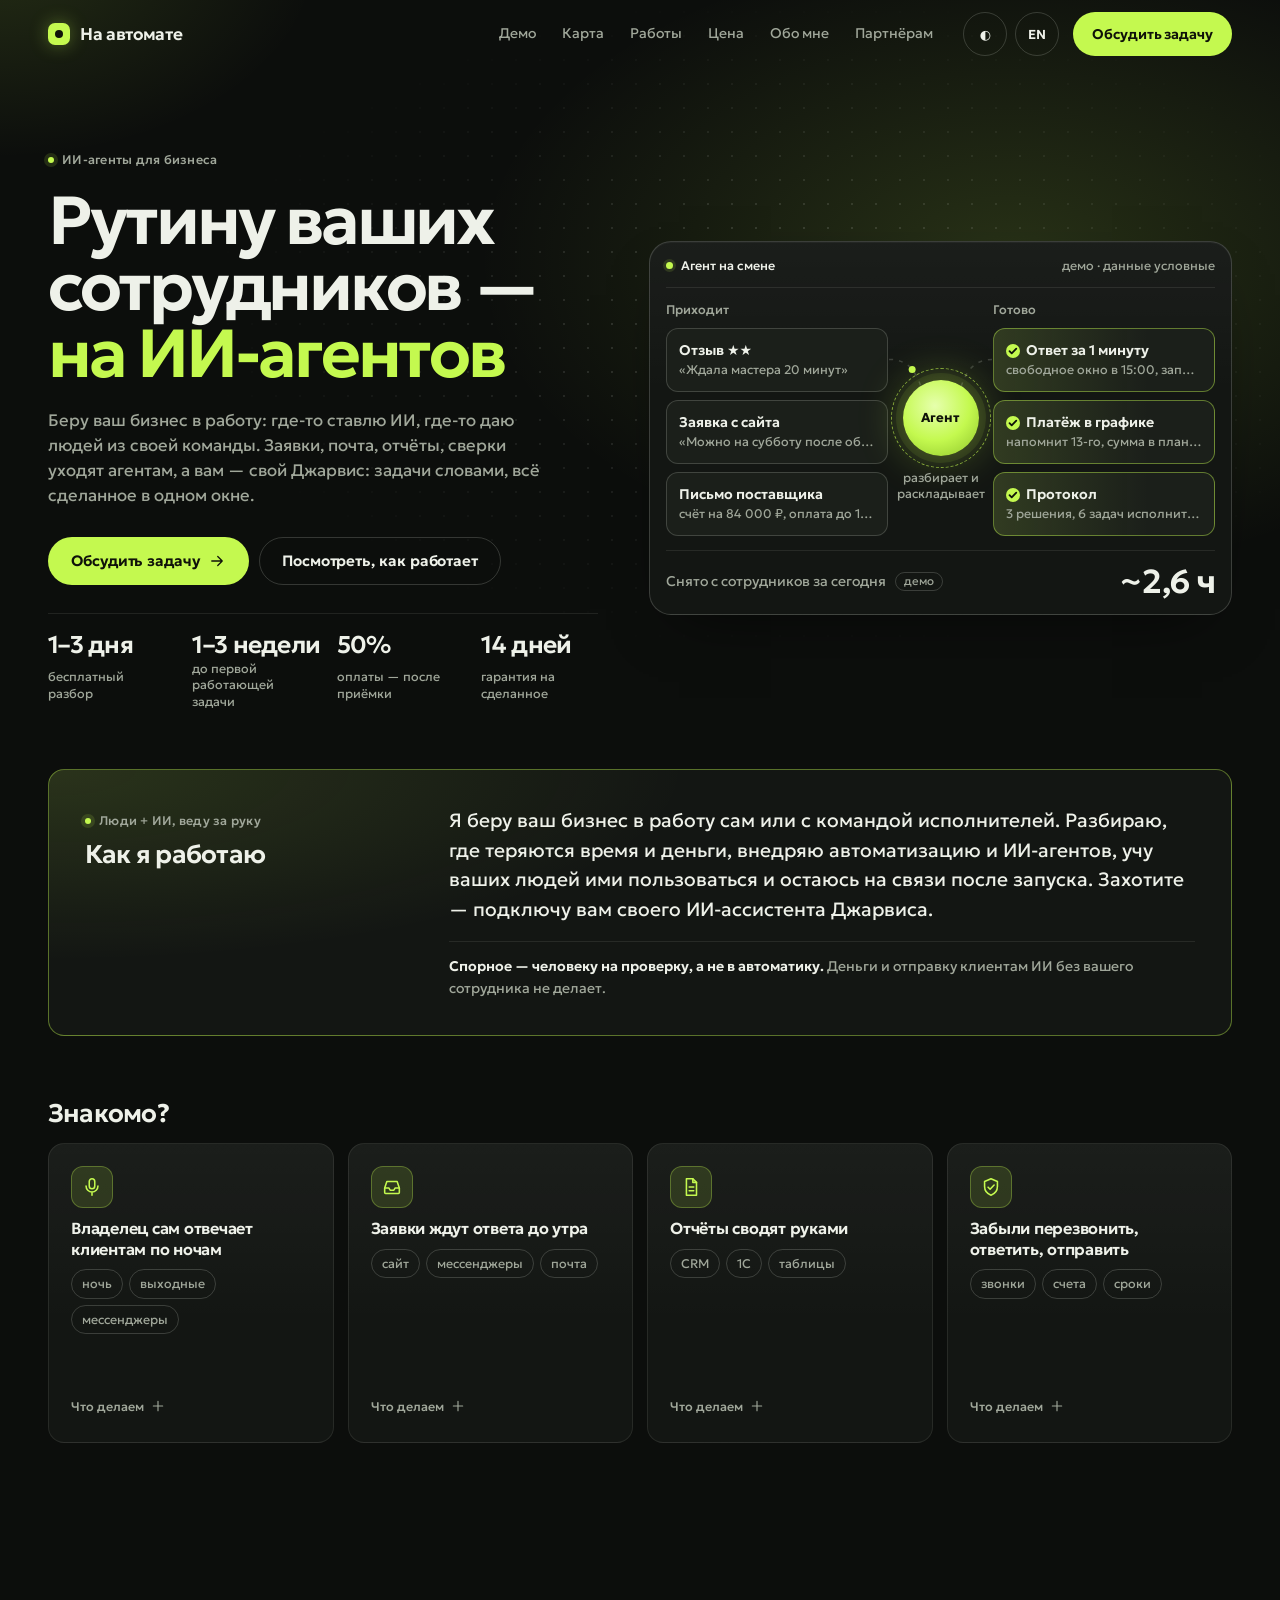
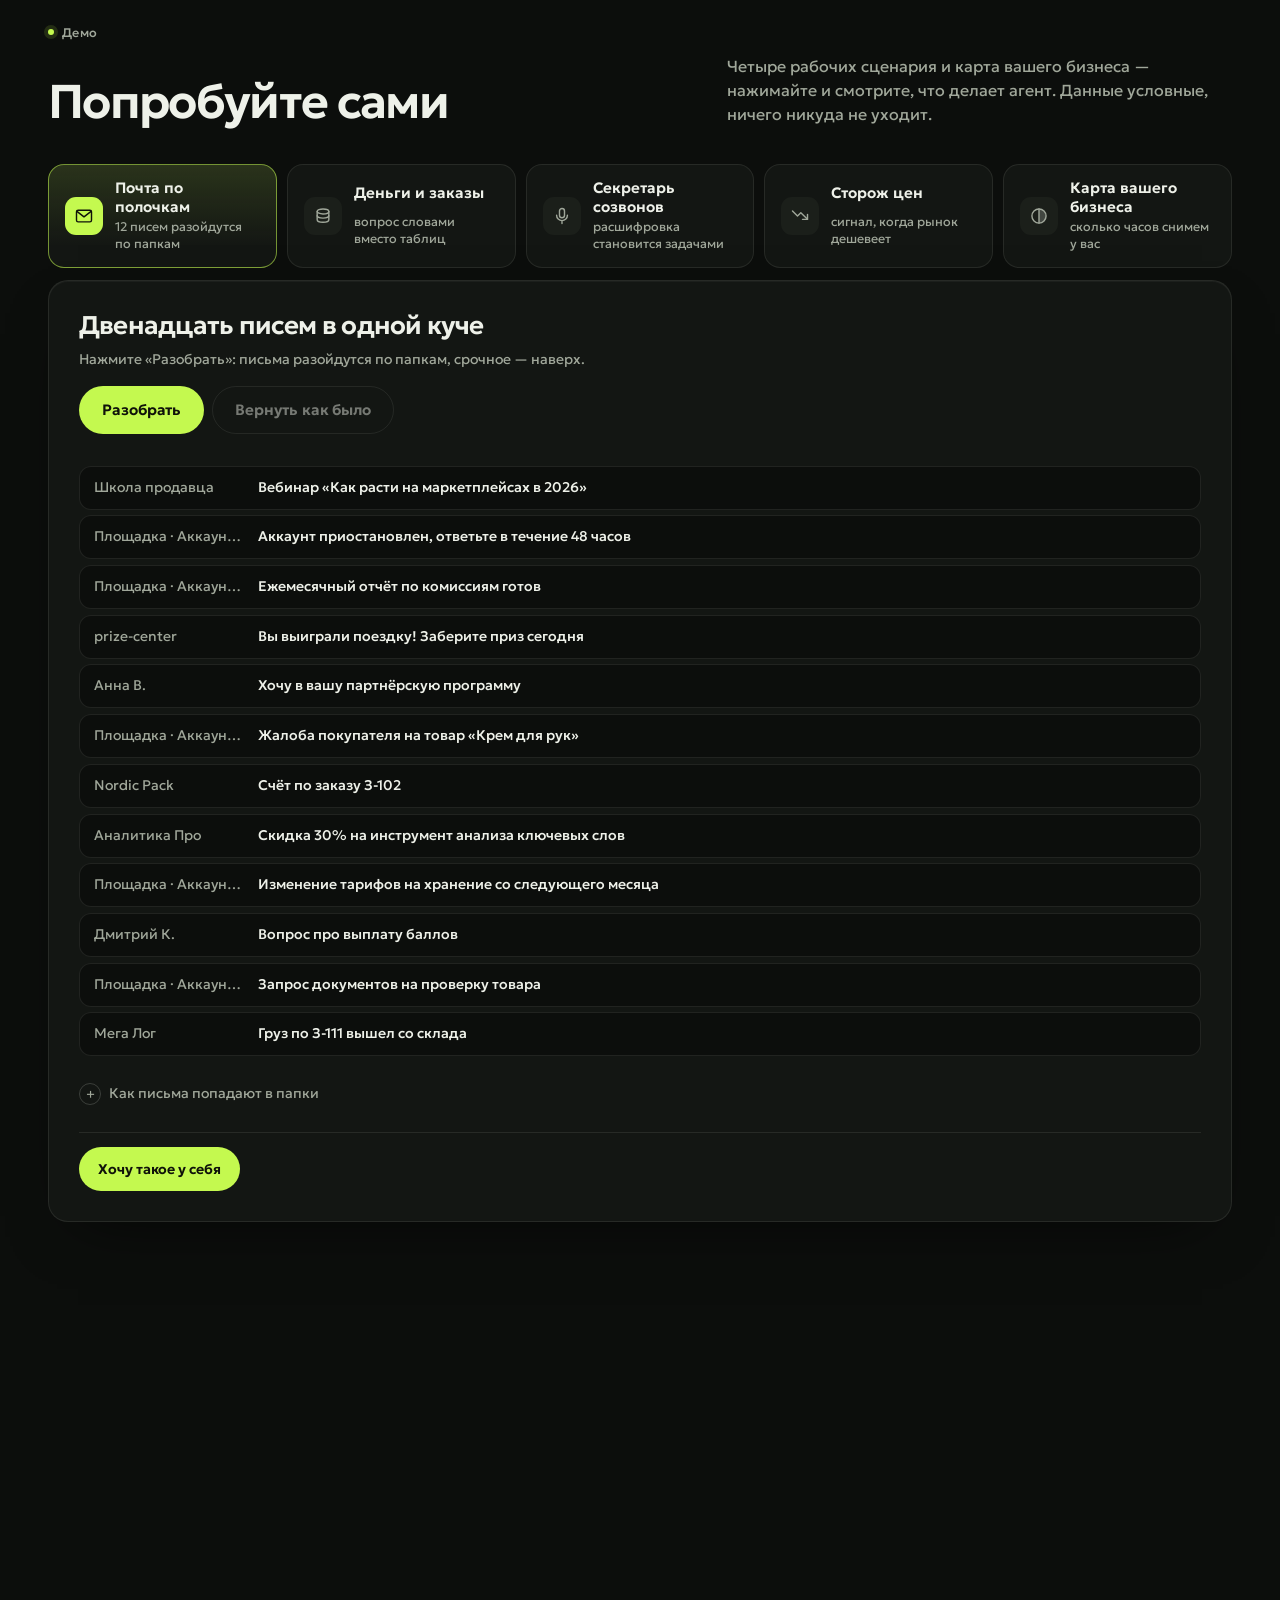
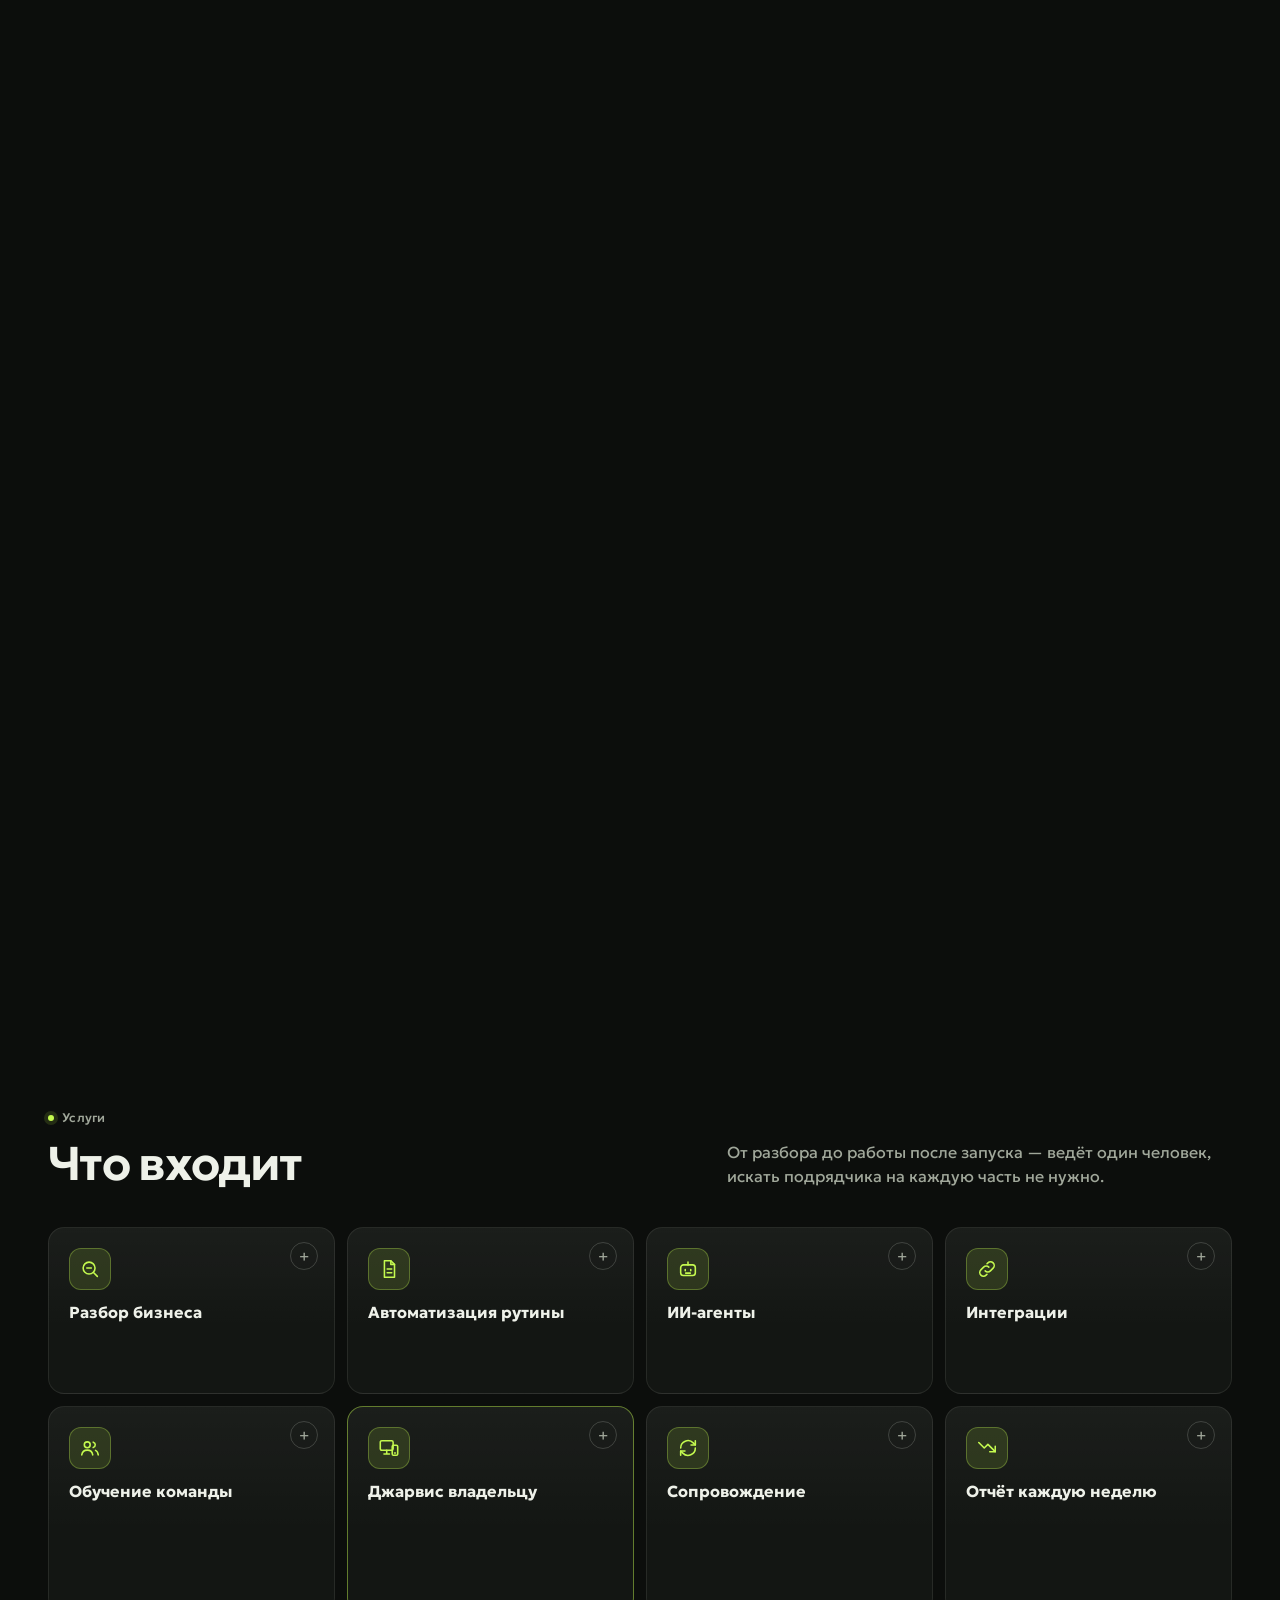
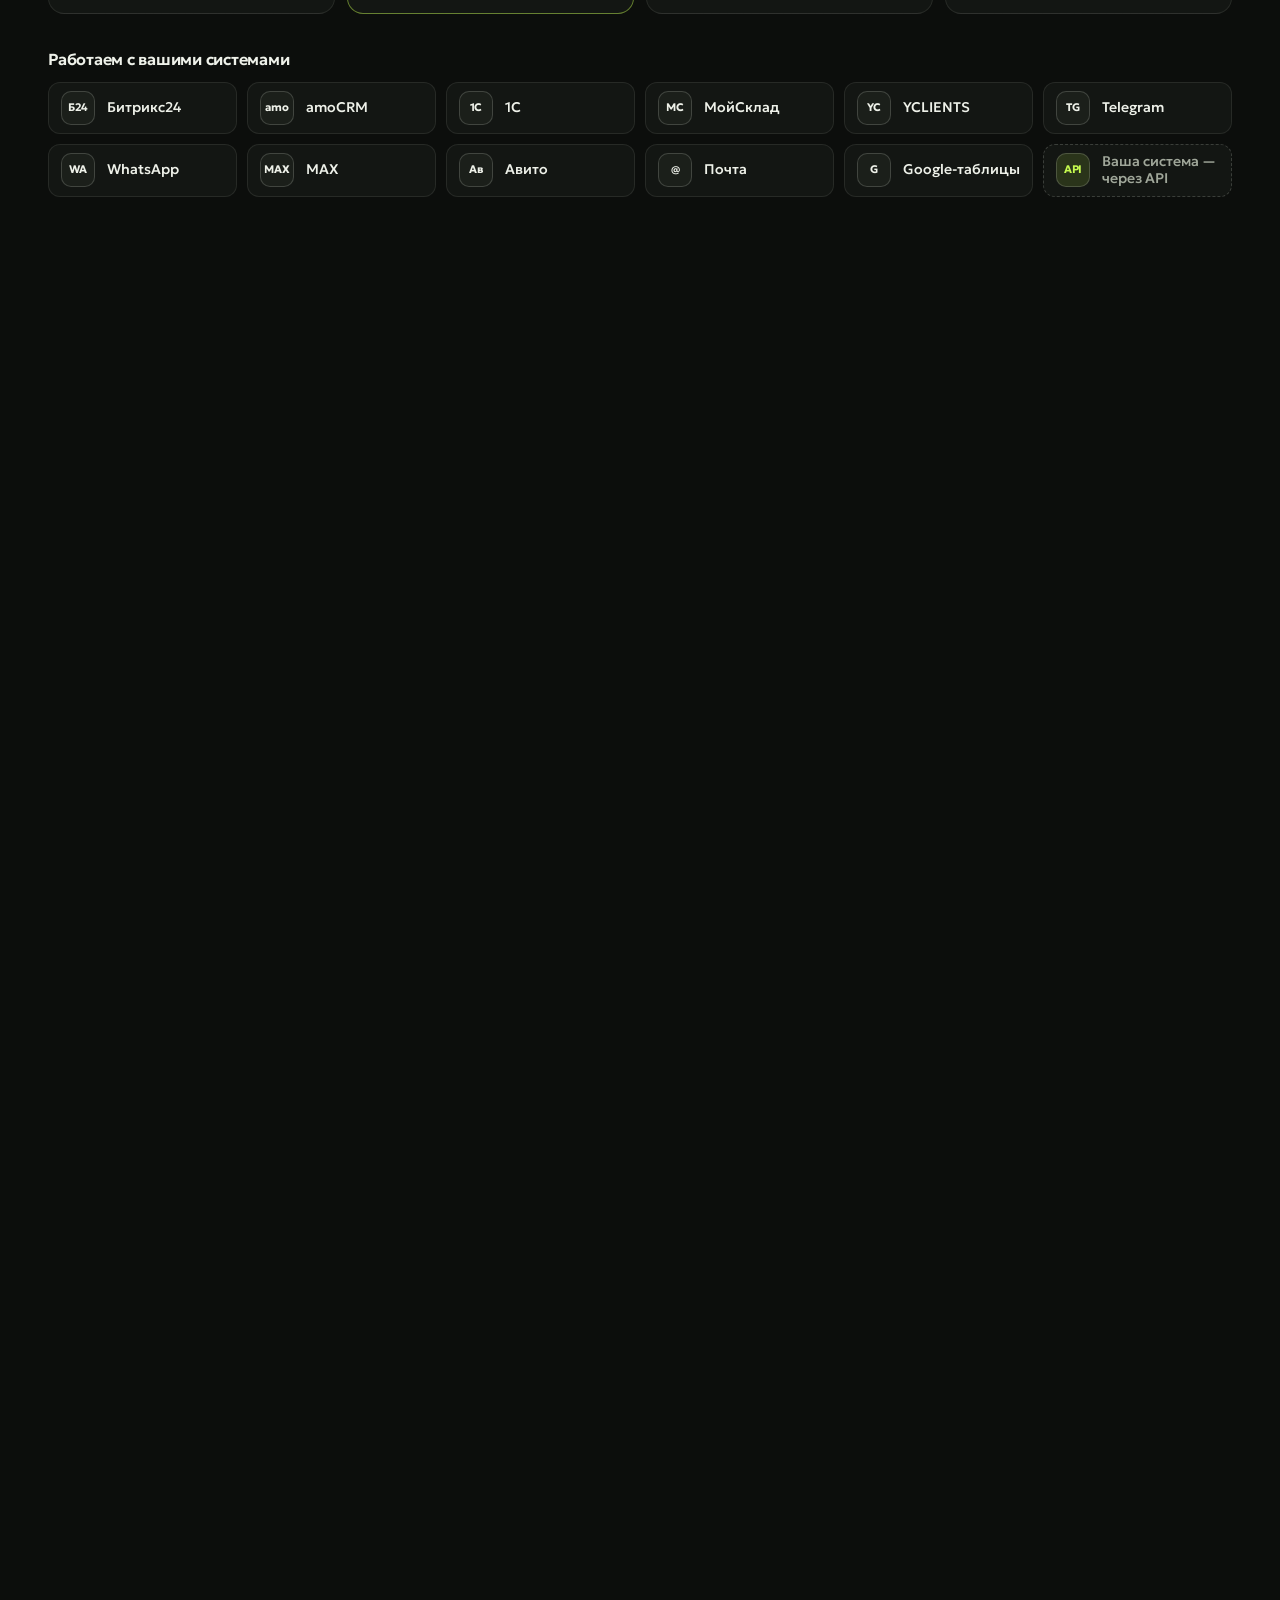
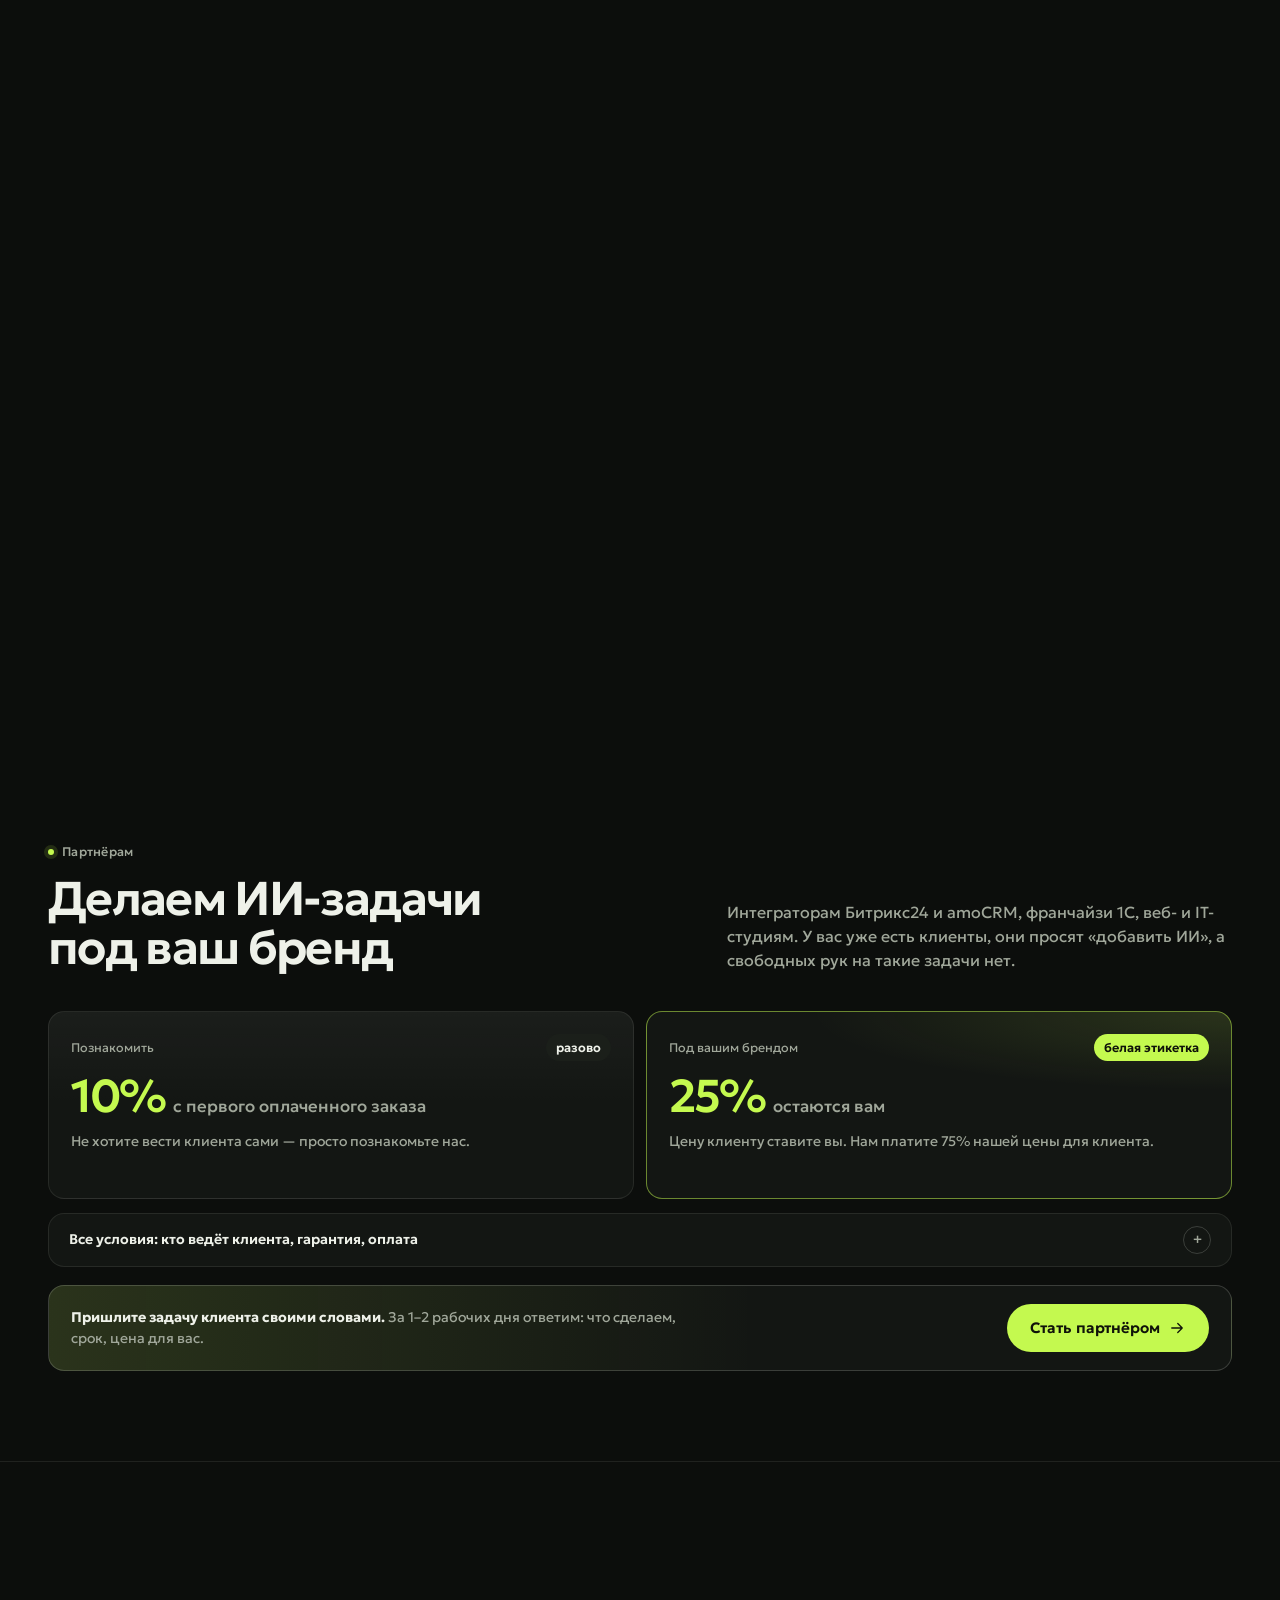
==== commit 96c8faed: "главная: второй проход по ai-staff (боли, цифры, карта в демо)" ====
--- a/index.html
+++ b/index.html
@@ -72,8 +72,8 @@
 .wrap{width:min(1240px,100% - 2*var(--pad));margin-inline:auto}
 section{padding:var(--gap) 0;position:relative}
 /* Размеры до первого появления секции, чтобы якоря и прокрутка сохраняли место. */
-#map,#cases,#price,#who,.final{content-visibility:auto;contain-intrinsic-block-size:auto 620px}
-@media(max-width:620px){#map,#cases,#price,#who,.final{contain-intrinsic-block-size:auto 860px}}
+#cases,#price,#who,.final{content-visibility:auto;contain-intrinsic-block-size:auto 620px}
+@media(max-width:620px){#cases,#price,#who,.final{contain-intrinsic-block-size:auto 860px}}
 .sub{color:var(--muted);font-size:var(--b);line-height:1.5;max-width:52ch}
 .note{color:var(--muted);font-size:var(--xs);line-height:1.5}
 .kick{display:inline-flex;align-items:center;gap:8px;font-size:var(--xs);font-weight:500;color:var(--muted);letter-spacing:.02em}
@@ -212,7 +212,7 @@
 @media (hover:hover){.glowy:hover::after{opacity:1}}
 
 /* ---------- Демо: вкладки-игрушки ---------- */
-.tabs{display:grid;grid-template-columns:repeat(4,minmax(0,1fr));gap:10px;margin-bottom:12px}
+.tabs{display:grid;grid-template-columns:repeat(5,minmax(0,1fr));gap:10px;margin-bottom:12px}
 .tab{all:unset;box-sizing:border-box;position:relative;cursor:pointer;display:grid;grid-template-columns:auto minmax(0,1fr);gap:2px 12px;align-items:center;padding:14px 16px;border-radius:var(--r);border:1px solid var(--line);background:var(--bg2);transition:border-color .2s,background .2s,transform .3s var(--ease)}
 .tab .ic{grid-row:span 2;width:38px;height:38px;border-radius:11px;display:grid;place-items:center;background:var(--bg3);color:var(--muted);transition:background .2s,color .2s}
 .tab b{font-weight:600;font-size:15px;line-height:1.25}
@@ -585,18 +585,6 @@
 .crew span{font-size:var(--xs);color:var(--muted);line-height:1.45}
 .crew-n{margin-top:10px;font-size:var(--xs);color:var(--muted)}
 @media (max-width:420px){.crew ul{grid-template-columns:1fr}}
-.sph{display:grid;grid-template-columns:repeat(3,minmax(0,1fr));gap:12px}
-.sph>li{display:grid;grid-template-rows:auto 1fr auto;gap:10px;padding:20px;border-radius:var(--r);border:1px solid var(--line);background:var(--bg2)}
-.sph>li>b{font-size:var(--b)}
-.sph ul{display:grid;gap:6px}
-.sph ul li{position:relative;padding-left:16px;font-size:var(--s);color:var(--muted);line-height:1.45}
-.sph ul li::before{content:'';position:absolute;left:0;top:.55em;width:6px;height:6px;border-radius:50%;background:var(--accent)}
-.sph a{font-size:var(--xs);font-weight:600;color:var(--accent);text-decoration:none;justify-self:start}
-.sph a:hover{text-decoration:underline}
-.sph-n{margin-top:14px;font-size:var(--s);color:var(--muted)}
-.sph-n a{color:var(--ink)}
-@media (max-width:960px){.sph{grid-template-columns:repeat(2,minmax(0,1fr))}}
-@media (max-width:620px){.sph{grid-template-columns:1fr}.sph>li{padding:16px}}
 .w-ba{display:block;margin-top:6px;font-size:12.5px;line-height:1.4;color:var(--muted)}
 .w-ba s{text-decoration:none;opacity:.85}
 .w-ba em{font-style:normal;color:var(--accent);font-weight:600}
@@ -615,6 +603,64 @@
 .rub-n{margin-top:10px;font-size:var(--xs);color:var(--muted)}
 @media (max-width:860px){.rub-in{grid-template-columns:repeat(3,minmax(0,1fr))}.rub output{grid-column:1/-1}}
 @media (max-width:560px){.rub-in{grid-template-columns:1fr}}
+/* ---------- 26.11 второй проход: боли, цифры, раскрытия, сферы в карте ---------- */
+.pains-s{padding-top:clamp(8px,1.5vw,20px)}
+.pain-h{font-size:var(--l);letter-spacing:-.03em;margin-bottom:16px}
+.gets-in.four{grid-template-columns:repeat(4,minmax(0,1fr))}
+.get.pain h3{font-size:var(--b);line-height:1.3}
+.get.pain .more b{color:var(--accent);font-weight:600}
+@media (max-width:1100px){.gets-in.four{grid-template-columns:repeat(2,minmax(0,1fr))}}
+@media (max-width:620px){
+  /* телефон: боли и цены — лентой, как работы, чтобы главная не тянулась */
+  .gets-in.four,.plans{display:grid;grid-template-columns:none;grid-auto-flow:column;grid-auto-columns:84%;overflow-x:auto;scroll-snap-type:x mandatory;margin-inline:calc(-1*var(--pad));padding:0 var(--pad) 6px;scroll-padding-inline:var(--pad);scrollbar-width:none}
+  .gets-in.four>*,.plans>*{scroll-snap-align:start}
+}
+.wins{display:grid;grid-template-columns:repeat(4,minmax(0,auto));justify-content:start;gap:10px 28px;margin-top:28px;padding-top:18px;border-top:1px solid var(--line)}
+.wins li{display:grid;gap:2px}
+.wins b{font-size:clamp(20px,1.9vw,26px);font-weight:600;letter-spacing:-.03em;line-height:1.1;color:var(--ink);white-space:nowrap}
+.wins span{font-size:var(--xs);color:var(--muted);line-height:1.35;max-width:16ch}
+@media (max-width:620px){.wins{grid-template-columns:repeat(2,minmax(0,1fr));gap:14px 16px}}
+.svc li{cursor:default;outline:none}
+.svc li .d{opacity:0;transform:translateY(6px);transition:opacity .25s,transform .25s var(--ease)}
+.svc li::after{content:'+';position:absolute;right:16px;top:14px;width:26px;height:26px;border-radius:50%;display:grid;place-items:center;border:1px solid var(--line2);color:var(--muted);font-size:16px;line-height:1;transition:transform .25s,opacity .25s}
+.svc li.open .d,.svc li:focus-visible .d{opacity:1;transform:none}
+.svc li.open::after,.svc li:focus-visible::after{transform:rotate(45deg)}
+.svc li:focus-visible{border-color:var(--accent)}
+@media (hover:hover){.svc li:hover .d{opacity:1;transform:none}.svc li:hover::after{transform:rotate(45deg)}}
+@media (prefers-reduced-motion:reduce){.svc li .d{transition:none}}
+@media (max-width:560px){
+  /* телефон: «Что входит» — две колонки, описание по нажатию на всю ширину */
+  .svc{grid-template-columns:repeat(2,minmax(0,1fr));grid-auto-flow:row dense;gap:8px}
+  .svc li{grid-template-columns:1fr;gap:8px;padding:14px 14px 16px;align-content:start}
+  .svc .ic{grid-row:auto;width:36px;height:36px}
+  .svc b{font-size:15px;padding-right:22px}
+  .svc li::after{right:10px;top:10px;width:24px;height:24px}
+  .svc li .d{display:none}
+  .svc li.open{grid-column:1/-1}
+  .svc li.open .d{display:block}
+}
+.integ-w{margin-top:clamp(22px,3vw,36px)}
+.integ-w h3{font-size:var(--b);margin-bottom:12px}
+.integ-w .integ li{min-height:52px;padding:8px 12px;font-size:14px}
+.sph-w{margin-bottom:18px}
+.sph-h{font-size:var(--s);color:var(--muted);margin-bottom:10px}
+.sph-h b{color:var(--ink)}
+.sph{display:grid;grid-template-columns:repeat(6,minmax(0,1fr));gap:8px}
+.sph button{width:100%;height:100%;display:grid;align-content:start;gap:6px;text-align:left;padding:14px;border-radius:var(--r2);border:1px solid var(--line);background:var(--bg2);color:var(--ink);font:inherit;cursor:pointer;transition:border-color .15s,background .15s}
+.sph button:hover{border-color:var(--line2)}
+.sph button[aria-pressed=true]{border-color:var(--volt);background:linear-gradient(180deg,var(--hi),transparent 80%),var(--bg2)}
+.sph b{font-size:14px;line-height:1.3}
+.sph span{font-size:12.5px;color:var(--muted);line-height:1.45}
+@media (max-width:1100px){.sph{grid-template-columns:repeat(3,minmax(0,1fr))}}
+@media (max-width:620px){.sph{display:grid;grid-auto-flow:column;grid-template-columns:none;grid-auto-columns:minmax(220px,72%);overflow-x:auto;scrollbar-width:none;margin-inline:calc(-1*var(--pad));padding:2px var(--pad);scroll-snap-type:x mandatory}.sph::-webkit-scrollbar{display:none}.sph li{scroll-snap-align:start}}
+.pdet{margin-top:14px;border:1px solid var(--line);border-radius:var(--r);background:var(--bg2)}
+.pdet summary{cursor:pointer;list-style:none;display:flex;align-items:center;justify-content:space-between;gap:12px;min-height:52px;padding:12px 20px;font-size:var(--s);font-weight:600}
+.pdet summary::-webkit-details-marker{display:none}
+.pdet summary::after{content:'+';width:26px;height:26px;flex:0 0 auto;border-radius:50%;display:grid;place-items:center;border:1px solid var(--line2);color:var(--muted);transition:transform .25s}
+.pdet[open] summary::after{transform:rotate(45deg)}
+.pdl{display:grid;gap:6px;padding:0 20px 6px 38px;list-style:disc}
+.pdl li{font-size:var(--s);color:var(--muted);line-height:1.5}
+.pdet .pways{margin:10px 0 16px;padding:0 20px}
 /* ---------- Финал ---------- */
 .final{position:relative;overflow:hidden;isolation:isolate;padding:clamp(64px,8vw,112px) 0 28px;border-top:1px solid var(--line)}
 .final::before{content:'';position:absolute;inset:0;z-index:-1;background:radial-gradient(50% 70% at 50% 0%,var(--glow),transparent 70%)}
@@ -702,6 +748,12 @@
         <a class="btn primary" data-tg href="https://t.me/naavtomate_ai_bot?start=site" rel="noopener"><span data-en="Discuss a task">Обсудить задачу</span><svg class="i" aria-hidden="true"><use href="#i-arrow"/></svg></a>
         <a class="btn" href="#demo" data-en="See how it works">Посмотреть, как работает</a>
       </div>
+      <ul class="wins" lang="ru" aria-label="Коротко о работе">
+        <li><b>1–3 дня</b><span>бесплатный разбор</span></li>
+        <li><b>1–3 недели</b><span>до первой работающей задачи</span></li>
+        <li><b>50%</b><span>оплаты — после приёмки</span></li>
+        <li><b>14 дней</b><span>гарантия на сделанное</span></li>
+      </ul>
       <span class="en-only" data-en="The demos, business map and case studies are in Russian. Message me in English through the bot."></span>
     </div>
 
@@ -746,38 +798,47 @@
   </div>
 </section>
 
-<section class="gets" aria-label="Что вы получаете">
-  <div class="wrap gets-in">
-    <article class="get glowy rv" data-tilt>
+<section class="gets pains-s" lang="ru" aria-labelledby="pain-h">
+  <div class="wrap">
+    <h2 class="pain-h" id="pain-h">Знакомо?</h2>
+    <div class="gets-in four">
+    <article class="get pain glowy rv">
+      <span class="ic" aria-hidden="true"><svg class="i"><use href="#i-mic"/></svg></span>
+      <h3>Владелец сам отвечает клиентам по ночам</h3>
+      <div class="swap">
+        <ul class="tags" aria-hidden="true"><li>ночь</li><li>выходные</li><li>мессенджеры</li></ul>
+        <p class="more" id="g1"><b>Что делаем:</b> Свой Джарвис владельцу и агент на заявках: ответ клиенту за минуту, вам — сводка утром. Часы владельца — тоже деньги.</p>
+      </div>
+      <button type="button" class="get-t" aria-expanded="false" aria-controls="g1"><span>Что делаем</span><svg class="i" aria-hidden="true"><use href="#i-plus"/></svg></button>
+    </article>
+    <article class="get pain glowy rv d1">
       <span class="ic" aria-hidden="true"><svg class="i"><use href="#i-inbox"/></svg></span>
-      <h3 data-en="I take routine off your staff">Снимаю рутину с сотрудников</h3>
-      <p class="one" data-en="Replies to leads, email sorting, reports, reconciliations go to agents.">Ответы на заявки, разбор почты, отчёты, сверки уходят агентам.</p>
+      <h3>Заявки ждут ответа до утра</h3>
       <div class="swap">
-        <ul class="tags" aria-hidden="true"><li>заявки</li><li>почта</li><li>отчёты</li><li>сверки</li></ul>
-        <p class="more" id="g1" data-en="People do the work that needs a person.">Люди заняты тем, где нужен человек.</p>
+        <ul class="tags" aria-hidden="true"><li>сайт</li><li>мессенджеры</li><li>почта</li></ul>
+        <p class="more" id="g2"><b>Что делаем:</b> Агент отвечает на типовое сразу и ставит задачу менеджеру. Спорное ждёт подтверждения человека.</p>
       </div>
-      <button type="button" class="get-t" aria-expanded="false" aria-controls="g1"><span data-en="More">Подробнее</span><svg class="i" aria-hidden="true"><use href="#i-plus"/></svg></button>
+      <button type="button" class="get-t" aria-expanded="false" aria-controls="g2"><span>Что делаем</span><svg class="i" aria-hidden="true"><use href="#i-plus"/></svg></button>
     </article>
-    <article class="get glowy rv d1" data-tilt>
+    <article class="get pain glowy rv d2">
+      <span class="ic" aria-hidden="true"><svg class="i"><use href="#i-doc"/></svg></span>
+      <h3>Отчёты сводят руками</h3>
+      <div class="swap">
+        <ul class="tags" aria-hidden="true"><li>CRM</li><li>1С</li><li>таблицы</li></ul>
+        <p class="more" id="g3"><b>Что делаем:</b> Цифры из CRM, 1С и таблиц приходят руководителю сами, к 9 утра.</p>
+      </div>
+      <button type="button" class="get-t" aria-expanded="false" aria-controls="g3"><span>Что делаем</span><svg class="i" aria-hidden="true"><use href="#i-plus"/></svg></button>
+    </article>
+    <article class="get pain glowy rv d3">
       <span class="ic" aria-hidden="true"><svg class="i"><use href="#i-shield"/></svg></span>
-      <h3 data-en="No human error">Без человеческой ошибки</h3>
-      <p class="one" data-en="An agent doesn’t get tired or forget: call back, reply, send — on time.">Агент не устаёт и не забывает: перезвонить, ответить, отправить — в срок.</p>
+      <h3>Забыли перезвонить, ответить, отправить</h3>
       <div class="swap">
-        <ul class="tags" aria-hidden="true"><li>перезвонить</li><li>ответить</li><li>отправить</li></ul>
-        <p class="more" id="g2" data-en="Every action is in the log; anything disputable waits for a person to confirm.">Каждое действие видно в журнале, спорное ждёт подтверждения человека.</p>
+        <ul class="tags" aria-hidden="true"><li>звонки</li><li>счета</li><li>сроки</li></ul>
+        <p class="more" id="g4"><b>Что делаем:</b> Агент не устаёт и не забывает: перезвонить, ответить, отправить — в срок. Каждое действие видно в журнале.</p>
       </div>
-      <button type="button" class="get-t" aria-expanded="false" aria-controls="g2"><span data-en="More">Подробнее</span><svg class="i" aria-hidden="true"><use href="#i-plus"/></svg></button>
+      <button type="button" class="get-t" aria-expanded="false" aria-controls="g4"><span>Что делаем</span><svg class="i" aria-hidden="true"><use href="#i-plus"/></svg></button>
     </article>
-    <article class="get glowy rv d2" data-tilt>
-      <span class="ic" aria-hidden="true"><svg class="i"><use href="#i-jarvis"/></svg></span>
-      <h3 data-en="Your own Jarvis, for the owner">Свой Джарвис владельцу</h3>
-      <p class="one" data-en="A browser window on your phone and computer.">Окно в браузере на телефоне и компьютере.</p>
-      <div class="swap">
-        <ul class="tags" aria-hidden="true"><li>телефон</li><li>компьютер</li><li>задачи словами</li></ul>
-        <p class="more" id="g3" data-en="You give a task in plain words — the agent team does it; progress and results are in one place.">Даёте задачу словами — команда агентов делает, ход работы и готовое видно в одном месте.</p>
-      </div>
-      <button type="button" class="get-t" aria-expanded="false" aria-controls="g3"><span data-en="More">Подробнее</span><svg class="i" aria-hidden="true"><use href="#i-plus"/></svg></button>
-    </article>
+    </div>
   </div>
 </section>
 
@@ -786,13 +847,14 @@
     <div class="sec-head">
       <p class="kick">Демо</p>
       <h2>Попробуйте сами</h2>
-      <p class="sub">Четыре рабочих сценария — нажимайте и смотрите, что делает агент. Данные условные, ничего никуда не уходит.</p>
+      <p class="sub">Четыре рабочих сценария и карта вашего бизнеса — нажимайте и смотрите, что делает агент. Данные условные, ничего никуда не уходит.</p>
     </div>
     <div class="tabs" role="tablist" aria-label="Демо" id="tabs">
       <button class="tab glowy" role="tab" id="t-mail" aria-selected="true" aria-controls="d-mail"><span class="ic" aria-hidden="true"><svg class="i"><use href="#i-mail"/></svg></span><b>Почта по полочкам</b><span class="d">12 писем разойдутся по папкам</span></button>
       <button class="tab glowy" role="tab" id="t-buy" aria-selected="false" aria-controls="d-buy" tabindex="-1"><span class="ic" aria-hidden="true"><svg class="i"><use href="#i-coins"/></svg></span><b>Деньги и заказы</b><span class="d">вопрос словами вместо таблиц</span></button>
       <button class="tab glowy" role="tab" id="t-call" aria-selected="false" aria-controls="d-call" tabindex="-1"><span class="ic" aria-hidden="true"><svg class="i"><use href="#i-mic"/></svg></span><b>Секретарь созвонов</b><span class="d">расшифровка становится задачами</span></button>
       <button class="tab glowy" role="tab" id="t-price" aria-selected="false" aria-controls="d-price" tabindex="-1"><span class="ic" aria-hidden="true"><svg class="i"><use href="#i-trend"/></svg></span><b>Сторож цен</b><span class="d">сигнал, когда рынок дешевеет</span></button>
+      <button class="tab glowy" role="tab" id="t-map" aria-selected="false" aria-controls="d-map" tabindex="-1"><span class="ic" aria-hidden="true"><svg class="i"><use href="#i-split"/></svg></span><b>Карта вашего бизнеса</b><span class="d">сколько часов снимем у вас</span></button>
     </div>
     <div class="win rv">
         <div class="demo" id="d-mail" role="tabpanel" aria-labelledby="t-mail">
@@ -854,38 +916,14 @@
           <details class="more"><summary>Что в рабочей версии</summary><p>Цены в демо условные. В рабочей версии сигнал приходит в ваш рабочий мессенджер в течение часа.</p></details>
           <p class="democta"><a class="btn primary small" href="https://t.me/naavtomate_ai_bot?start=demo_price" rel="noopener">Хочу такое у себя</a></p>
         </div>
-      </div>
-    </div>
-  </div>
-    </div>
-  </div>
-</section>
-
-<section id="spheres" lang="ru">
-  <div class="wrap">
-    <div class="sec-head">
-      <p class="kick">Ваша сфера</p>
-      <h2>Что обычно забираем первым</h2>
-      <p class="sub">Размер бизнеса не важен: подходит любой, где сотрудники каждый день делают одно и то же руками.</p>
-    </div>
-    <ul class="sph rv">
-      <li><b>Торговля и маркетплейсы</b><ul><li>вопросы покупателей и отзывы</li><li>остатки и закупки</li><li>отчёт по продажам каждое утро</li></ul><a href="#map" data-s="shop">Посчитать на карте</a></li>
-      <li><b>Салоны, клиники, фитнес</b><ul><li>ответы на заявки и запись ночью и в пик</li><li>отзывы: черновик ответа на каждый</li><li>утренний отчёт по выручке и загрузке</li></ul><a href="#map" data-s="book">Посчитать на карте</a></li>
-      <li><b>Обучение</b><ul><li>заявки «сколько стоит, когда старт»</li><li>оплаты и продления</li><li>итоги вебинаров и созвонов</li></ul><a href="#map" data-s="edu">Посчитать на карте</a></li>
-      <li><b>Автосервисы и ремонт</b><ul><li>пропущенные звонки и заявки</li><li>«машина готова?» — статус клиенту сам</li><li>напоминания о ТО</li></ul><a href="#map" data-s="auto">Посчитать на карте</a></li>
-      <li><b>Производство, опт, логистика</b><ul><li>заявки и расчёт КП</li><li>счета, оплаты и сроки</li><li>письма поставщиков и счета по полочкам</li></ul><a href="#map" data-s="b2b">Посчитать на карте</a></li>
-      <li><b>Агентства, юристы, бухгалтеры, IT</b><ul><li>созвоны и задачи после них</li><li>отчёты клиентам раз в неделю</li><li>почта по клиентам и темам</li></ul><a href="#map" data-s="b2b">Посчитать на карте</a></li>
-    </ul>
-    <p class="sph-n">Нет вашей сферы? <a data-tg href="https://t.me/naavtomate_ai_bot?start=site" rel="noopener">Напишите, разберём под вашу</a></p>
-  </div>
-</section>
-
-<section id="map" lang="ru">
-  <div class="wrap">
-    <div class="sec-head">
-      <p class="kick">Карта</p>
-      <h2>Карта вашего бизнеса</h2>
-      <p class="sub">Сколько часов ИИ снимет с сотрудников. Выберите свой бизнес и поправьте объёмы — порядок и итог пересчитаются сами.</p>
+
+        <div class="demo dmap" id="d-map" role="tabpanel" aria-labelledby="t-map" hidden>
+          <span id="map" class="anchor" aria-hidden="true"></span>
+          <h3>Карта вашего бизнеса</h3>
+          <p class="sub">Сколько часов ИИ снимет с сотрудников. Выберите свой бизнес и поправьте объёмы — порядок и итог пересчитаются сами.</p>
+    <div class="sph-w">
+      <p class="sph-h"><b>Ваша сфера</b> — что обычно забираем первым. Размер бизнеса не важен.</p>
+      <ul class="sph"><li><button type="button" data-s="shop" aria-pressed="false"><b>Торговля и маркетплейсы</b><span>вопросы покупателей и отзывы, остатки и закупки, отчёт по продажам каждое утро</span></button></li><li><button type="button" data-s="book" aria-pressed="false"><b>Салоны, клиники, фитнес</b><span>ответы на заявки и запись ночью и в пик, отзывы: черновик ответа на каждый, утренний отчёт по выручке и загрузке</span></button></li><li><button type="button" data-s="edu" aria-pressed="false"><b>Обучение</b><span>заявки «сколько стоит, когда старт», оплаты и продления, итоги вебинаров и созвонов</span></button></li><li><button type="button" data-s="auto" aria-pressed="false"><b>Автосервисы и ремонт</b><span>пропущенные звонки и заявки, «машина готова?» — статус клиенту сам, напоминания о ТО</span></button></li><li><button type="button" data-s="b2b" aria-pressed="false"><b>Производство, опт, логистика</b><span>заявки и расчёт КП, счета, оплаты и сроки, письма поставщиков и счета по полочкам</span></button></li><li><button type="button" data-s="b2b" aria-pressed="false"><b>Агентства, юристы, бухгалтеры, IT</b><span>созвоны и задачи после них, отчёты клиентам раз в неделю, почта по клиентам и темам</span></button></li></ul>
     </div>
     <div class="biz" id="biz" role="group" aria-label="Кому подходит">
       <span class="biz-l">Кому подходит:</span>
@@ -909,8 +947,14 @@
     <div class="mpx rv" id="mapBox" aria-live="polite">
       <noscript><p class="mp-empty">Карта считается в браузере. Образец для салона: первым — ответы на заявки и запись, вторым — утренний отчёт, третьим — закупка расходников. Вашу карту соберём на бесплатном разборе.</p></noscript>
     </div>
+        </div>
+      </div>
+    </div>
+  </div>
+    </div>
   </div>
 </section>
+
 
 <section id="cases" lang="ru">
   <div class="wrap">
@@ -945,26 +989,18 @@
       <p class="sub">От разбора до работы после запуска — ведёт один человек, искать подрядчика на каждую часть не нужно.</p>
     </div>
     <ul class="svc rv">
-      <li><span class="ic" aria-hidden="true"><svg class="i"><use href="#i-search"/></svg></span><b>Разбор бизнеса</b><span>Где рутина и потери, что автоматизировать первым.</span></li>
-      <li><span class="ic" aria-hidden="true"><svg class="i"><use href="#i-doc"/></svg></span><b>Автоматизация рутины</b><span>Заявки, почта, отчёты, документы, без ручного переноса.</span></li>
-      <li><span class="ic" aria-hidden="true"><svg class="i"><use href="#i-bot"/></svg></span><b>ИИ-агенты</b><span>Отвечают клиентам, разбирают входящие, готовят ответы.</span></li>
-      <li><span class="ic" aria-hidden="true"><svg class="i"><use href="#i-link"/></svg></span><b>Интеграции</b><span>Связываем CRM, 1С, таблицы, мессенджеры и почту.</span></li>
-      <li><span class="ic" aria-hidden="true"><svg class="i"><use href="#i-team"/></svg></span><b>Обучение команды</b><span>Показываю сотрудникам, как работать с новым.</span></li>
-      <li class="jv"><span class="ic" aria-hidden="true"><svg class="i"><use href="#i-jarvis"/></svg></span><b>Джарвис владельцу</b><span>Личный ИИ-ассистент: задачи, сводки, напоминания. Часы владельца — тоже деньги.</span></li>
-      <li><span class="ic" aria-hidden="true"><svg class="i"><use href="#i-loop"/></svg></span><b>Сопровождение</b><span>Слежу за работой после запуска и дорабатываю.</span></li>
-      <li><span class="ic" aria-hidden="true"><svg class="i"><use href="#i-trend"/></svg></span><b>Отчёт каждую неделю</b><span>Что сделано и сколько часов рутины снято — в цифрах, а не в обещаниях. Сводку может собирать Джарвис.</span></li>
+      <li tabindex="0"><span class="ic" aria-hidden="true"><svg class="i"><use href="#i-search"/></svg></span><b>Разбор бизнеса</b><span class="d">Где рутина и потери, что автоматизировать первым.</span></li>
+      <li tabindex="0"><span class="ic" aria-hidden="true"><svg class="i"><use href="#i-doc"/></svg></span><b>Автоматизация рутины</b><span class="d">Заявки, почта, отчёты, документы, без ручного переноса.</span></li>
+      <li tabindex="0"><span class="ic" aria-hidden="true"><svg class="i"><use href="#i-bot"/></svg></span><b>ИИ-агенты</b><span class="d">Отвечают клиентам, разбирают входящие, готовят ответы.</span></li>
+      <li tabindex="0"><span class="ic" aria-hidden="true"><svg class="i"><use href="#i-link"/></svg></span><b>Интеграции</b><span class="d">Связываем CRM, 1С, таблицы, мессенджеры и почту.</span></li>
+      <li tabindex="0"><span class="ic" aria-hidden="true"><svg class="i"><use href="#i-team"/></svg></span><b>Обучение команды</b><span class="d">Показываю сотрудникам, как работать с новым.</span></li>
+      <li class="jv" tabindex="0"><span class="ic" aria-hidden="true"><svg class="i"><use href="#i-jarvis"/></svg></span><b>Джарвис владельцу</b><span class="d">Личный ИИ-ассистент: задачи, сводки, напоминания. Часы владельца — тоже деньги.</span></li>
+      <li tabindex="0"><span class="ic" aria-hidden="true"><svg class="i"><use href="#i-loop"/></svg></span><b>Сопровождение</b><span class="d">Слежу за работой после запуска и дорабатываю.</span></li>
+      <li tabindex="0"><span class="ic" aria-hidden="true"><svg class="i"><use href="#i-trend"/></svg></span><b>Отчёт каждую неделю</b><span class="d">Что сделано и сколько часов рутины снято — в цифрах, а не в обещаниях. Сводку может собирать Джарвис.</span></li>
     </ul>
-  </div>
-</section>
-
-<section id="integrations" lang="ru">
-  <div class="wrap">
-    <div class="sec-head">
-      <p class="kick">Интеграции</p>
-      <h2>С вашими системами</h2>
-      <p class="sub">Связываем CRM, 1С, таблицы, мессенджеры и почту. Нет вашей системы в списке — подключим через API.</p>
-    </div>
-    <ul class="integ rv">
+    <div class="integ-w" id="integrations">
+      <h3>Работаем с вашими системами</h3>
+      <ul class="integ">
       <li><i aria-hidden="true">Б24</i>Битрикс24</li>
       <li><i aria-hidden="true">amo</i>amoCRM</li>
       <li><i aria-hidden="true">1С</i>1С</li>
@@ -978,6 +1014,7 @@
       <li><i aria-hidden="true">G</i>Google-таблицы</li>
       <li class="api"><i aria-hidden="true">API</i>Ваша система — через API</li>
     </ul>
+    </div>
   </div>
 </section>
 
@@ -1061,11 +1098,6 @@
         <a class="link" data-tg href="https://t.me/naavtomate_ai_bot?start=site" rel="noopener">Telegram</a>
         <a class="link" href="https://xndrexe.github.io/" target="_blank" rel="noopener">Все работы</a>
       </div>
-      <ul class="prom" aria-label="Ваши данные — под вашим контролем">
-        <li><svg class="i" aria-hidden="true"><use href="#i-key"/></svg><b>Доступы у вас</b><span>Агенты работают в ваших аккаунтах с минимумом прав. Забрать доступ можно в любой момент.</span></li>
-        <li><svg class="i" aria-hidden="true"><use href="#i-lock"/></svg><b>Ключи не в переписке</b><span>Пароли — в закрытом хранилище, не в коде и не в чатах.</span></li>
-        <li><svg class="i" aria-hidden="true"><use href="#i-box"/></svg><b>Всё сделанное под вас — ваше</b><span>Связки, настройки, данные и доступы принадлежат вам. Джарвис работает на моём сервере, ваши данные в нём — тоже ваши. Мои копии ключей удаляются, как только перестают быть нужны.</span></li>
-      </ul>
     </div>
     <div class="vid rv d1">
       <div class="vwrap"><video id="jarvisVid" preload="none" playsinline muted poster="shots/jarvis-poster-v2.jpg" src="jarvis-demo-v2.mp4" aria-label="Мой Джарвис: как работает команда ИИ-агентов (демо-данные)"></video><button type="button" class="vplay" id="jarvisPlay" aria-label="Смотреть ролик про Джарвиса, минута"><span></span></button></div>
@@ -1079,6 +1111,11 @@
           <a class="chip" href="https://github.com/xndrexe/doc-assistant-demo" target="_blank" rel="noopener">Помощник по документам</a>
         </div>
       </div>
+      <ul class="prom" aria-label="Ваши данные — под вашим контролем">
+        <li><svg class="i" aria-hidden="true"><use href="#i-key"/></svg><b>Доступы у вас</b><span>Агенты работают в ваших аккаунтах с минимумом прав. Забрать доступ можно в любой момент.</span></li>
+        <li><svg class="i" aria-hidden="true"><use href="#i-lock"/></svg><b>Ключи не в переписке</b><span>Пароли — в закрытом хранилище, не в коде и не в чатах.</span></li>
+        <li><svg class="i" aria-hidden="true"><use href="#i-box"/></svg><b>Всё сделанное под вас — ваше</b><span>Связки, настройки, данные и доступы принадлежат вам. Джарвис работает на моём сервере, ваши данные в нём — тоже ваши. Мои копии ключей удаляются, как только перестают быть нужны.</span></li>
+      </ul>
     </div>
   </div>
 </section>
@@ -1095,20 +1132,22 @@
         <div class="top"><span class="lab">Познакомить</span><span class="term">разово</span></div>
         <p class="big">10%<small>с первого оплаченного заказа</small></p>
         <p class="d">Не хотите вести клиента сами — просто познакомьте нас.</p>
-        <ul><li>с заказа дешевле 40 000 ₽ — ровно 10%</li><li>с заказа от 40 000 ₽ — не меньше 5 000 и не больше 15 000 ₽</li></ul>
       </article>
       <article class="plan feat glowy rv d1" data-tilt>
         <div class="top"><span class="lab">Под вашим брендом</span><span class="term">белая этикетка</span></div>
         <p class="big">25%<small>остаются вам</small></p>
         <p class="d">Цену клиенту ставите вы. Нам платите 75% нашей цены для клиента.</p>
-        <ul><li>с клиентом общаетесь вы, под своим брендом; если нужно, выходим на созвон как ваш технический специалист</li><li>делаем, сдаём вам, вы сдаёте клиенту; доступы, настройки и инструкция остаются у клиента</li><li>ваших клиентов напрямую не берём и не пишем им; можем подписать соглашение о конфиденциальности</li></ul>
       </article>
     </div>
-    <div class="pways">
+    <details class="pdet">
+      <summary>Все условия: кто ведёт клиента, гарантия, оплата</summary>
+      <ul class="pdl"><li>с заказа дешевле 40 000 ₽ — ровно 10%</li><li>с заказа от 40 000 ₽ — не меньше 5 000 и не больше 15 000 ₽</li><li>с клиентом общаетесь вы, под своим брендом; если нужно, выходим на созвон как ваш технический специалист</li><li>делаем, сдаём вам, вы сдаёте клиенту; доступы, настройки и инструкция остаются у клиента</li><li>ваших клиентов напрямую не берём и не пишем им; можем подписать соглашение о конфиденциальности</li></ul>
+<div class="pways">
       <p><b>Что делаем:</b> бот заявок, разбор почты и документов, отчёт к 9 утра, связки CRM, 1С и мессенджеров.</p>
       <p><b>Гарантия 14 дней:</b> ошибки в нашей работе правим без доплаты.</p>
       <p><b>Оплата:</b> половина до начала, половина при сдаче. Договор, акт, чек.</p>
     </div>
+    </details>
     <div class="pcta rv">
       <p><b>Пришлите задачу клиента своими словами.</b> За 1–2 рабочих дня ответим: что сделаем, срок, цена для вас.</p>
       <a class="btn primary" href="https://t.me/naavtomate_ai_bot?start=partner" rel="noopener"><span>Стать партнёром</span><svg class="i" aria-hidden="true"><use href="#i-arrow"/></svg></a>
@@ -1121,12 +1160,6 @@
 <footer class="final">
   <div class="wrap">
     <h2>Какая рутина отнимает у вас часы?</h2>
-    <ul class="pains" lang="ru">
-      <li>владелец сам отвечает клиентам по ночам</li>
-      <li>заявки ждут ответа до утра</li>
-      <li>отчёты сводят руками</li>
-      <li>сверки и счета — по выписке</li>
-    </ul>
     <div class="rub" id="rub" lang="ru">
       <p class="rub-h">Сколько стоит ваша рутина — за 1 минуту, без контактов</p>
       <div class="rub-in">
@@ -1160,6 +1193,11 @@
 document.querySelectorAll('[data-brand]').forEach(e => { e.textContent = BRAND_NAME; });
 document.querySelectorAll('[data-brand-short]').forEach(e => { e.textContent = BRAND_NAME.split(' · ')[0]; });
 document.querySelectorAll('[data-tg]').forEach(e => { e.href = TG_LINK; });
+/* «Что входит»: раскрытие по нажатию (на ПК ещё и наведением) */
+document.querySelectorAll('.svc li').forEach(li => { const t = () => li.classList.toggle('open'); li.addEventListener('click', t); li.addEventListener('keydown', e => { if (e.key === 'Enter' || e.key === ' ') { e.preventDefault(); t(); } }); });
+/* Ссылки «Карта» открывают вкладку карты в «Попробуйте сами» */
+document.querySelectorAll('a[href="#map"]').forEach(a => a.addEventListener('click', e => { const t = document.getElementById('t-map'); if (!t) return; e.preventDefault(); t.click(); document.getElementById('demo').scrollIntoView({ behavior: matchMedia('(prefers-reduced-motion: reduce)').matches ? 'auto' : 'smooth' }); }));
+if (location.hash === '#map') { const t = document.getElementById('t-map'); if (t) { t.click(); requestAnimationFrame(() => document.getElementById('demo').scrollIntoView()); } }
 /* Итог рутины в рублях (финал) */
 (() => { const g = id => document.getElementById(id), P = g('rbP'), H = g('rbH'), R = g('rbR'); if (!P) return;
   const f = n => Math.round(n).toLocaleString('ru-RU');
@@ -1167,7 +1205,7 @@
     g('rbS').textContent = '≈ ' + f(Math.round(hrs * r / 1000) * 1000) + ' ₽'; g('rbT').textContent = 'в месяц · ' + f(hrs) + ' ч'; };
   [P, H, R].forEach(i => i.addEventListener('input', calc)); calc(); })();
 /* «Ваша сфера» → карта с нужным бизнесом */
-document.querySelectorAll('.sph a[data-s]').forEach(a => a.addEventListener('click', () => { const b = document.querySelector('#biz .bt[data-s="' + a.dataset.s + '"]'); if (b) b.click(); }));
+document.querySelectorAll('.sph button[data-s]').forEach(a => a.addEventListener('click', () => { const b = document.querySelector('#biz .bt[data-s="' + a.dataset.s + '"]'); if (b) b.click(); document.querySelectorAll('.sph button').forEach(x => x.setAttribute('aria-pressed', x === a)); }));
 /* Тема: тёмная по умолчанию, светлая — по кнопке и запоминается */
 (() => { const bs = [...document.querySelectorAll('[data-theme-btn]')], r = document.documentElement, mc = document.querySelector('meta[name=theme-color]');
   const set = l => { if (l) r.dataset.theme = 'light'; else delete r.dataset.theme; const t = l ? 'Тёмная тема' : 'Светлая тема'; bs.forEach(b => { b.setAttribute('aria-label', t); b.title = t; }); if (mc) mc.content = l ? '#f3f4f0' : '#0c0e0c'; };
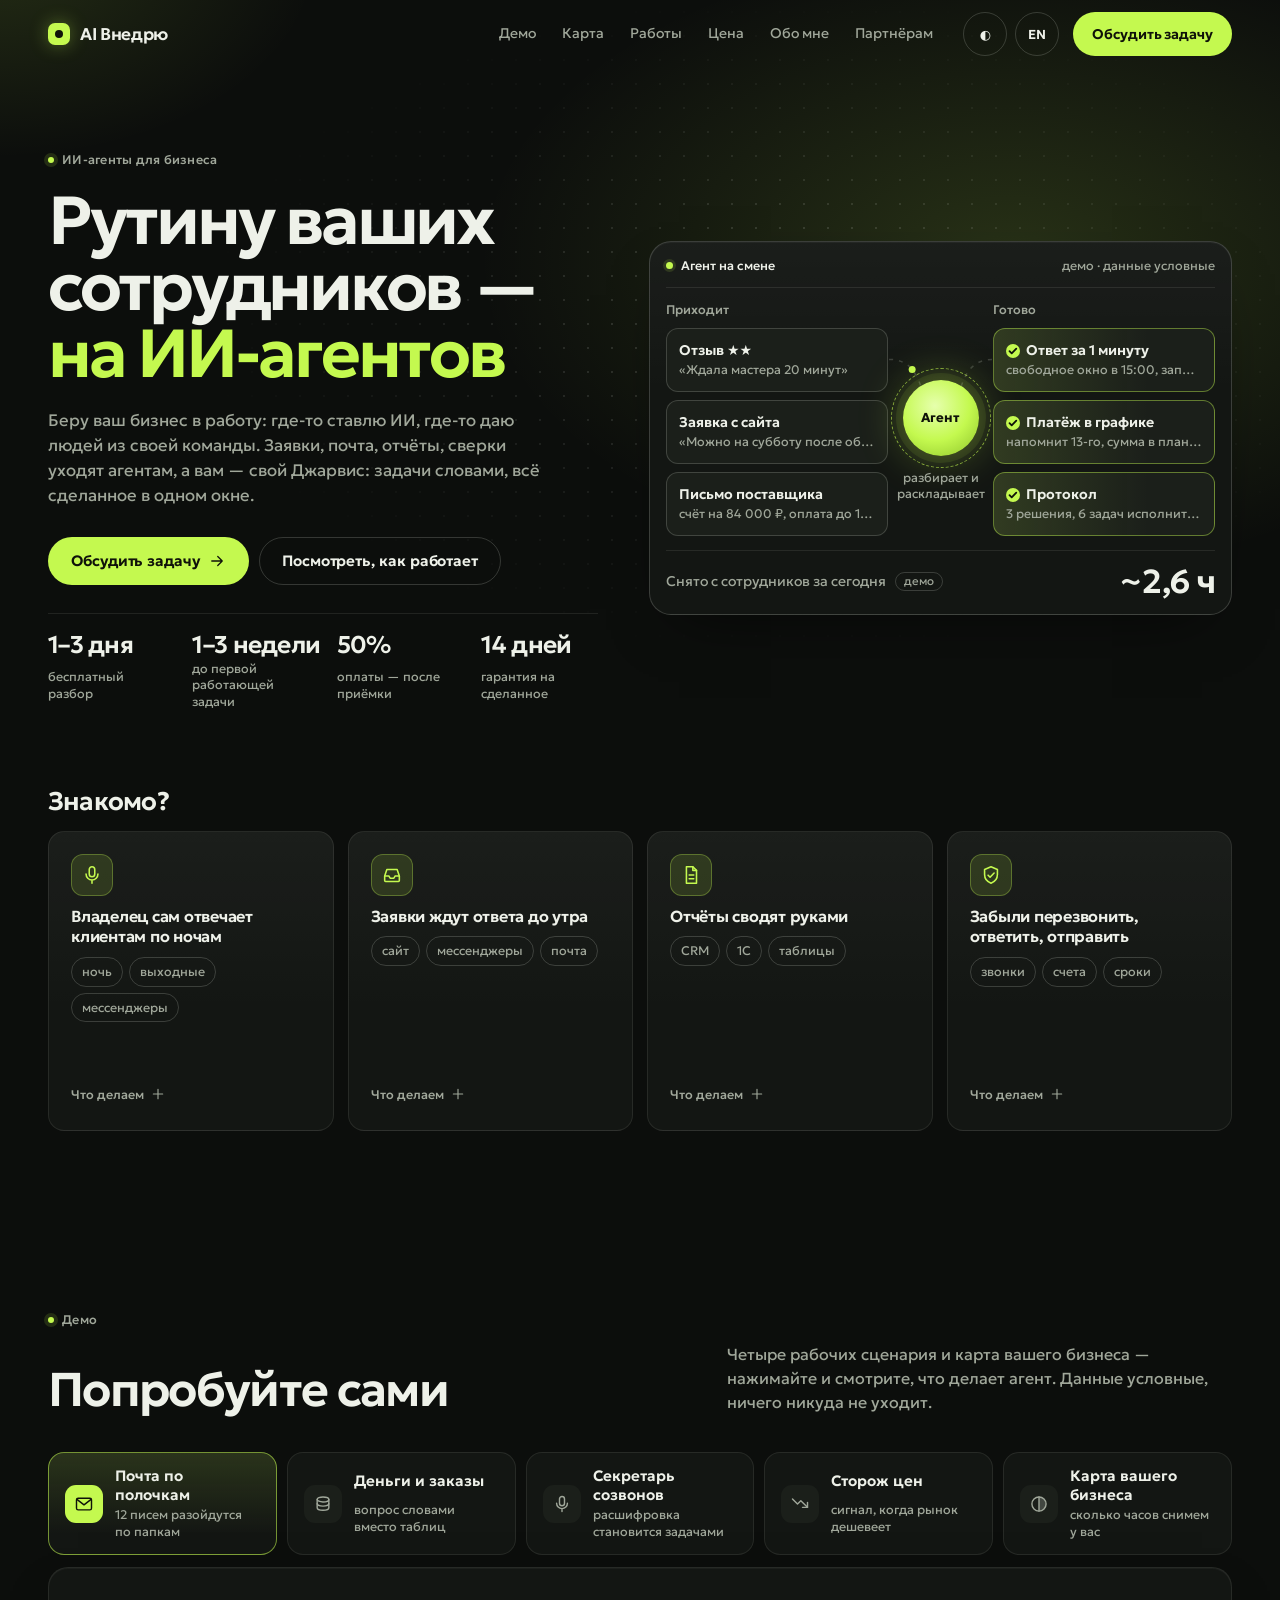
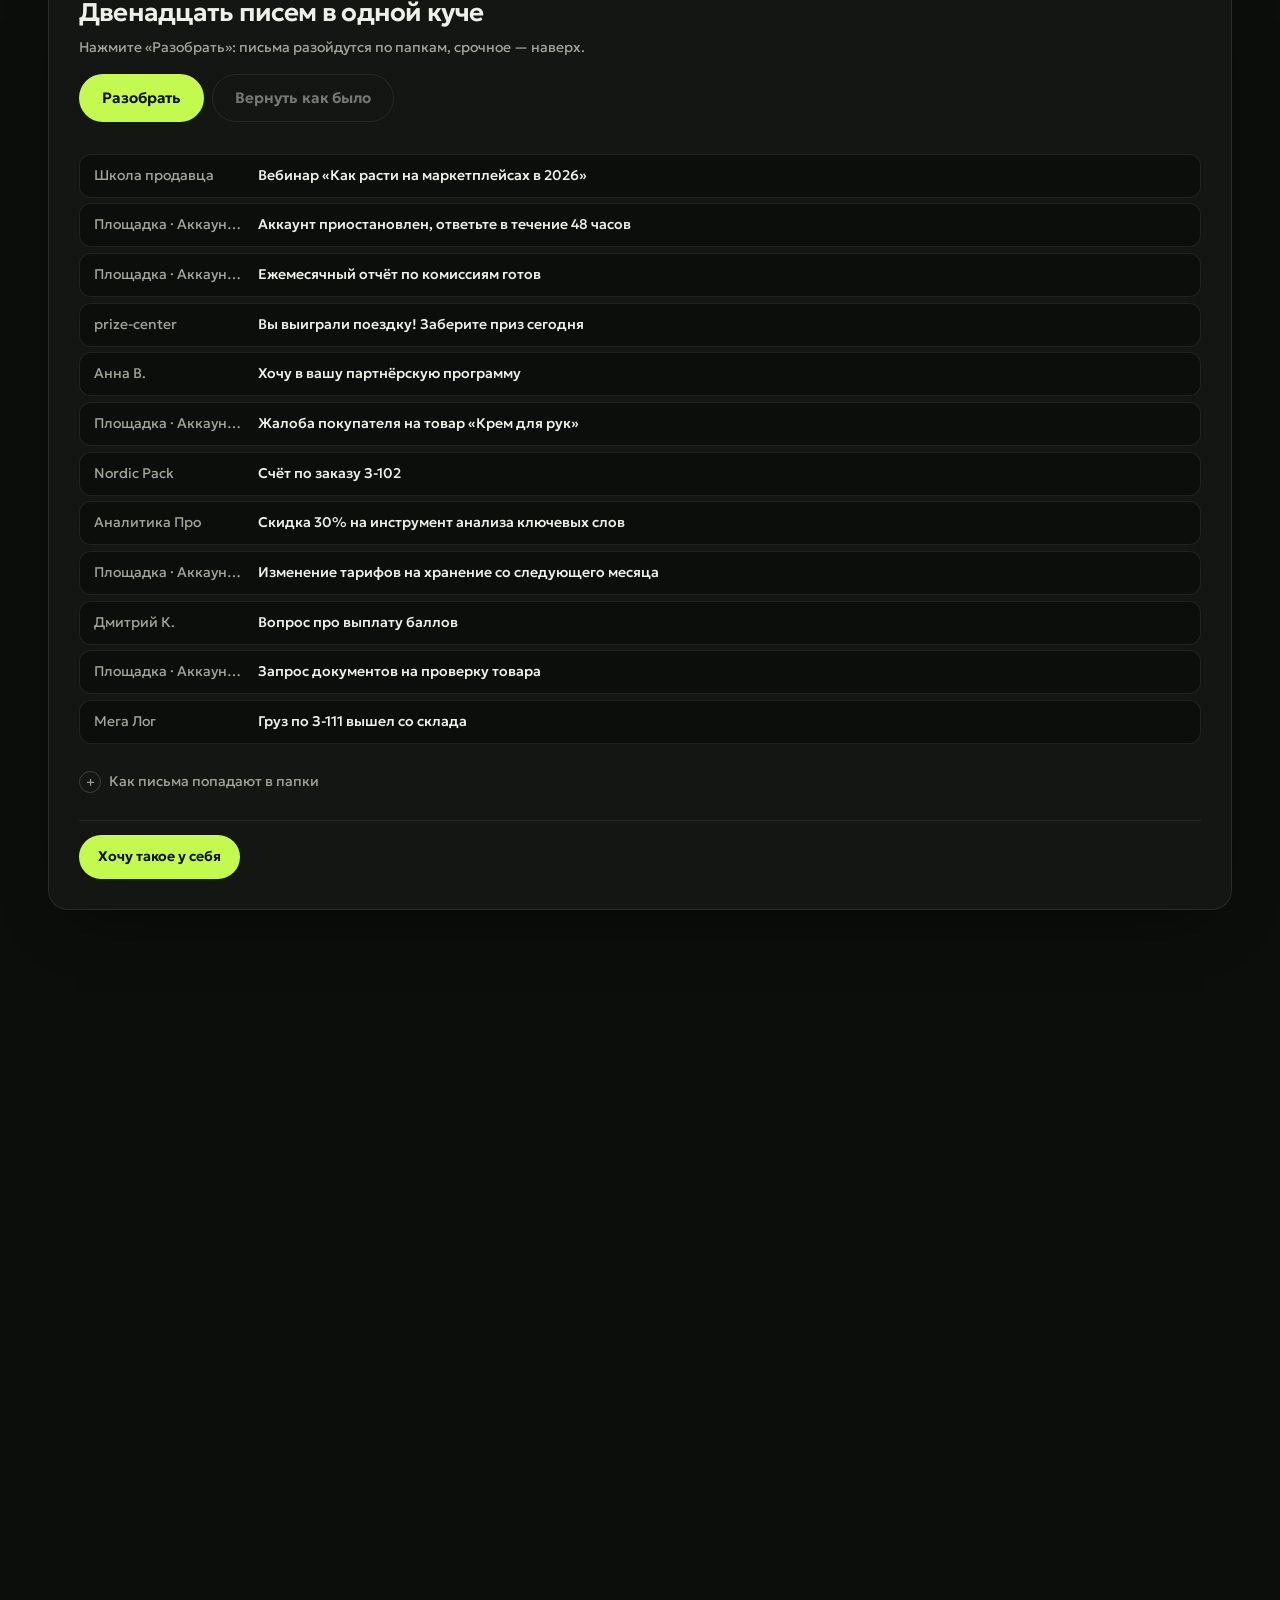
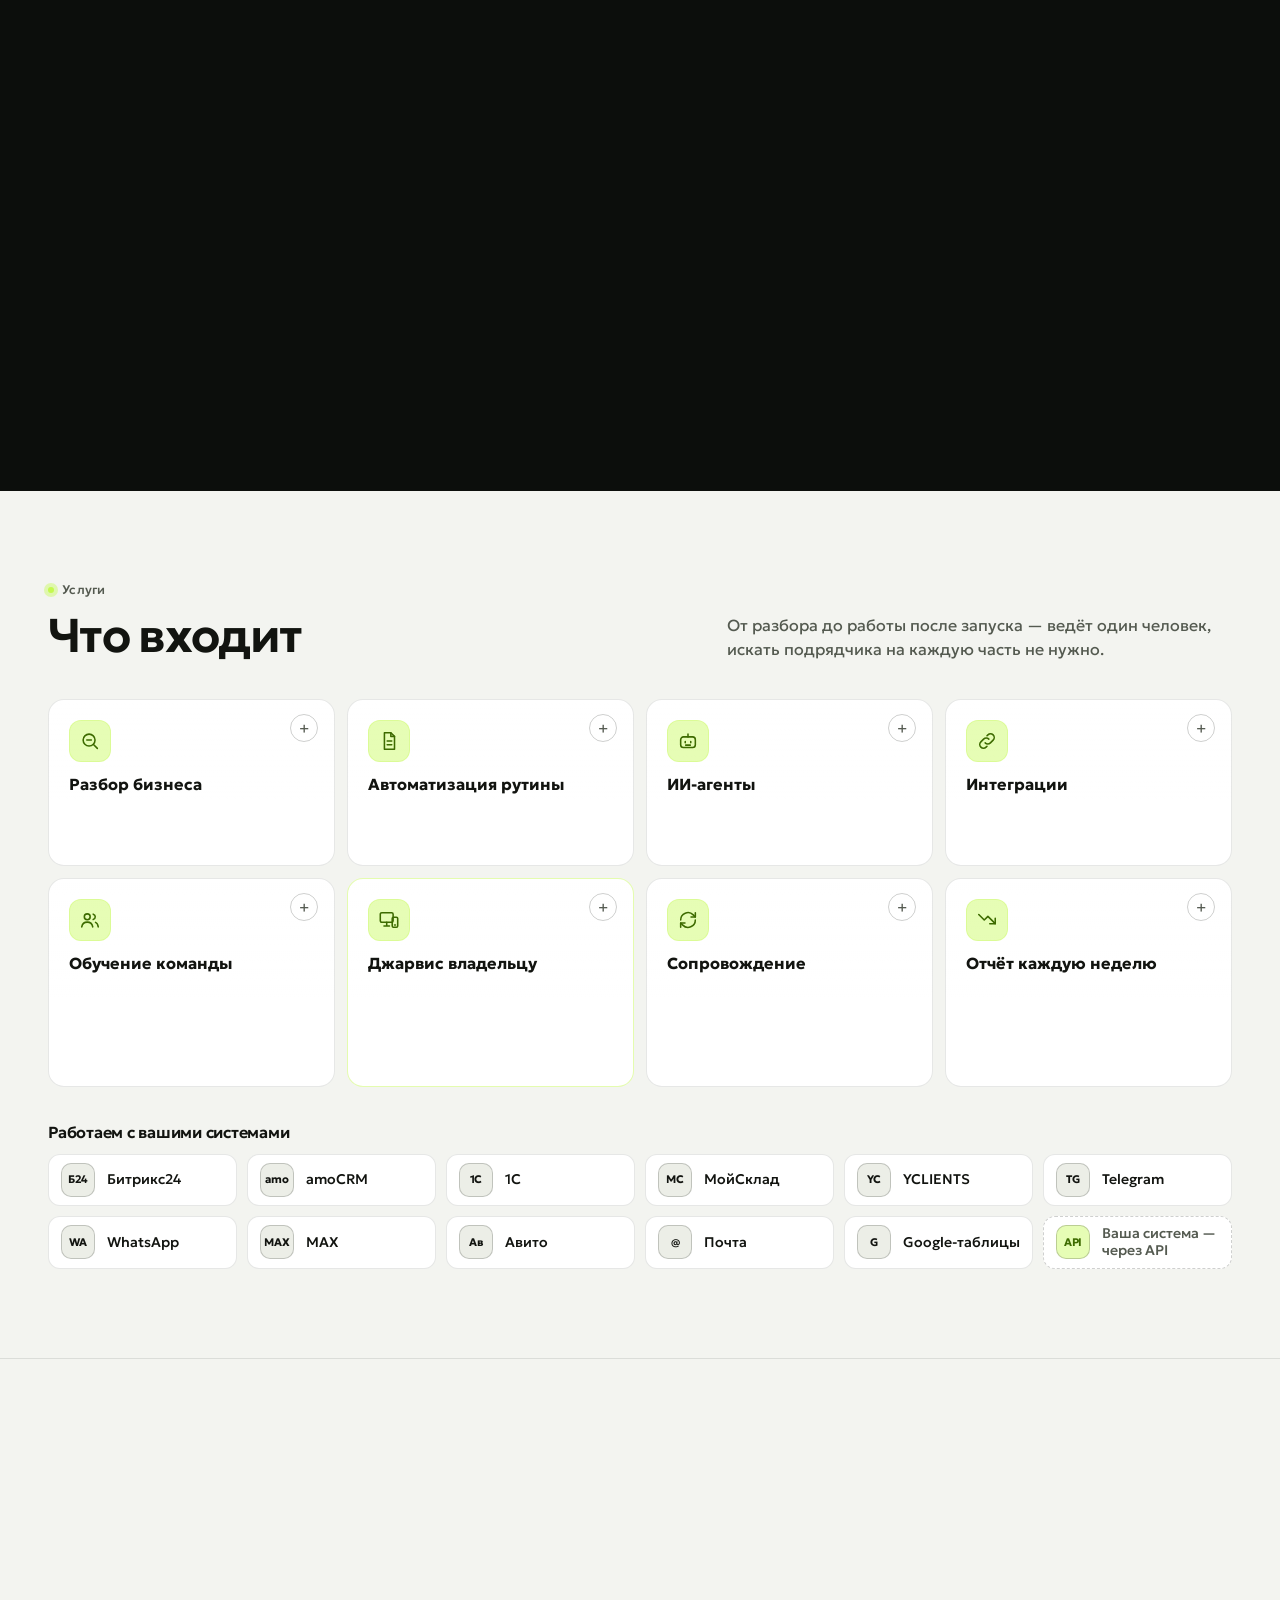
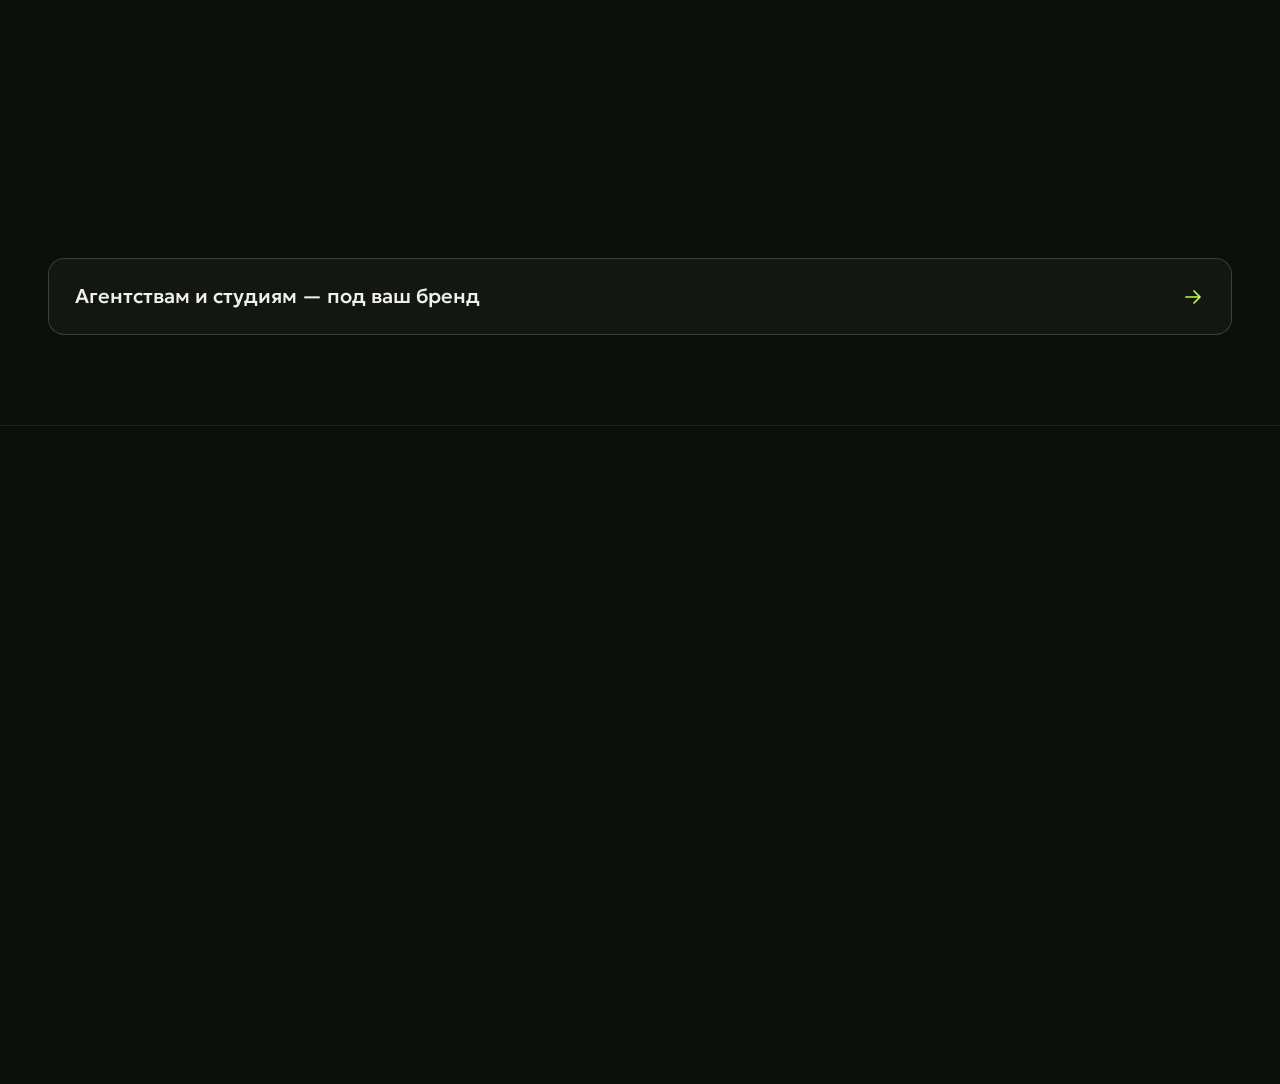
==== commit 687b83c8: "AI Внедрю: новое имя; главная короче, «Партнёрам» отдельной страницей (bizauto 8e9b0c3, штамп принят" ====
--- a/index.html
+++ b/index.html
@@ -7,18 +7,18 @@
 <meta name="theme-color" content="#0c0e0c">
 <meta name="description" content="Снимаю с сотрудников ручную работу: заявки, почта, отчёты, сверки. Без человеческой ошибки, а владельцу — свой Джарвис. Разбор бесплатный.">
 <meta property="og:type" content="website">
-<meta property="og:site_name" content="На автомате">
+<meta property="og:site_name" content="AI Внедрю">
 <meta property="og:url" content="https://xndrexe.github.io/naavtomate/">
 <meta property="og:locale" content="ru_RU">
-<meta property="og:title" content="На автомате — рутину ваших сотрудников на ИИ-агентов">
+<meta property="og:title" content="AI Внедрю — рутину ваших сотрудников на ИИ-агентов">
 <meta property="og:description" content="Снимаю с сотрудников ручную работу: заявки, почта, отчёты, сверки. Без человеческой ошибки, а владельцу — свой Джарвис. Разбор бесплатный.">
 <meta property="og:image" content="https://xndrexe.github.io/naavtomate/og.png">
 <meta property="og:image:width" content="1200">
 <meta property="og:image:height" content="630">
-<meta property="og:image:alt" content="На автомате: рутину ваших сотрудников — на ИИ-агентов">
+<meta property="og:image:alt" content="AI Внедрю: рутину ваших сотрудников — на ИИ-агентов">
 <meta name="twitter:card" content="summary_large_image">
 <script type="application/ld+json">
-{"@context":"https://schema.org","@type":"ProfessionalService","name":"На автомате","alternateName":"Na Avtomate",
+{"@context":"https://schema.org","@type":"ProfessionalService","name":"AI Внедрю","alternateName":"AI Vnedryu",
 "description":"Снимаю с сотрудников ручную работу ИИ-агентами: заявки, почта, отчёты, сверки, протоколы созвонов, сторож цен. Владельцу — свой Джарвис: задачи словами, всё сделанное в одном окне. EN: AI agents take routine work off your staff — leads, email, reports, reconciliations.",
 "areaServed":["RU","Worldwide"],"availableLanguage":["ru","en"],
 "url":"https://t.me/naavtomate_ai_bot?start=site","sameAs":["https://github.com/xndrexe"],
@@ -28,7 +28,7 @@
 {"@type":"Offer","itemOffered":{"@type":"Service","name":"Бизнес под контролем в 9 утра","description":"Каждое утро один отчёт: продажи, остатки и деньги из систем клиента. Срок 2–3 недели. Сумма и срок фиксируются до старта."}},
 {"@type":"Offer","itemOffered":{"@type":"Service","name":"Джарвис владельца","description":"Команда ИИ-агентов под дела владельца и окно, где их видно: задачи словами, ход работы и готовое в одном месте, на телефоне и компьютере."}}]}}
 </script>
-<title data-en="Na Avtomate — AI agents take routine work off your team">На автомате — рутину ваших сотрудников на ИИ-агентов</title>
+<title data-en="AI Vnedryu — AI agents take routine work off your team">AI Внедрю — рутину ваших сотрудников на ИИ-агентов</title>
 <script>(()=>{const r=document.documentElement;r.classList.add('js');try{if(localStorage.getItem('theme')==='light')r.dataset.theme='light'}catch(e){}})()</script>
 <link rel="preload" href="fonts/Geologica-normal-cyrillic-4.woff2" as="font" type="font/woff2" crossorigin>
 <style>
@@ -530,11 +530,6 @@
 @media (max-width:960px){.who{grid-template-columns:1fr}}
 
 /* ---------- Как я работаю, Что входит, Интеграции, Партнёрам (26.11) ---------- */
-.hand{padding:0 0 clamp(28px,3.5vw,48px)}
-.hand-in{position:relative;display:grid;grid-template-columns:minmax(0,.42fr) minmax(0,1fr);gap:16px clamp(24px,4vw,56px);align-items:start;padding:clamp(22px,3vw,36px);border-radius:var(--r);border:1px solid color-mix(in srgb,var(--volt) 40%,transparent);background:radial-gradient(90% 120% at 0% 0%,var(--hi),transparent 60%),var(--bg2);overflow:hidden}
-.hand h2{font-size:var(--l);letter-spacing:-.03em;margin-top:10px}
-.hand .me{font-size:clamp(17px,1.5vw,21px);line-height:1.55;max-width:62ch;text-wrap:pretty}
-@media (max-width:860px){.hand-in{grid-template-columns:1fr}}
 .svc{display:grid;grid-template-columns:repeat(4,minmax(0,1fr));gap:12px}
 .svc li{position:relative;display:grid;align-content:start;gap:8px;padding:20px;border-radius:var(--r);border:1px solid var(--line);background:linear-gradient(180deg,var(--sheen),transparent 60%),var(--bg2);overflow:hidden;transition:border-color .25s}
 .svc li:hover{border-color:var(--line2)}
@@ -573,9 +568,6 @@
 .pcta p b{color:var(--ink)}
 @media (max-width:860px){.part,.pways{grid-template-columns:1fr}}
 
-.hand .hnote{grid-column:2;font-size:var(--s);color:var(--muted);line-height:1.55;padding-top:14px;border-top:1px solid var(--line)}
-.hand .hnote b{color:var(--ink);font-weight:600}
-@media (max-width:860px){.hand .hnote{grid-column:1}}
 .crew{margin-top:22px}
 .crew-h{font-size:var(--xs);color:var(--muted);text-transform:uppercase;letter-spacing:.08em;margin-bottom:10px}
 .crew ul{display:grid;grid-template-columns:repeat(2,minmax(0,1fr));gap:8px}
@@ -670,6 +662,23 @@
 .final small{display:flex;flex-wrap:wrap;justify-content:space-between;gap:10px 24px;margin-top:clamp(48px,6vw,80px);padding-top:18px;border-top:1px solid var(--line);font-size:var(--xs);color:var(--muted)}
 .final small a{color:var(--ink)}
 
+/* ---------- 26.11: длина главной (решения bizauto) ---------- */
+.gal-more{margin-top:14px}
+@media (min-width:1061px){.gal.short .w.big{grid-row:auto}.gal.short .w-8{grid-column:span 2}.gal.short .w.big .w-media,.gal.short .w-8 .w-media{aspect-ratio:16/6.2;min-height:0}}
+@media (max-width:1060px){.gal.short .w-8{grid-column:auto}}
+@media (max-width:1060px){.gal.short .w.big{grid-column:auto}}
+#who .hnote{margin-top:16px;font-size:var(--s);color:var(--muted);line-height:1.55}
+#who .hnote b{color:var(--ink);font-weight:600}
+.plink-s{padding:0 0 var(--gap)}
+.plink{display:flex;align-items:center;justify-content:space-between;gap:16px;padding:22px 26px;border-radius:var(--r);border:1px solid var(--line2);background:var(--bg2);text-decoration:none;font-size:var(--m);font-weight:500;transition:border-color .2s}
+.plink:hover{border-color:var(--accent)}
+.plink .i{color:var(--accent);width:24px;height:24px}
+/* Два светлых экрана в тёмной теме: «Что входит» и «Сколько стоит» */
+:root:not([data-theme=light]) .lite{color-scheme:light;--bg:#f3f4f0;--bg2:#ffffff;--bg3:#eceee7;--ink:#121410;--muted:#545a50;--dim:#73796e;--line:rgba(18,20,16,.1);--line2:rgba(18,20,16,.2);--accent:#3d6b00;--own:#4d7a00;--mk:#121410;--bad:#c2321f;--ok:#2f7d3a;--hi:rgba(196,249,79,.42);--glow:rgba(150,210,30,.2);--sheen:rgba(255,255,255,.7);--shadow:0 1px 2px rgba(18,20,16,.05),0 18px 44px -26px rgba(18,20,16,.28)}
+.lite{background:var(--bg);color:var(--ink)}
+:root[data-theme=light] .lite{background:var(--bg3)}
+.lite+.lite{border-top:1px solid var(--line)}
+
 /* ---------- Появление при прокрутке ---------- */
 .js .rv.in{animation:reveal .7s var(--ease) both}
 .js .rv.d1{animation-delay:.08s}.js .rv.d2{animation-delay:.16s}.js .rv.d3{animation-delay:.24s}
@@ -706,14 +715,14 @@
 
 <header class="hdr" id="topbar">
   <div class="wrap">
-    <a class="brand" href="#top"><i aria-hidden="true"></i><span data-brand-short>На автомате</span></a>
+    <a class="brand" href="#top"><i aria-hidden="true"></i><span data-brand-short>AI Внедрю</span></a>
     <nav class="menu" aria-label="Разделы">
       <a href="#demo" data-en="Demos">Демо</a>
       <a href="#map" data-en="Map">Карта</a>
       <a href="#cases" data-en="Work">Работы</a>
       <a href="#price" data-en="Pricing">Цена</a>
       <a href="#who" data-en="About">Обо мне</a>
-      <a href="#partners" data-en="Partners">Партнёрам</a>
+      <a href="partners/" data-en="Partners">Партнёрам</a>
     </nav>
     <button type="button" class="ibtn tl" id="themeBtn" data-theme-btn aria-label="Светлая тема" title="Светлая тема">◐</button>
     <button type="button" class="ibtn tl" id="langBtn" data-lang-btn aria-label="Switch to English">EN</button>
@@ -728,7 +737,7 @@
   <a href="#price" data-en="Pricing">Цена</a>
   <a href="#services" data-en="Services">Что входит</a>
   <a href="#who" data-en="About">Обо мне</a>
-  <a href="#partners" data-en="Partners">Партнёрам</a>
+  <a href="partners/" data-en="Partners">Партнёрам</a>
   <div class="row">
     <button type="button" class="ibtn" data-theme-btn aria-label="Светлая тема">◐</button>
     <button type="button" class="ibtn" data-lang-btn aria-label="Switch to English">EN</button>
@@ -784,16 +793,6 @@
         <span><span data-en="Taken off your staff today">Снято с сотрудников за сегодня</span> <small data-en="demo">демо</small></span>
         <b id="scN">~2,6 ч</b>
       </div>
-    </div>
-  </div>
-</section>
-
-<section class="hand" id="hand" lang="ru" aria-labelledby="hand-h">
-  <div class="wrap">
-    <div class="hand-in rv">
-      <div><p class="kick">Люди + ИИ, веду за руку</p><h2 id="hand-h">Как я работаю</h2></div>
-      <p class="me">Я беру ваш бизнес в работу сам или с командой исполнителей. Разбираю, где теряются время и деньги, внедряю автоматизацию и ИИ-агентов, учу ваших людей ими пользоваться и остаюсь на связи после запуска. Захотите — подключу вам своего ИИ-ассистента Джарвиса.</p>
-      <p class="hnote"><b>Спорное — человеку на проверку, а не в автоматику.</b> Деньги и отправку клиентам ИИ без вашего сотрудника не делает.</p>
     </div>
   </div>
 </section>
@@ -969,19 +968,19 @@
     <noscript><ul class="static-cases">
       <li><b>Джарвис: все агенты и задачи в одном окне</b> (свои системы). Владелец сам держит в голове все задачи, напоминания и кто что делает.</li>
       <li><b>Поддержка, которая отвечает по фактам и сама следит за сервисом</b> (IT-сервис). Разбирает заявки по логам и живым замерам, отвечает клиенту и круглосуточно следит за сервисом.</li>
+      <li><b>Секретарь созвонов</b> (свои системы). Встречи переносят и отменяют, договорённости со созвона теряются, «созвонимся на неделе» так и висит.</li>
+      <li><b>Разведчик заказов с бирж</b> (свои системы). Я беру заказы на биржах фриланса. Объявлений сотни в день, половина — спам, развод или не по профилю. Пока листаешь руками, хороший заказ забирают другие.</li>
       <li><b>Аналитика блогеров по всем площадкам</b> (торговая компания). Компания работала с десятками блогеров на YouTube, TikTok и Instagram. Цифры сводили руками в таблицах, а что именно в ролике сработало, оставалось догадкой.</li>
       <li><b>Партнёрская программа для блогеров</b> (торговая компания). Компания хотела продавать через блогеров, но заявки, ссылки и выплаты вести было негде.</li>
       <li><b>Закупки и деньги в одном окне</b> (торговая компания). Раскладывает оплаты поставщикам по неделям, кнопка «оплачено» сама пересчитывает суммы.</li>
       <li><b>Почта всех рабочих ящиков и аккаунтов по полочкам</b> (торговая компания). Собирает письма всех аккаунтов из общего ящика и раскладывает по теме: блокировки, жалобы, возвраты, вопросы покупателей.</li>
-      <li><b>Секретарь созвонов</b> (свои системы). Встречи переносят и отменяют, договорённости со созвона теряются, «созвонимся на неделе» так и висит.</li>
       <li><b>Сторож товаров и цен</b> (торговая компания). Следит за своими товарами и ценами на рынке: новый продавец, блокировка карточки, смена цены.</li>
-      <li><b>Разведчик заказов с бирж</b> (свои системы). Я беру заказы на биржах фриланса. Объявлений сотни в день, половина — спам, развод или не по профилю. Пока листаешь руками, хороший заказ забирают другие.</li>
     </ul></noscript>
     <!-- STATIC-CASES:END -->
   </div>
 </section>
 
-<section id="services" lang="ru">
+<section id="services" class="lite" lang="ru">
   <div class="wrap">
     <div class="sec-head">
       <p class="kick">Услуги</p>
@@ -1018,7 +1017,7 @@
   </div>
 </section>
 
-<section id="price">
+<section id="price" class="lite">
   <span id="how" aria-hidden="true"></span>
   <div class="wrap">
     <div class="sec-head">
@@ -1073,15 +1072,17 @@
 <section id="who">
   <div class="wrap who">
     <div class="rv">
-      <p class="kick">Кто делает</p>
-      <h2>От разбора до сдачи</h2>
-      <p class="txt">Строю ИИ-системы, которые показаны выше. Работаю со своей командой исполнителей и ИИ-агентов, за результат отвечаю лично.</p>
+      <span id="hand" aria-hidden="true"></span>
+      <p class="kick">Люди + ИИ, веду за руку</p>
+      <h2>Как я работаю</h2>
+      <p class="txt">Я беру ваш бизнес в работу сам или с командой исполнителей. Разбираю, где теряются время и деньги, внедряю автоматизацию и ИИ-агентов, учу ваших людей ими пользоваться и остаюсь на связи после запуска. Захотите — подключу вам своего ИИ-ассистента Джарвиса.</p>
       <ol class="stages" lang="ru" aria-label="Этапы и сроки">
         <li><b>Разбор</b><em>1–3 дня, бесплатно</em></li>
         <li><b>Сборка</b><em>1–3 недели</em></li>
         <li><b>Проверка на ваших данных</b><em>3–5 дней</em></li>
         <li class="go"><b>Запуск и сопровождение</b></li>
       </ol>
+      <p class="hnote"><b>Спорное — человеку на проверку, а не в автоматику.</b> Деньги и отправку клиентам ИИ без вашего сотрудника не делает.</p>
       <div class="crew" lang="ru">
         <p class="crew-h">Кто в команде</p>
         <ul>
@@ -1120,39 +1121,8 @@
   </div>
 </section>
 
-<section id="partners" lang="ru">
-  <div class="wrap">
-    <div class="sec-head">
-      <p class="kick">Партнёрам</p>
-      <h2>Делаем ИИ-задачи под ваш бренд</h2>
-      <p class="sub">Интеграторам Битрикс24 и amoCRM, франчайзи 1С, веб- и IT-студиям. У вас уже есть клиенты, они просят «добавить ИИ», а свободных рук на такие задачи нет.</p>
-    </div>
-    <div class="part">
-      <article class="plan glowy rv" data-tilt>
-        <div class="top"><span class="lab">Познакомить</span><span class="term">разово</span></div>
-        <p class="big">10%<small>с первого оплаченного заказа</small></p>
-        <p class="d">Не хотите вести клиента сами — просто познакомьте нас.</p>
-      </article>
-      <article class="plan feat glowy rv d1" data-tilt>
-        <div class="top"><span class="lab">Под вашим брендом</span><span class="term">белая этикетка</span></div>
-        <p class="big">25%<small>остаются вам</small></p>
-        <p class="d">Цену клиенту ставите вы. Нам платите 75% нашей цены для клиента.</p>
-      </article>
-    </div>
-    <details class="pdet">
-      <summary>Все условия: кто ведёт клиента, гарантия, оплата</summary>
-      <ul class="pdl"><li>с заказа дешевле 40 000 ₽ — ровно 10%</li><li>с заказа от 40 000 ₽ — не меньше 5 000 и не больше 15 000 ₽</li><li>с клиентом общаетесь вы, под своим брендом; если нужно, выходим на созвон как ваш технический специалист</li><li>делаем, сдаём вам, вы сдаёте клиенту; доступы, настройки и инструкция остаются у клиента</li><li>ваших клиентов напрямую не берём и не пишем им; можем подписать соглашение о конфиденциальности</li></ul>
-<div class="pways">
-      <p><b>Что делаем:</b> бот заявок, разбор почты и документов, отчёт к 9 утра, связки CRM, 1С и мессенджеров.</p>
-      <p><b>Гарантия 14 дней:</b> ошибки в нашей работе правим без доплаты.</p>
-      <p><b>Оплата:</b> половина до начала, половина при сдаче. Договор, акт, чек.</p>
-    </div>
-    </details>
-    <div class="pcta rv">
-      <p><b>Пришлите задачу клиента своими словами.</b> За 1–2 рабочих дня ответим: что сделаем, срок, цена для вас.</p>
-      <a class="btn primary" href="https://t.me/naavtomate_ai_bot?start=partner" rel="noopener"><span>Стать партнёром</span><svg class="i" aria-hidden="true"><use href="#i-arrow"/></svg></a>
-    </div>
-  </div>
+<section class="plink-s" id="partners" lang="ru">
+  <div class="wrap"><a class="plink" href="partners/"><span>Агентствам и студиям — под ваш бренд</span><svg class="i" aria-hidden="true"><use href="#i-arrow"/></svg></a></div>
 </section>
 
 </main>
@@ -1174,7 +1144,7 @@
       <p>Разбор бесплатный и ни к чему не обязывает.</p>
       <a class="btn primary" data-tg href="https://t.me/naavtomate_ai_bot?start=site" rel="noopener"><span>Прислать сайт на разбор</span><svg class="i" aria-hidden="true"><use href="#i-arrow"/></svg></a>
     </div>
-    <small><span data-brand>На автомате</span><span>Telegram <a data-tg href="https://t.me/naavtomate_ai_bot?start=site" rel="noopener">@naavtomate_ai_bot</a></span></small>
+    <small><span data-brand>AI Внедрю</span><span>Telegram <a data-tg href="https://t.me/naavtomate_ai_bot?start=site" rel="noopener">@naavtomate_ai_bot</a></span></small>
   </div>
 </footer>
 
@@ -1186,7 +1156,7 @@
 <script>
 'use strict';
 /* Название бренда — менять только здесь (шапка берёт часть до « · ») */
-const BRAND_NAME = 'На автомате';
+const BRAND_NAME = 'AI Внедрю';
 const TG_LINK = 'https://t.me/naavtomate_ai_bot?start=site';
 
 (() => { const v = document.getElementById('jarvisVid'), b = document.getElementById('jarvisPlay'); const go = () => { b.hidden = true; v.controls = true; }; b.addEventListener('click', () => { go(); v.play().catch(() => {}); }); v.addEventListener('play', go); })();
@@ -2024,7 +1994,8 @@
   };
   const CAT = { 1: 'Финансы', 2: 'Почта', 3: 'Продажи', 4: 'Мониторинг', 6: 'Аналитика', 8: 'Поддержка', 9: 'Созвоны', 10: 'Заявки', 11: 'Управление' };
   // бенто 4×3 без дыр: Джарвис — большая плитка 2×2, остальные по одной
-  const ORDER = [11, 8, 6, 3, 1, 2, 9, 4, 10];
+  const ORDER = [11, 8, 9, 10, 6, 3, 1, 2, 4];
+  const SHOWN = 6; // остальные — под «Показать все» (кейсы торговой компании последними)
   const byN = n => C.find(c => c.n === n);
   const box = $('#casesBox'), dlg = $('#caseDlg'), body = $('#dlgB');
 
@@ -2073,7 +2044,14 @@
   $('#dlgX').addEventListener('click', close);
   dlg.addEventListener('click', e => { if (e.target === dlg) close(); });
 
-  ORDER.map(byN).forEach(c => box.appendChild(tile(c)));
+  ORDER.map(byN).forEach((c, k) => { const t = tile(c); if (k >= SHOWN) { t.classList.add('extra'); t.hidden = true; } box.appendChild(t); });
+  if (ORDER.length > SHOWN) {
+    box.classList.add('short');
+    const more = el('button', 'btn gal-more'); more.type = 'button';
+    more.textContent = `Показать все ${ORDER.length}`;
+    more.addEventListener('click', () => { box.querySelectorAll('.extra').forEach(t => { t.hidden = false; }); box.classList.remove('short'); more.remove(); box.querySelector('.extra .w-open')?.focus(); });
+    box.after(more);
+  }
   // играет только один ролик за раз
   document.addEventListener('play', e => { document.querySelectorAll('video').forEach(o => { if (o !== e.target) o.pause(); }); }, true);
 })();
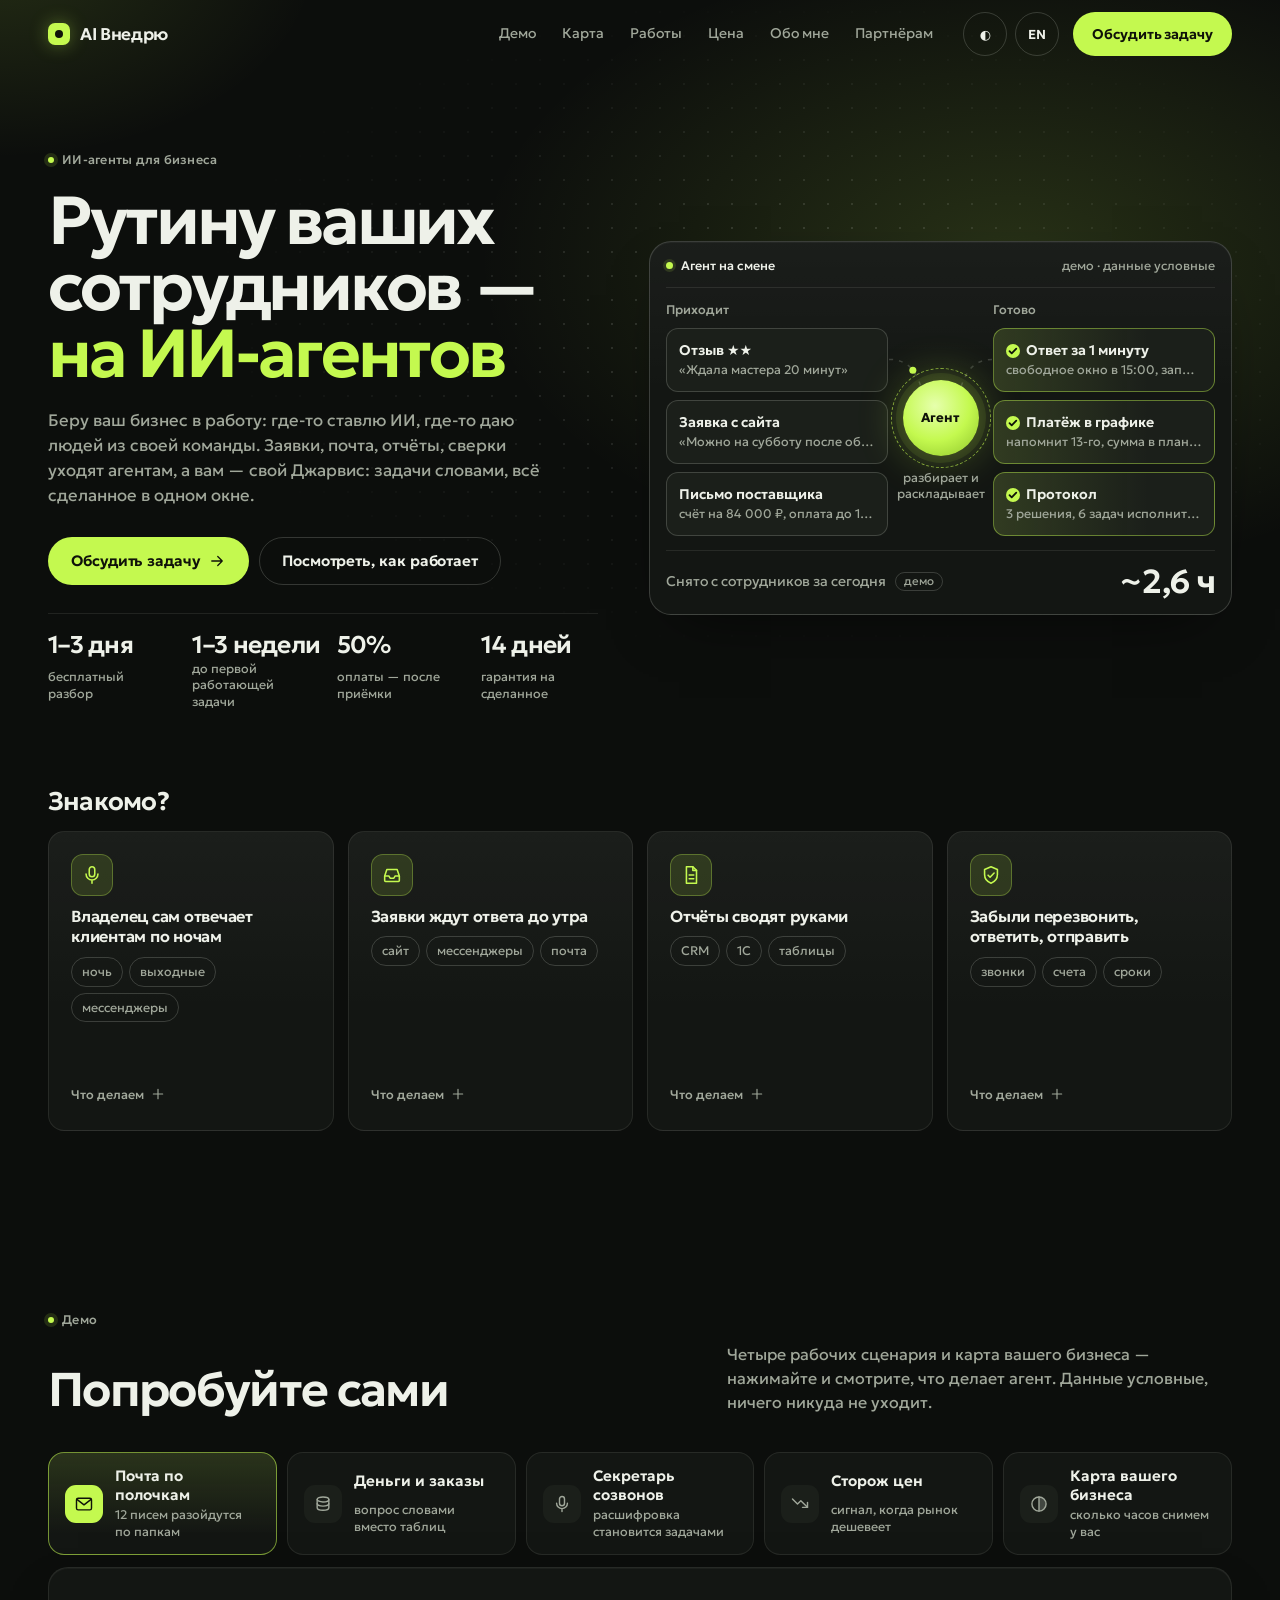
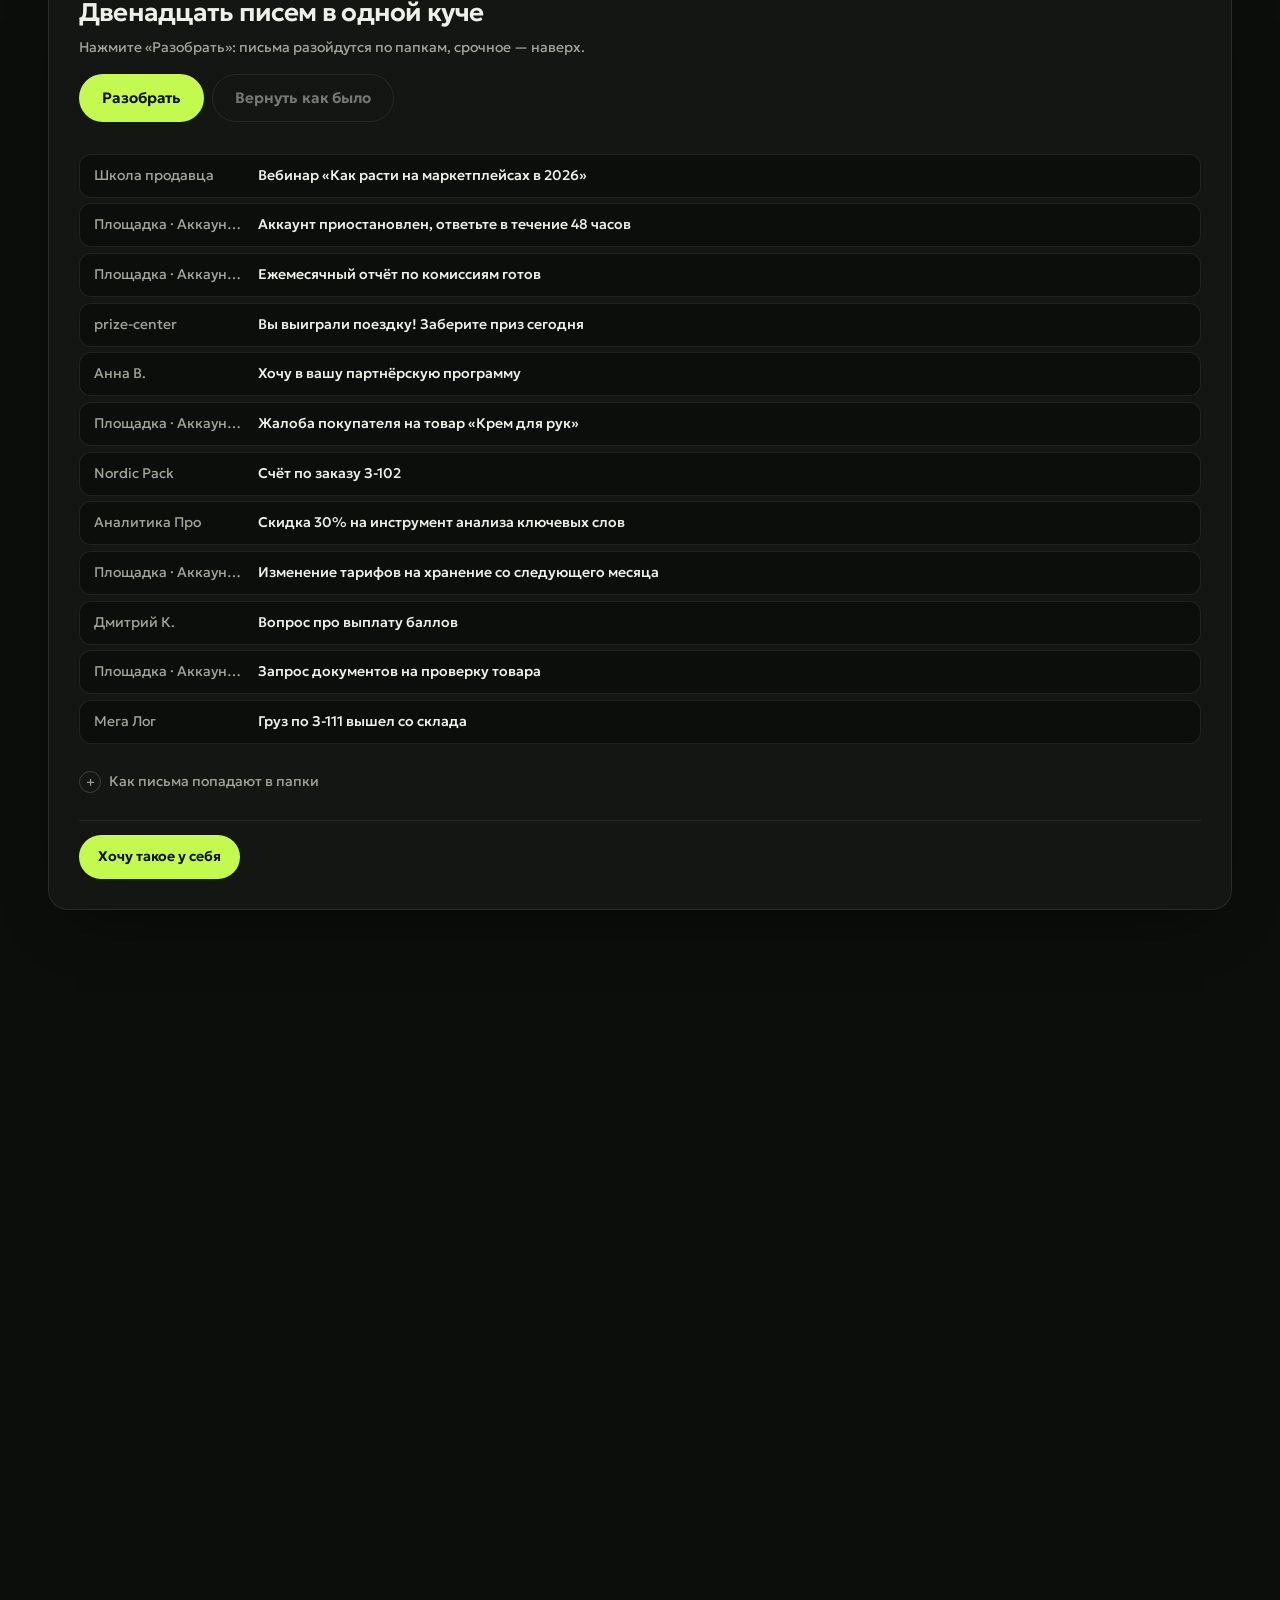
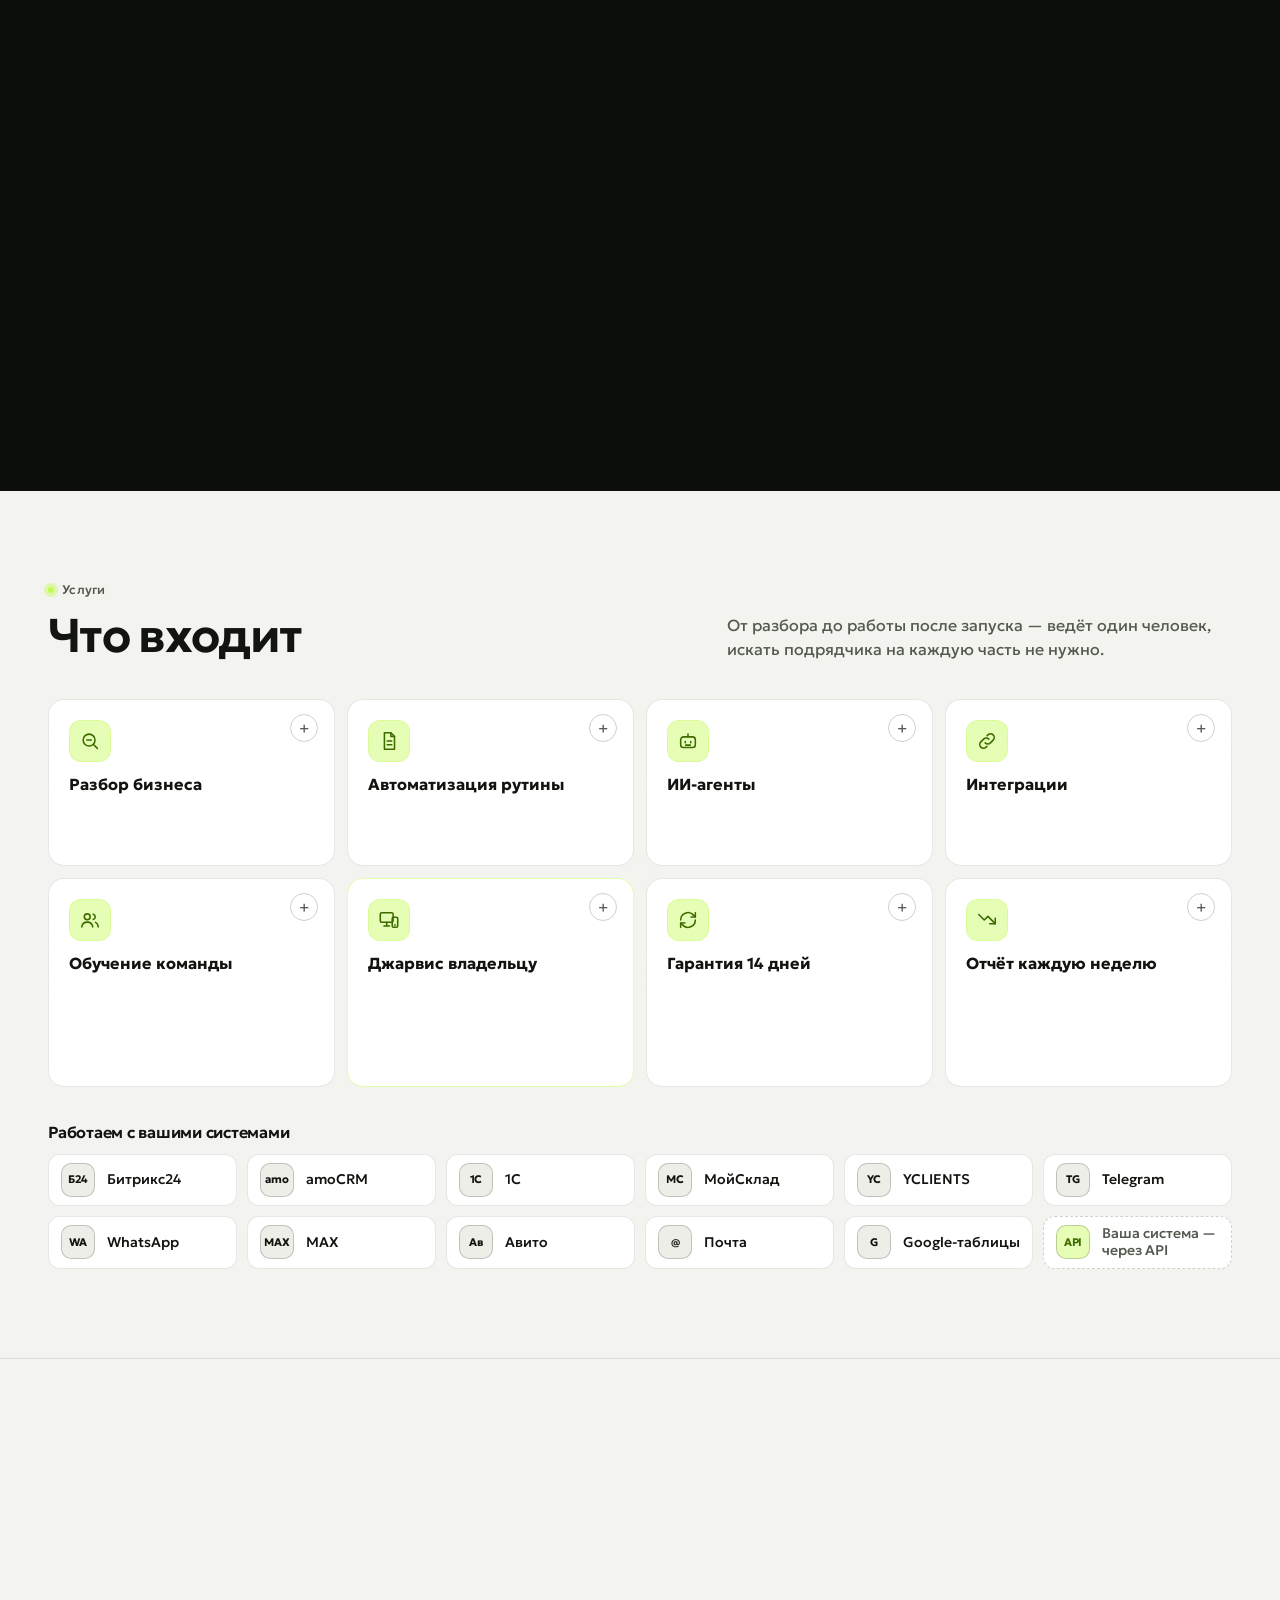
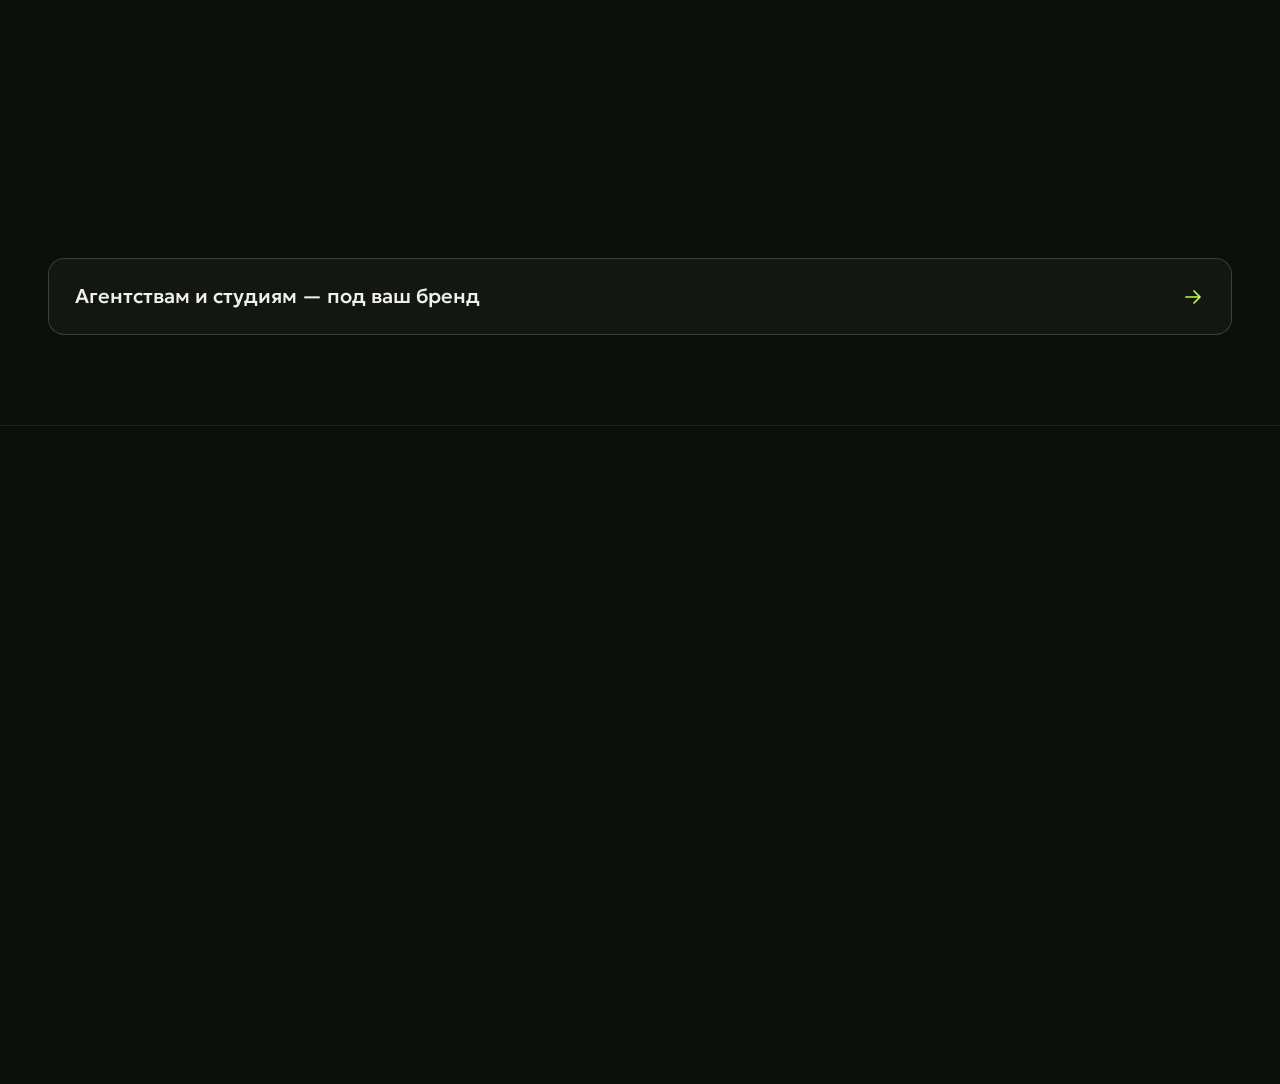
==== commit 06815050: "гарантия 14 дней вместо «Сопровождения» (bizauto 177a0f4)" ====
--- a/index.html
+++ b/index.html
@@ -994,7 +994,7 @@
       <li tabindex="0"><span class="ic" aria-hidden="true"><svg class="i"><use href="#i-link"/></svg></span><b>Интеграции</b><span class="d">Связываем CRM, 1С, таблицы, мессенджеры и почту.</span></li>
       <li tabindex="0"><span class="ic" aria-hidden="true"><svg class="i"><use href="#i-team"/></svg></span><b>Обучение команды</b><span class="d">Показываю сотрудникам, как работать с новым.</span></li>
       <li class="jv" tabindex="0"><span class="ic" aria-hidden="true"><svg class="i"><use href="#i-jarvis"/></svg></span><b>Джарвис владельцу</b><span class="d">Личный ИИ-ассистент: задачи, сводки, напоминания. Часы владельца — тоже деньги.</span></li>
-      <li tabindex="0"><span class="ic" aria-hidden="true"><svg class="i"><use href="#i-loop"/></svg></span><b>Сопровождение</b><span class="d">Слежу за работой после запуска и дорабатываю.</span></li>
+      <li tabindex="0"><span class="ic" aria-hidden="true"><svg class="i"><use href="#i-loop"/></svg></span><b>Гарантия 14 дней</b><span class="d">После запуска бесплатно чиню сбои в сделанном.</span></li>
       <li tabindex="0"><span class="ic" aria-hidden="true"><svg class="i"><use href="#i-trend"/></svg></span><b>Отчёт каждую неделю</b><span class="d">Что сделано и сколько часов рутины снято — в цифрах, а не в обещаниях. Сводку может собирать Джарвис.</span></li>
     </ul>
     <div class="integ-w" id="integrations">
@@ -1075,12 +1075,12 @@
       <span id="hand" aria-hidden="true"></span>
       <p class="kick">Люди + ИИ, веду за руку</p>
       <h2>Как я работаю</h2>
-      <p class="txt">Я беру ваш бизнес в работу сам или с командой исполнителей. Разбираю, где теряются время и деньги, внедряю автоматизацию и ИИ-агентов, учу ваших людей ими пользоваться и остаюсь на связи после запуска. Захотите — подключу вам своего ИИ-ассистента Джарвиса.</p>
+      <p class="txt">Я беру ваш бизнес в работу сам или с командой исполнителей. Разбираю, где теряются время и деньги, внедряю автоматизацию и ИИ-агентов, учу ваших людей ими пользоваться и 14 дней после запуска бесплатно чиню сбои. Захотите — подключу вам своего ИИ-ассистента Джарвиса.</p>
       <ol class="stages" lang="ru" aria-label="Этапы и сроки">
         <li><b>Разбор</b><em>1–3 дня, бесплатно</em></li>
         <li><b>Сборка</b><em>1–3 недели</em></li>
         <li><b>Проверка на ваших данных</b><em>3–5 дней</em></li>
-        <li class="go"><b>Запуск и сопровождение</b></li>
+        <li class="go"><b>Запуск и гарантия 14 дней</b></li>
       </ol>
       <p class="hnote"><b>Спорное — человеку на проверку, а не в автоматику.</b> Деньги и отправку клиентам ИИ без вашего сотрудника не делает.</p>
       <div class="crew" lang="ru">
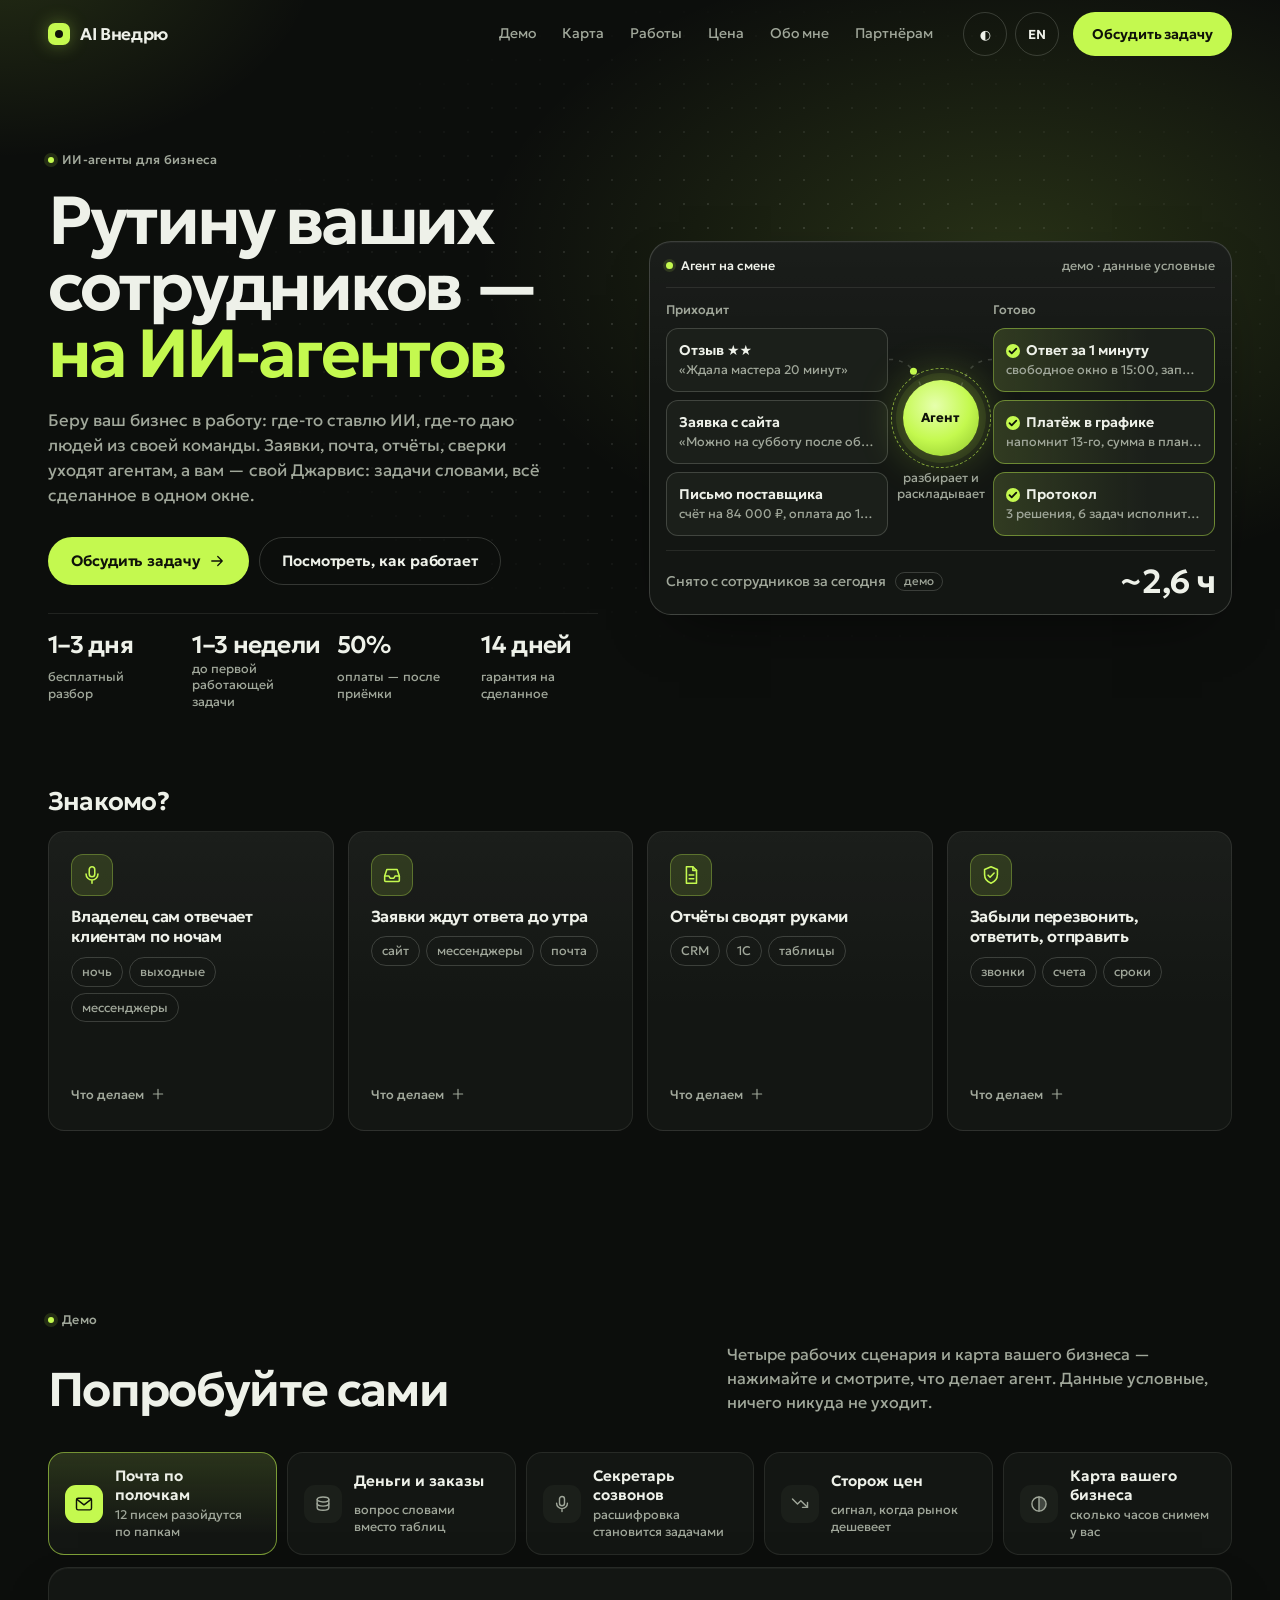
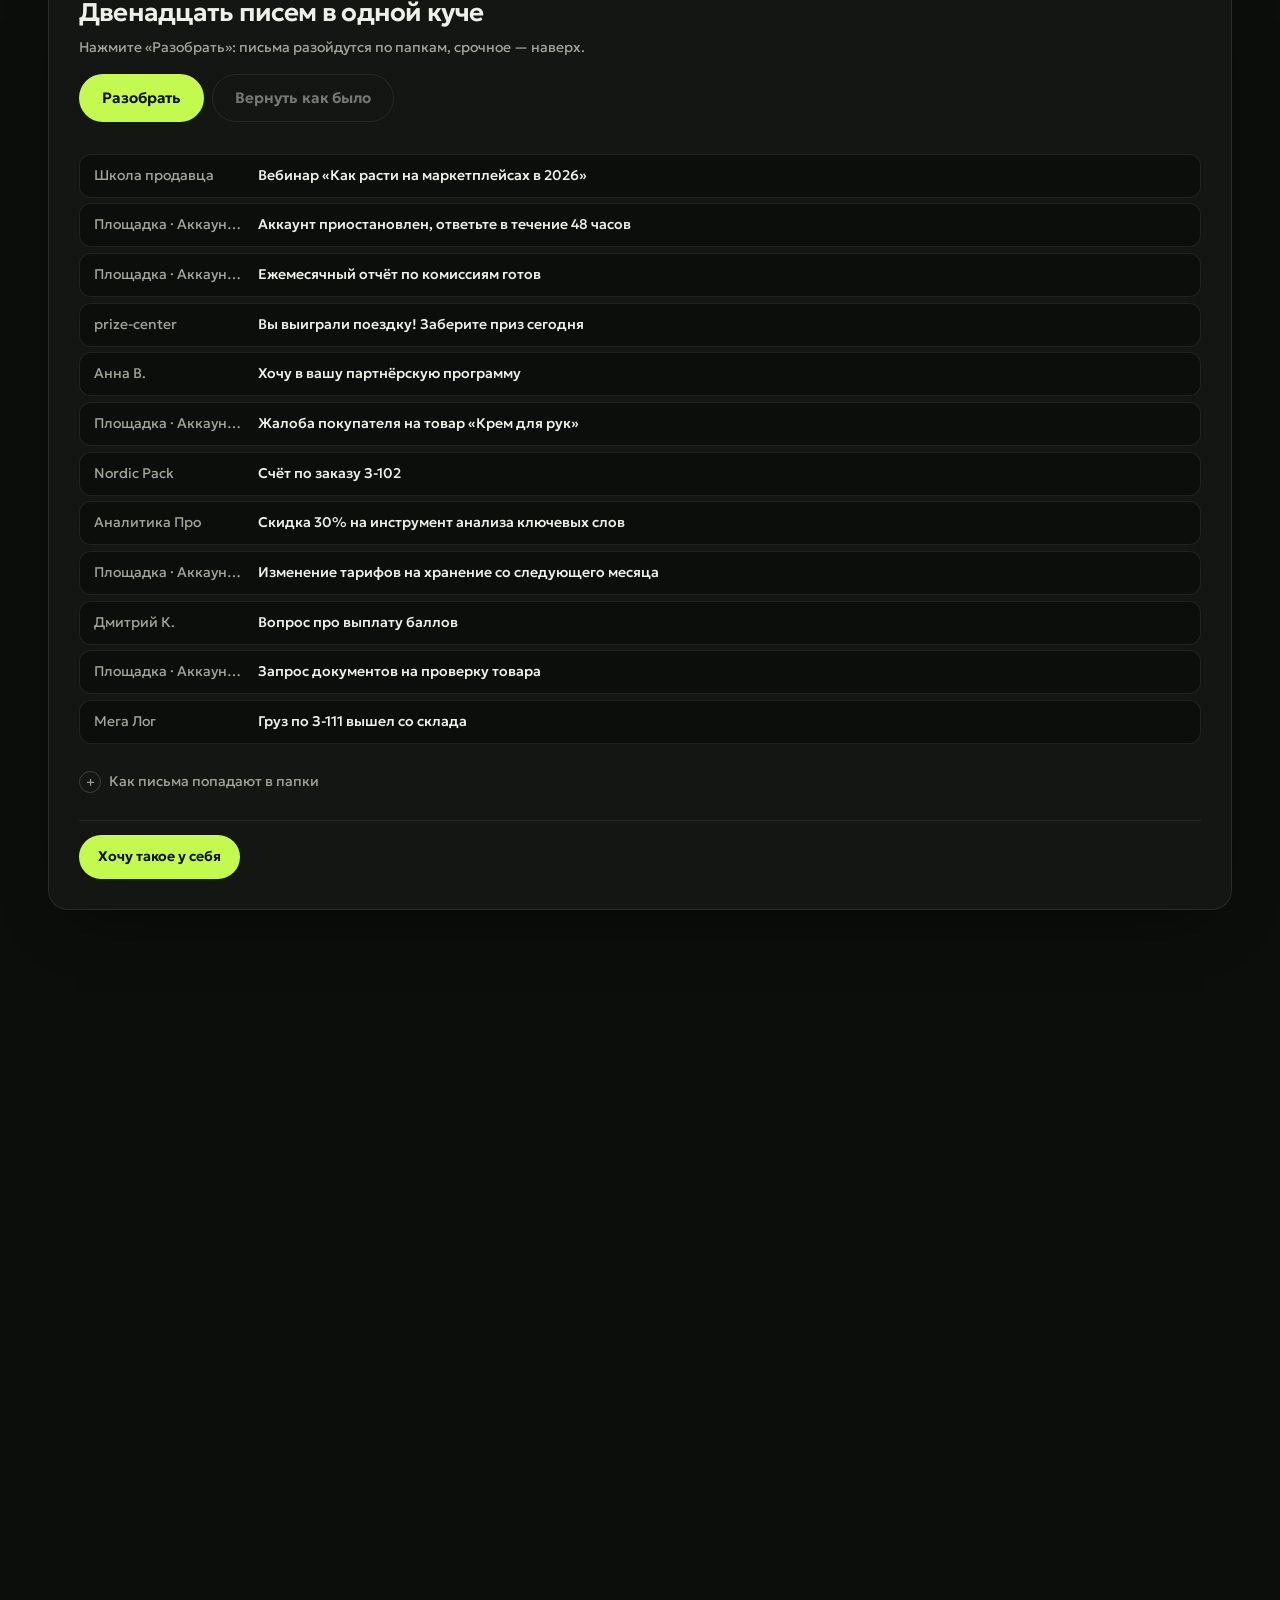
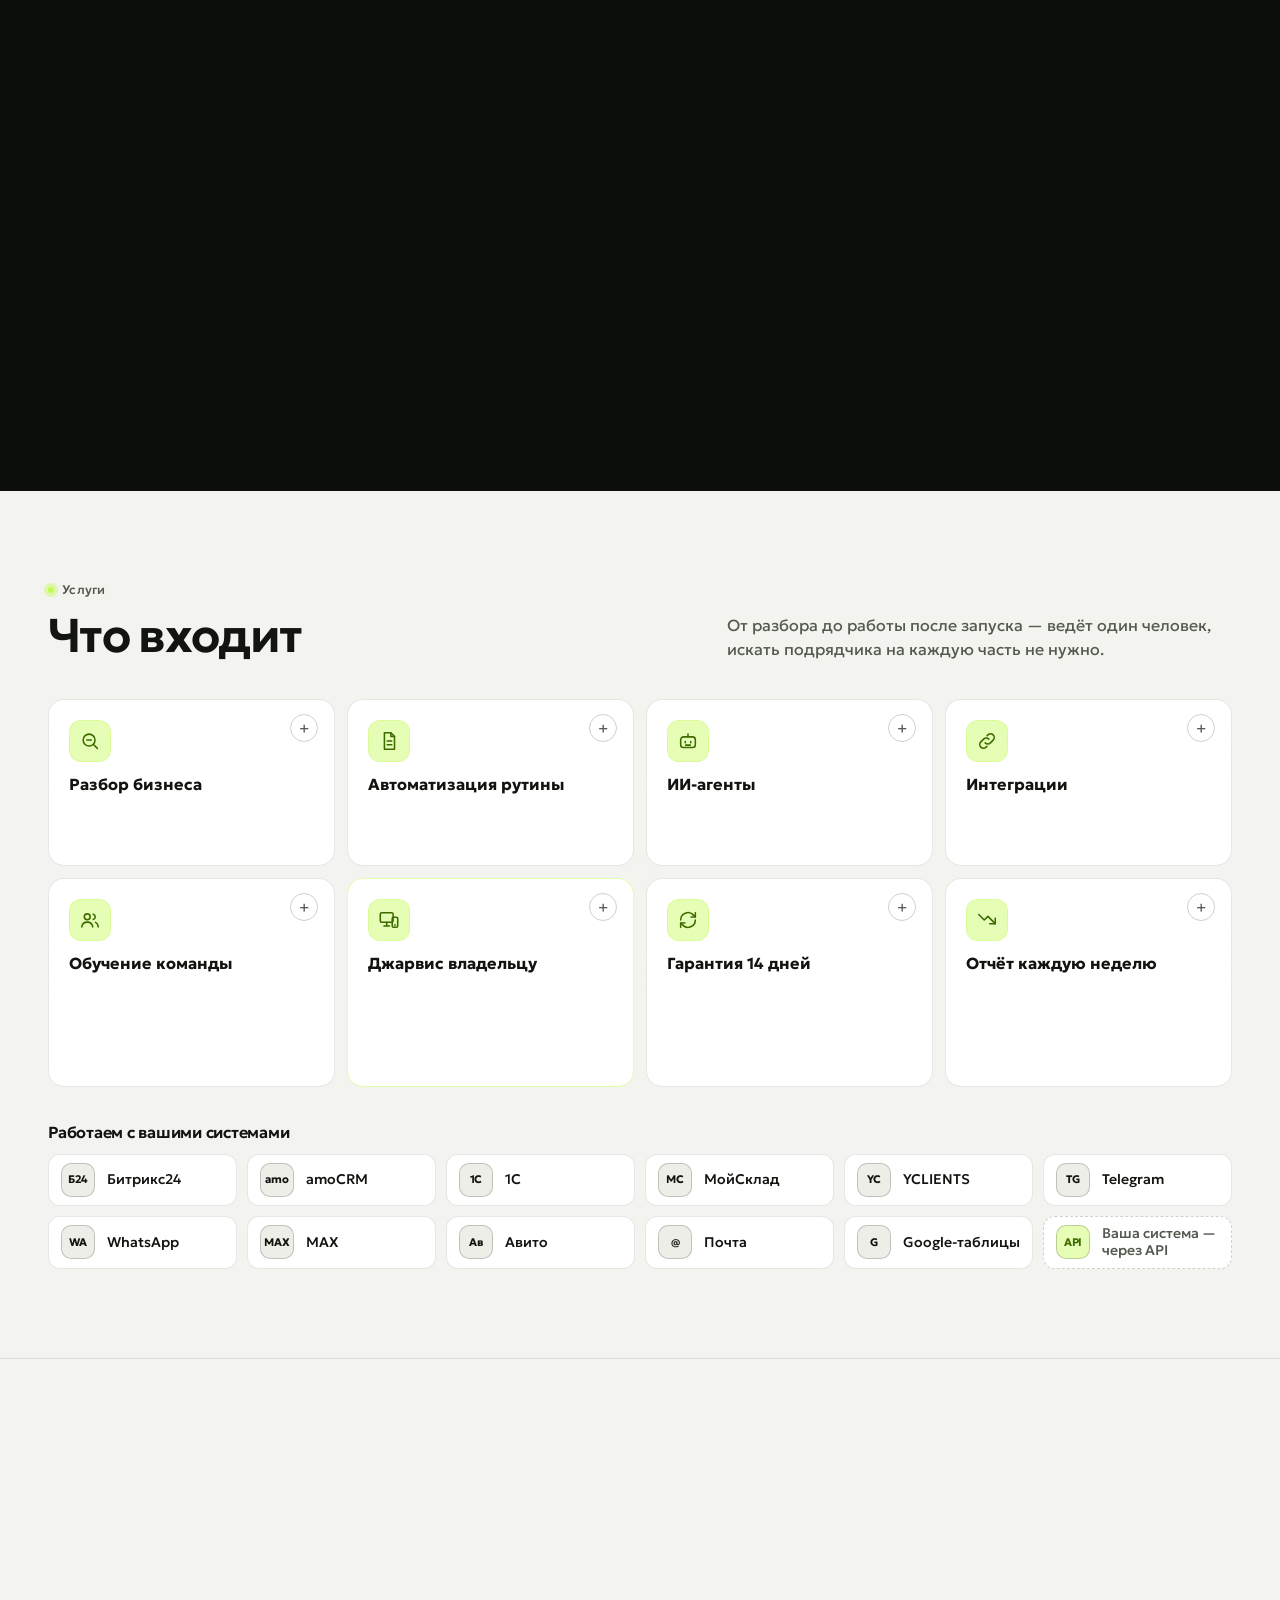
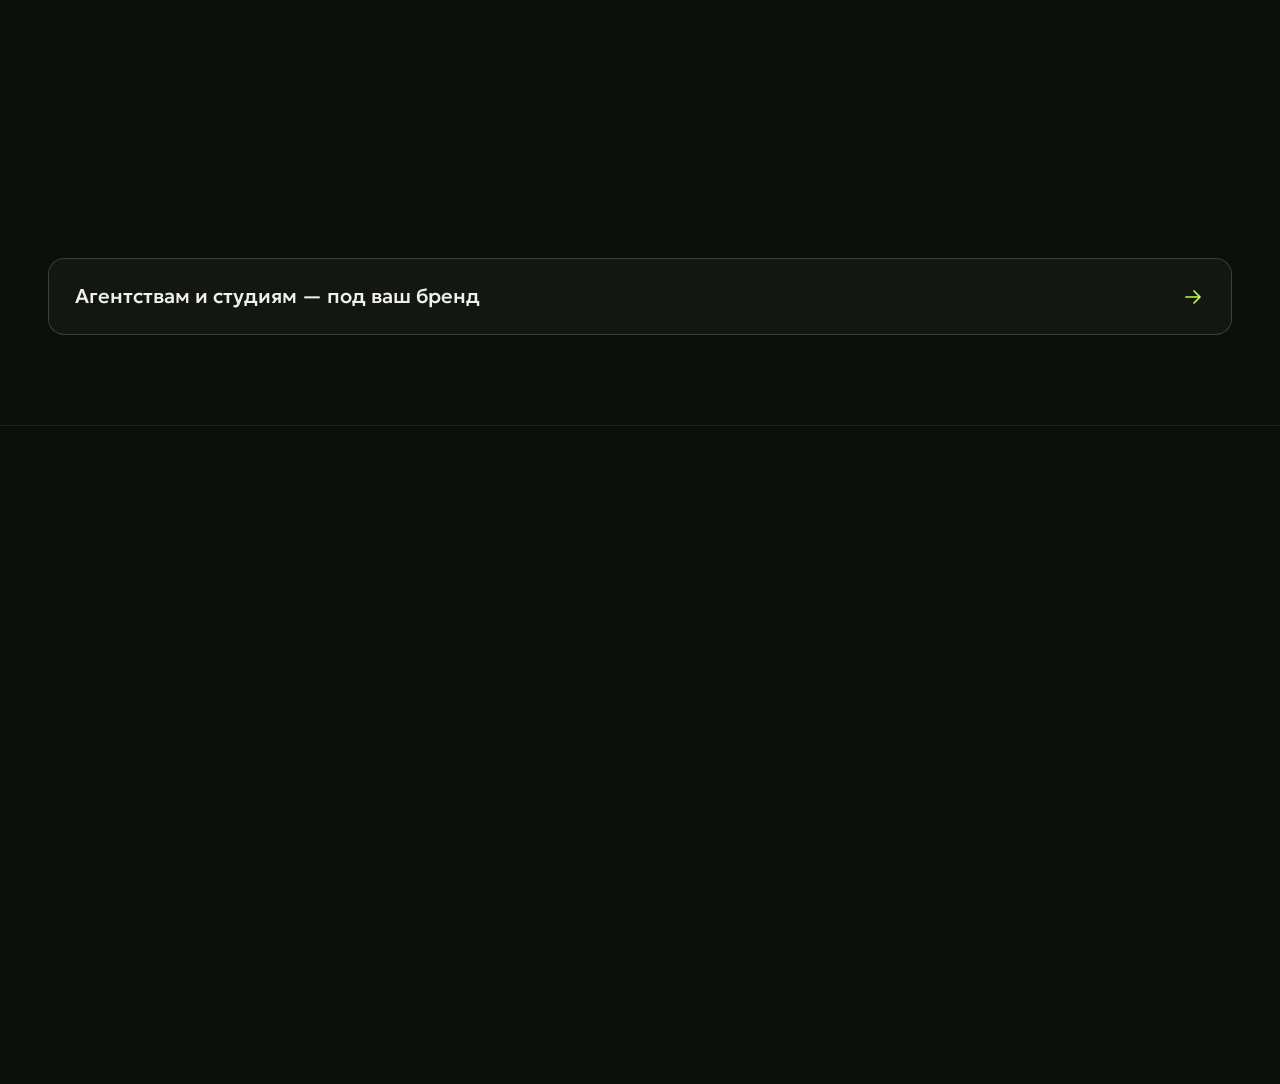
==== commit 50615a15: "адреса на ai-vnedryu.ru (bizauto a506f18) Co-Authored-By: Claude Opus 5.5 <noreply@anthropic.com>" ====
--- a/index.html
+++ b/index.html
@@ -8,11 +8,11 @@
 <meta name="description" content="Снимаю с сотрудников ручную работу: заявки, почта, отчёты, сверки. Без человеческой ошибки, а владельцу — свой Джарвис. Разбор бесплатный.">
 <meta property="og:type" content="website">
 <meta property="og:site_name" content="AI Внедрю">
-<meta property="og:url" content="https://xndrexe.github.io/naavtomate/">
+<meta property="og:url" content="https://ai-vnedryu.ru/">
 <meta property="og:locale" content="ru_RU">
 <meta property="og:title" content="AI Внедрю — рутину ваших сотрудников на ИИ-агентов">
 <meta property="og:description" content="Снимаю с сотрудников ручную работу: заявки, почта, отчёты, сверки. Без человеческой ошибки, а владельцу — свой Джарвис. Разбор бесплатный.">
-<meta property="og:image" content="https://xndrexe.github.io/naavtomate/og.png">
+<meta property="og:image" content="https://ai-vnedryu.ru/og.png">
 <meta property="og:image:width" content="1200">
 <meta property="og:image:height" content="630">
 <meta property="og:image:alt" content="AI Внедрю: рутину ваших сотрудников — на ИИ-агентов">
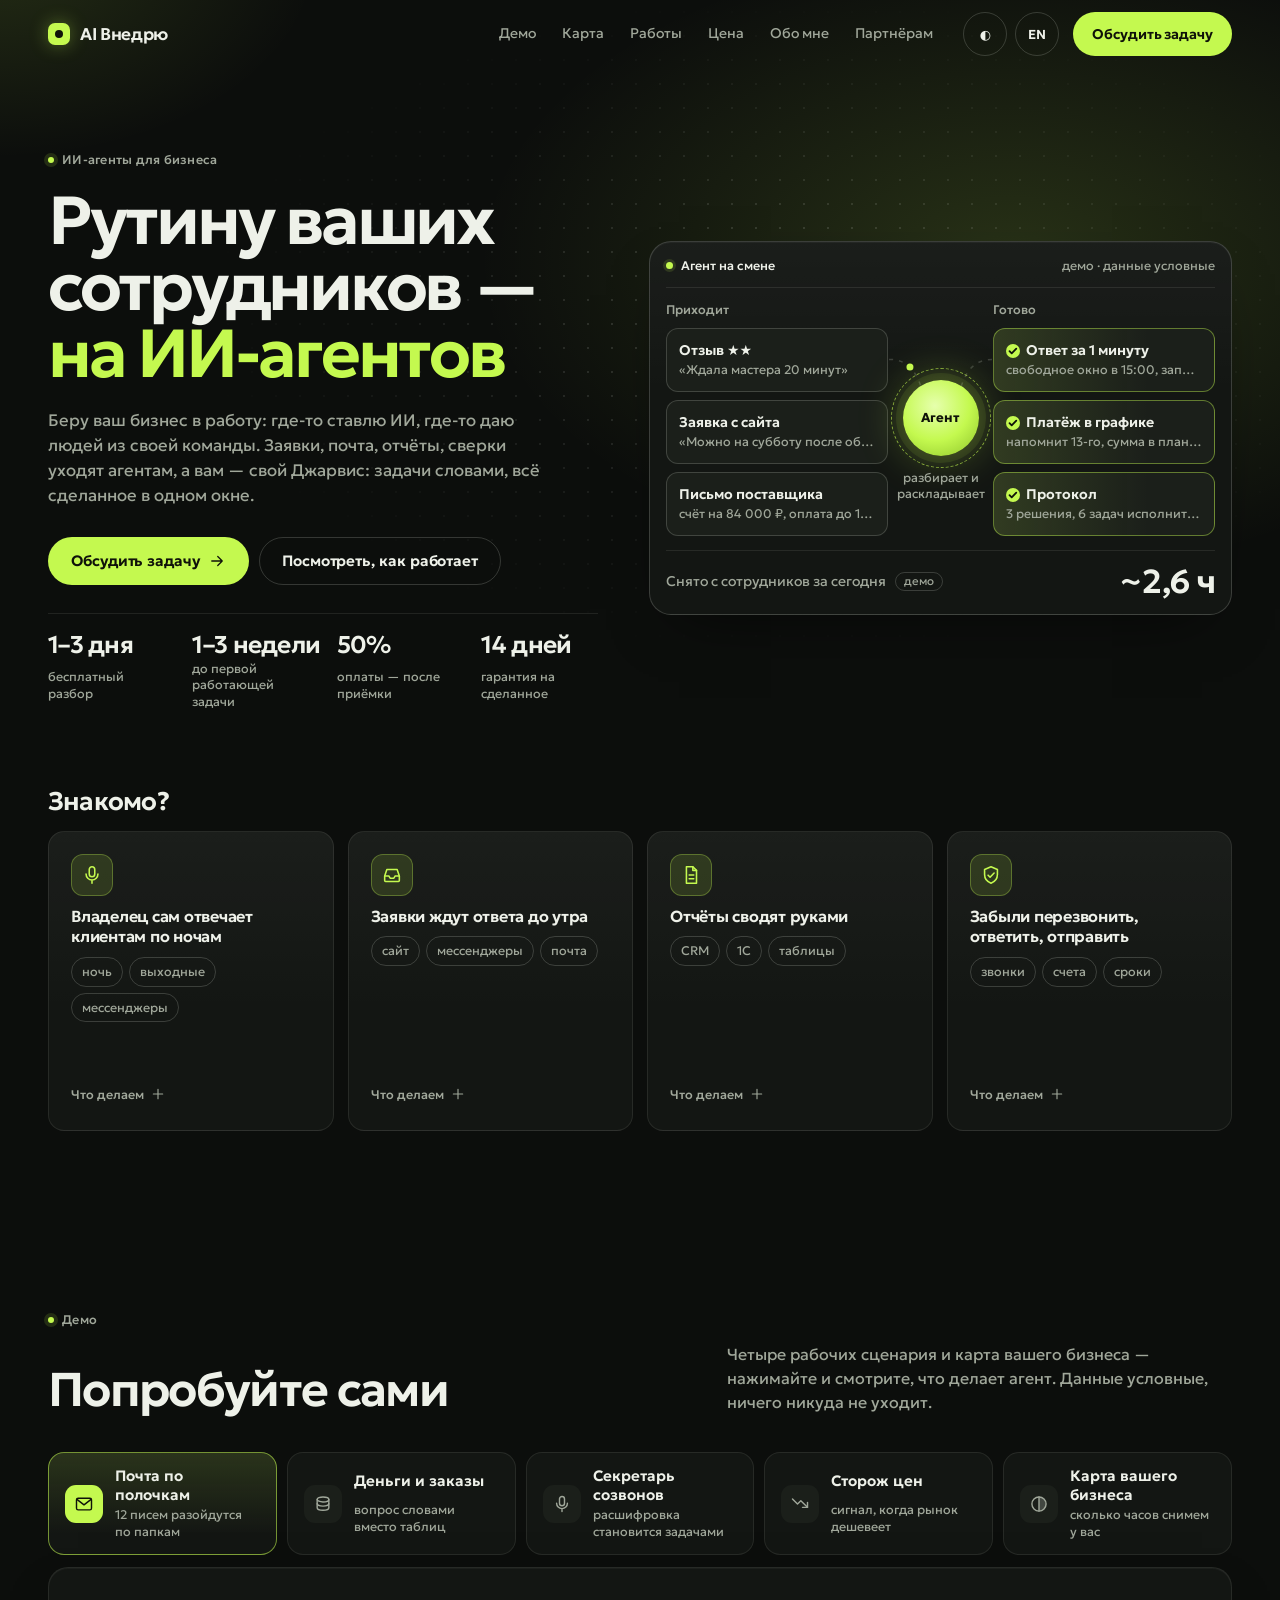
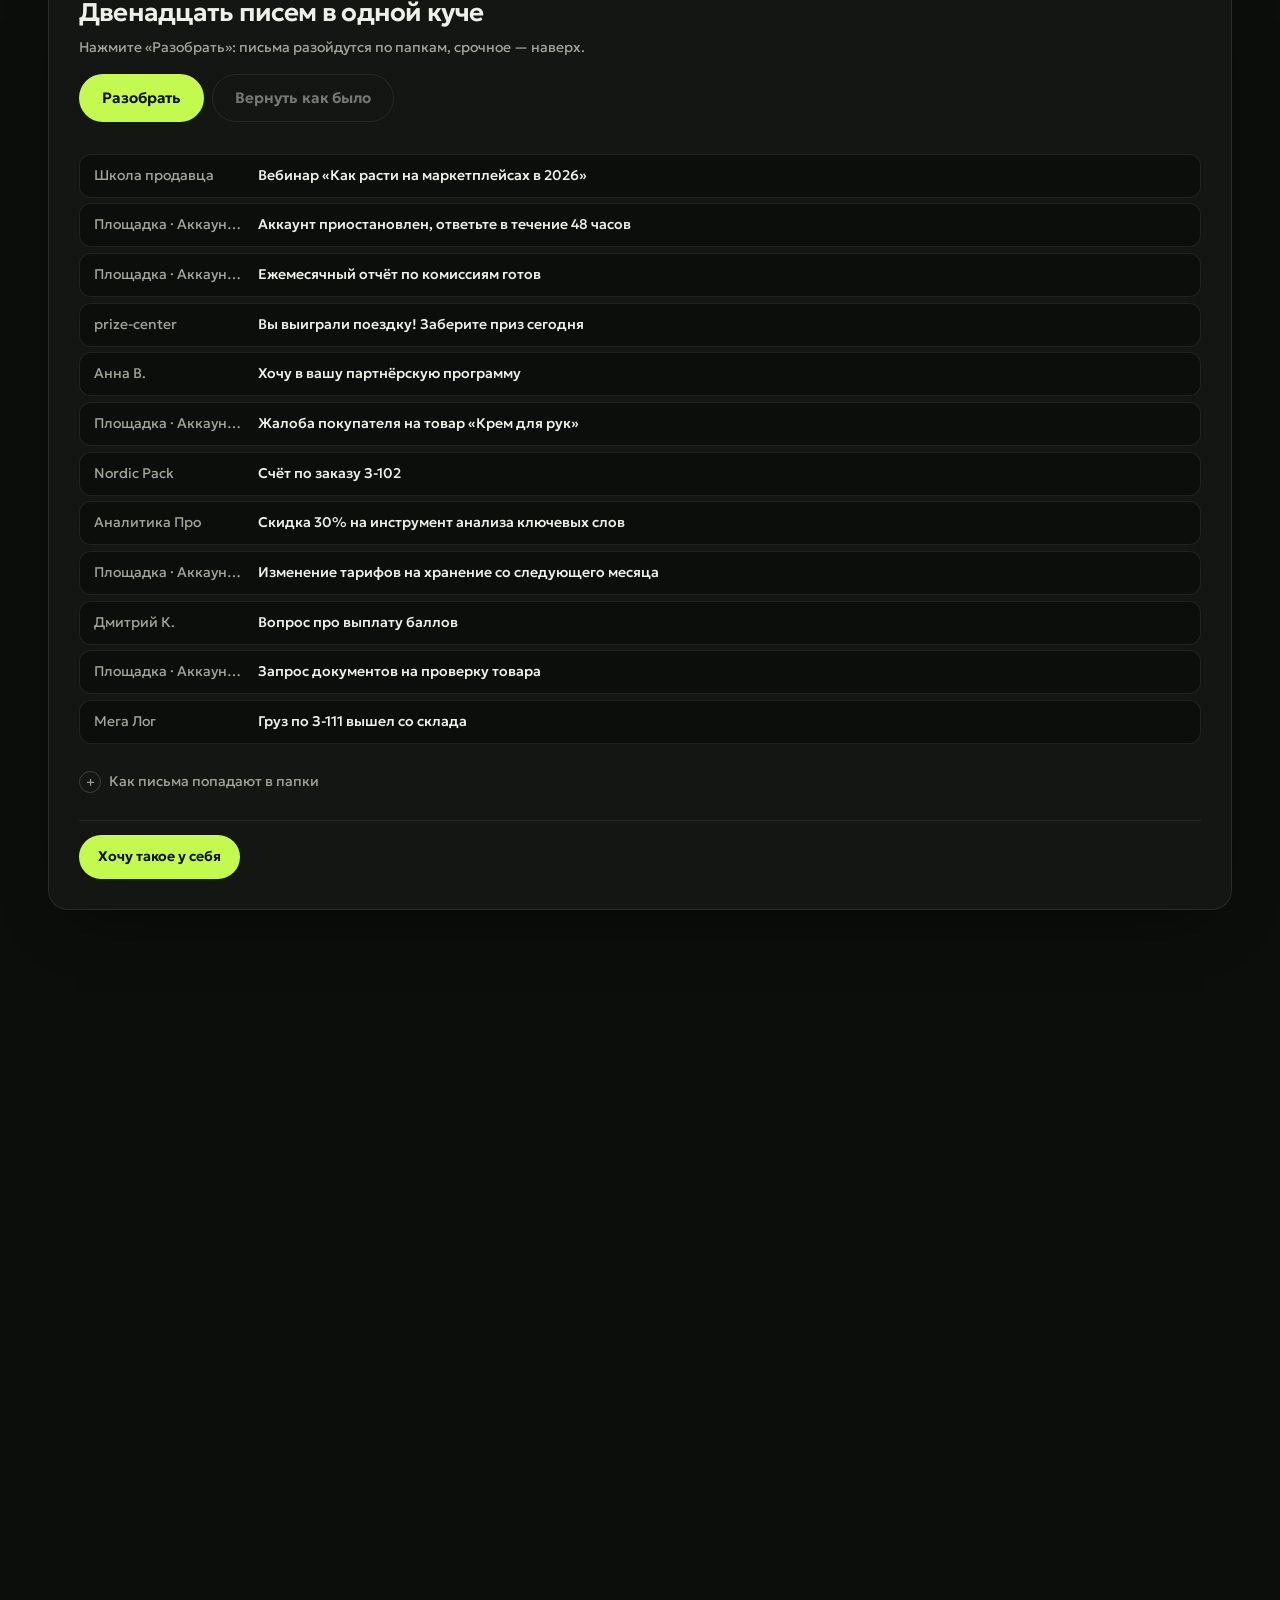
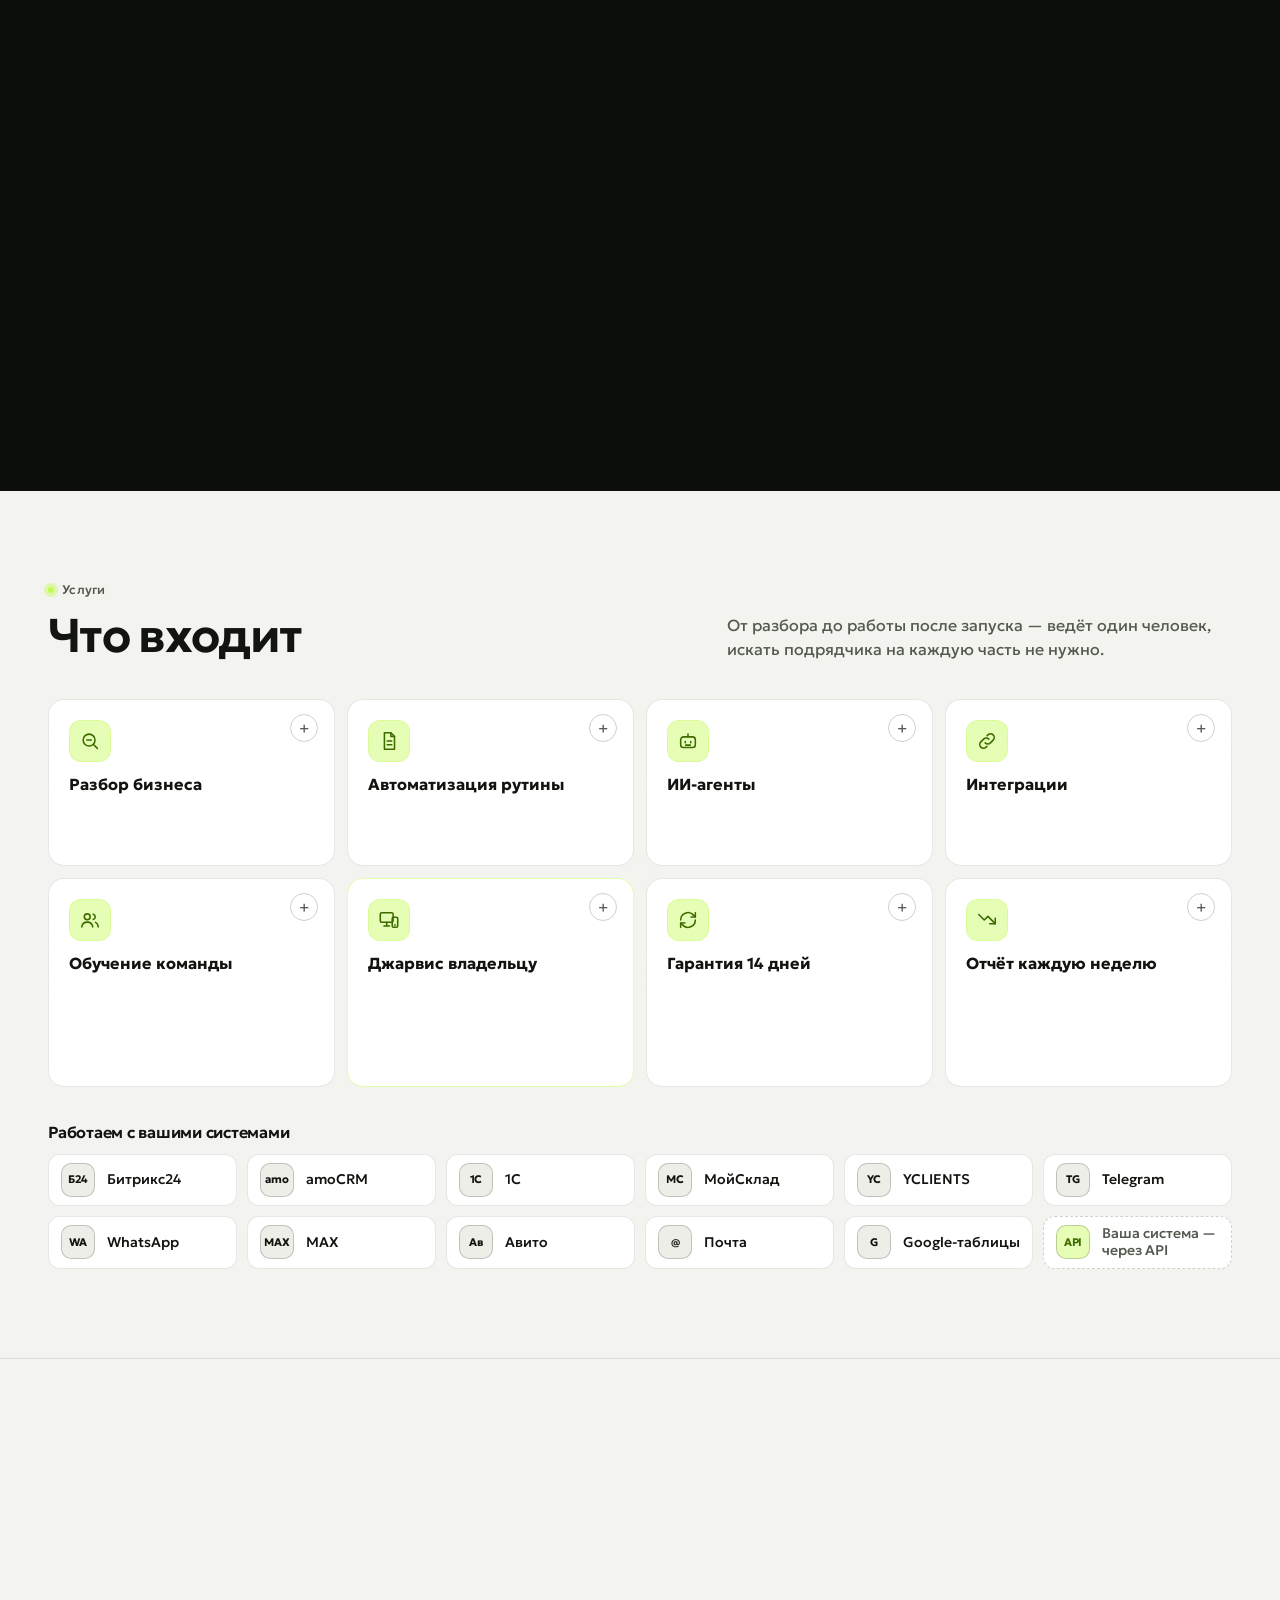
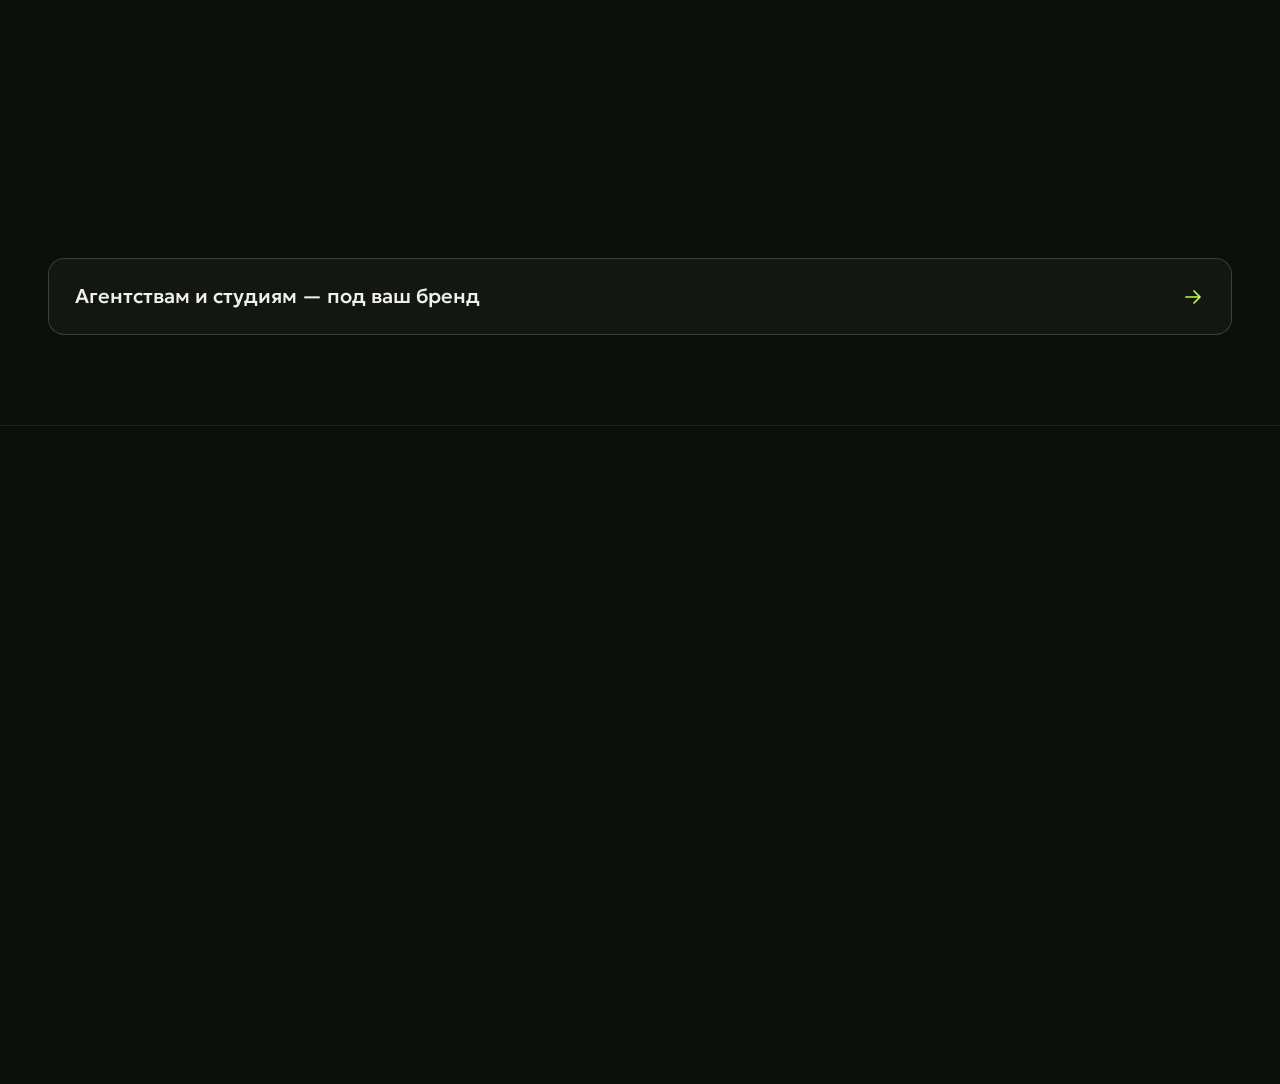
==== commit 3fc10049: "телефон короче: сцена и демо почты (bizauto ae7e5a5)" ====
--- a/index.html
+++ b/index.html
@@ -182,6 +182,9 @@
   .agent::before{inset:-8px}
   .sc-step{position:static;transform:none;width:auto;text-align:left;min-height:0}
   .sc-meter{flex-wrap:wrap}
+  /* телефон: короткая сцена — по одной строке «Приходит» и «Готово», без агента и счётчика (bizauto 26.11) */
+  .sc-list{height:60px}
+  .sc-core,.sc-meter{display:none}
 }
 
 /* ---------- Три карточки «что вы получаете» ---------- */
@@ -281,6 +284,8 @@
 .mh{font-size:var(--xs);font-weight:600;margin-top:10px;color:var(--muted)}
 .mh.urgent{color:var(--bad)}
 @media (max-width:560px){.mail .row{grid-template-columns:1fr}.mail .tag{grid-column:1}}
+.mails-more{display:none;margin-top:6px}
+@media (max-width:620px){.mails:not(.sorted):not(.all) .mail:nth-child(n+6){display:none}.mails:not(.sorted):not(.all)+.mails-more{display:inline-flex}}
 .call{display:grid;grid-template-columns:1fr 1fr;gap:12px}
 .pane{border:1px solid var(--line);border-radius:var(--r2);background:var(--bg);padding:16px;display:grid;gap:8px;align-content:start;font-size:14px;line-height:1.5}
 .pane h4{font-size:var(--xs);color:var(--muted);font-weight:500}
@@ -865,6 +870,7 @@
           </div>
           <div class="bar" id="mailChips" aria-label="Папки"></div>
           <div class="mails" id="mails"></div>
+          <button class="btn small mails-more" id="mailMore" type="button" data-en="7 more emails">Ещё 7 писем</button>
           <details class="more"><summary>Как письма попадают в папки</summary><p>После разбора у каждого письма видно, по какому признаку оно попало в папку. Правила настраиваются под ваш бизнес.</p></details>
           <p class="democta"><a class="btn primary small" href="https://t.me/naavtomate_ai_bot?start=demo_mail" rel="noopener">Хочу такое у себя</a></p>
         </div>
@@ -1431,6 +1437,7 @@
       }));
     });
   }
+  $('#mailMore').addEventListener('click', () => box.classList.add('all'));
   $('#mailGo').addEventListener('click', () => {
     if (sorted || busy) return;
     sorted = true; filter = null; apply(true);
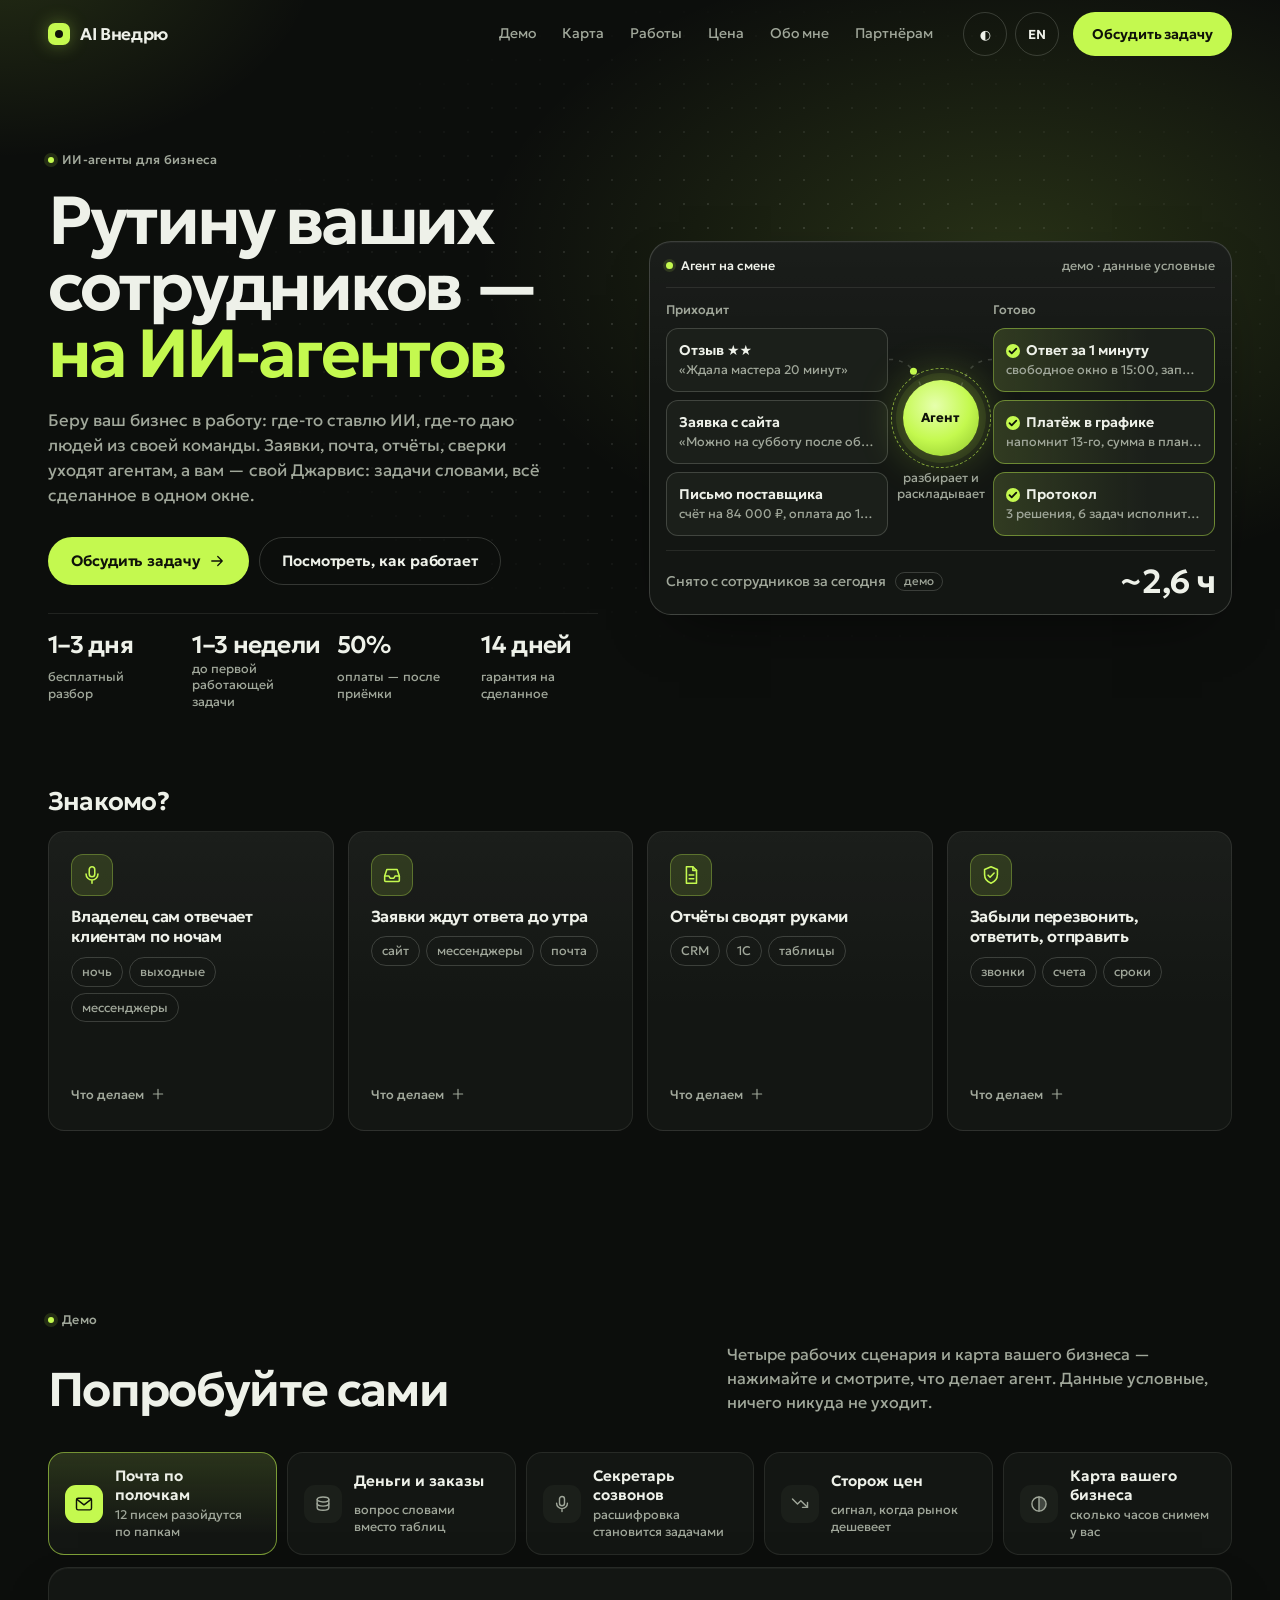
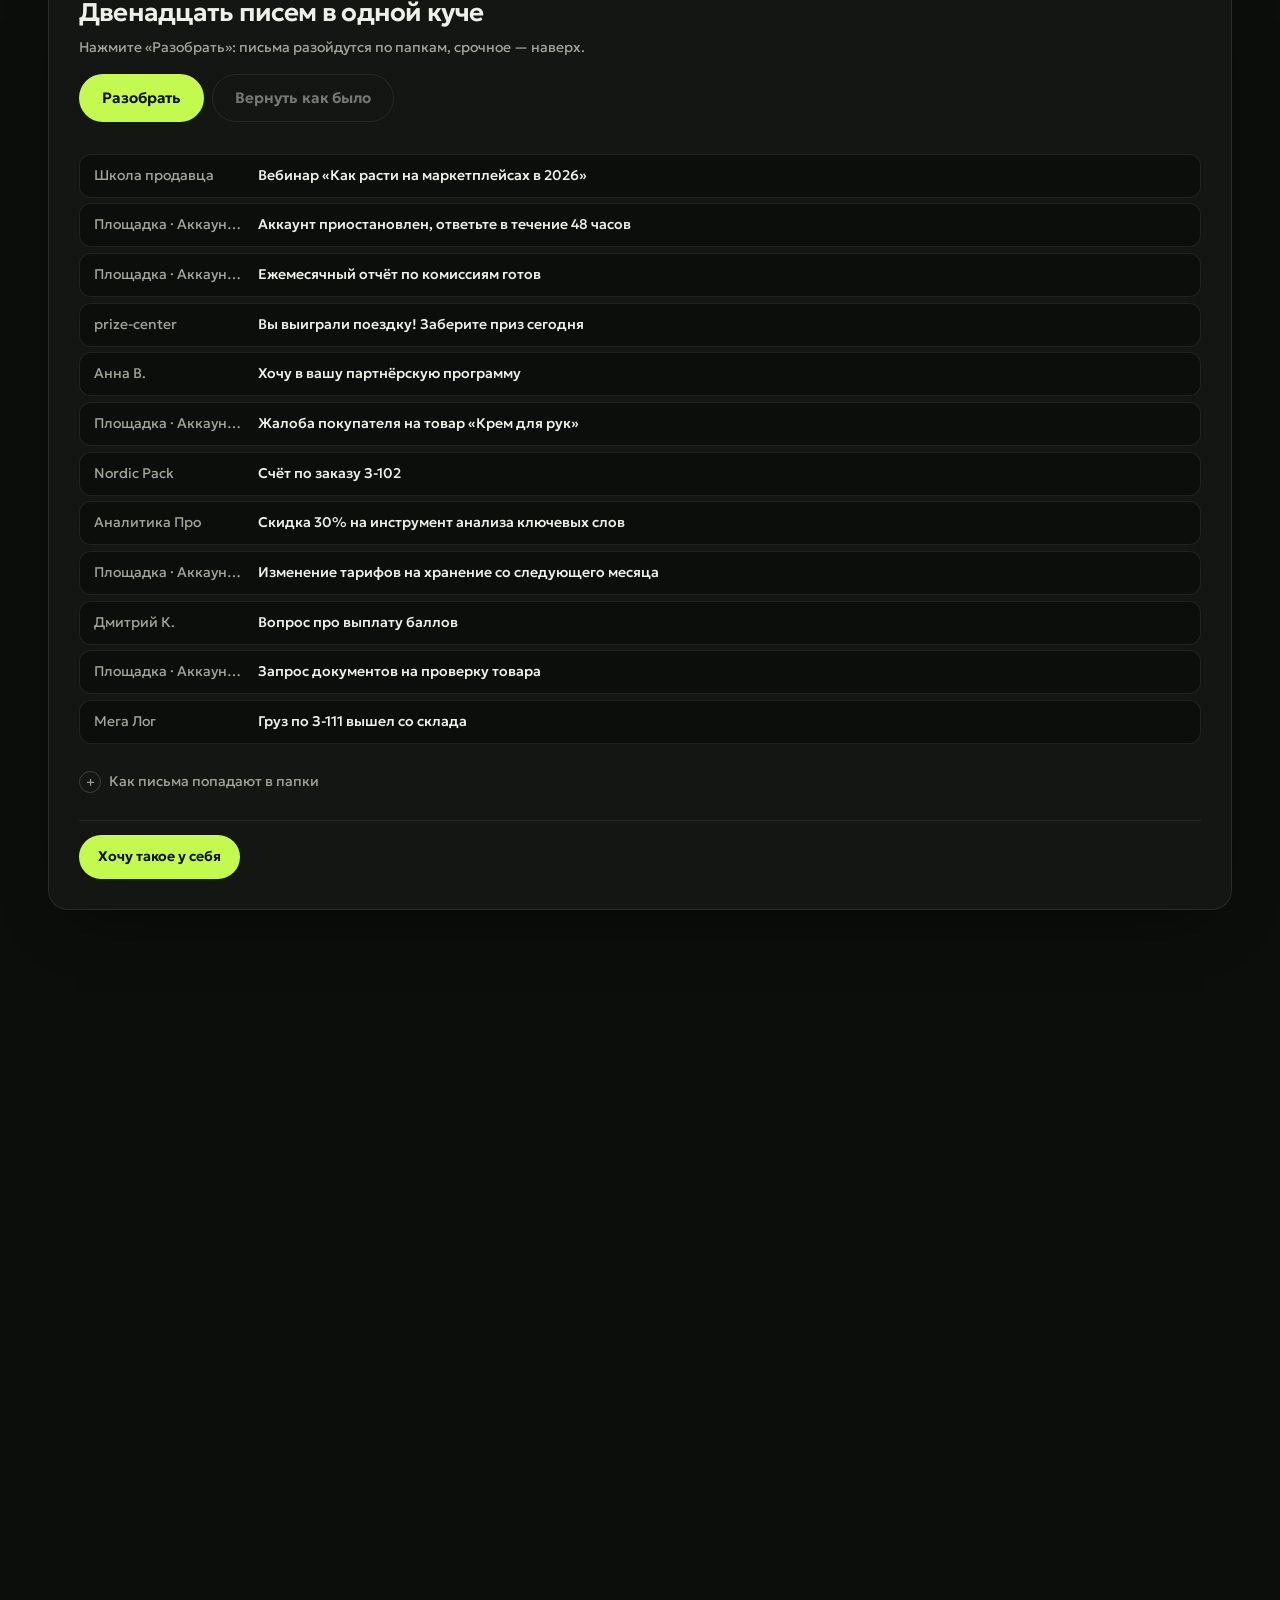
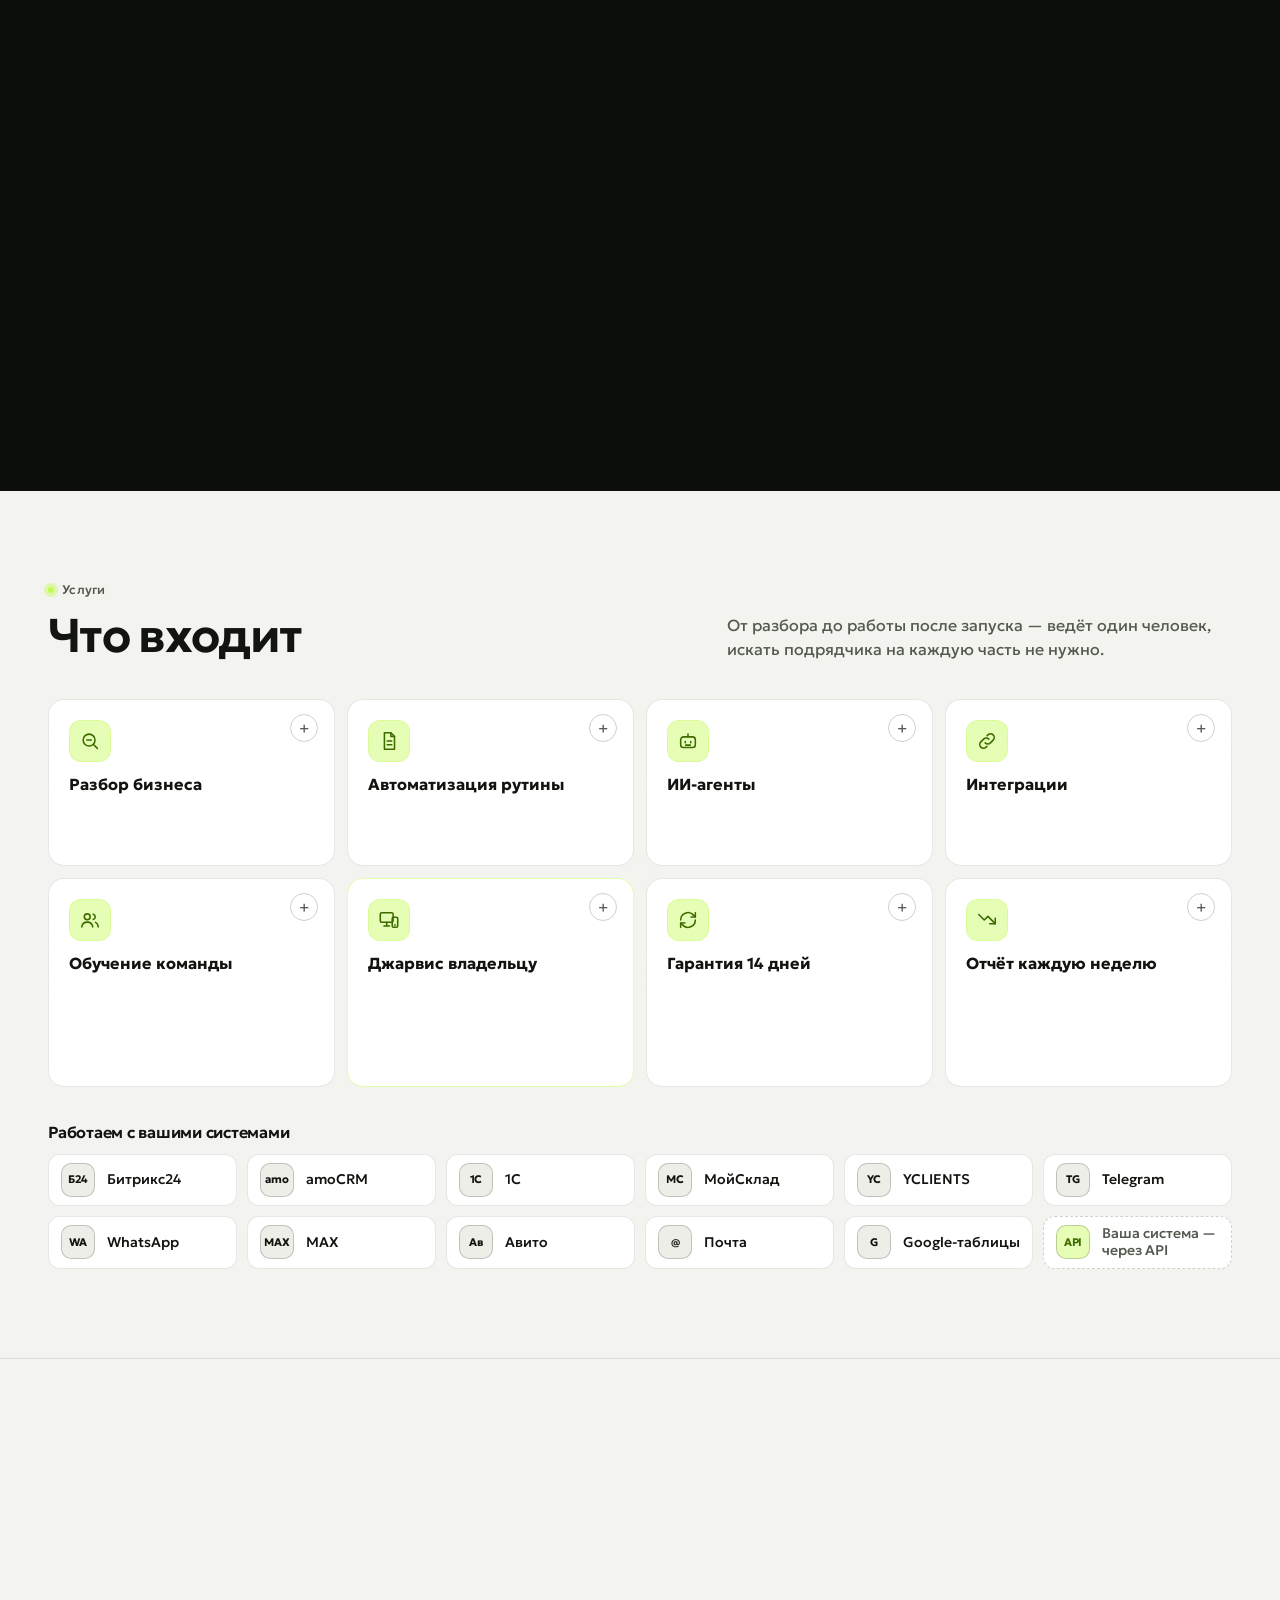
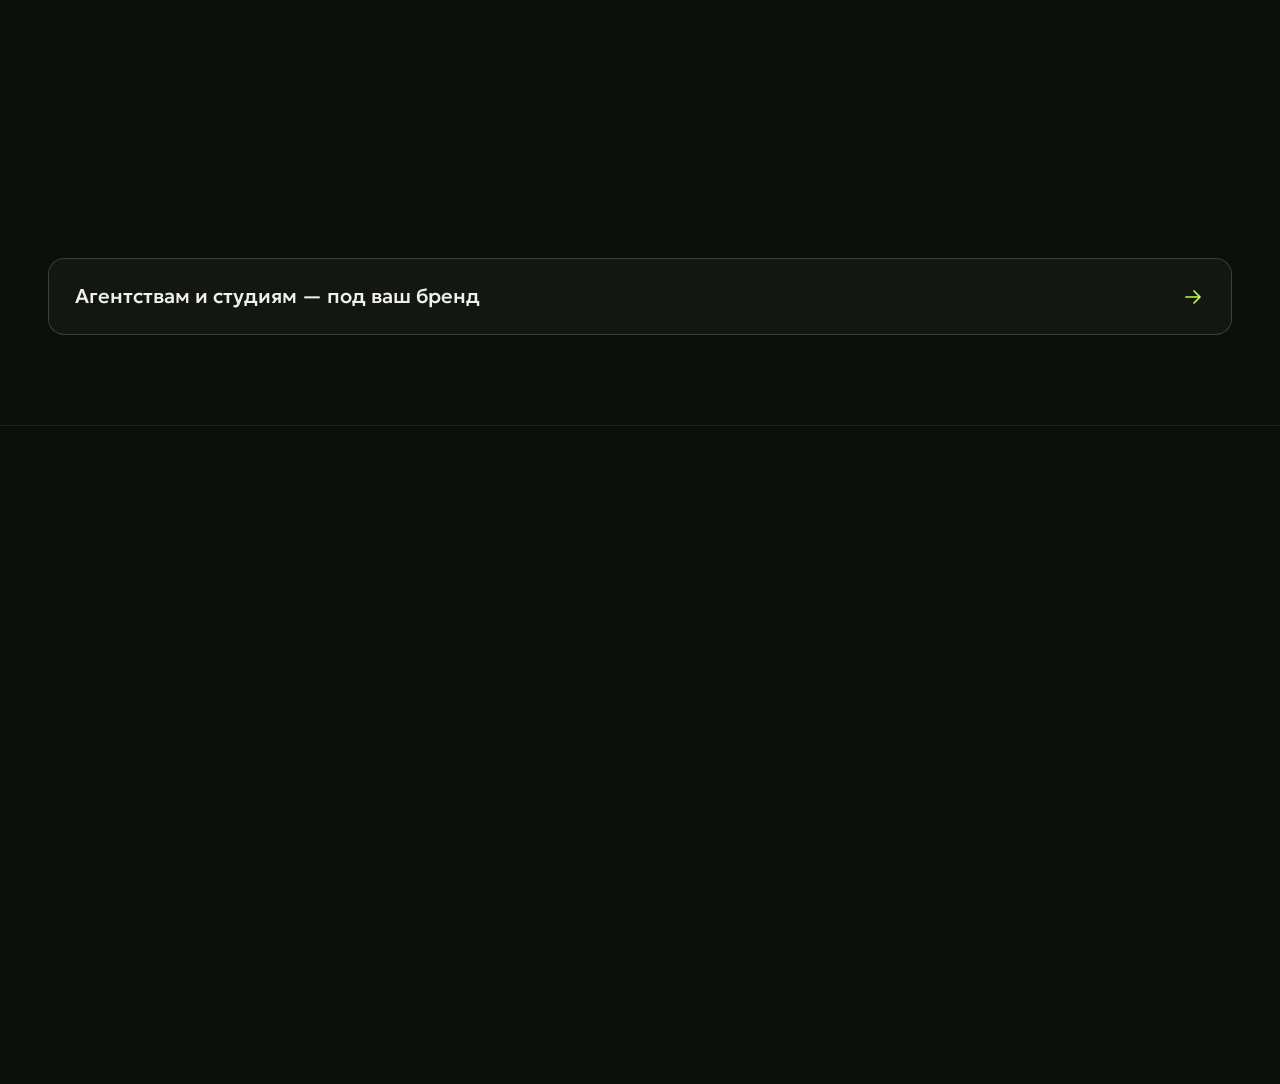
==== commit 23059825: "кейсы 3, 6, 8, 10: перемонтаж 25.11, метка «Ролик» вверху (bizauto 6b7f0f6)" ====
--- a/index.html
+++ b/index.html
@@ -420,7 +420,7 @@
 .w-media{position:relative;aspect-ratio:16/9;overflow:hidden;background:var(--bg3);border-bottom:1px solid var(--line)}
 .w-media img{width:100%;height:100%;object-fit:cover;object-position:top center;transition:transform .6s var(--ease)}
 .w:hover .w-media img{transform:scale(1.035)}
-.w-media .play{position:absolute;left:10px;bottom:10px;display:inline-flex;align-items:center;gap:6px;padding:4px 10px 4px 8px;border-radius:999px;background:rgba(12,14,12,.78);color:#eef1e9;font-size:var(--xs);font-weight:500;backdrop-filter:blur(6px)}
+.w-media .play{position:absolute;left:10px;top:10px;display:inline-flex;align-items:center;gap:6px;padding:4px 10px 4px 8px;border-radius:999px;background:rgba(12,14,12,.78);color:#eef1e9;font-size:var(--xs);font-weight:500;backdrop-filter:blur(6px)}
 .w-media .play::before{content:'';border-left:8px solid var(--volt);border-top:5px solid transparent;border-bottom:5px solid transparent}
 .w-meta{display:grid;gap:3px;align-content:start;padding:12px 14px 14px}
 .w-cat{font-size:11.5px;color:var(--muted);letter-spacing:.02em}
